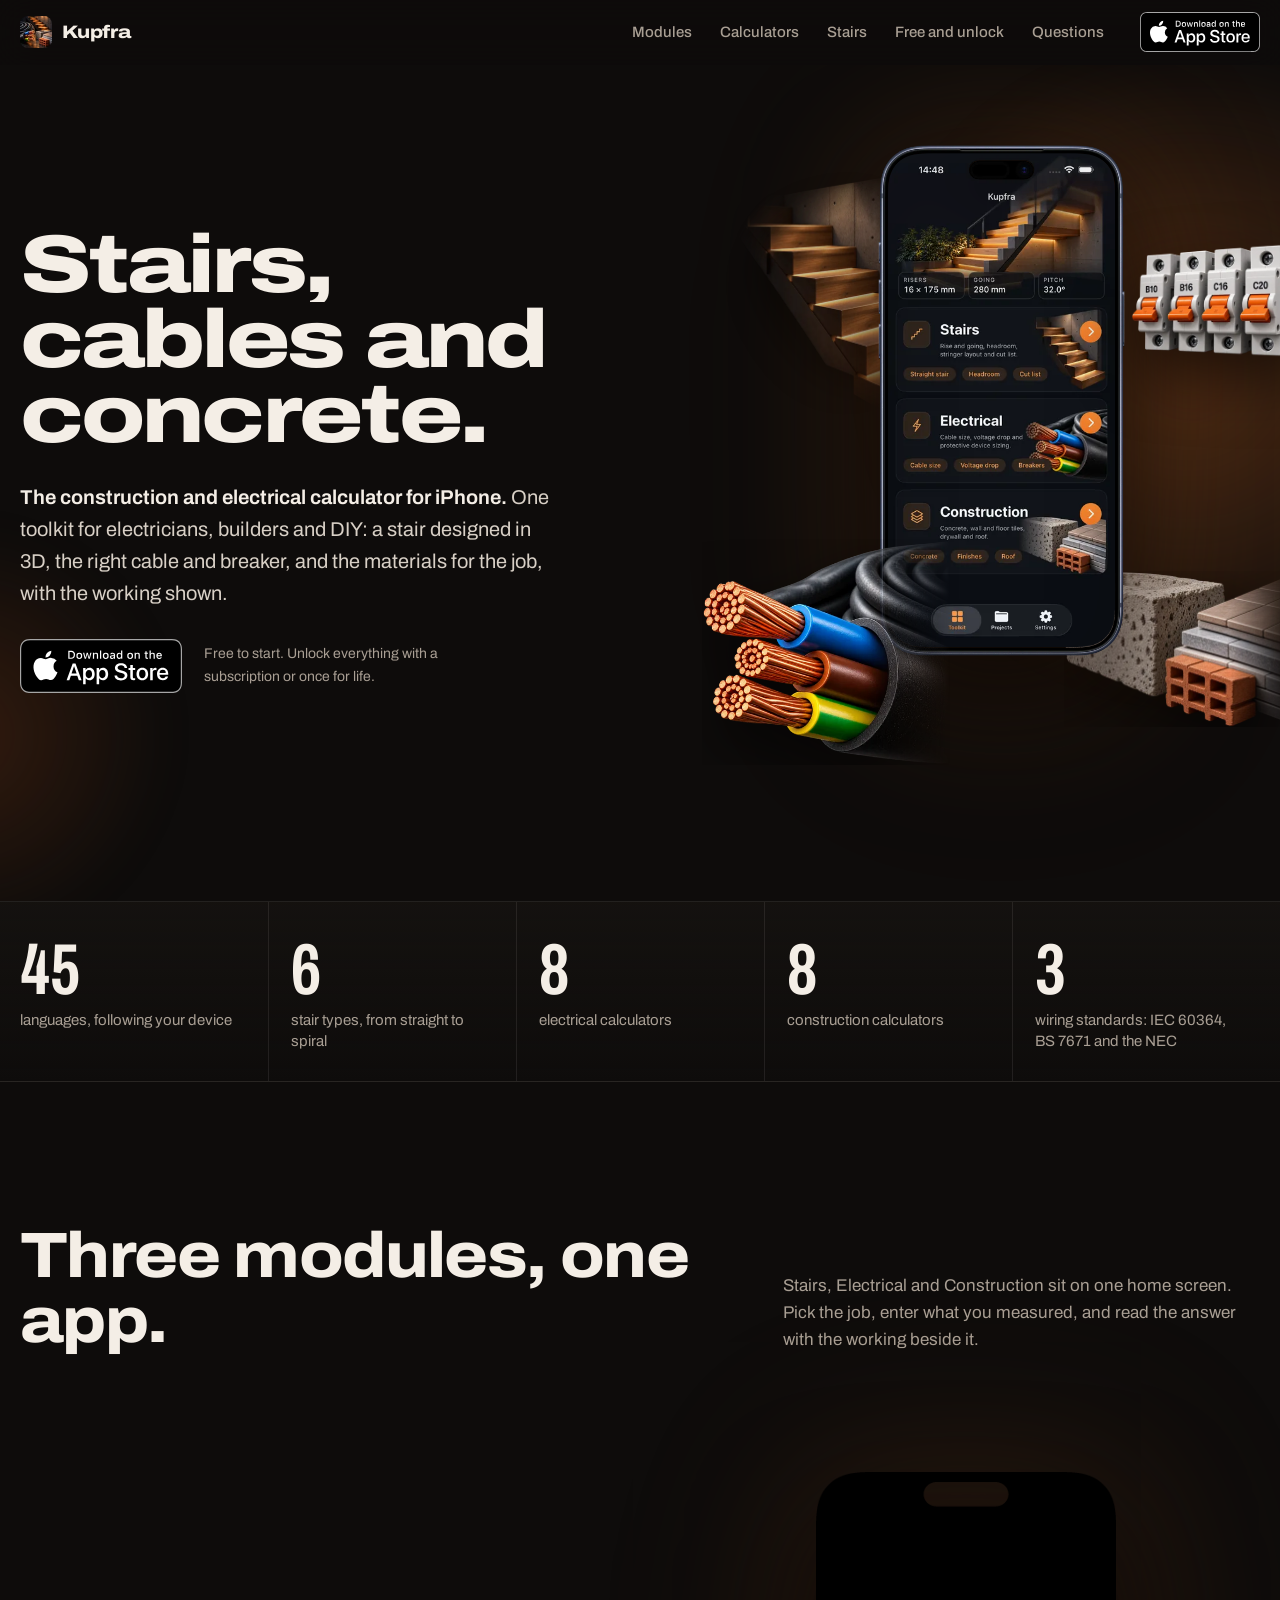
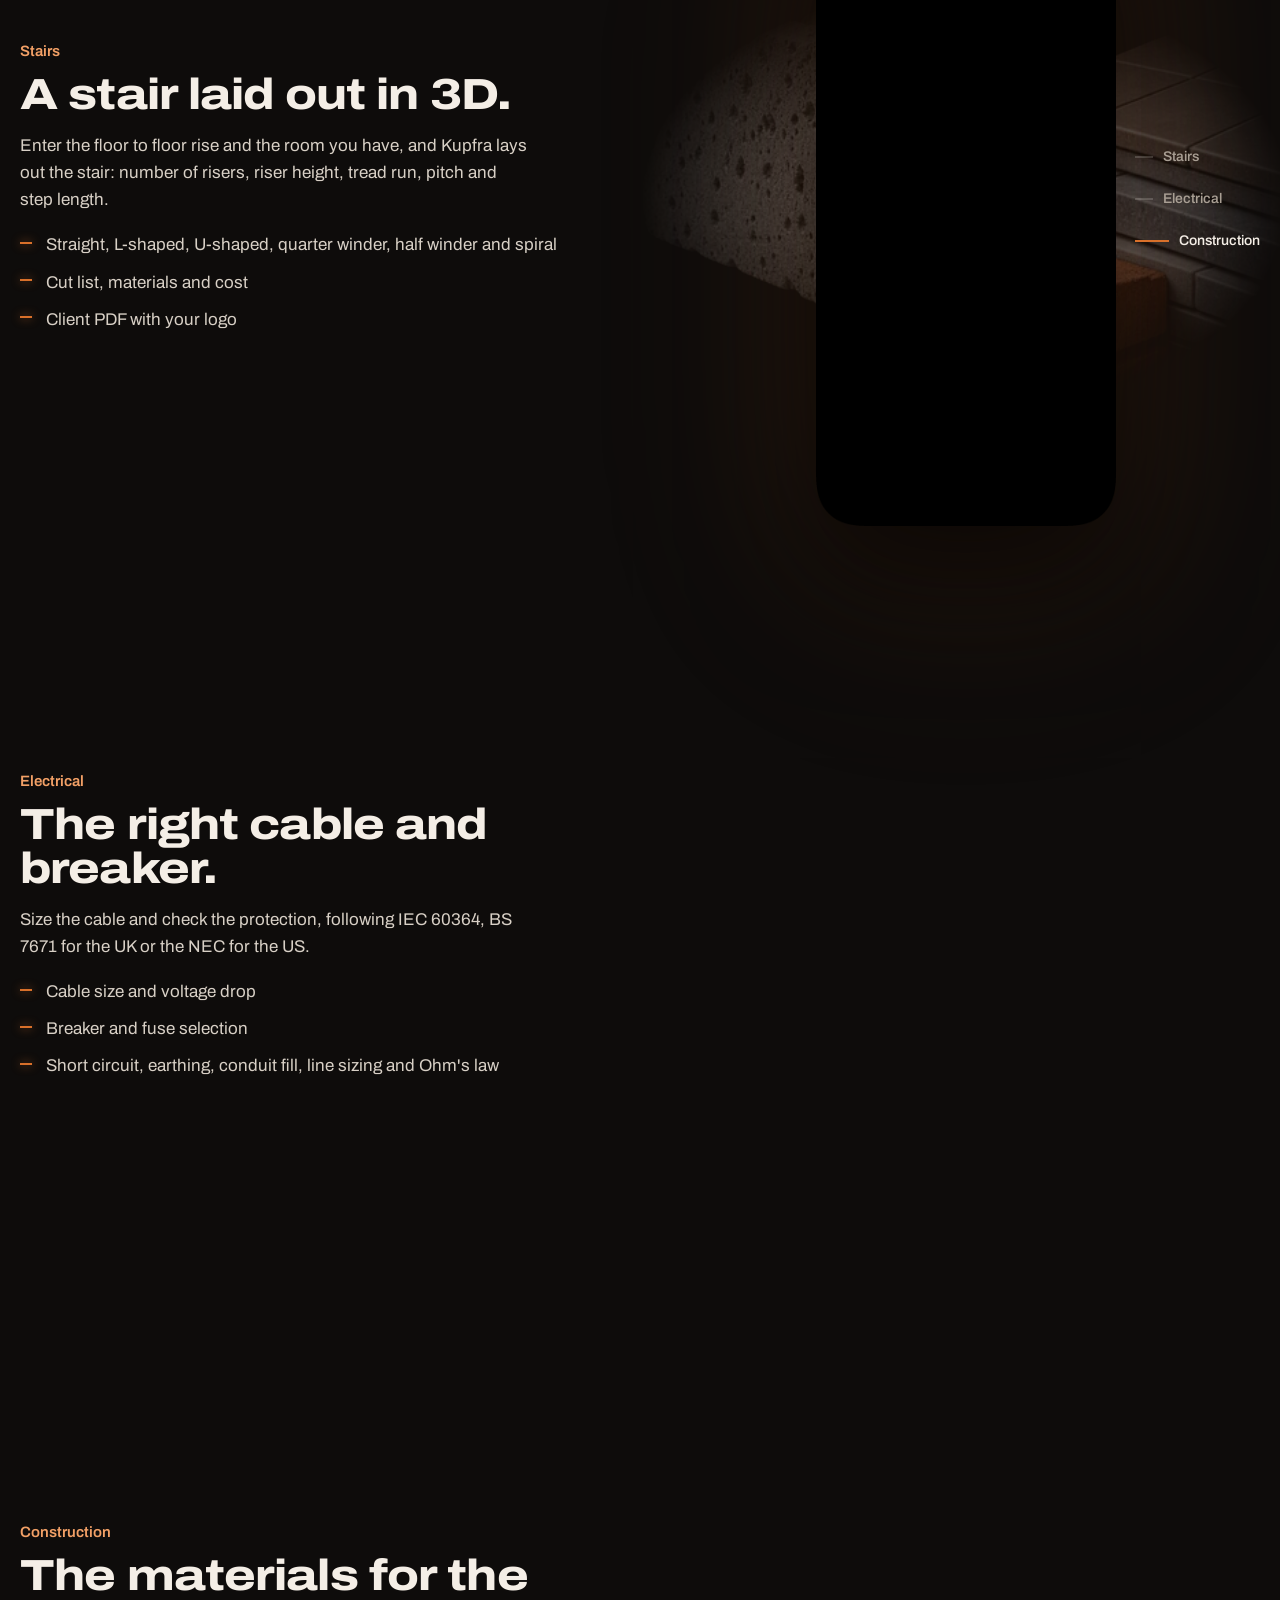
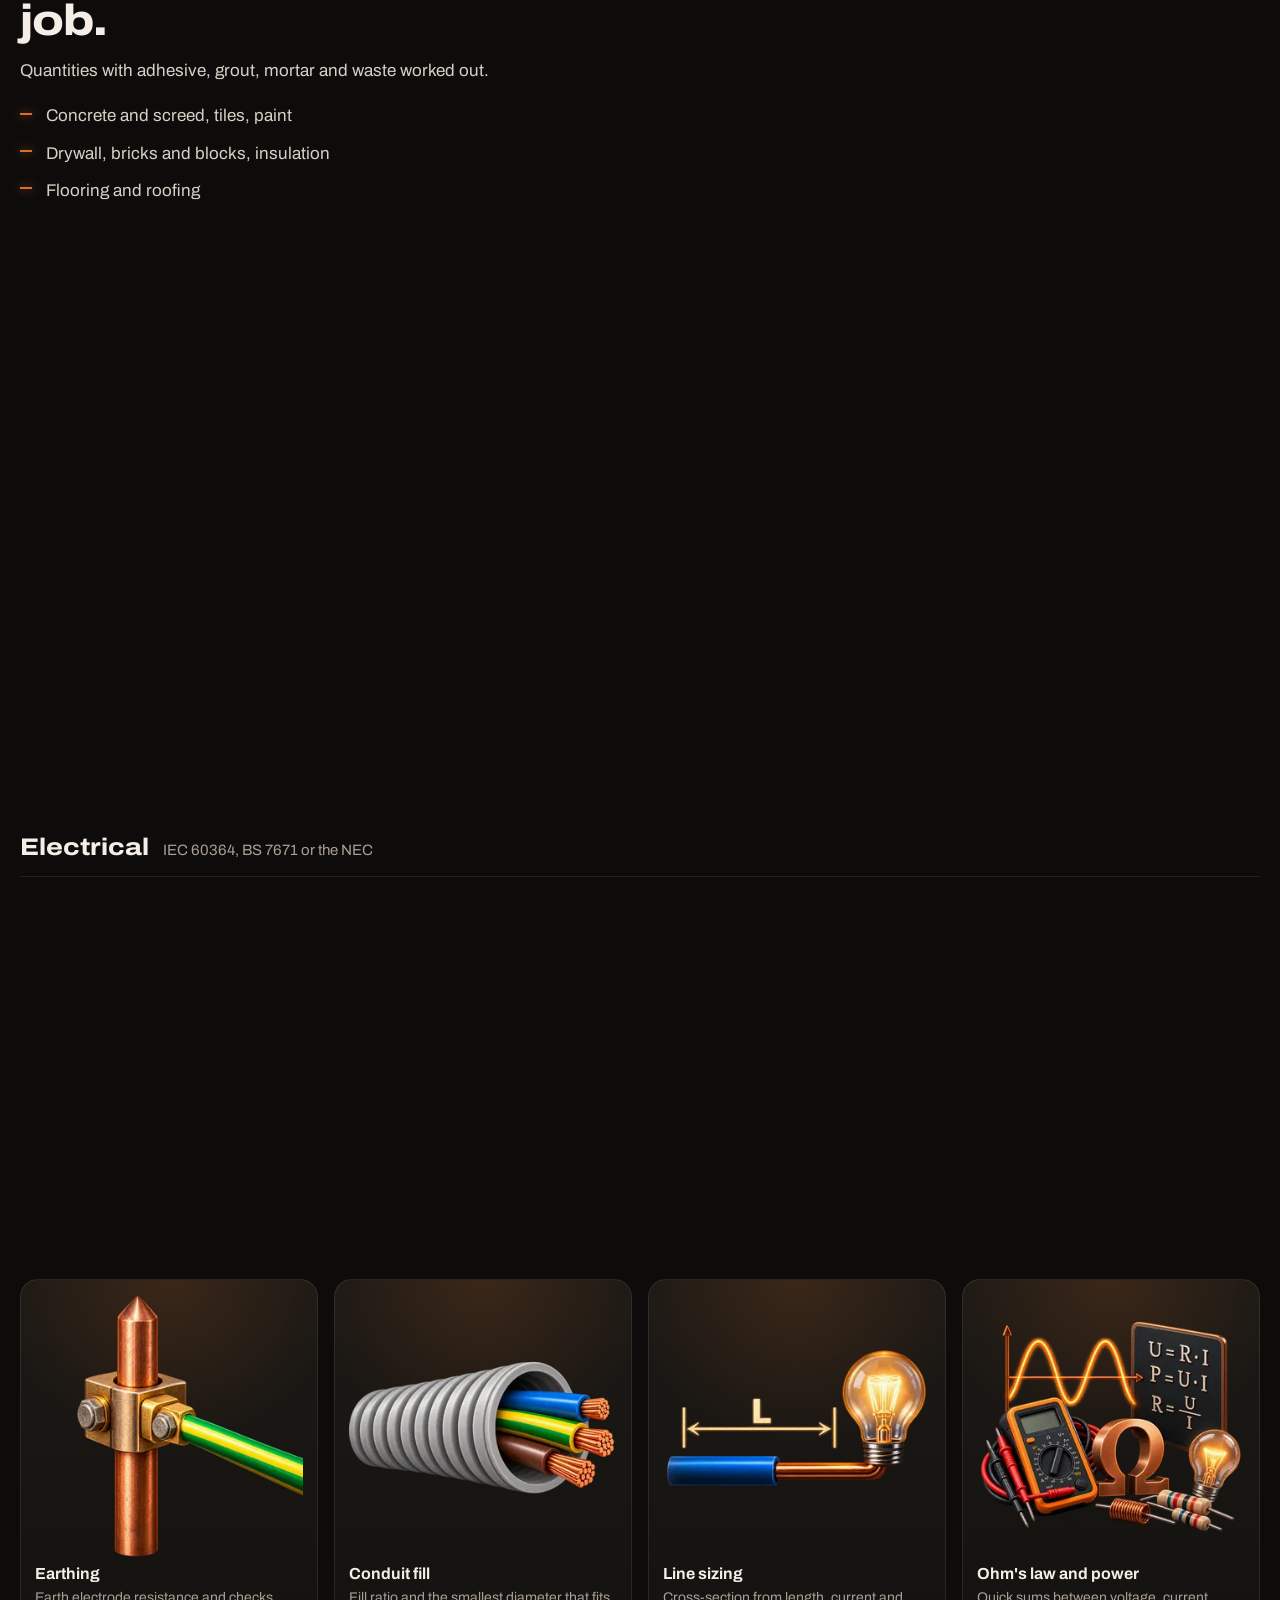
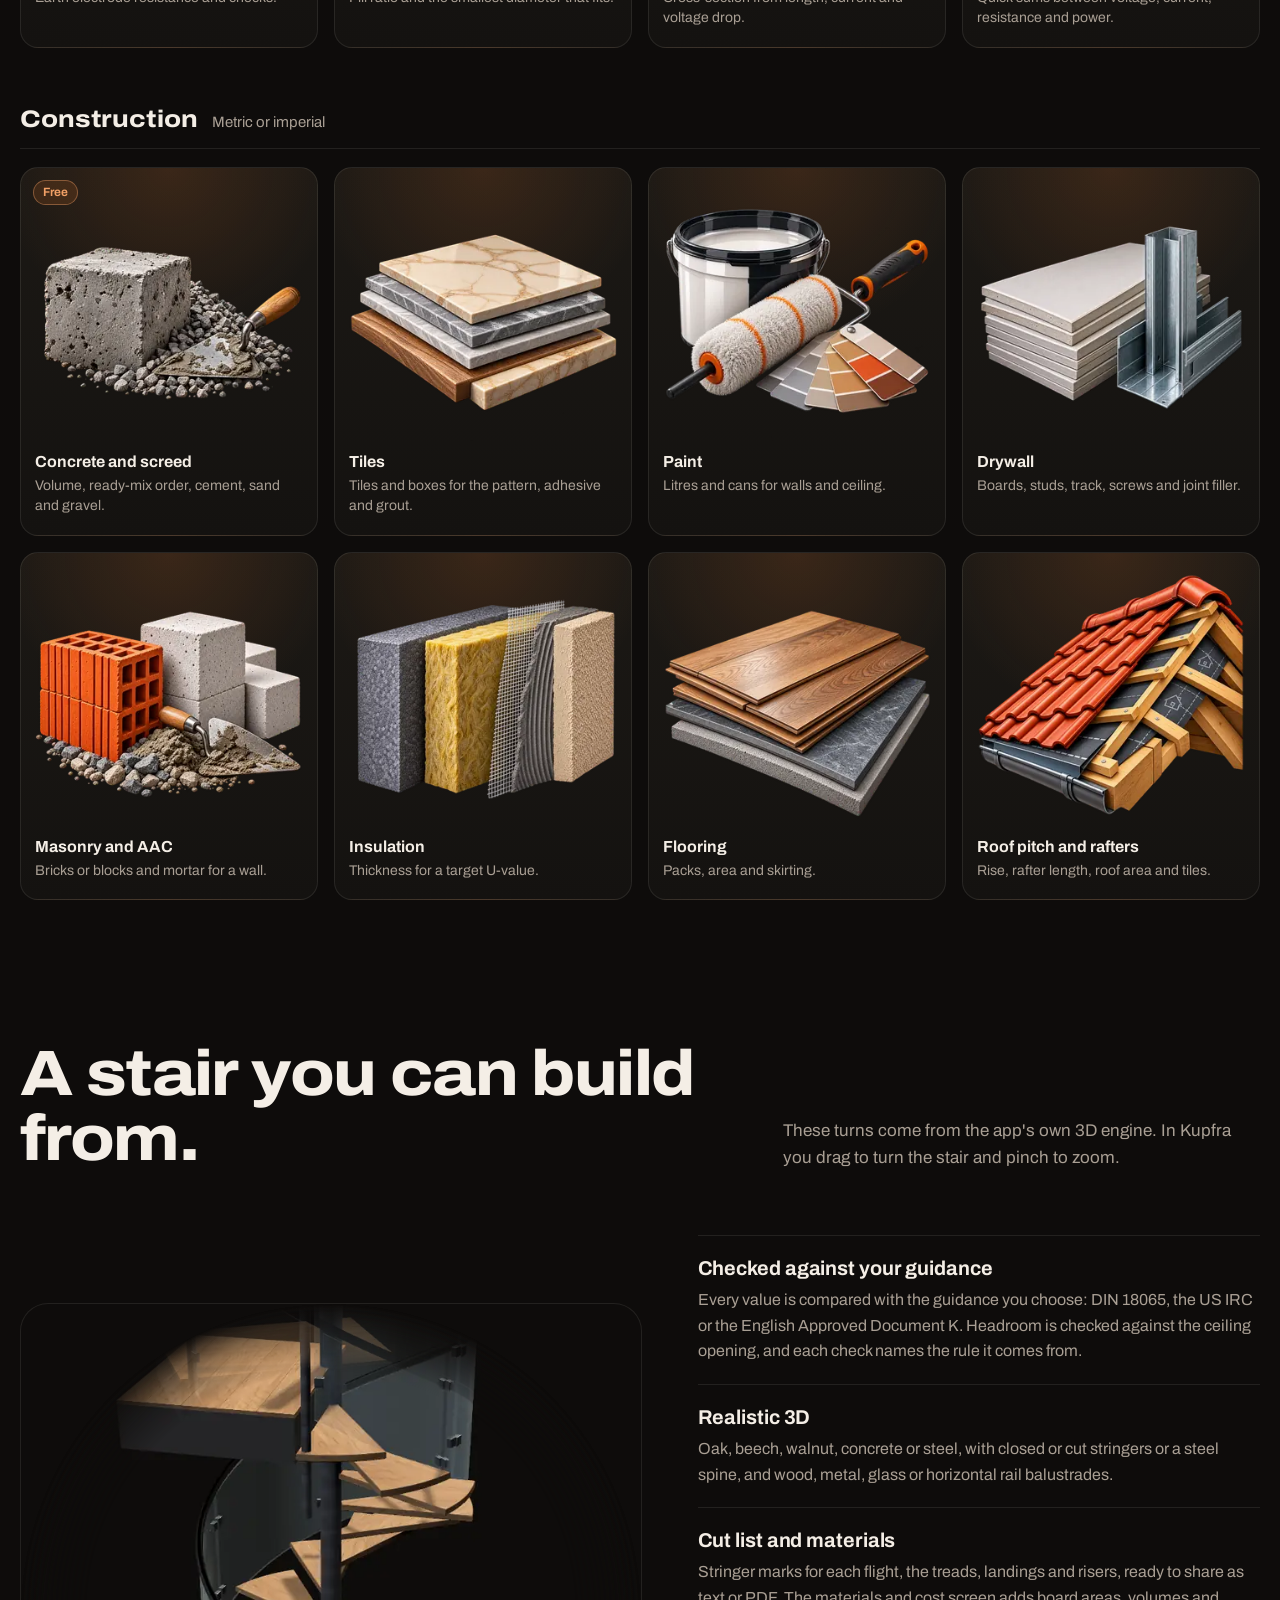
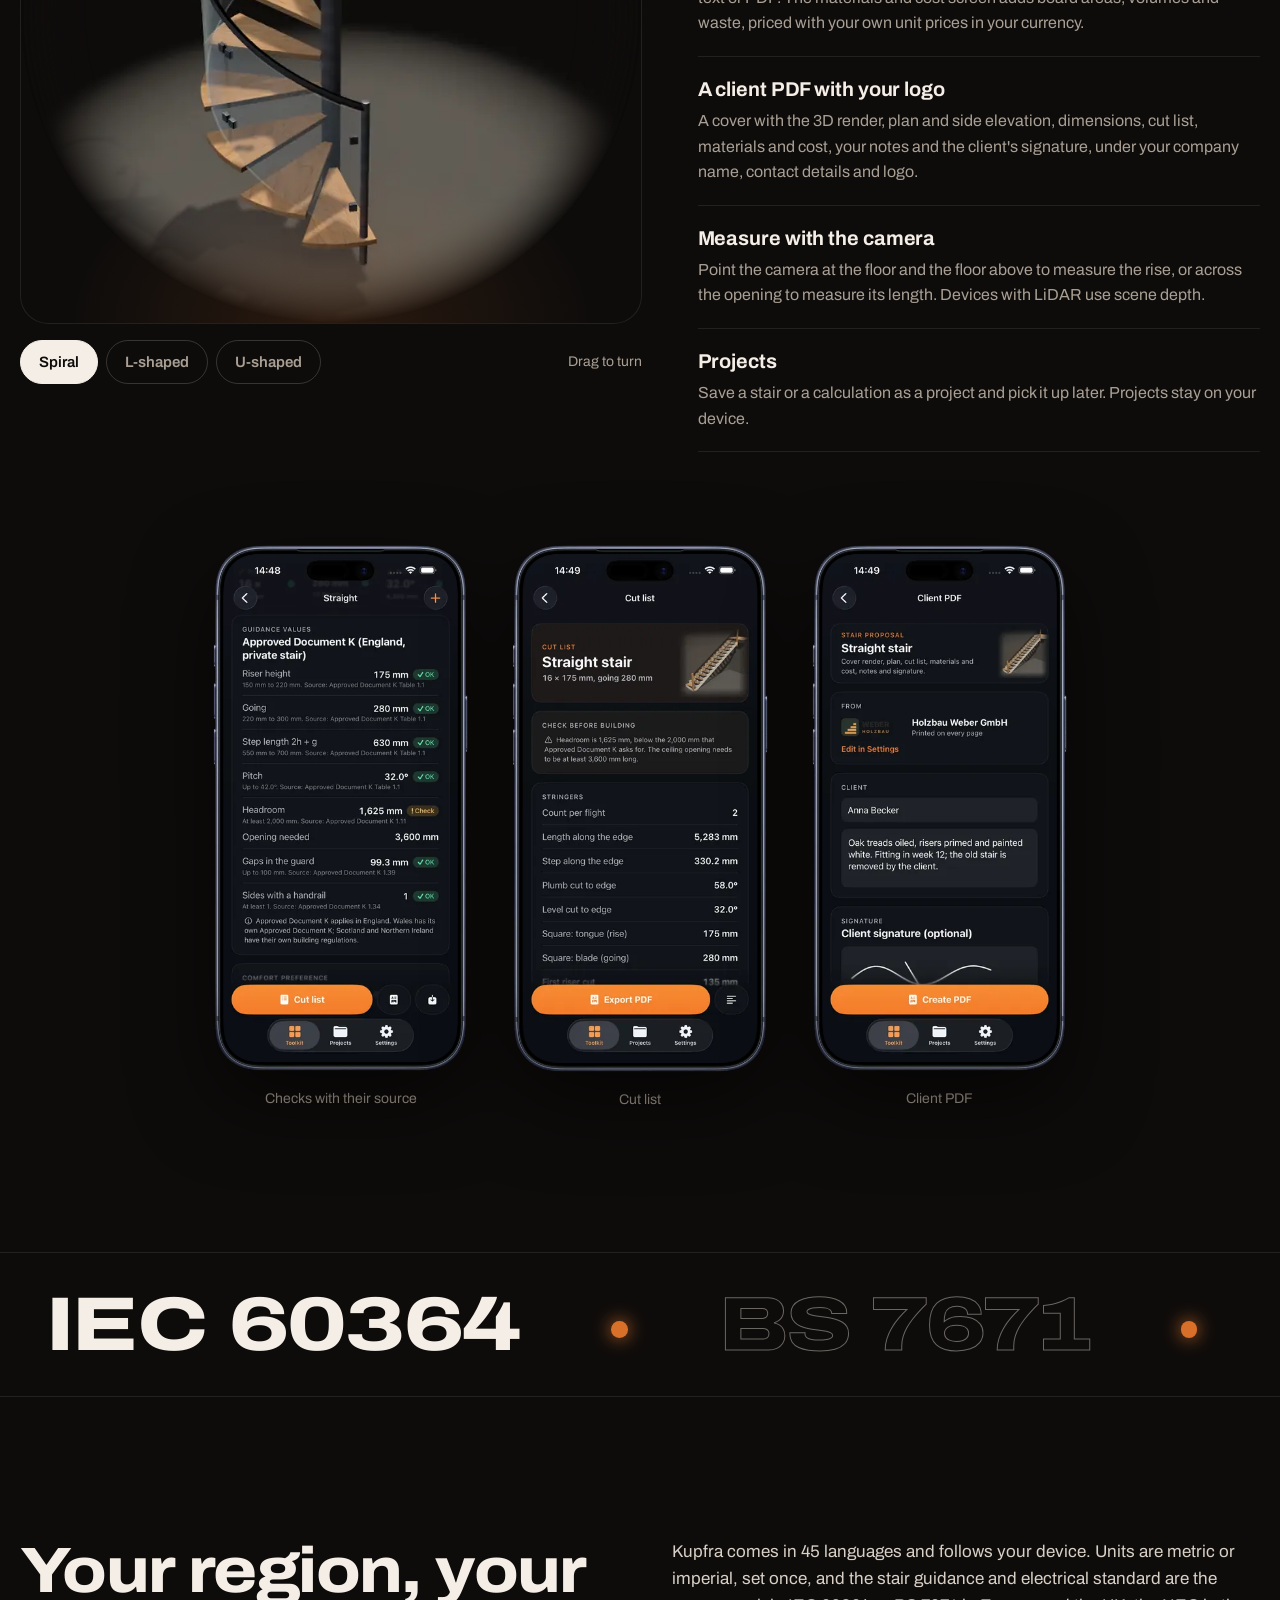
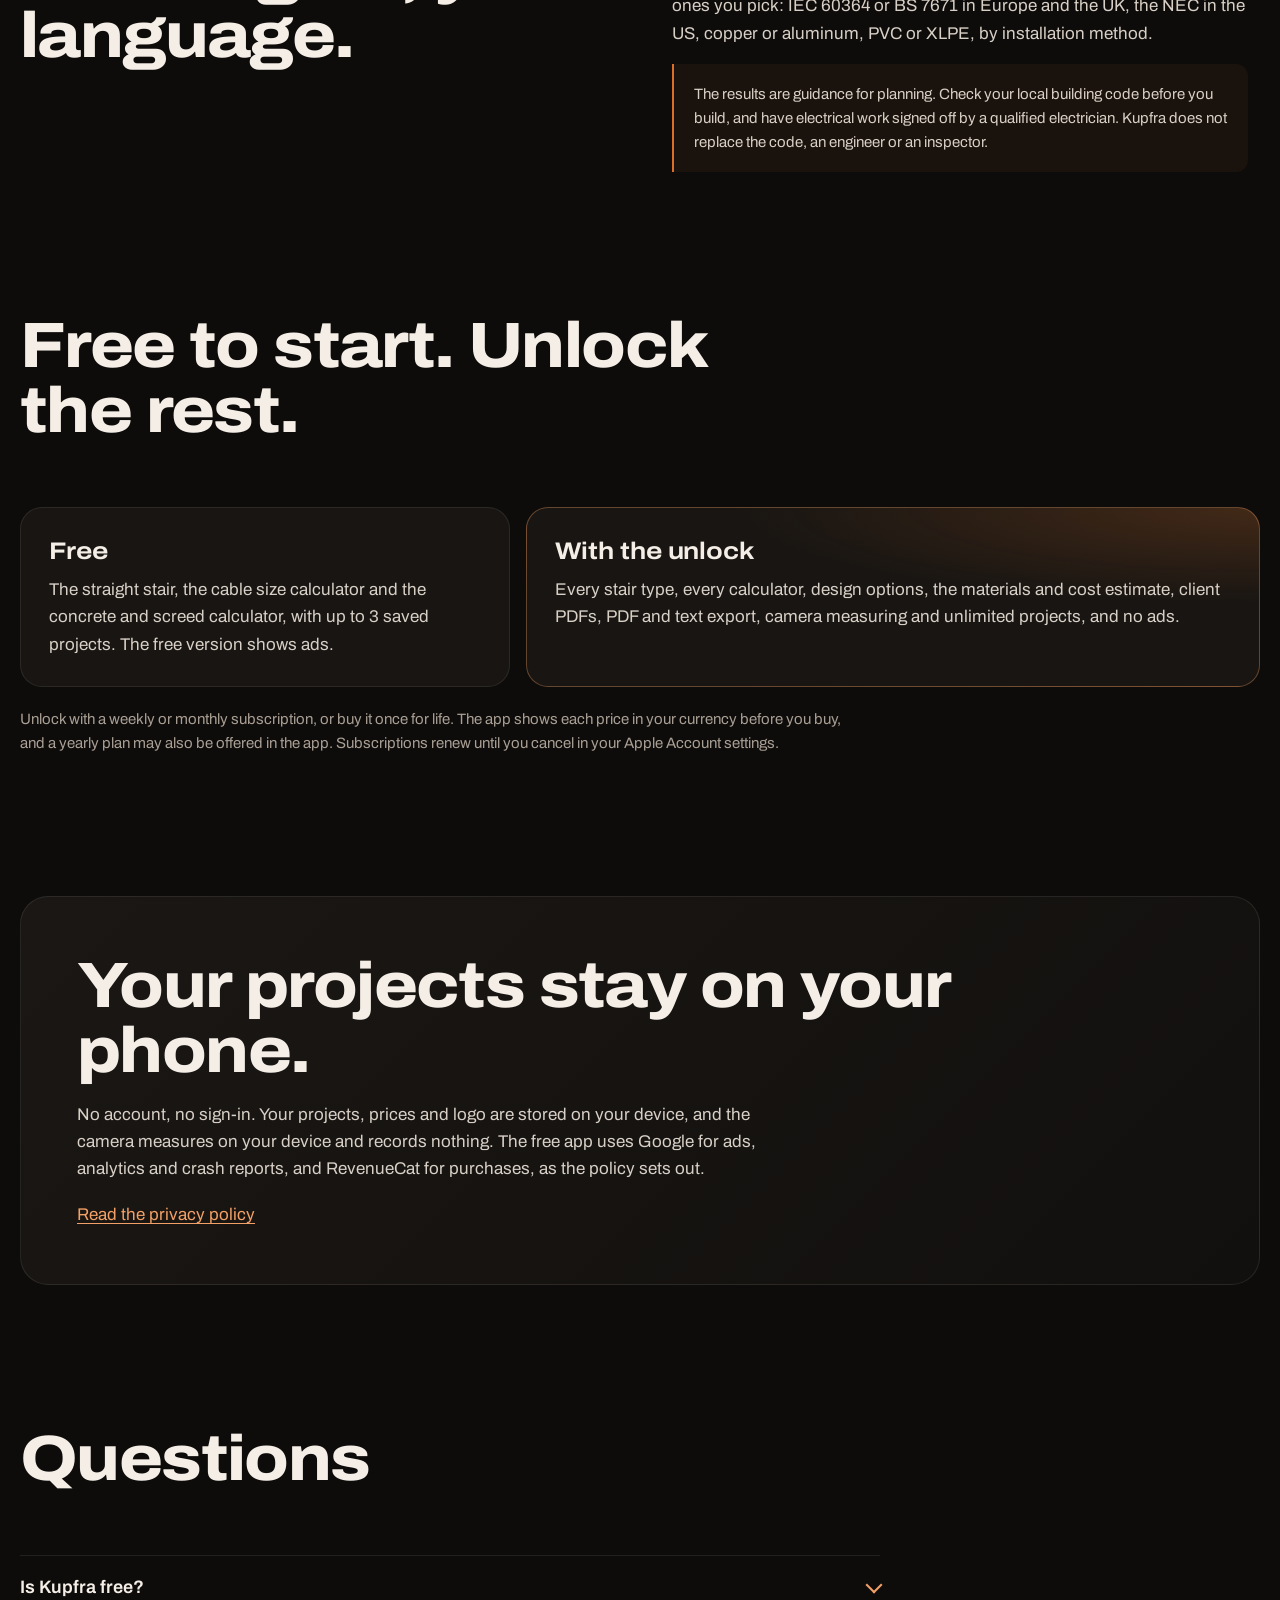
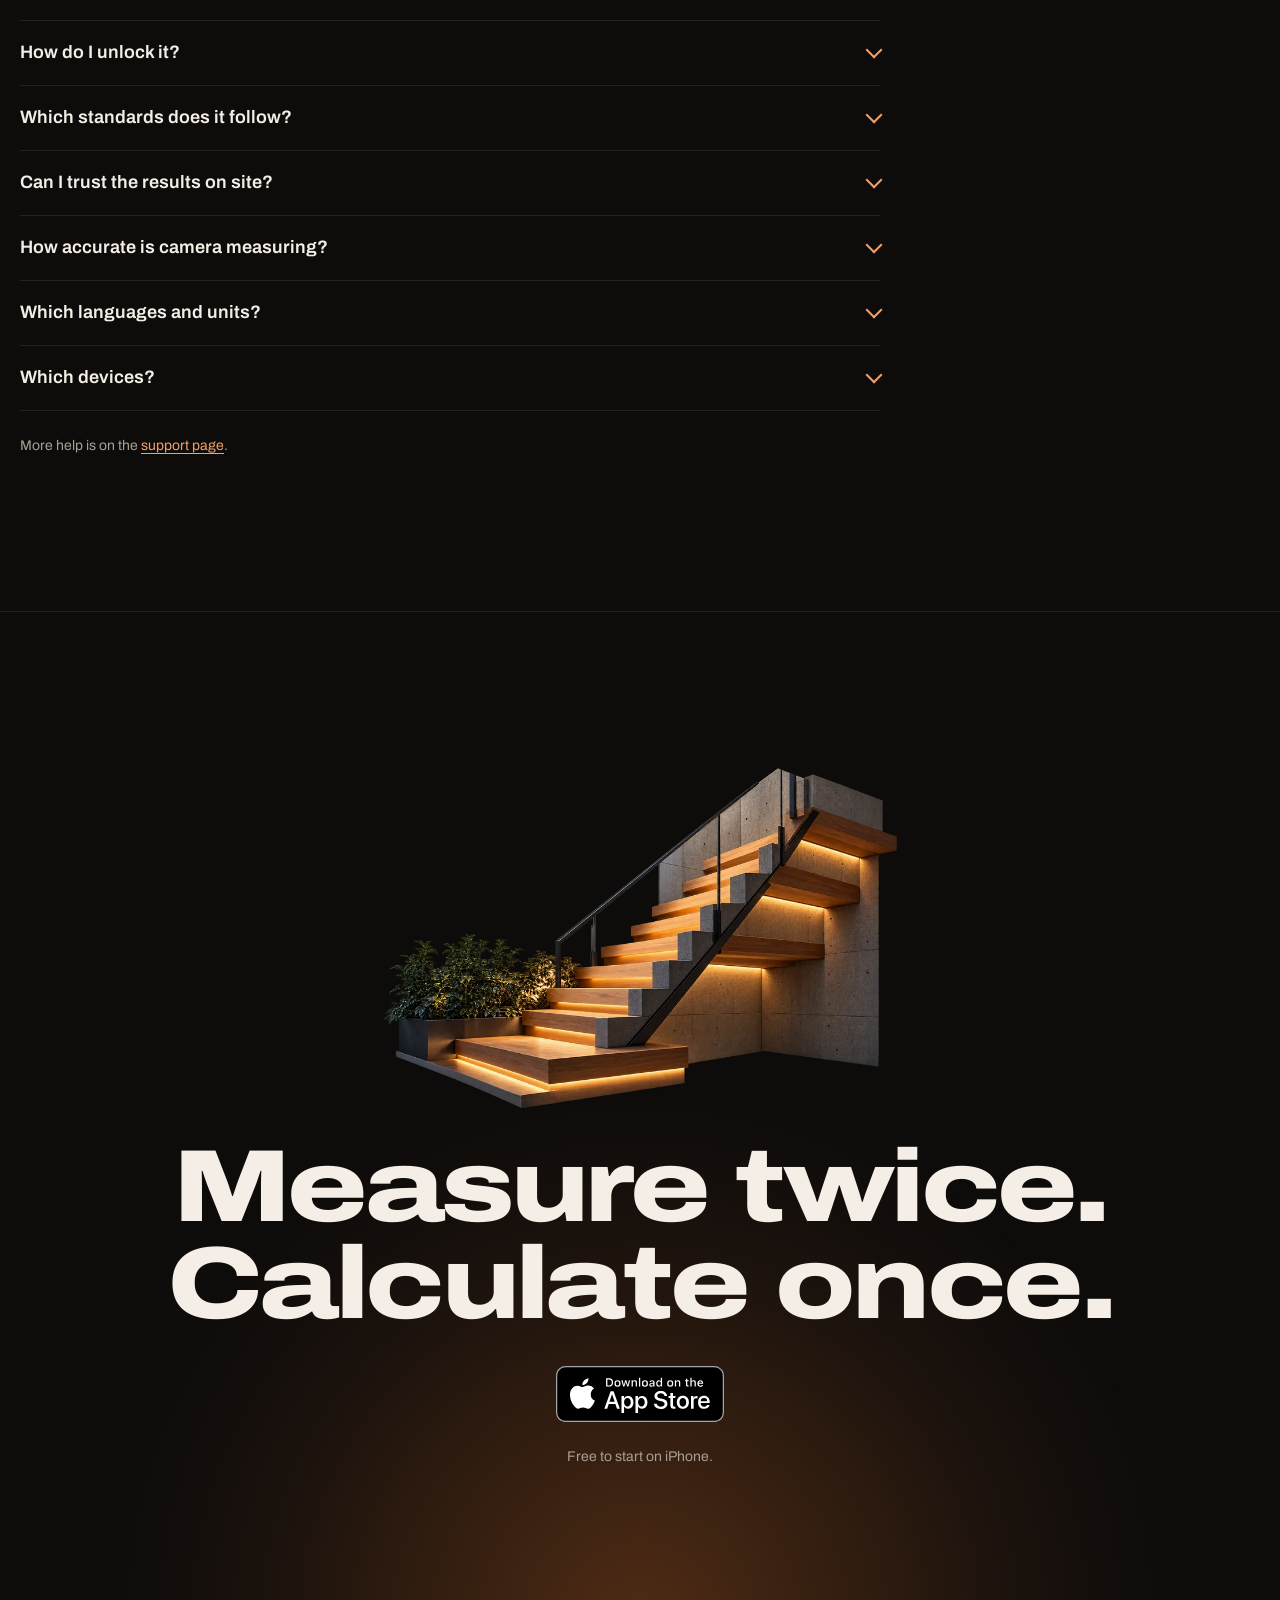
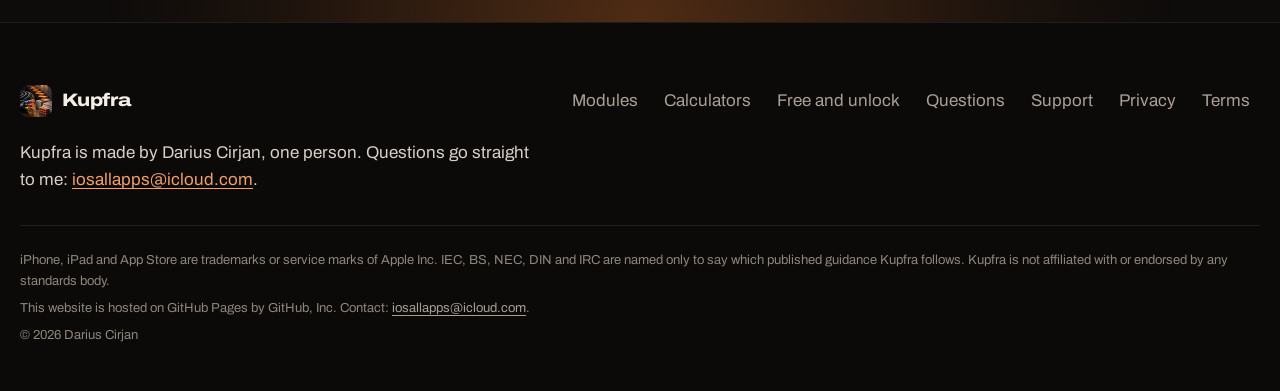
==== index.html @ 2bf4c67c "Redesign kupfra.com with motion, 3D stair turntable and calculator grid - owner wants a cooler, busi" ====
<!DOCTYPE html>
<html lang="en">
<head>
    <!-- build:head -->
    <meta charset="UTF-8">
    <meta name="viewport" content="width=device-width, initial-scale=1.0, viewport-fit=cover">
    <meta name="apple-itunes-app" content="app-id=6827716801">
    <title>Kupfra: Construction & Electrical Calculator</title>
    <meta name="description" content="Kupfra is an all-in-one construction and electrical calculator for electricians, builders and DIY: a 3D stair designer with cut list and client PDF, cable and breaker sizing to IEC 60364, BS 7671 or the NEC, and concrete, tile, paint and roof calculators. 45 languages.">
    <meta name="theme-color" content="#0E0C0B">
    <meta name="color-scheme" content="dark">
    <link rel="canonical" href="https://kupfra.com/">
    <meta property="og:type" content="website">
    <meta property="og:site_name" content="Kupfra">
    <meta property="og:url" content="https://kupfra.com/">
    <meta property="og:title" content="Kupfra: Construction & Electrical Calculator">
    <meta property="og:description" content="Kupfra is an all-in-one construction and electrical calculator for electricians, builders and DIY: a 3D stair designer with cut list and client PDF, cable and breaker sizing to IEC 60364, BS 7671 or the NEC, and concrete, tile, paint and roof calculators. 45 languages.">
    <meta property="og:image" content="https://kupfra.com/og-image.png">
    <meta property="og:image:width" content="1200">
    <meta property="og:image:height" content="630">
    <meta property="og:image:alt" content="The Kupfra app icon next to the words Stairs, cables and concrete, over a lit oak and concrete stair.">
    <meta name="twitter:card" content="summary_large_image">
    <meta name="twitter:title" content="Kupfra: Construction & Electrical Calculator">
    <meta name="twitter:description" content="Kupfra is an all-in-one construction and electrical calculator for electricians, builders and DIY: a 3D stair designer with cut list and client PDF, cable and breaker sizing to IEC 60364, BS 7671 or the NEC, and concrete, tile, paint and roof calculators. 45 languages.">
    <meta name="twitter:image" content="https://kupfra.com/og-image.png">
    <link rel="icon" href="/favicon.ico" sizes="48x48">
    <link rel="icon" type="image/png" sizes="32x32" href="/favicon-32.png">
    <link rel="icon" type="image/png" sizes="16x16" href="/favicon-16.png">
    <link rel="apple-touch-icon" href="/apple-touch-icon.png">
    <link rel="preload" href="/fonts/archivo-var.woff2" as="font" type="font/woff2" crossorigin>
    <link rel="stylesheet" href="/styles.css?v=2">
    <script>document.documentElement.classList.add("js")</script>
    <!-- /build:head -->
    <link rel="preload" as="image" type="image/webp" href="/img/shot-home-600.webp" imagesrcset="/img/shot-home-360.webp 360w, /img/shot-home-600.webp 600w" imagesizes="(min-width: 960px) 250px, 46vw" fetchpriority="high">
    <script type="application/ld+json">
    {
      "@context": "https://schema.org",
      "@type": "SoftwareApplication",
      "name": "Kupfra",
      "applicationCategory": "UtilitiesApplication",
      "operatingSystem": "iOS",
      "description": "A construction and electrical calculator with a 3D stair designer, cut list and client PDF.",
      "url": "https://kupfra.com/",
      "downloadUrl": "https://apps.apple.com/app/id6827716801",
      "author": { "@type": "Person", "name": "Darius Cirjan" }
    }
    </script>
</head>
<body>
    <a class="skip-link" href="#main">Skip to content</a>

    <!-- build:header -->
    <header class="site-header">
        <div class="wrap bar">
            <a class="brand" href="/" aria-label="Kupfra, home">
                <img src="/img/app-icon-64.webp" srcset="/img/app-icon-64.webp 1x, /img/app-icon-128.webp 2x" width="32" height="32" alt="">
                <span>Kupfra</span>
            </a>
            <nav class="nav" aria-label="Main">
                <ul class="nav-links">
                    <li><a href="/#modules">Modules</a></li>
                    <li><a href="/#calculators">Calculators</a></li>
                    <li><a href="/#stairs">Stairs</a></li>
                    <li><a href="/#price">Free and unlock</a></li>
                    <li><a href="/#questions">Questions</a></li>
                </ul>
            </nav>
            <a class="badge badge-nav" href="https://apps.apple.com/app/id6827716801"><img src="/img/app-store-black-en-us.svg" width="120" height="40" alt="Download Kupfra on the App Store"></a>
        </div>
    </header>
    <!-- /build:header -->

    <main id="main">
        <section class="hero" aria-labelledby="hero-title">
            <div class="hero-glow" aria-hidden="true"></div>
            <div class="wrap hero-grid">
                <div class="hero-copy">
                    <h1 id="hero-title"><span class="line"><span>Stairs,</span></span> <span class="line"><span>cables and</span></span> <span class="line"><span>concrete.</span></span></h1>
                    <p class="hero-sub"><strong>The construction and electrical calculator for iPhone.</strong> One toolkit for electricians, builders and DIY: a stair designed in 3D, the right cable and breaker, and the materials for the job, with the working shown.</p>
                    <div class="hero-cta">
                        <a class="badge" href="https://apps.apple.com/app/id6827716801"><img src="/img/app-store-black-en-us.svg" width="135" height="45" alt="Download Kupfra on the App Store"></a>
                        <p class="small">Free to start. Unlock everything with a subscription or once for life.</p>
                    </div>
                </div>
                <div class="stage">
                    <div class="layer float-stair" data-depth="-0.35"><img src="/img/float-stair-480.webp" width="480" height="502" alt="" decoding="async" fetchpriority="low"></div>
                    <div class="layer float-blocks" data-depth="0.3"><img src="/img/float-blocks-480.webp" width="480" height="314" alt="" decoding="async" fetchpriority="low"></div>
                    <div class="layer device-layer" data-depth="0.12"><div class="device"><div class="screen"><img src="/img/shot-home-600.webp" srcset="/img/shot-home-360.webp 360w, /img/shot-home-600.webp 600w" sizes="(min-width: 960px) 250px, 46vw" width="600" height="1304" alt="The Kupfra home screen: the Stairs, Electrical and Construction modules under a lit stair, with the current stair at 16 risers of 175 mm." fetchpriority="high"></div><img class="frame" src="/img/frame-iphone-490.webp" srcset="/img/frame-iphone-490.webp 490w, /img/frame-iphone-980.webp 980w" sizes="(min-width: 960px) 250px, 46vw" width="1470" height="3000" alt="" aria-hidden="true"></div></div>
                    <div class="layer float-breaker" data-depth="0.7"><img src="/img/float-breaker-400.webp" width="400" height="258" alt="" decoding="async" fetchpriority="low"></div>
                    <div class="layer float-cable" data-depth="0.9"><img src="/img/float-cable-480.webp" width="480" height="420" alt="" decoding="async" fetchpriority="low"></div>
                </div>
            </div>
        </section>

        <section class="plate-band" aria-label="Kupfra in numbers">
            <div class="wrap">
                <dl class="plate">
                    <div><dt>languages, following your device</dt><dd data-count="45">45</dd></div>
                    <div><dt>stair types, from straight to spiral</dt><dd data-count="6">6</dd></div>
                    <div><dt>electrical calculators</dt><dd data-count="8">8</dd></div>
                    <div><dt>construction calculators</dt><dd data-count="8">8</dd></div>
                    <div><dt>wiring standards: IEC 60364, BS 7671 and the NEC</dt><dd data-count="3">3</dd></div>
                </dl>
            </div>
        </section>

        <section class="section" id="modules" aria-labelledby="modules-title">
            <div class="wrap">
                <div class="section-intro">
                    <h2 class="reveal" id="modules-title">Three modules, one app.</h2>
                    <p class="reveal">Stairs, Electrical and Construction sit on one home screen. Pick the job, enter what you measured, and read the answer with the working beside it.</p>
                </div>
                <div class="modules">
                    <div class="chapters">
                        <article class="chapter" id="module-stairs" data-screen="0">
                            <div>
                                <p class="module-kicker">Stairs</p>
                                <h3>A stair laid out in 3D.</h3>
                                <p>Enter the floor to floor rise and the room you have, and Kupfra lays out the stair: number of risers, riser height, tread run, pitch and step length.</p>
                                <ul class="ticks"><li>Straight, L-shaped, U-shaped, quarter winder, half winder and spiral</li><li>Cut list, materials and cost</li><li>Client PDF with your logo</li></ul>
                            </div>
                            <div class="chapter-phone"><div class="device"><div class="screen"><img src="/img/shot-stair3d-600.webp" srcset="/img/shot-stair3d-360.webp 360w, /img/shot-stair3d-600.webp 600w" sizes="62vw" width="600" height="1304" alt="The straight stair in 3D with the stair type picker below." loading="lazy" decoding="async"></div><img class="frame" src="/img/frame-iphone-490.webp" srcset="/img/frame-iphone-490.webp 490w, /img/frame-iphone-980.webp 980w" sizes="62vw" width="1470" height="3000" alt="" aria-hidden="true" loading="lazy" decoding="async"></div></div>
                        </article>
                        <article class="chapter" id="module-electrical" data-screen="1">
                            <div>
                                <p class="module-kicker">Electrical</p>
                                <h3>The right cable and breaker.</h3>
                                <p>Size the cable and check the protection, following IEC 60364, BS 7671 for the UK or the NEC for the US.</p>
                                <ul class="ticks"><li>Cable size and voltage drop</li><li>Breaker and fuse selection</li><li>Short circuit, earthing, conduit fill, line sizing and Ohm's law</li></ul>
                            </div>
                            <div class="chapter-phone"><div class="device"><div class="screen"><img src="/img/shot-electrical-600.webp" srcset="/img/shot-electrical-360.webp 360w, /img/shot-electrical-600.webp 600w" sizes="62vw" width="600" height="1304" alt="The Electrical module with its calculators: cable size, voltage drop, Ohm's law, breaker selection, conduit fill and earthing." loading="lazy" decoding="async"></div><img class="frame" src="/img/frame-iphone-490.webp" srcset="/img/frame-iphone-490.webp 490w, /img/frame-iphone-980.webp 980w" sizes="62vw" width="1470" height="3000" alt="" aria-hidden="true" loading="lazy" decoding="async"></div></div>
                        </article>
                        <article class="chapter" id="module-construction" data-screen="2">
                            <div>
                                <p class="module-kicker">Construction</p>
                                <h3>The materials for the job.</h3>
                                <p>Quantities with adhesive, grout, mortar and waste worked out.</p>
                                <ul class="ticks"><li>Concrete and screed, tiles, paint</li><li>Drywall, bricks and blocks, insulation</li><li>Flooring and roofing</li></ul>
                            </div>
                            <div class="chapter-phone"><div class="device"><div class="screen"><img src="/img/shot-concrete-600.webp" srcset="/img/shot-concrete-360.webp 360w, /img/shot-concrete-600.webp 600w" sizes="62vw" width="600" height="1304" alt="The concrete and screed calculator with a slab drawing, the volume, the ready-mix order and bags of cement." loading="lazy" decoding="async"></div><img class="frame" src="/img/frame-iphone-490.webp" srcset="/img/frame-iphone-490.webp 490w, /img/frame-iphone-980.webp 980w" sizes="62vw" width="1470" height="3000" alt="" aria-hidden="true" loading="lazy" decoding="async"></div></div>
                        </article>
                    </div>
                    <div class="module-stage" aria-hidden="true">
                        <div class="module-sticky">
                            <div class="module-art">
                                <img class="is-on" src="/img/art-stairs-900.webp" width="900" height="598" alt="" loading="lazy" decoding="async">
                                <img src="/img/art-electrical-900.webp" width="900" height="389" alt="" loading="lazy" decoding="async">
                                <img src="/img/float-blocks-480.webp" width="480" height="314" alt="" loading="lazy" decoding="async">
                            </div>
                            <div class="module-phone">
                                <div class="device"><div class="screen">
                                    <img class="is-on" src="/img/shot-stair3d-600.webp" width="600" height="1304" alt="" loading="lazy" decoding="async">
                                    <img src="/img/shot-electrical-600.webp" width="600" height="1304" alt="" loading="lazy" decoding="async">
                                    <img src="/img/shot-concrete-600.webp" width="600" height="1304" alt="" loading="lazy" decoding="async">
                                </div><img class="frame" src="/img/frame-iphone-980.webp" width="1470" height="3000" alt="" loading="lazy" decoding="async"></div>
                            </div>
                            <ul class="module-rail">
                                <li><a href="#module-stairs" tabindex="-1" aria-current="true">Stairs</a></li>
                                <li><a href="#module-electrical" tabindex="-1">Electrical</a></li>
                                <li><a href="#module-construction" tabindex="-1">Construction</a></li>
                            </ul>
                        </div>
                    </div>
                </div>
            </div>
        </section>

        <section class="section" id="calculators" aria-labelledby="calculators-title">
            <div class="wrap">
                <div class="section-intro">
                    <h2 class="reveal" id="calculators-title">Sixteen calculators, with the working shown.</h2>
                    <p class="reveal">Pick a calculator, enter what you measured, and read the result with the working beside it, so you can check it before you order or wire anything.</p>
                </div>
                <div class="toolset">
                    <div class="toolset-head"><h3>Electrical</h3><p>IEC 60364, BS 7671 or the NEC</p></div>
                    <ul class="tools">
                        <li class="reveal" style="--i:0"><article class="tool"><span class="free">Free</span><img src="/img/tool/cablesize.webp" width="320" height="320" alt="" loading="lazy" decoding="async"><h4>Cable size</h4><p>Current capacity, cross-section, voltage drop and protection.</p></article></li>
                        <li class="reveal" style="--i:1"><article class="tool"><img src="/img/tool/voltagedrop.webp" width="320" height="320" alt="" loading="lazy" decoding="async"><h4>Voltage drop</h4><p>Volts and percent along the length of the run.</p></article></li>
                        <li class="reveal" style="--i:2"><article class="tool"><img src="/img/tool/breaker.webp" width="320" height="320" alt="" loading="lazy" decoding="async"><h4>Breaker selection</h4><p>Fuses and circuit breakers, checked against the cable.</p></article></li>
                        <li class="reveal" style="--i:3"><article class="tool"><img src="/img/tool/shortcircuit.webp" width="320" height="320" alt="" loading="lazy" decoding="async"><h4>Short-circuit current</h4><p>Fault current estimate and breaker trip check.</p></article></li>
                        <li class="reveal" style="--i:4"><article class="tool"><img src="/img/tool/earthing.webp" width="320" height="320" alt="" loading="lazy" decoding="async"><h4>Earthing</h4><p>Earth electrode resistance and checks.</p></article></li>
                        <li class="reveal" style="--i:5"><article class="tool"><img src="/img/tool/conduitfill.webp" width="320" height="320" alt="" loading="lazy" decoding="async"><h4>Conduit fill</h4><p>Fill ratio and the smallest diameter that fits.</p></article></li>
                        <li class="reveal" style="--i:6"><article class="tool"><img src="/img/tool/linesizing.webp" width="320" height="320" alt="" loading="lazy" decoding="async"><h4>Line sizing</h4><p>Cross-section from length, current and voltage drop.</p></article></li>
                        <li class="reveal" style="--i:7"><article class="tool"><img src="/img/tool/ohmslaw.webp" width="320" height="320" alt="" loading="lazy" decoding="async"><h4>Ohm's law and power</h4><p>Quick sums between voltage, current, resistance and power.</p></article></li>
                    </ul>
                </div>
                <div class="toolset">
                    <div class="toolset-head"><h3>Construction</h3><p>Metric or imperial</p></div>
                    <ul class="tools">
                        <li class="reveal" style="--i:0"><article class="tool"><span class="free">Free</span><img src="/img/tool/concrete.webp" width="320" height="320" alt="" loading="lazy" decoding="async"><h4>Concrete and screed</h4><p>Volume, ready-mix order, cement, sand and gravel.</p></article></li>
                        <li class="reveal" style="--i:1"><article class="tool"><img src="/img/tool/tiles.webp" width="320" height="320" alt="" loading="lazy" decoding="async"><h4>Tiles</h4><p>Tiles and boxes for the pattern, adhesive and grout.</p></article></li>
                        <li class="reveal" style="--i:2"><article class="tool"><img src="/img/tool/paint.webp" width="320" height="320" alt="" loading="lazy" decoding="async"><h4>Paint</h4><p>Litres and cans for walls and ceiling.</p></article></li>
                        <li class="reveal" style="--i:3"><article class="tool"><img src="/img/tool/drywall.webp" width="320" height="320" alt="" loading="lazy" decoding="async"><h4>Drywall</h4><p>Boards, studs, track, screws and joint filler.</p></article></li>
                        <li class="reveal" style="--i:4"><article class="tool"><img src="/img/tool/masonry.webp" width="320" height="320" alt="" loading="lazy" decoding="async"><h4>Masonry and AAC</h4><p>Bricks or blocks and mortar for a wall.</p></article></li>
                        <li class="reveal" style="--i:5"><article class="tool"><img src="/img/tool/insulation.webp" width="320" height="320" alt="" loading="lazy" decoding="async"><h4>Insulation</h4><p>Thickness for a target U-value.</p></article></li>
                        <li class="reveal" style="--i:6"><article class="tool"><img src="/img/tool/flooring.webp" width="320" height="320" alt="" loading="lazy" decoding="async"><h4>Flooring</h4><p>Packs, area and skirting.</p></article></li>
                        <li class="reveal" style="--i:7"><article class="tool"><img src="/img/tool/roof.webp" width="320" height="320" alt="" loading="lazy" decoding="async"><h4>Roof pitch and rafters</h4><p>Rise, rafter length, roof area and tiles.</p></article></li>
                    </ul>
                </div>
            </div>
        </section>

        <section class="section" id="stairs" aria-labelledby="stairs-title">
            <div class="wrap">
                <div class="section-intro">
                    <h2 class="reveal" id="stairs-title">A stair you can build from.</h2>
                    <p class="reveal">These turns come from the app's own 3D engine. In Kupfra you drag to turn the stair and pinch to zoom.</p>
                </div>
                <div class="turn-wrap">
                    <div class="turntable reveal">
                        <div class="turn-stage" data-frames="48">
                            <img src="/img/turn/spiral-760-00.webp" srcset="/img/turn/spiral-420-00.webp 420w, /img/turn/spiral-760-00.webp 760w" sizes="(min-width: 960px) 620px, 92vw" width="760" height="760" alt="A stair rendered by Kupfra in 3D, turning slowly." loading="lazy" decoding="async">
                            <canvas width="760" height="760" aria-hidden="true"></canvas>
                        </div>
                        <div class="turn-controls" role="group" aria-label="Stair type shown">
                            <button type="button" data-kind="spiral" aria-pressed="true">Spiral</button>
                            <button type="button" data-kind="lShaped" aria-pressed="false">L-shaped</button>
                            <button type="button" data-kind="uShaped" aria-pressed="false">U-shaped</button>
                            <p class="small turn-hint">Drag to turn</p>
                        </div>
                    </div>
                    <ul class="features">
                        <li class="reveal"><h3>Checked against your guidance</h3><p>Every value is compared with the guidance you choose: DIN 18065, the US IRC or the English Approved Document K. Headroom is checked against the ceiling opening, and each check names the rule it comes from.</p></li>
                        <li class="reveal"><h3>Realistic 3D</h3><p>Oak, beech, walnut, concrete or steel, with closed or cut stringers or a steel spine, and wood, metal, glass or horizontal rail balustrades.</p></li>
                        <li class="reveal"><h3>Cut list and materials</h3><p>Stringer marks for each flight, the treads, landings and risers, ready to share as text or PDF. The materials and cost screen adds board areas, volumes and waste, priced with your own unit prices in your currency.</p></li>
                        <li class="reveal"><h3>A client PDF with your logo</h3><p>A cover with the 3D render, plan and side elevation, dimensions, cut list, materials and cost, your notes and the client's signature, under your company name, contact details and logo.</p></li>
                        <li class="reveal"><h3>Measure with the camera</h3><p>Point the camera at the floor and the floor above to measure the rise, or across the opening to measure its length. Devices with LiDAR use scene depth.</p></li>
                        <li class="reveal"><h3>Projects</h3><p>Save a stair or a calculation as a project and pick it up later. Projects stay on your device.</p></li>
                    </ul>
                </div>
                <div class="shots">
                    <figure class="reveal"><div class="device"><div class="screen"><img src="/img/shot-checks-600.webp" srcset="/img/shot-checks-360.webp 360w, /img/shot-checks-600.webp 600w" sizes="(min-width: 720px) 240px, 30vw" width="600" height="1304" alt="Guidance values for the English Approved Document K, each with a pass mark and the rule it comes from." loading="lazy" decoding="async"></div><img class="frame" src="/img/frame-iphone-490.webp" srcset="/img/frame-iphone-490.webp 490w, /img/frame-iphone-980.webp 980w" sizes="(min-width: 720px) 240px, 30vw" width="1470" height="3000" alt="" aria-hidden="true" loading="lazy" decoding="async"></div><figcaption>Checks with their source</figcaption></figure>
                    <figure class="reveal"><div class="device"><div class="screen"><img src="/img/shot-cutlist-600.webp" srcset="/img/shot-cutlist-360.webp 360w, /img/shot-cutlist-600.webp 600w" sizes="(min-width: 720px) 240px, 30vw" width="600" height="1304" alt="The cut list for a straight stair: stringer count, lengths, plumb and level cuts." loading="lazy" decoding="async"></div><img class="frame" src="/img/frame-iphone-490.webp" srcset="/img/frame-iphone-490.webp 490w, /img/frame-iphone-980.webp 980w" sizes="(min-width: 720px) 240px, 30vw" width="1470" height="3000" alt="" aria-hidden="true" loading="lazy" decoding="async"></div><figcaption>Cut list</figcaption></figure>
                    <figure class="reveal"><div class="device"><div class="screen"><img src="/img/shot-pdf-600.webp" srcset="/img/shot-pdf-360.webp 360w, /img/shot-pdf-600.webp 600w" sizes="(min-width: 720px) 240px, 30vw" width="600" height="1304" alt="The client PDF preview with a stair proposal, client name, notes and signature." loading="lazy" decoding="async"></div><img class="frame" src="/img/frame-iphone-490.webp" srcset="/img/frame-iphone-490.webp 490w, /img/frame-iphone-980.webp 980w" sizes="(min-width: 720px) 240px, 30vw" width="1470" height="3000" alt="" aria-hidden="true" loading="lazy" decoding="async"></div><figcaption>Client PDF</figcaption></figure>
                </div>
            </div>
        </section>

        <section class="norms" aria-labelledby="norms-title">
            <h2 class="visually-hidden" id="norms-title">Standards and guidance Kupfra follows: IEC 60364, BS 7671, the NEC, DIN 18065, Approved Document K and the IRC.</h2>
            <div class="marquee" aria-hidden="true"><ul><li>IEC 60364</li><li>BS 7671</li><li>NEC</li><li>DIN 18065</li><li>Approved Document K</li><li>IRC</li></ul><ul><li>IEC 60364</li><li>BS 7671</li><li>NEC</li><li>DIN 18065</li><li>Approved Document K</li><li>IRC</li></ul></div>
        </section>

        <section class="section" id="regions" aria-labelledby="regions-title">
            <div class="wrap split">
                <h2 class="reveal" id="regions-title">Your region, your language.</h2>
                <div class="body reveal">
                    <p>Kupfra comes in 45 languages and follows your device. Units are metric or imperial, set once, and the stair guidance and electrical standard are the ones you pick: IEC 60364 or BS 7671 in Europe and the UK, the NEC in the US, copper or aluminum, PVC or XLPE, by installation method.</p>
                    <p class="note">The results are guidance for planning. Check your local building code before you build, and have electrical work signed off by a qualified electrician. Kupfra does not replace the code, an engineer or an inspector.</p>
                </div>
            </div>
        </section>

        <section class="section" id="price" aria-labelledby="price-title">
            <div class="wrap">
                <div class="section-intro">
                    <h2 class="reveal" id="price-title">Free to start. Unlock the rest.</h2>
                </div>
                <div class="price-grid reveal">
                    <div class="price-col">
                        <h3>Free</h3>
                        <p>The straight stair, the cable size calculator and the concrete and screed calculator, with up to 3 saved projects. The free version shows ads.</p>
                    </div>
                    <div class="price-col unlock">
                        <h3>With the unlock</h3>
                        <p>Every stair type, every calculator, design options, the materials and cost estimate, client PDFs, PDF and text export, camera measuring and unlimited projects, and no ads.</p>
                    </div>
                </div>
                <p class="price-foot reveal">Unlock with a weekly or monthly subscription, or buy it once for life. The app shows each price in your currency before you buy, and a yearly plan may also be offered in the app. Subscriptions renew until you cancel in your Apple Account settings.</p>
            </div>
        </section>

        <section class="section" id="privacy" aria-labelledby="privacy-title">
            <div class="wrap">
                <div class="privacy-band reveal">
                    <h2 id="privacy-title">Your projects stay on your phone.</h2>
                    <p>No account, no sign-in. Your projects, prices and logo are stored on your device, and the camera measures on your device and records nothing. The free app uses Google for ads, analytics and crash reports, and RevenueCat for purchases, as the policy sets out.</p>
                    <p><a href="/privacy.html">Read the privacy policy</a></p>
                </div>
            </div>
        </section>

        <section class="section" id="questions" aria-labelledby="questions-title">
            <div class="wrap">
                <div class="section-intro">
                    <h2 class="reveal" id="questions-title">Questions</h2>
                </div>
                <div class="faq">
                    <details>
                        <summary>Is Kupfra free?</summary>
                        <div class="answer"><p>Yes to start. The straight stair, the cable size calculator and the concrete and screed calculator are free, with up to 3 saved projects, and the free version shows ads. The unlock adds every stair type, every calculator, design options, the materials and cost estimate, client PDFs, PDF and text export, camera measuring and unlimited projects, and removes the ads.</p></div>
                    </details>
                    <details>
                        <summary>How do I unlock it?</summary>
                        <div class="answer"><p>With a weekly or monthly auto-renewing subscription, or once with a lifetime purchase. The app shows each price in your currency before you buy, and a yearly plan may also be offered in the app.</p></div>
                    </details>
                    <details>
                        <summary>Which standards does it follow?</summary>
                        <div class="answer"><p>Electrical results follow IEC 60364, BS 7671 for the UK or the NEC for the US. Stair values are compared with the guidance you choose: DIN 18065, the US IRC or the English Approved Document K. Each result names the table or rule it comes from.</p></div>
                    </details>
                    <details>
                        <summary>Can I trust the results on site?</summary>
                        <div class="answer"><p>Treat them as guidance for planning. Check your local building code before you build, and have electrical work signed off by a qualified electrician. Kupfra shows its working so you can check it, but it does not replace the code, an engineer or an inspector.</p></div>
                    </details>
                    <details>
                        <summary>How accurate is camera measuring?</summary>
                        <div class="answer"><p>The app tells you as you measure: usually within 2 to 5 cm, and within about 1 cm on devices with LiDAR. Check with a tape before you cut. The camera is used only to measure, on your device. Nothing is recorded or saved.</p></div>
                    </details>
                    <details>
                        <summary>Which languages and units?</summary>
                        <div class="answer"><p>45 languages, following your device's language. Units are metric or imperial, set once in Settings, and start from your device's region.</p></div>
                    </details>
                    <details>
                        <summary>Which devices?</summary>
                        <div class="answer"><p>iPhone. Camera measuring needs a device that supports ARKit world tracking, and uses LiDAR depth where the device has it.</p></div>
                    </details>
                </div>
                <p class="small faq-more">More help is on the <a href="/support.html">support page</a>.</p>
            </div>
        </section>

        <section class="closing" aria-labelledby="closing-title">
            <div class="wrap">
                <img class="closing-art reveal" src="/img/art-stairs-900.webp" width="900" height="598" alt="" loading="lazy" decoding="async">
                <h2 id="closing-title">Measure twice. Calculate once.</h2>
                <a class="badge" href="https://apps.apple.com/app/id6827716801"><img src="/img/app-store-black-en-us.svg" width="135" height="45" alt="Download Kupfra on the App Store" loading="lazy"></a>
                <p class="small">Free to start on iPhone.</p>
            </div>
        </section>
    </main>

    <!-- build:footer -->
    <footer class="site-footer">
        <div class="wrap">
            <div class="footer-top">
                <div>
                    <a class="brand" href="/" aria-label="Kupfra, home">
                        <img src="/img/app-icon-64.webp" srcset="/img/app-icon-64.webp 1x, /img/app-icon-128.webp 2x" width="32" height="32" alt="" loading="lazy" decoding="async">
                        <span>Kupfra</span>
                    </a>
                    <p class="footer-maker">Kupfra is made by Darius Cirjan, one person. Questions go straight to me: <a href="mailto:iosallapps@icloud.com">iosallapps@icloud.com</a>.</p>
                </div>
                <nav aria-label="Footer">
                    <ul class="footer-links">
                        <li><a href="/#modules">Modules</a></li>
                        <li><a href="/#calculators">Calculators</a></li>
                        <li><a href="/#price">Free and unlock</a></li>
                        <li><a href="/#questions">Questions</a></li>
                        <li><a href="/support.html">Support</a></li>
                        <li><a href="/privacy.html">Privacy</a></li>
                        <li><a href="/terms.html">Terms</a></li>
                    </ul>
                </nav>
            </div>
            <div class="footer-small">
                <p>iPhone, iPad and App Store are trademarks or service marks of Apple Inc. IEC, BS, NEC, DIN and IRC are named only to say which published guidance Kupfra follows. Kupfra is not affiliated with or endorsed by any standards body.</p>
                <p>This website is hosted on GitHub Pages by GitHub, Inc. Contact: <a href="mailto:iosallapps@icloud.com">iosallapps@icloud.com</a>.</p>
                <p>&copy; 2026 Darius Cirjan</p>
            </div>
        </div>
    </footer>
    <!-- /build:footer -->
    <script src="/site.js?v=2" defer></script>
</body>
</html>
---- styles.css ----
/* kupfra.com. Carbon, copper and one variable face (Archivo, SIL OFL, self-hosted). No external requests. */

@font-face {
    font-family: "Archivo";
    src: url("/fonts/archivo-var.woff2") format("woff2-variations"), url("/fonts/archivo-var.woff2") format("woff2");
    font-weight: 100 900;
    font-stretch: 62% 125%;
    font-display: swap;
}

:root {
    color-scheme: dark;
    --carbon: #0E0C0B;
    --graphite: #181512;
    --steel: #252019;
    --line: rgba(244, 238, 230, 0.09);
    --line-strong: rgba(244, 238, 230, 0.18);
    --paper: #F4EEE6;
    --dust: #A99F94;
    --copper: #D9702A;
    --copper-hi: #F59A55;
    --copper-lo: #7A3814;
    --copper-text: #F2A066;
    --font: "Archivo", -apple-system, BlinkMacSystemFont, "Segoe UI", system-ui, sans-serif;
    --gutter-l: max(16px, env(safe-area-inset-left));
    --gutter-r: max(16px, env(safe-area-inset-right));
    --max: 1240px;
    --ease: cubic-bezier(0.2, 0.7, 0.1, 1);
    --header-h: 64px;
}

*,
*::before,
*::after { box-sizing: border-box; }

html {
    -webkit-text-size-adjust: 100%;
    text-size-adjust: 100%;
    scroll-padding-top: calc(var(--header-h) + 16px + env(safe-area-inset-top));
    background: var(--carbon);
    overflow-x: clip;
}

@media (prefers-reduced-motion: no-preference) {
    html { scroll-behavior: smooth; }
}

body {
    margin: 0;
    background: var(--carbon);
    color: var(--paper);
    font-family: var(--font);
    font-size: 1.0625rem;
    line-height: 1.6;
    font-stretch: 100%;
    -webkit-font-smoothing: antialiased;
    overflow-x: clip;
}

img { display: block; max-width: 100%; height: auto; }

a { color: var(--copper-text); text-underline-offset: 0.2em; text-decoration-thickness: 1px; }
a:hover { color: var(--paper); }

:focus-visible { outline: 2px solid var(--copper-hi); outline-offset: 3px; border-radius: 6px; }

h1, h2, h3 { margin: 0; overflow-wrap: break-word; hyphens: manual; font-weight: 750; }

h2 {
    font-size: clamp(2rem, 5.2vw, 4rem);
    font-stretch: 112%;
    font-weight: 780;
    letter-spacing: -0.025em;
    line-height: 1.02;
    max-width: 16ch;
}

h3 { font-size: 1.25rem; font-weight: 680; line-height: 1.25; letter-spacing: -0.005em; }

p { margin: 0 0 1em; }
p:last-child { margin-bottom: 0; }

.small { font-size: 0.875rem; color: var(--dust); }

.wrap {
    width: 100%;
    max-width: calc(var(--max) + var(--gutter-l) + var(--gutter-r));
    margin: 0 auto;
    padding-left: var(--gutter-l);
    padding-right: var(--gutter-r);
}

.visually-hidden {
    position: absolute !important;
    width: 1px; height: 1px;
    overflow: hidden;
    clip: rect(0 0 0 0);
    white-space: nowrap;
}

.skip-link {
    position: fixed;
    left: 16px;
    top: -60px;
    z-index: 100;
    padding: 10px 16px;
    background: var(--paper);
    color: var(--carbon);
    border-radius: 8px;
    font-weight: 650;
    text-decoration: none;
}
.skip-link:focus { top: calc(8px + env(safe-area-inset-top)); }

/* Header: translucent carbon, firms up once the page scrolls. */
.site-header {
    position: sticky;
    top: 0;
    z-index: 50;
    padding-top: env(safe-area-inset-top);
    background: rgba(14, 12, 11, 0.55);
    -webkit-backdrop-filter: saturate(160%) blur(18px);
    backdrop-filter: saturate(160%) blur(18px);
    border-bottom: 1px solid transparent;
    transition: background-color 0.3s, border-color 0.3s;
}
.site-header.is-scrolled { background: rgba(14, 12, 11, 0.82); border-bottom-color: var(--line); }

.bar { display: flex; align-items: center; gap: 24px; min-height: var(--header-h); }

.brand {
    display: inline-flex;
    align-items: center;
    gap: 10px;
    color: var(--paper);
    text-decoration: none;
    font-weight: 800;
    font-stretch: 120%;
    font-size: 1.125rem;
    letter-spacing: -0.01em;
    min-height: 44px;
}
.brand img { border-radius: 8px; }

.nav { margin-left: auto; }
.nav-links { display: flex; gap: 4px; list-style: none; margin: 0; padding: 0; }
.nav-links a {
    display: inline-flex;
    align-items: center;
    min-height: 44px;
    padding: 0 12px;
    color: var(--dust);
    text-decoration: none;
    font-size: 0.9375rem;
    font-weight: 500;
    border-radius: 999px;
    transition: color 0.2s;
}
.nav-links a:hover { color: var(--paper); }

.badge { display: inline-block; border-radius: 9px; line-height: 0; }
.badge img { width: auto; }
.badge-nav img { height: 40px; }

@media (max-width: 860px) {
    .nav { display: none; }
    .badge-nav { margin-left: auto; }
}

/* ---------- Hero ---------- */

.hero {
    position: relative;
    padding: clamp(28px, 6vw, 72px) 0 clamp(56px, 8vw, 104px);
    isolation: isolate;
    overflow: clip;
}

.hero-glow {
    position: absolute;
    inset: -20% -10% 0;
    z-index: -1;
    pointer-events: none;
    overflow: hidden;
}
.hero-glow::before,
.hero-glow::after {
    content: "";
    position: absolute;
    border-radius: 50%;
    filter: blur(20px);
    will-change: transform;
}
.hero-glow::before {
    width: 70vmax; height: 70vmax;
    right: -18vmax; top: 2vmax;
    background: radial-gradient(closest-side, rgba(217, 112, 42, 0.30), rgba(217, 112, 42, 0.08) 55%, transparent 72%);
    animation: drift 18s ease-in-out infinite alternate;
}
.hero-glow::after {
    width: 46vmax; height: 46vmax;
    left: -16vmax; bottom: -10vmax;
    background: radial-gradient(closest-side, rgba(122, 56, 20, 0.35), transparent 70%);
    animation: drift 24s ease-in-out infinite alternate-reverse;
}
@keyframes drift {
    from { transform: translate3d(0, 0, 0) scale(1); }
    to { transform: translate3d(-6vmax, 4vmax, 0) scale(1.12); }
}

.hero-grid {
    display: grid;
    grid-template-columns: minmax(0, 1fr);
    gap: 32px;
    align-items: center;
}

.hero h1 {
    font-size: clamp(2.875rem, 12.2vw, 6rem);
    font-stretch: 125%;
    font-weight: 820;
    letter-spacing: -0.035em;
    line-height: 0.92;
    margin-bottom: 28px;
}
.hero h1 .line { display: block; overflow: hidden; padding-bottom: 0.06em; margin-bottom: -0.06em; }
.hero h1 .line > span {
    display: block;
    background: linear-gradient(100deg, var(--paper) 0%, var(--paper) 40%, #FFD0A6 48%, var(--copper-hi) 52%, var(--paper) 60%, var(--paper) 100%);
    background-size: 300% 100%;
    background-position: 100% 0;
    -webkit-background-clip: text;
    background-clip: text;
    color: transparent;
}

.hero-sub { font-size: clamp(1.0625rem, 1.6vw, 1.25rem); color: #D8D0C6; max-width: 34rem; }
.hero-sub strong { color: var(--paper); font-weight: 650; }
.hero-cta { display: flex; flex-wrap: wrap; align-items: center; gap: 14px 22px; margin-top: 30px; }
.hero-cta .badge img { height: 54px; }
.hero-cta .small { margin: 0; max-width: 18rem; }

.stage {
    position: relative;
    width: min(100%, 520px);
    margin: 0 auto;
    aspect-ratio: 520 / 640;
}
.stage .layer { position: absolute; will-change: transform; }
.stage .device-layer { left: 50%; top: 0; width: 49%; margin-left: -24.5%; z-index: 3; }
.stage .device-layer .device { filter: drop-shadow(0 40px 60px rgba(0, 0, 0, 0.65)) drop-shadow(0 0 70px rgba(217, 112, 42, 0.22)); }
.float-stair { width: 46%; left: -4%; top: 4%; z-index: 1; opacity: 0.9; -webkit-mask-image: radial-gradient(closest-side, #000 60%, transparent); mask-image: radial-gradient(closest-side, #000 60%, transparent); }
.float-breaker { width: 34%; right: -9%; top: 16%; z-index: 4; }
.float-cable { width: 50%; left: -8%; bottom: 2%; z-index: 4; -webkit-mask-image: linear-gradient(90deg, #000 62%, transparent 96%); mask-image: linear-gradient(90deg, #000 62%, transparent 96%); }
.float-blocks { width: 46%; right: -8%; bottom: 8%; z-index: 2; -webkit-mask-image: linear-gradient(270deg, transparent 4%, #000 30%); mask-image: linear-gradient(270deg, transparent 4%, #000 30%); }
.stage .layer img { filter: drop-shadow(0 24px 30px rgba(0, 0, 0, 0.55)); }

@media (min-width: 960px) {
    .hero h1 { font-size: clamp(4rem, 6.4vw, 6rem); }
    .hero-grid { grid-template-columns: minmax(0, 1.15fr) minmax(0, 0.85fr); gap: 24px; }
    .hero { padding-top: 56px; min-height: min(860px, calc(100svh - var(--header-h))); display: flex; align-items: center; }
    .hero > .wrap { width: 100%; }
}

/* Load sequence: the headline rises out of its lines, the sheen crosses once, then the stage arrives. */
@media (prefers-reduced-motion: no-preference) {
    .js .hero h1 .line > span { animation: rise 0.9s var(--ease) both, sheen 2.6s 0.9s ease-in-out both; }
    .js .hero h1 .line:nth-child(2) > span { animation-delay: 0.08s, 1.05s; }
    .js .hero h1 .line:nth-child(3) > span { animation-delay: 0.16s, 1.2s; }
    .js .hero-sub,
    .js .hero-cta { animation: fade-up 0.8s 0.35s var(--ease) both; }
    .js .hero-cta { animation-delay: 0.45s; }
    .js .stage .layer > * { animation: fade-up 1s var(--ease) both; }
    .js .stage .device-layer > * { animation-delay: 0.2s; }
    .js .stage .float-stair > * { animation-delay: 0.45s; }
    .js .stage .float-breaker > * { animation-delay: 0.55s; }
    .js .stage .float-cable > * { animation-delay: 0.6s; }
    .js .stage .float-blocks > * { animation-delay: 0.7s; }
}
@keyframes rise { from { transform: translateY(105%); } to { transform: none; } }
@keyframes sheen { from { background-position: 100% 0; } to { background-position: 0 0; } }
@keyframes fade-up { from { opacity: 0; transform: translateY(24px); } to { opacity: 1; transform: none; } }

/* ---------- Phone ---------- */

/* Apple's iPhone 17 Pro Max frame (1470 x 3000) over the screen at (75, 66), 1320 x 2868. */
.device { position: relative; aspect-ratio: 1470 / 3000; }
.device .frame { position: absolute; inset: 0; width: 100%; height: 100%; pointer-events: none; }
.screen {
    position: absolute;
    left: 5.102%;
    top: 2.2%;
    width: 89.796%;
    height: 95.6%;
    overflow: hidden;
    -webkit-mask-image: url("/img/screen-mask.png");
    mask-image: url("/img/screen-mask.png");
    -webkit-mask-size: 100% 100%;
    mask-size: 100% 100%;
    background: #000;
}
.screen img { position: absolute; inset: 0; width: 100%; height: 100%; object-fit: cover; object-position: top; }

/* ---------- Spec plate ---------- */

.plate-band { border-top: 1px solid var(--line); border-bottom: 1px solid var(--line); background: linear-gradient(180deg, rgba(24, 21, 18, 0.6), rgba(14, 12, 11, 0)); }
.plate {
    display: grid;
    grid-template-columns: repeat(2, minmax(0, 1fr));
    margin: 0;
}
.plate > div { padding: 26px 0 24px; border-bottom: 1px solid var(--line); }
.plate > div:nth-child(odd) { padding-right: 16px; }
.plate > div:nth-child(even) { padding-left: 16px; border-left: 1px solid var(--line); }
.plate > div:last-child { grid-column: 1 / -1; border-bottom: 0; padding-left: 0; border-left: 0; }
.plate dt { order: 2; color: var(--dust); font-size: 0.9375rem; line-height: 1.35; margin-top: 6px; }
.plate > div { display: flex; flex-direction: column; }
.plate dd {
    order: 1;
    margin: 0;
    font-size: clamp(2.75rem, 6vw, 4.5rem);
    font-stretch: 62%;
    font-weight: 700;
    line-height: 0.95;
    font-variant-numeric: tabular-nums lining-nums;
    color: var(--paper);
}
.plate dd .unit { font-size: 0.42em; font-stretch: 100%; font-weight: 600; color: var(--copper-text); margin-left: 0.15em; letter-spacing: 0; }

@media (min-width: 900px) {
    .plate { grid-template-columns: repeat(5, minmax(0, 1fr)); }
    .plate > div,
    .plate > div:nth-child(odd),
    .plate > div:nth-child(even),
    .plate > div:last-child { grid-column: auto; padding: 34px 22px 30px; border-bottom: 0; border-left: 1px solid var(--line); }
    .plate > div:first-child { border-left: 0; padding-left: 0; }
}

/* ---------- Sections ---------- */

.section { padding: clamp(80px, 11vw, 150px) 0 0; }
.section-intro { display: grid; gap: 18px; margin-bottom: clamp(36px, 5vw, 64px); }
.section-intro p { color: var(--dust); max-width: 36rem; font-size: 1.0625rem; }
@media (min-width: 960px) {
    .section-intro { grid-template-columns: minmax(0, 1.2fr) minmax(0, 0.8fr); align-items: end; gap: 48px; }
}

.ticks { list-style: none; margin: 18px 0 0; padding: 0; display: grid; gap: 10px; }
.ticks li { position: relative; padding-left: 26px; color: #D8D0C6; }
.ticks li::before {
    content: "";
    position: absolute;
    left: 0; top: 0.62em;
    width: 12px; height: 2px;
    background: var(--copper);
    box-shadow: 0 0 10px rgba(217, 112, 42, 0.8);
}

/* ---------- Modules: the phone stays, the chapters scroll ---------- */

.modules { display: grid; gap: 72px; }
.chapter { display: grid; gap: 22px; }
.chapter h3 { margin-bottom: 14px; font-size: clamp(1.75rem, 3.4vw, 2.75rem); font-stretch: 118%; font-weight: 780; letter-spacing: -0.02em; line-height: 1.02; }
.chapter p { color: #D8D0C6; max-width: 32rem; }
.chapter .module-kicker { color: var(--copper-text); font-weight: 600; font-size: 0.9375rem; margin: 0 0 10px; }
.chapter-phone { width: min(62vw, 260px); margin: 8px auto 0; }
.chapter-phone .device { filter: drop-shadow(0 30px 40px rgba(0, 0, 0, 0.6)); }
.module-stage { display: none; }

@media (min-width: 960px) {
    .modules { grid-template-columns: minmax(0, 1fr) minmax(0, 1fr); gap: 64px; }
    .chapter { min-height: 82vh; align-content: center; padding: 6vh 0; }
    .chapter-phone { display: none; }
    .module-stage { display: block; position: relative; }
    .module-sticky {
        position: sticky;
        top: calc(var(--header-h) + 4vh);
        height: calc(100vh - var(--header-h) - 8vh);
        display: grid;
        place-items: center;
    }
    .module-art { position: absolute; inset: 6% -6% 6% -6%; display: grid; place-items: center; }
    .module-art img {
        position: absolute;
        width: 100%;
        max-height: 100%;
        object-fit: contain;
        opacity: 0;
        transform: scale(1.06);
        transition: opacity 0.7s, transform 1.2s var(--ease);
        -webkit-mask-image: radial-gradient(closest-side, #000 55%, transparent);
        mask-image: radial-gradient(closest-side, #000 55%, transparent);
    }
    .module-art img.is-on { opacity: 0.38; transform: none; }
    .module-phone { position: relative; height: min(76vh, 700px); aspect-ratio: 1470 / 3000; filter: drop-shadow(0 50px 60px rgba(0, 0, 0, 0.7)) drop-shadow(0 0 80px rgba(217, 112, 42, 0.18)); }
    .module-phone .device { height: 100%; }
    .module-phone .screen img { opacity: 0; transform: translateY(3%); transition: opacity 0.5s, transform 0.7s var(--ease); }
    .module-phone .screen img.is-on { opacity: 1; transform: none; }
    .module-rail {
        position: absolute;
        right: 0;
        top: 50%;
        transform: translateY(-50%);
        display: grid;
        gap: 6px;
        list-style: none;
        margin: 0;
        padding: 0;
    }
    .module-rail a {
        display: flex; align-items: center; gap: 10px;
        min-height: 36px;
        color: var(--dust);
        text-decoration: none;
        font-size: 0.875rem;
        font-weight: 550;
    }
    .module-rail a::before { content: ""; width: 18px; height: 2px; background: var(--line-strong); transition: width 0.3s, background 0.3s; }
    .module-rail a[aria-current="true"] { color: var(--paper); }
    .module-rail a[aria-current="true"]::before { width: 34px; background: var(--copper); }
}

/* ---------- Calculators grid ---------- */

.toolset + .toolset { margin-top: 56px; }
.toolset-head { display: flex; align-items: baseline; gap: 14px; margin-bottom: 18px; padding-bottom: 14px; border-bottom: 1px solid var(--line); }
.toolset-head h3 { font-size: 1.5rem; font-stretch: 115%; font-weight: 760; }
.toolset-head p { margin: 0; color: var(--dust); font-size: 0.9375rem; }

.tools { list-style: none; margin: 0; padding: 0; display: grid; grid-template-columns: repeat(2, minmax(0, 1fr)); gap: 12px; }
@media (min-width: 720px) { .tools { grid-template-columns: repeat(4, minmax(0, 1fr)); gap: 16px; } }

.tool {
    --rx: 0deg; --ry: 0deg; --gx: 50%; --gy: 0%;
    position: relative;
    height: 100%;
    padding: 14px 14px 18px;
    border-radius: 18px;
    background:
        radial-gradient(240px circle at var(--gx) var(--gy), rgba(217, 112, 42, 0.16), transparent 70%),
        linear-gradient(180deg, #1C1915, #141210);
    border: 1px solid var(--line);
    transform: perspective(800px) rotateX(var(--rx)) rotateY(var(--ry));
    transition: transform 0.4s var(--ease), border-color 0.3s;
}
.tool:hover { border-color: rgba(242, 160, 102, 0.35); }
.tool img { width: 100%; aspect-ratio: 1; object-fit: contain; margin: -4px auto 6px; transform: translateZ(0); transition: transform 0.5s var(--ease); }
.tool:hover img { transform: translateY(-4px) scale(1.04); }
.tool h4 { margin: 0 0 4px; font-size: 1rem; font-weight: 680; line-height: 1.25; }
.tool p { margin: 0; color: var(--dust); font-size: 0.875rem; line-height: 1.45; }
.tool .free {
    position: absolute;
    top: 12px; left: 12px;
    padding: 2px 9px;
    border-radius: 999px;
    background: rgba(217, 112, 42, 0.16);
    border: 1px solid rgba(242, 160, 102, 0.4);
    color: var(--copper-text);
    font-size: 0.75rem;
    font-weight: 650;
}

/* ---------- Turntable ---------- */

.turn-wrap { display: grid; gap: 40px; align-items: center; }
@media (min-width: 960px) { .turn-wrap { grid-template-columns: minmax(0, 1.05fr) minmax(0, 0.95fr); gap: 56px; } }

.turntable { position: relative; }
.turn-stage {
    position: relative;
    aspect-ratio: 1;
    border-radius: 28px;
    overflow: hidden;
    background: radial-gradient(closest-side, #1E1A16, var(--carbon));
    border: 1px solid var(--line);
    cursor: grab;
    touch-action: pan-y;
}
.turn-stage:active { cursor: grabbing; }
.turn-stage img,
.turn-stage canvas {
    position: absolute; inset: 0; width: 100%; height: 100%;
    -webkit-mask-image: radial-gradient(closest-side, #000 78%, transparent);
    mask-image: radial-gradient(closest-side, #000 78%, transparent);
}
.turn-stage canvas { opacity: 0; transition: opacity 0.4s; }
.turn-stage.is-live canvas { opacity: 1; }
.turn-stage::after {
    content: "";
    position: absolute; inset: 0;
    pointer-events: none;
    background: radial-gradient(60% 40% at 50% 100%, rgba(217, 112, 42, 0.14), transparent 70%);
}
.turn-controls { display: flex; flex-wrap: wrap; align-items: center; gap: 8px; margin-top: 16px; }
.turn-controls button {
    min-height: 44px;
    padding: 0 18px;
    border-radius: 999px;
    border: 1px solid var(--line-strong);
    background: transparent;
    color: var(--dust);
    font: inherit;
    font-size: 0.9375rem;
    font-weight: 600;
    cursor: pointer;
    transition: color 0.2s, border-color 0.2s, background-color 0.2s;
}
.turn-controls button:hover { color: var(--paper); border-color: var(--dust); }
.turn-controls button[aria-pressed="true"] { color: var(--carbon); background: var(--paper); border-color: var(--paper); }
.turn-hint { margin: 0 0 0 auto; }

.features { list-style: none; margin: 0; padding: 0; display: grid; gap: 0; }
.features li { padding: 20px 0; border-top: 1px solid var(--line); }
.features li:last-child { border-bottom: 1px solid var(--line); }
.features h3 { margin-bottom: 6px; }
.features p { color: var(--dust); margin: 0; font-size: 1rem; }

.shots { display: grid; grid-template-columns: repeat(3, minmax(0, 1fr)); gap: clamp(12px, 3vw, 40px); margin-top: clamp(56px, 7vw, 96px); max-width: 860px; margin-left: auto; margin-right: auto; }
.shots figure { margin: 0; }
.shots .device { filter: drop-shadow(0 30px 40px rgba(0, 0, 0, 0.6)); }
.shots figcaption { margin-top: 14px; text-align: center; color: var(--dust); font-size: 0.875rem; }
@media (min-width: 720px) { .shots figure:nth-child(2) { transform: translateY(-36px); } }

/* ---------- Norms marquee ---------- */

.norms { margin-top: clamp(80px, 11vw, 150px); padding: 30px 0; border-top: 1px solid var(--line); border-bottom: 1px solid var(--line); overflow: hidden; }
.marquee { display: flex; width: max-content; }
.marquee ul { display: flex; flex-shrink: 0; list-style: none; margin: 0; padding: 0; }
.marquee li {
    padding: 0 0.6em;
    font-size: clamp(2.25rem, 6vw, 4.75rem);
    font-stretch: 125%;
    font-weight: 800;
    letter-spacing: -0.02em;
    line-height: 1.1;
    white-space: nowrap;
    color: transparent;
    -webkit-text-stroke: 1px rgba(244, 238, 230, 0.4);
}
.marquee li:nth-child(odd) { color: var(--paper); -webkit-text-stroke: 0; }
.marquee li::after { content: ""; display: inline-block; width: 0.22em; height: 0.22em; margin-left: 1.2em; border-radius: 50%; background: var(--copper); vertical-align: middle; box-shadow: 0 0 18px var(--copper); }
@media (prefers-reduced-motion: no-preference) {
    .marquee { animation: marquee 38s linear infinite; }
    .norms:hover .marquee { animation-play-state: paused; }
}
@media (prefers-reduced-motion: reduce) {
    .marquee { width: auto; }
    .marquee ul { flex-wrap: wrap; flex-shrink: 1; }
    .marquee ul + ul { display: none; }
    .marquee li { font-size: clamp(1.5rem, 4vw, 2.5rem); }
}
@keyframes marquee { to { transform: translate3d(-50%, 0, 0); } }

/* ---------- Region, price, privacy ---------- */

.split { display: grid; gap: 28px; }
@media (min-width: 960px) { .split { grid-template-columns: minmax(0, 1fr) minmax(0, 1fr); gap: 64px; align-items: start; } }
.split .body p { color: #D8D0C6; max-width: 36rem; }
.note {
    padding: 18px 20px;
    border-left: 2px solid var(--copper);
    background: rgba(217, 112, 42, 0.06);
    border-radius: 0 12px 12px 0;
    color: #D8D0C6;
    font-size: 0.9375rem;
}

.price-grid { display: grid; gap: 16px; }
@media (min-width: 760px) { .price-grid { grid-template-columns: minmax(0, 0.8fr) minmax(0, 1.2fr); } }
.price-col { padding: 28px; border-radius: 22px; border: 1px solid var(--line); background: var(--graphite); }
.price-col h3 { font-size: 1.5rem; font-stretch: 115%; margin-bottom: 10px; }
.price-col p { color: #D8D0C6; }
.price-col.unlock {
    position: relative;
    border-color: rgba(242, 160, 102, 0.35);
    background:
        radial-gradient(120% 90% at 100% 0%, rgba(217, 112, 42, 0.22), transparent 60%),
        var(--graphite);
}
.price-foot { margin-top: 20px; color: var(--dust); font-size: 0.9375rem; max-width: 52rem; }

.privacy-band { display: grid; gap: 18px; padding: clamp(32px, 5vw, 56px); border-radius: 28px; border: 1px solid var(--line); background: linear-gradient(135deg, #1A1714, #12100E); }
.privacy-band h2 { max-width: 20ch; }
.privacy-band p { color: #D8D0C6; max-width: 44rem; margin: 0; }

/* ---------- FAQ ---------- */

.faq { max-width: 860px; border-top: 1px solid var(--line); }
.faq details { border-bottom: 1px solid var(--line); }
.faq summary {
    list-style: none;
    cursor: pointer;
    display: flex;
    align-items: center;
    justify-content: space-between;
    gap: 16px;
    min-height: 64px;
    padding: 14px 0;
    font-size: 1.125rem;
    font-weight: 620;
}
.faq summary::-webkit-details-marker { display: none; }
.faq summary::after {
    content: "";
    flex: none;
    width: 12px; height: 12px;
    border-right: 2px solid var(--copper-text);
    border-bottom: 2px solid var(--copper-text);
    transform: translateY(-3px) rotate(45deg);
    transition: transform 0.3s var(--ease);
}
.faq details[open] summary::after { transform: translateY(3px) rotate(-135deg); }
.faq .answer { padding: 0 0 22px; color: #D8D0C6; max-width: 46rem; }
.faq-more { margin-top: 24px; }

/* ---------- Closing ---------- */

.closing { position: relative; margin-top: clamp(96px, 12vw, 170px); padding: clamp(80px, 12vw, 160px) 0; text-align: center; overflow: hidden; isolation: isolate; border-top: 1px solid var(--line); }
.closing::before {
    content: "";
    position: absolute;
    left: 50%; top: 100%;
    width: 120vmax; height: 120vmax;
    transform: translate(-50%, -50%);
    z-index: -1;
    background: radial-gradient(closest-side, rgba(217, 112, 42, 0.32), rgba(217, 112, 42, 0.06) 50%, transparent 70%);
}
.closing h2 { margin: 0 auto 32px; max-width: 14ch; font-size: clamp(2.5rem, 8vw, 6.5rem); font-stretch: 125%; font-weight: 820; letter-spacing: -0.035em; line-height: 0.95; }
.closing .badge img { height: 56px; margin: 0 auto; }
.closing .small { margin-top: 16px; }
.closing-art { width: min(80%, 520px); margin: 0 auto 28px; opacity: 0.95; }

/* ---------- Scroll reveals (only where JS runs and motion is welcome) ---------- */

@media (prefers-reduced-motion: no-preference) {
    .js .reveal { opacity: 0; transform: translateY(28px); transition: opacity 0.8s var(--ease), transform 0.9s var(--ease); }
    .js .reveal.is-in { opacity: 1; transform: none; }
    .js .tools .reveal { transition-delay: calc(var(--i, 0) * 45ms); }
}

/* ---------- Footer ---------- */

.site-footer { padding: 56px 0 calc(40px + env(safe-area-inset-bottom)); border-top: 1px solid var(--line); background: #0B0A09; }
.footer-top { display: grid; gap: 24px; margin-bottom: 32px; }
@media (min-width: 860px) { .footer-top { grid-template-columns: minmax(0, 1fr) auto; align-items: start; } }
.footer-maker { margin: 14px 0 0; color: #D8D0C6; max-width: 34rem; }
.footer-links { list-style: none; margin: 0; padding: 0; display: flex; flex-wrap: wrap; gap: 4px 6px; }
.footer-links a { display: inline-flex; align-items: center; min-height: 44px; padding: 0 10px; color: var(--dust); text-decoration: none; }
.footer-links a:hover { color: var(--paper); }
.footer-small { padding-top: 24px; border-top: 1px solid var(--line); color: #8E857B; font-size: 0.8125rem; }
.footer-small p { margin-bottom: 6px; }
.footer-small a { color: var(--dust); }

/* ---------- Legal and support pages ---------- */

.doc { position: relative; padding: clamp(40px, 7vw, 88px) 0 96px; isolation: isolate; }
.doc::before {
    content: "";
    position: absolute;
    right: -20vmax; top: -30vmax;
    width: 70vmax; height: 70vmax;
    z-index: -1;
    pointer-events: none;
    background: radial-gradient(closest-side, rgba(217, 112, 42, 0.16), transparent 70%);
}
.container {
    width: 100%;
    max-width: calc(46rem + var(--gutter-l) + var(--gutter-r));
    margin: 0 auto;
    padding-left: var(--gutter-l);
    padding-right: var(--gutter-r);
}
.doc h1 { font-size: clamp(2.5rem, 8vw, 4.5rem); font-stretch: 122%; font-weight: 820; letter-spacing: -0.03em; line-height: 0.98; margin-bottom: 18px; }
.doc h2 { font-size: clamp(1.375rem, 3vw, 1.75rem); font-stretch: 110%; font-weight: 720; letter-spacing: -0.01em; line-height: 1.2; max-width: none; margin: 48px 0 14px; padding-top: 22px; border-top: 1px solid var(--line); }
.doc h3 { margin: 28px 0 10px; font-size: 1.125rem; }
.doc p,
.doc li { color: #D8D0C6; }
.doc ul { padding-left: 1.2em; margin: 0 0 1em; }
.doc li { margin-bottom: 0.5em; }
.doc li::marker { color: var(--copper); }
.doc strong { color: var(--paper); font-weight: 650; }
.doc-meta { color: var(--dust); font-size: 0.9375rem; margin-bottom: 4px; }
.doc-intro { font-size: 1.1875rem; color: var(--dust); }
.callout { margin: 28px 0; padding: 22px 24px; border-radius: 18px; border: 1px solid rgba(242, 160, 102, 0.3); background: radial-gradient(120% 120% at 100% 0%, rgba(217, 112, 42, 0.14), transparent 60%), var(--graphite); }
.doc .faq { margin-top: 20px; }

.notfound { padding: clamp(80px, 14vw, 160px) 0; text-align: center; }
.notfound img { margin: 0 auto 28px; border-radius: 28px; box-shadow: 0 0 80px rgba(217, 112, 42, 0.35); }
.notfound h1 { font-size: clamp(2.25rem, 7vw, 4rem); font-stretch: 122%; font-weight: 820; letter-spacing: -0.03em; line-height: 1; margin-bottom: 16px; }
.notfound p { color: var(--dust); }
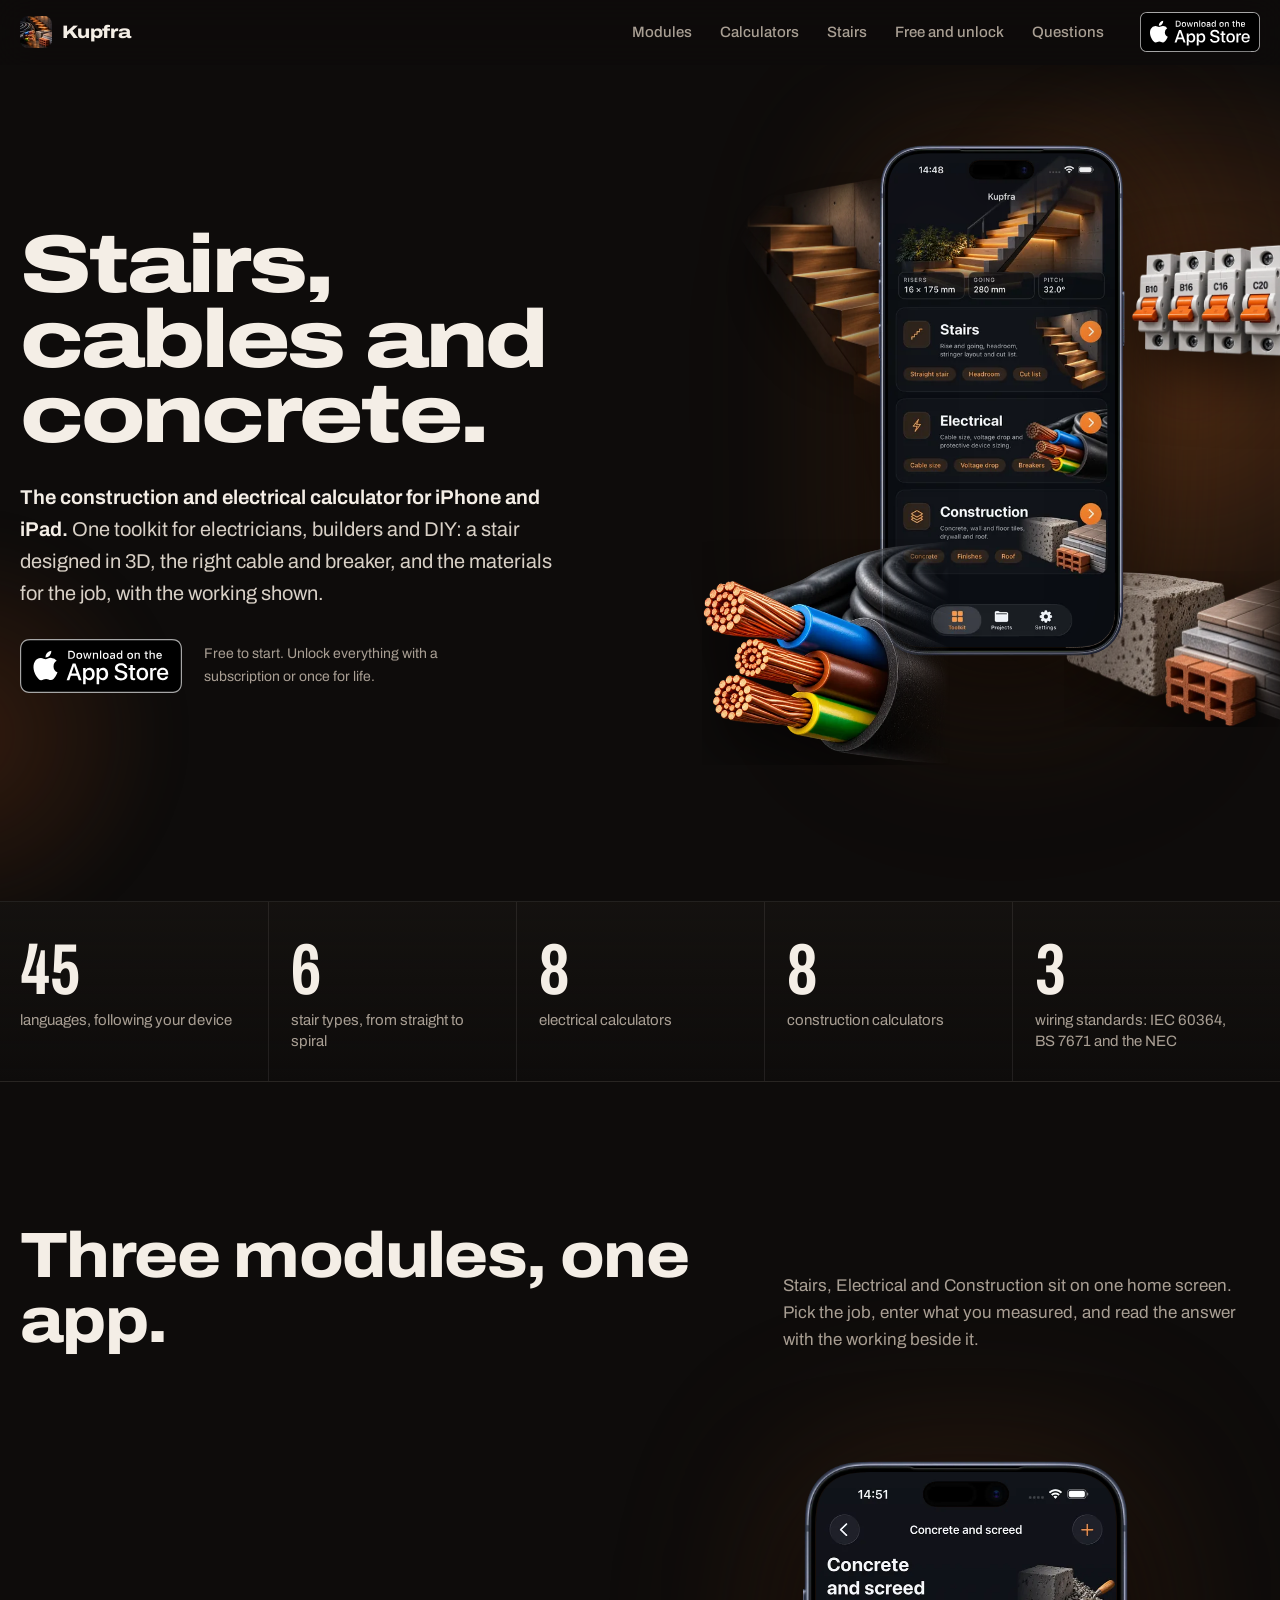
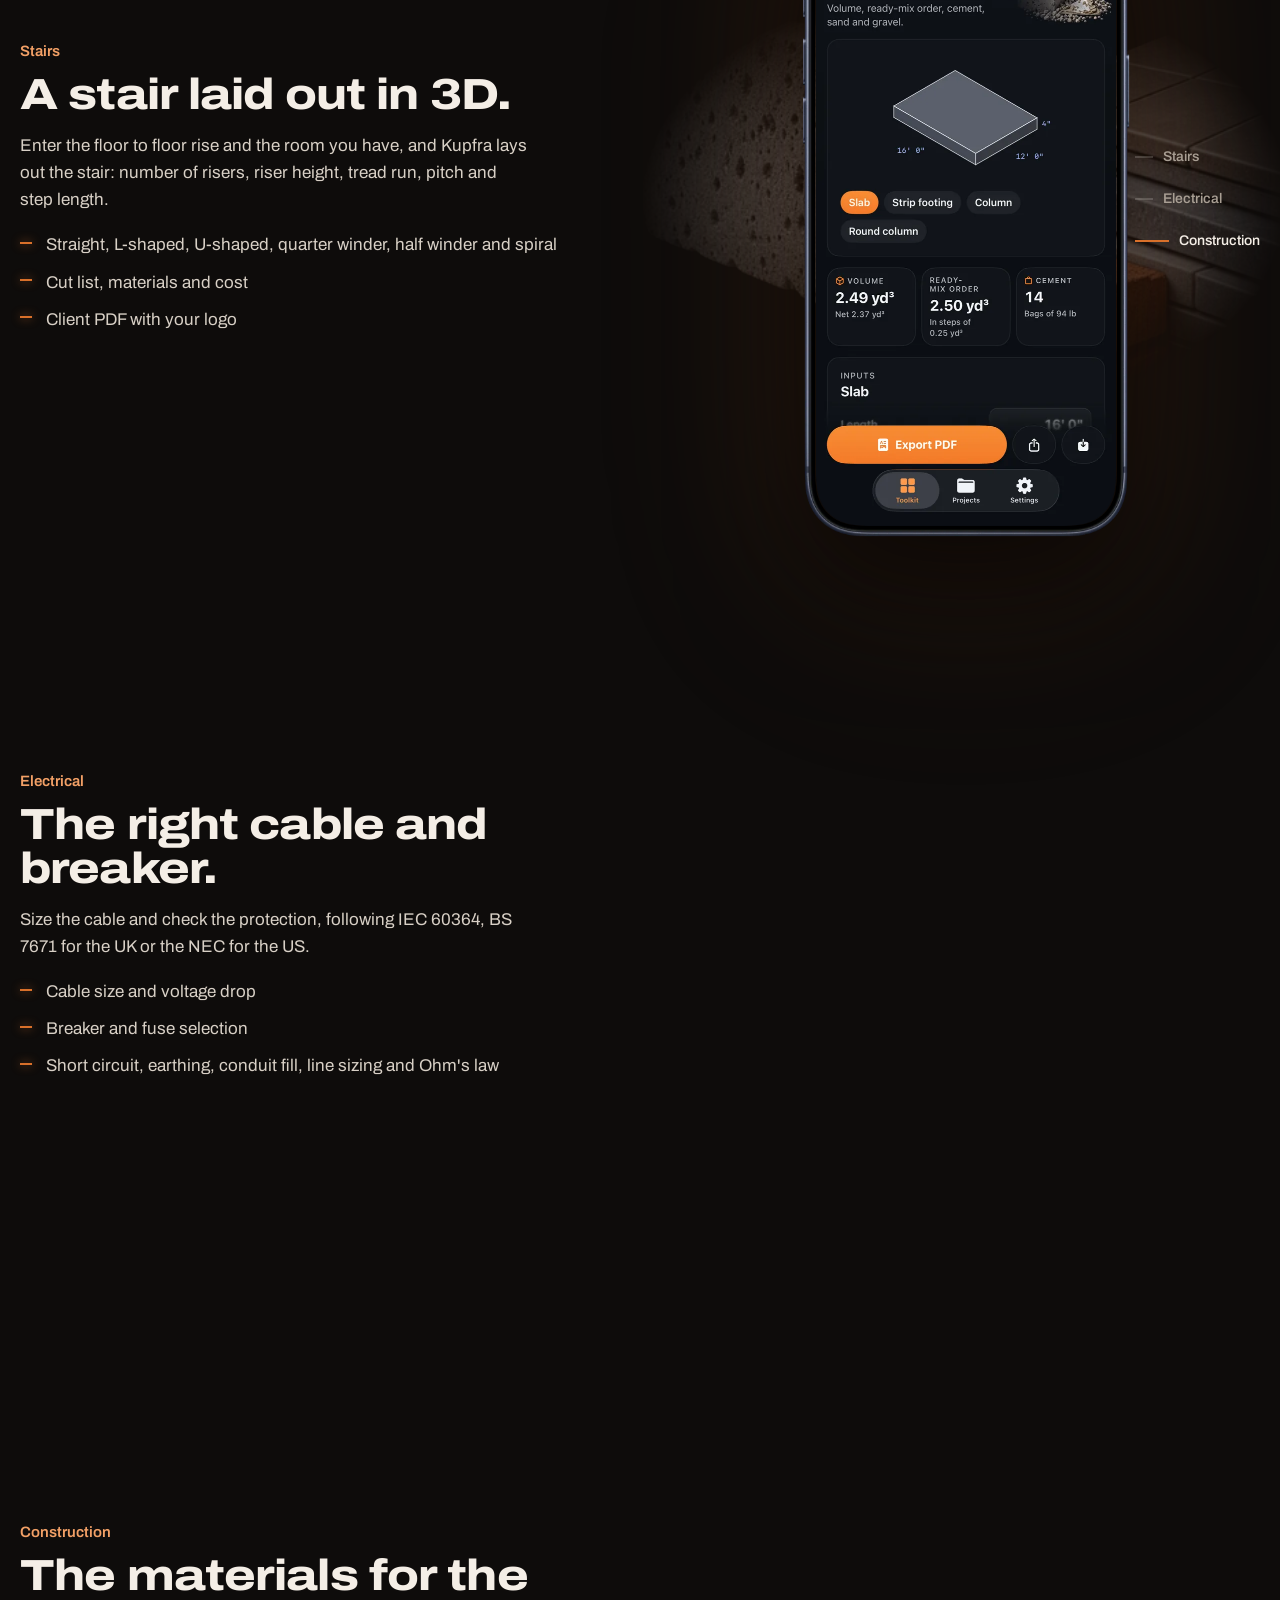
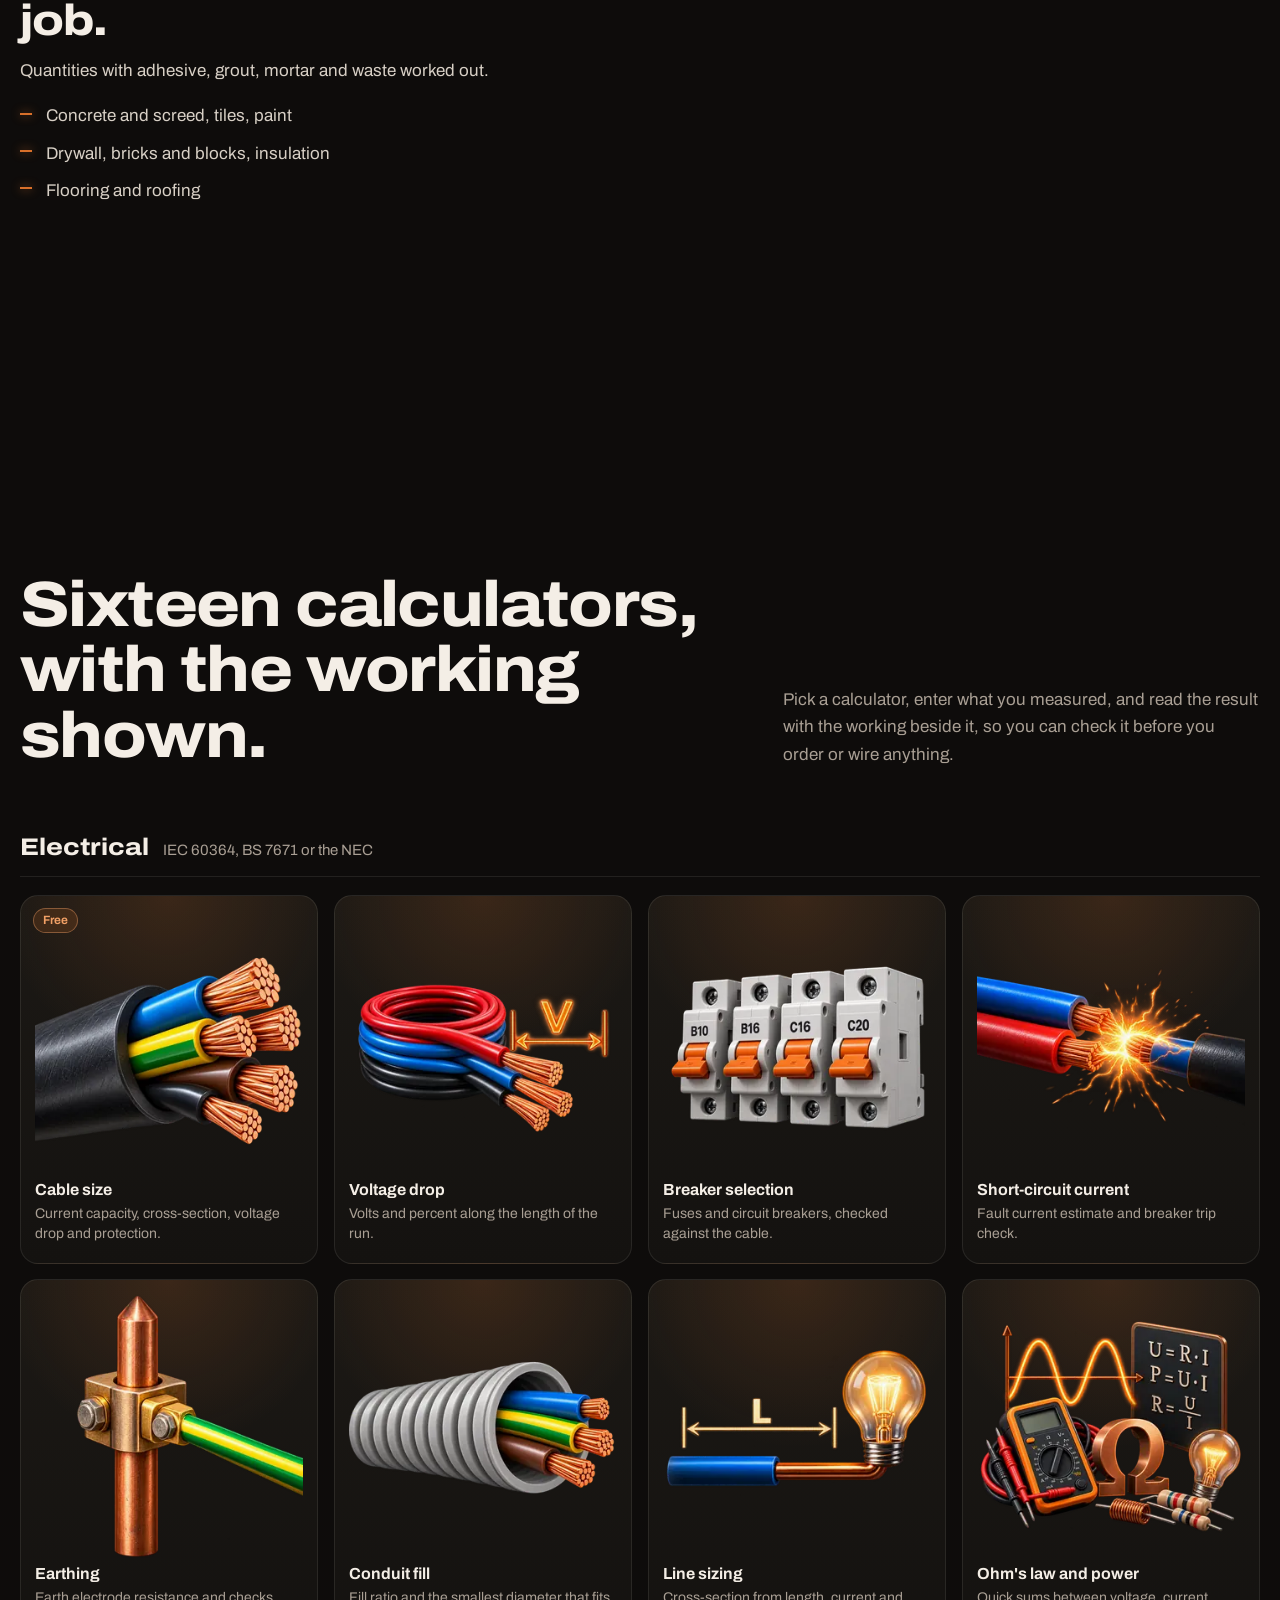
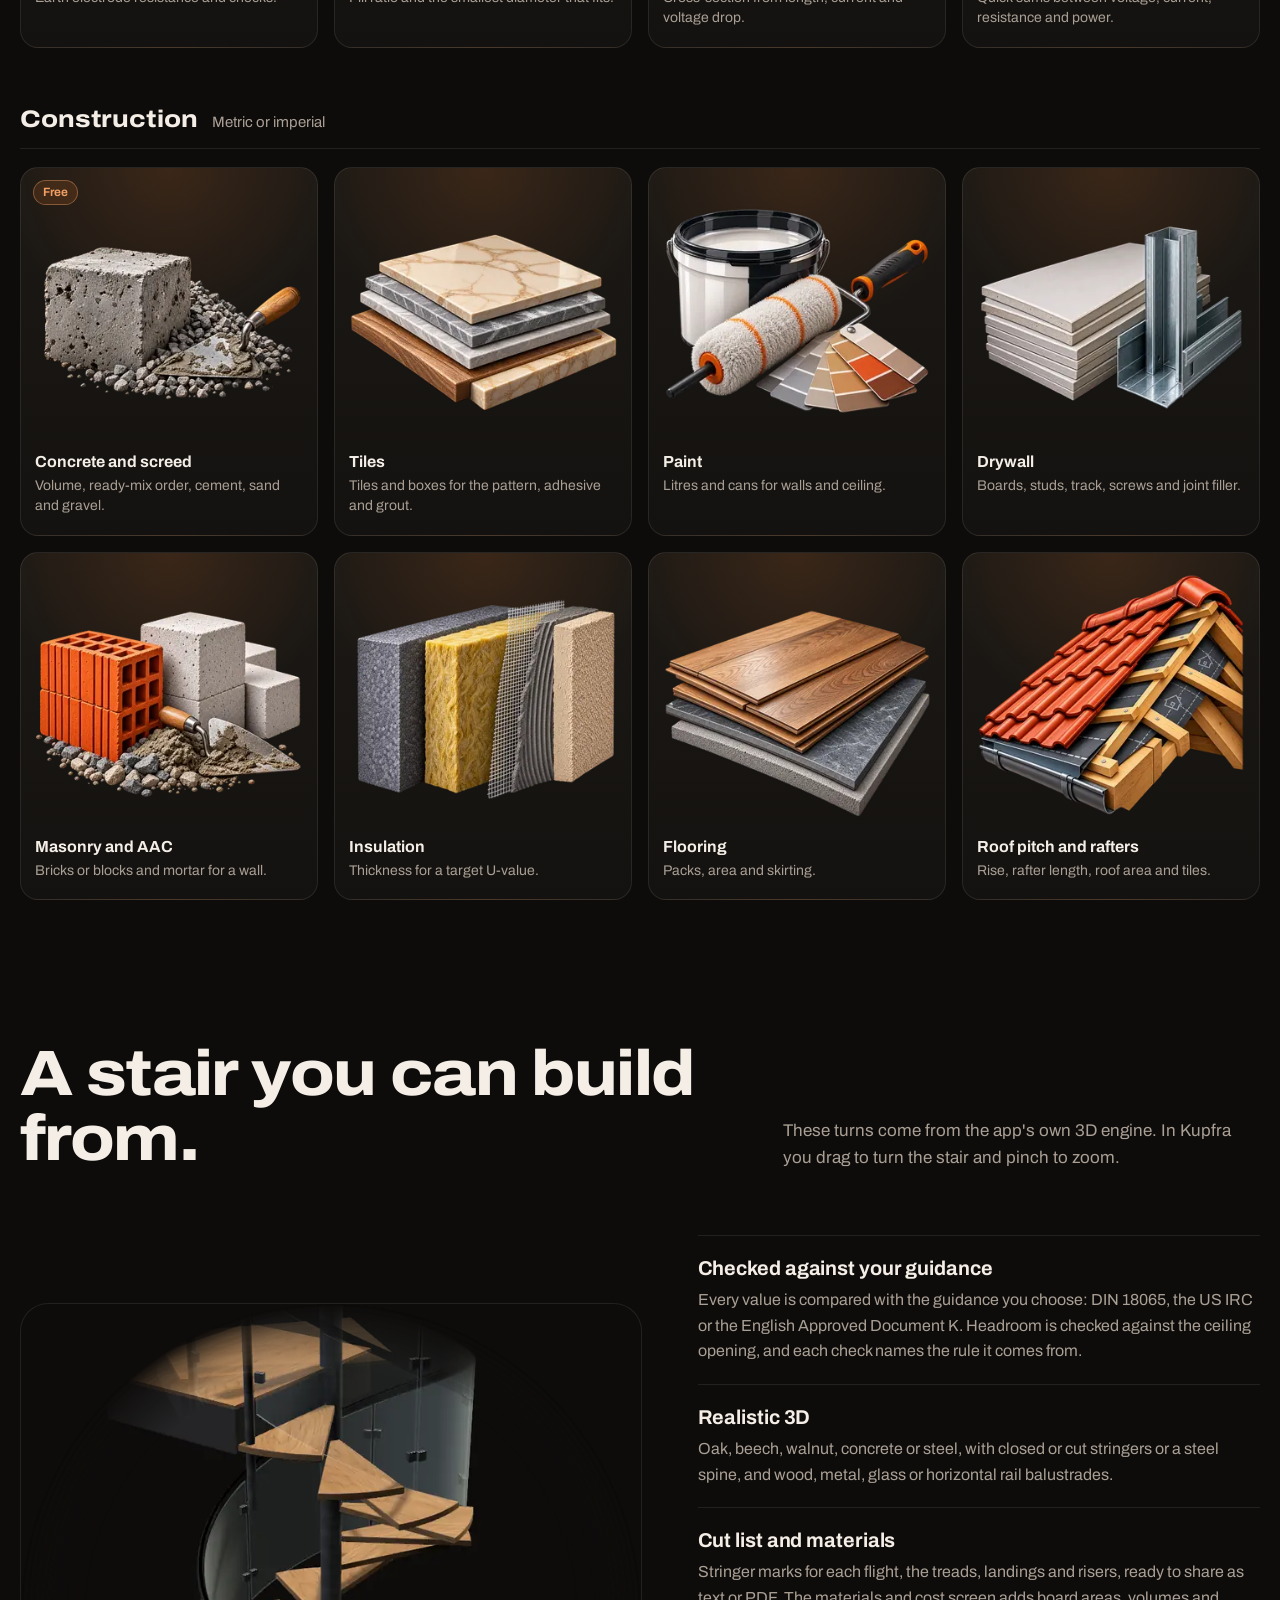
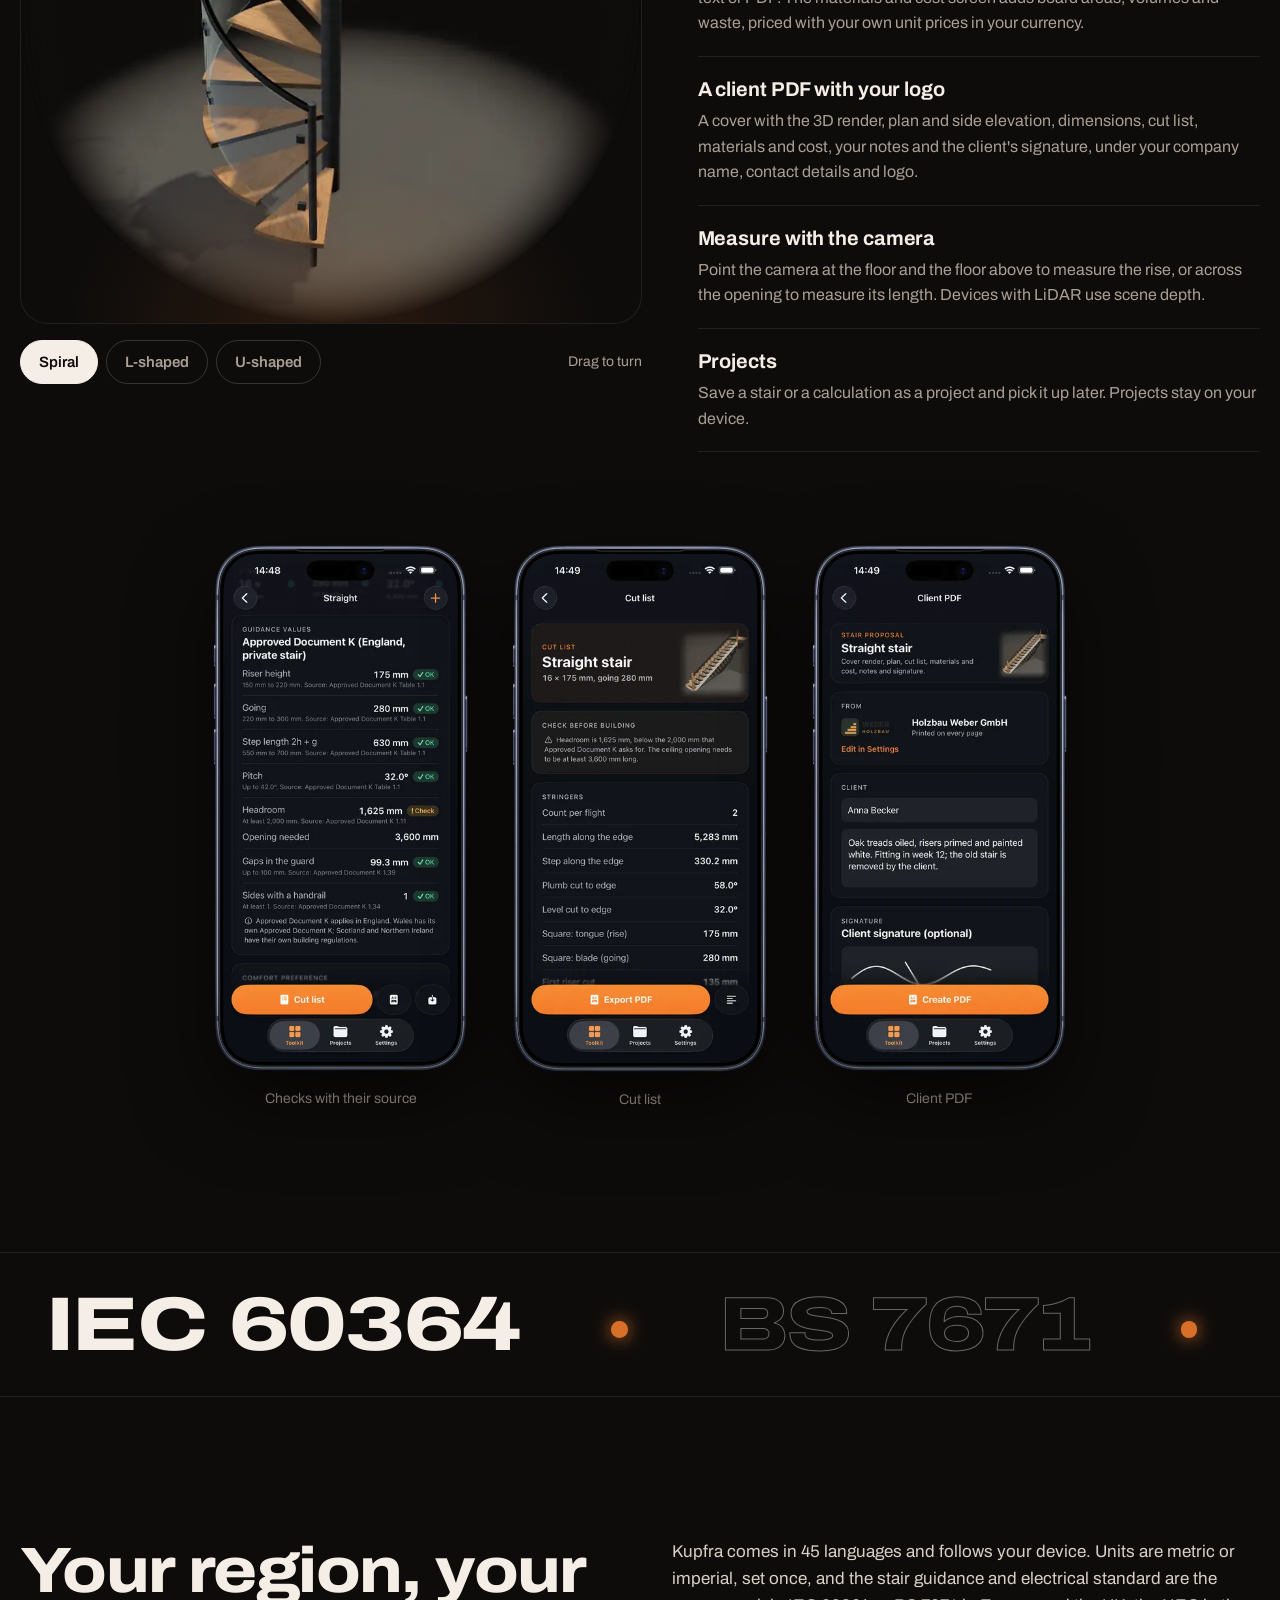
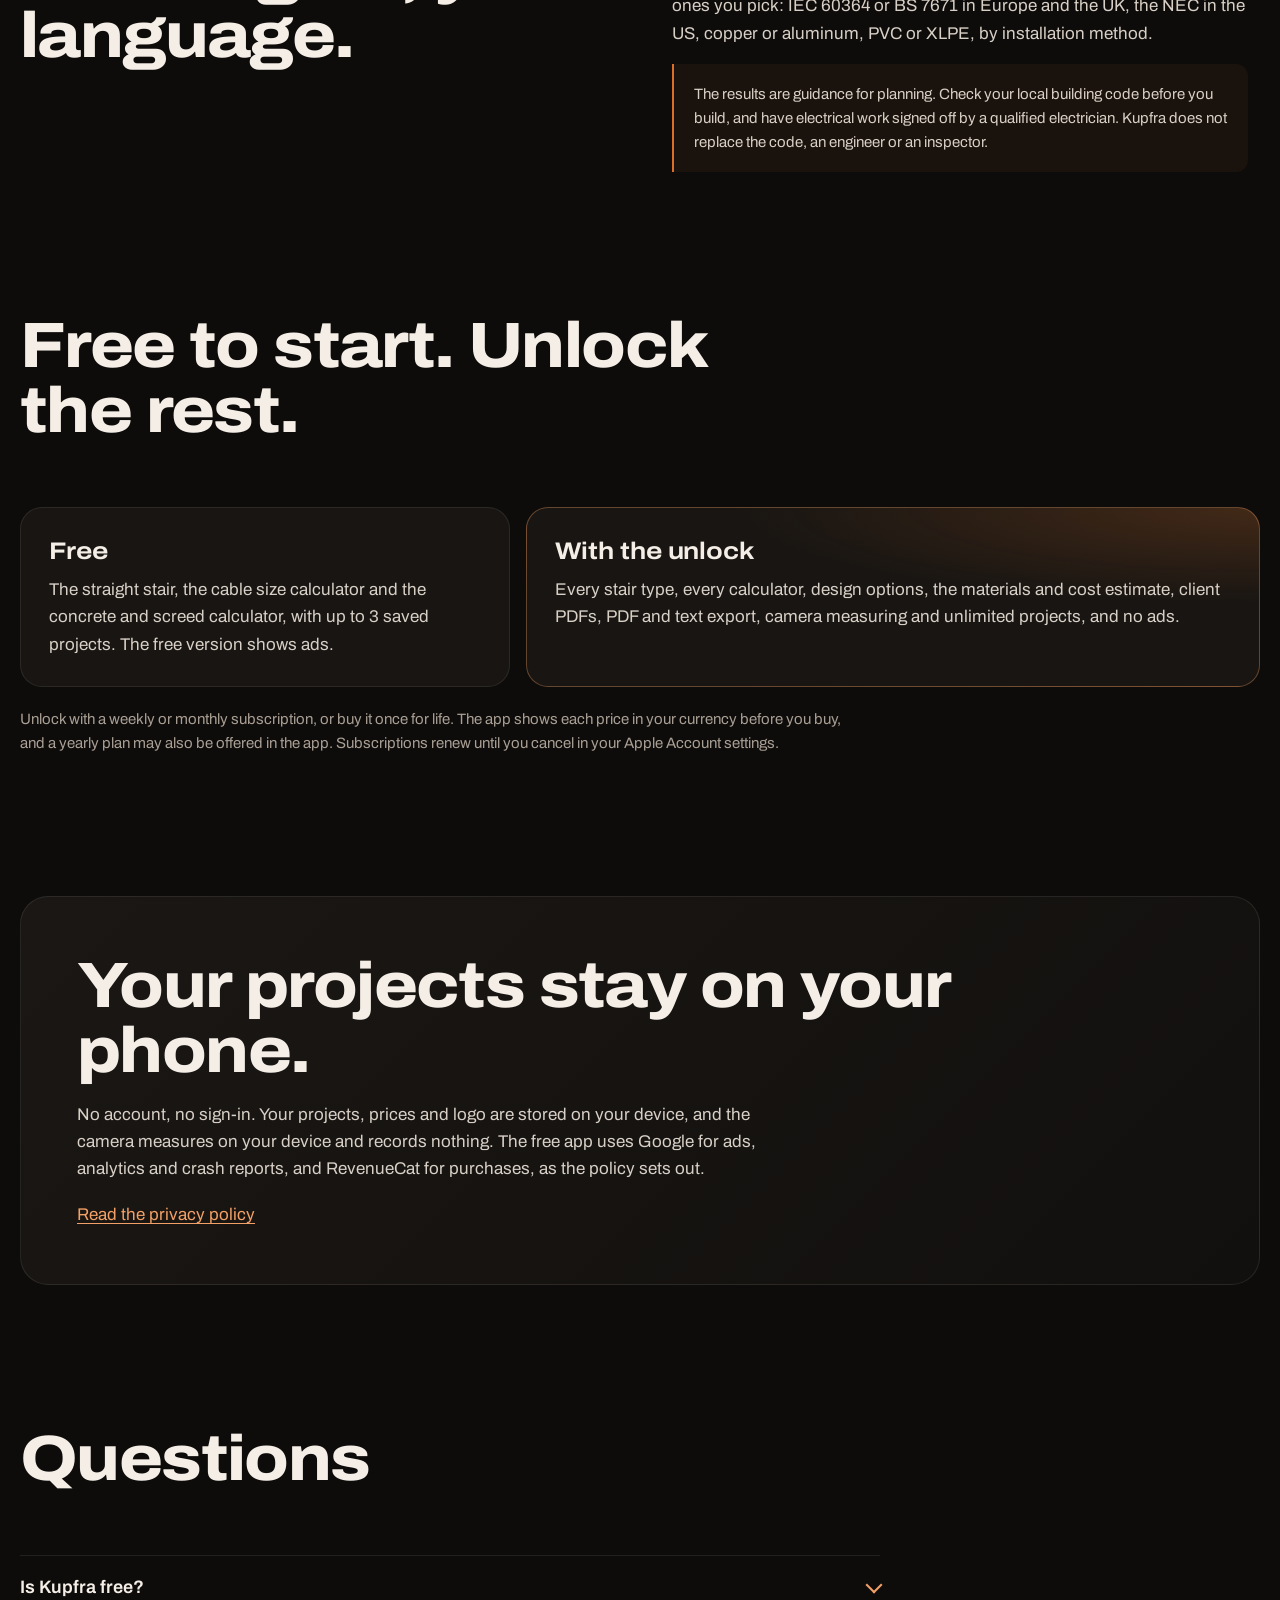
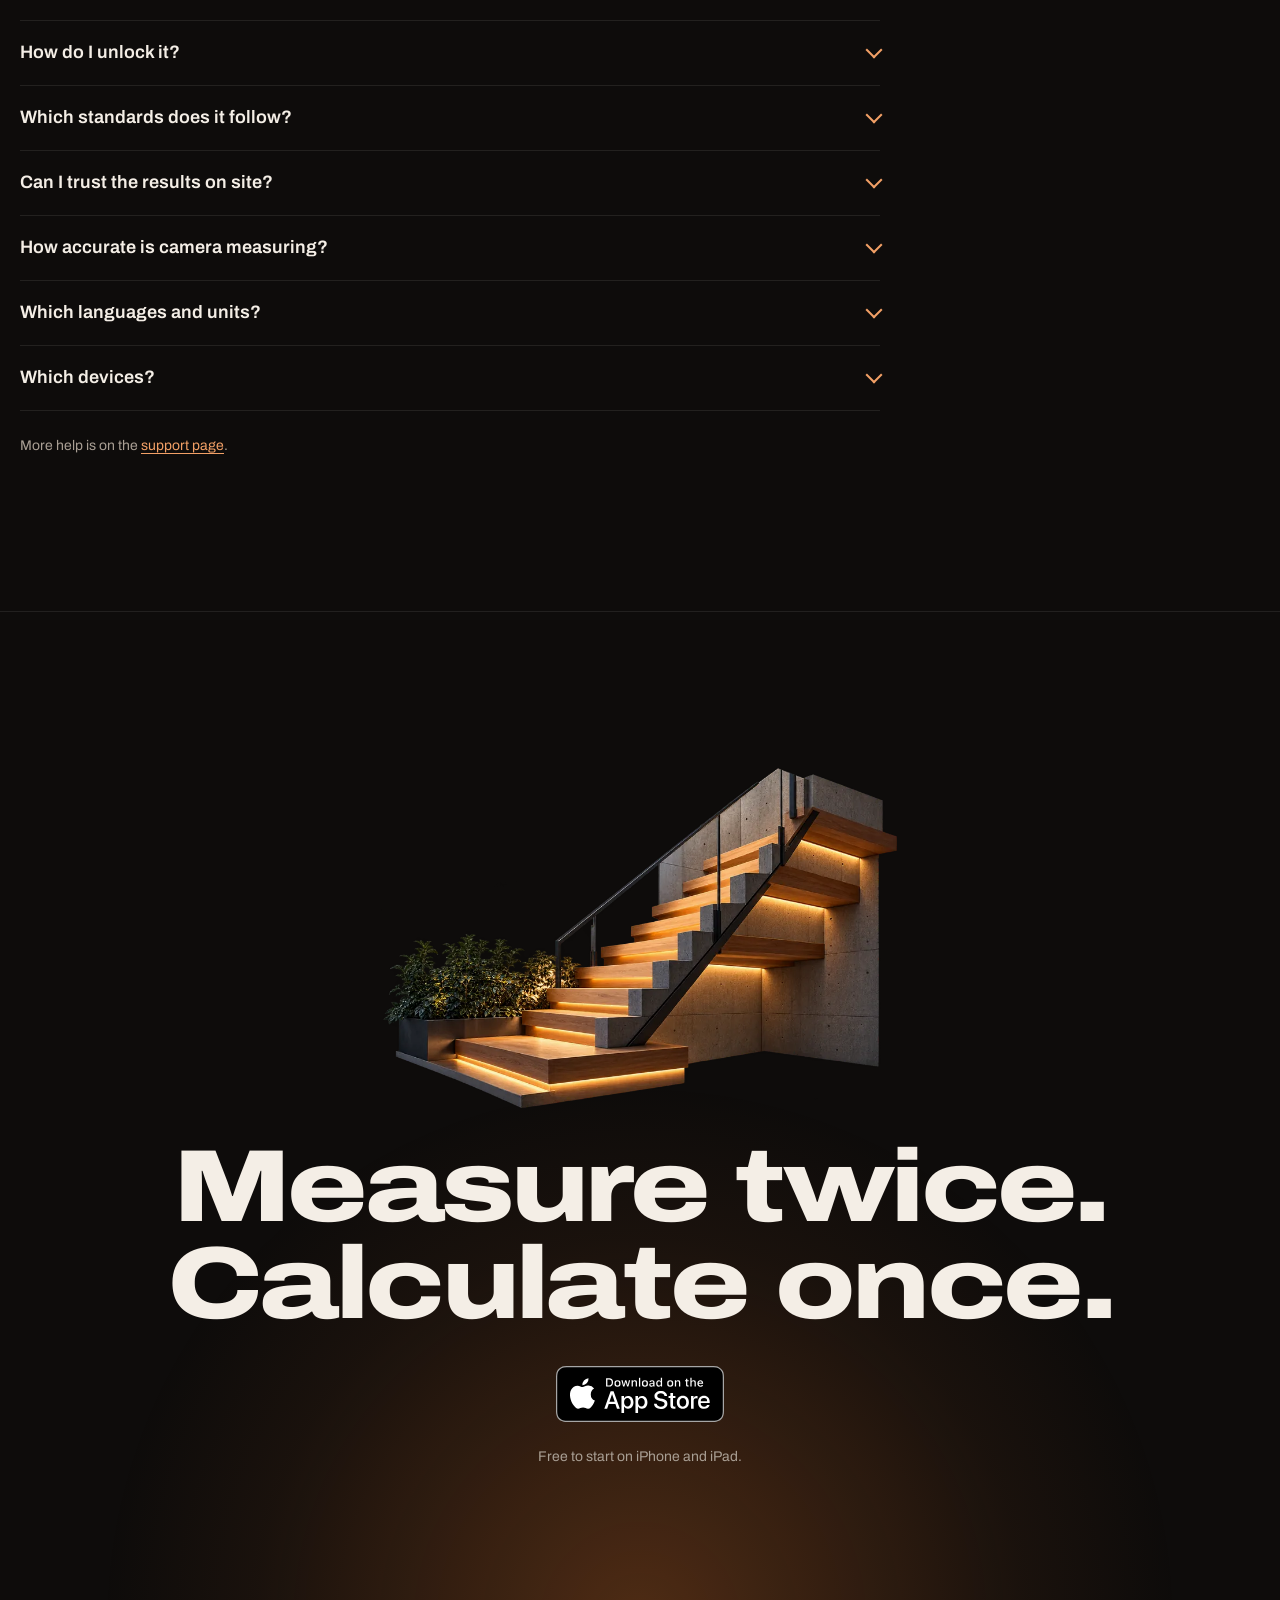
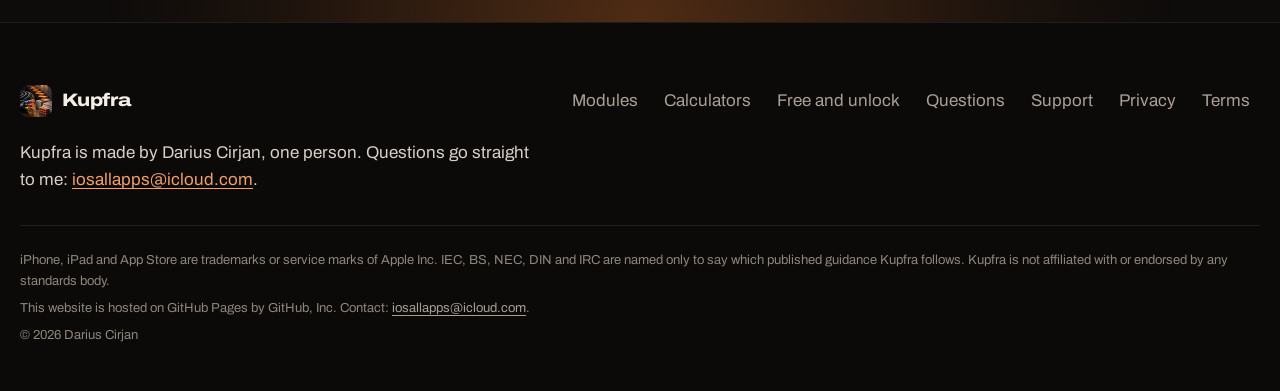
==== commit 7ef0909a: "Mark Kupfra as live on the App Store - 1.0 released 2026-11-13, iPad named, free offer in structured" ====
--- a/index.html
+++ b/index.html
@@ -38,7 +38,10 @@
       "@type": "SoftwareApplication",
       "name": "Kupfra",
       "applicationCategory": "UtilitiesApplication",
-      "operatingSystem": "iOS",
+      "operatingSystem": "iOS 17.0 or later, iPadOS 17.0 or later",
+      "datePublished": "2026-11-13",
+      "offers": { "@type": "Offer", "price": "0", "priceCurrency": "USD" },
+      "isAccessibleForFree": true,
       "description": "A construction and electrical calculator with a 3D stair designer, cut list and client PDF.",
       "url": "https://kupfra.com/",
       "downloadUrl": "https://apps.apple.com/app/id6827716801",
@@ -76,7 +79,7 @@
             <div class="wrap hero-grid">
                 <div class="hero-copy">
                     <h1 id="hero-title"><span class="line"><span>Stairs,</span></span> <span class="line"><span>cables and</span></span> <span class="line"><span>concrete.</span></span></h1>
-                    <p class="hero-sub"><strong>The construction and electrical calculator for iPhone.</strong> One toolkit for electricians, builders and DIY: a stair designed in 3D, the right cable and breaker, and the materials for the job, with the working shown.</p>
+                    <p class="hero-sub"><strong>The construction and electrical calculator for iPhone and iPad.</strong> One toolkit for electricians, builders and DIY: a stair designed in 3D, the right cable and breaker, and the materials for the job, with the working shown.</p>
                     <div class="hero-cta">
                         <a class="badge" href="https://apps.apple.com/app/id6827716801"><img src="/img/app-store-black-en-us.svg" width="135" height="45" alt="Download Kupfra on the App Store"></a>
                         <p class="small">Free to start. Unlock everything with a subscription or once for life.</p>
@@ -324,7 +327,7 @@
                 <img class="closing-art reveal" src="/img/art-stairs-900.webp" width="900" height="598" alt="" loading="lazy" decoding="async">
                 <h2 id="closing-title">Measure twice. Calculate once.</h2>
                 <a class="badge" href="https://apps.apple.com/app/id6827716801"><img src="/img/app-store-black-en-us.svg" width="135" height="45" alt="Download Kupfra on the App Store" loading="lazy"></a>
-                <p class="small">Free to start on iPhone.</p>
+                <p class="small">Free to start on iPhone and iPad.</p>
             </div>
         </section>
     </main>
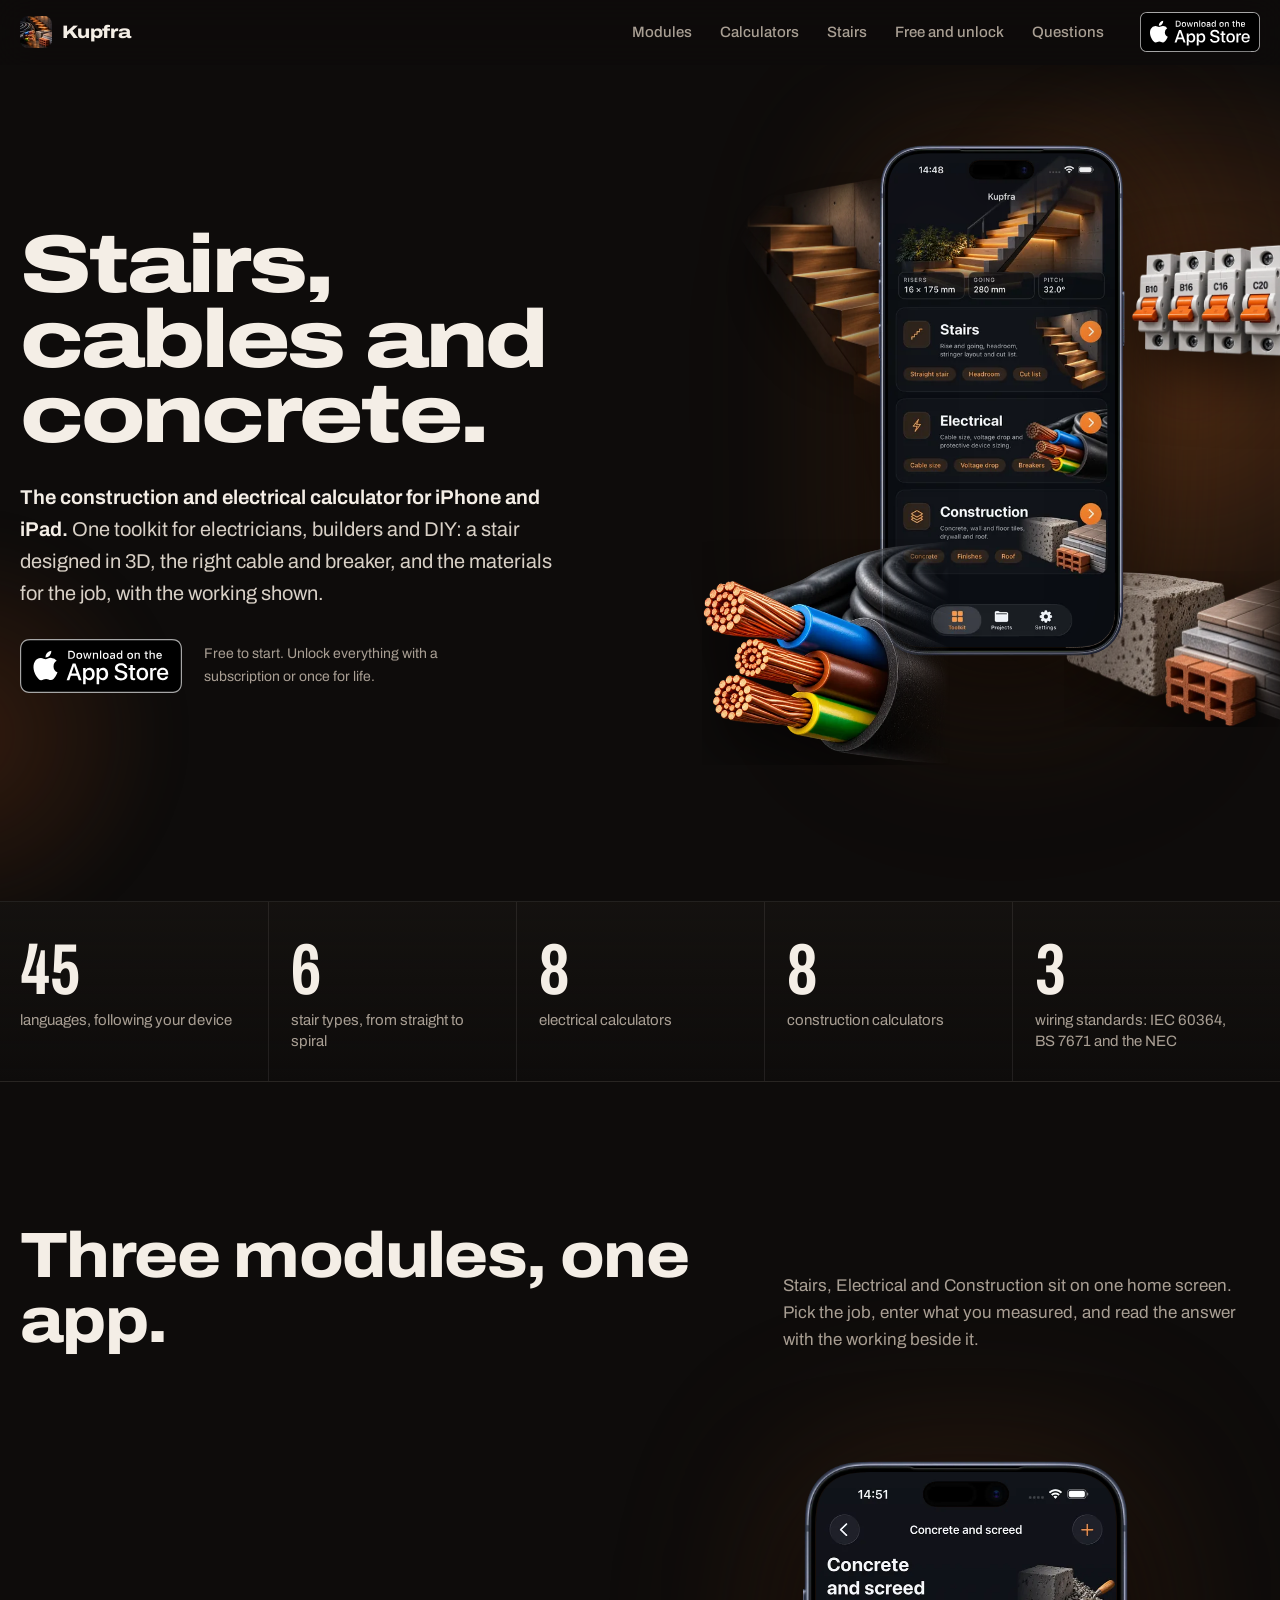
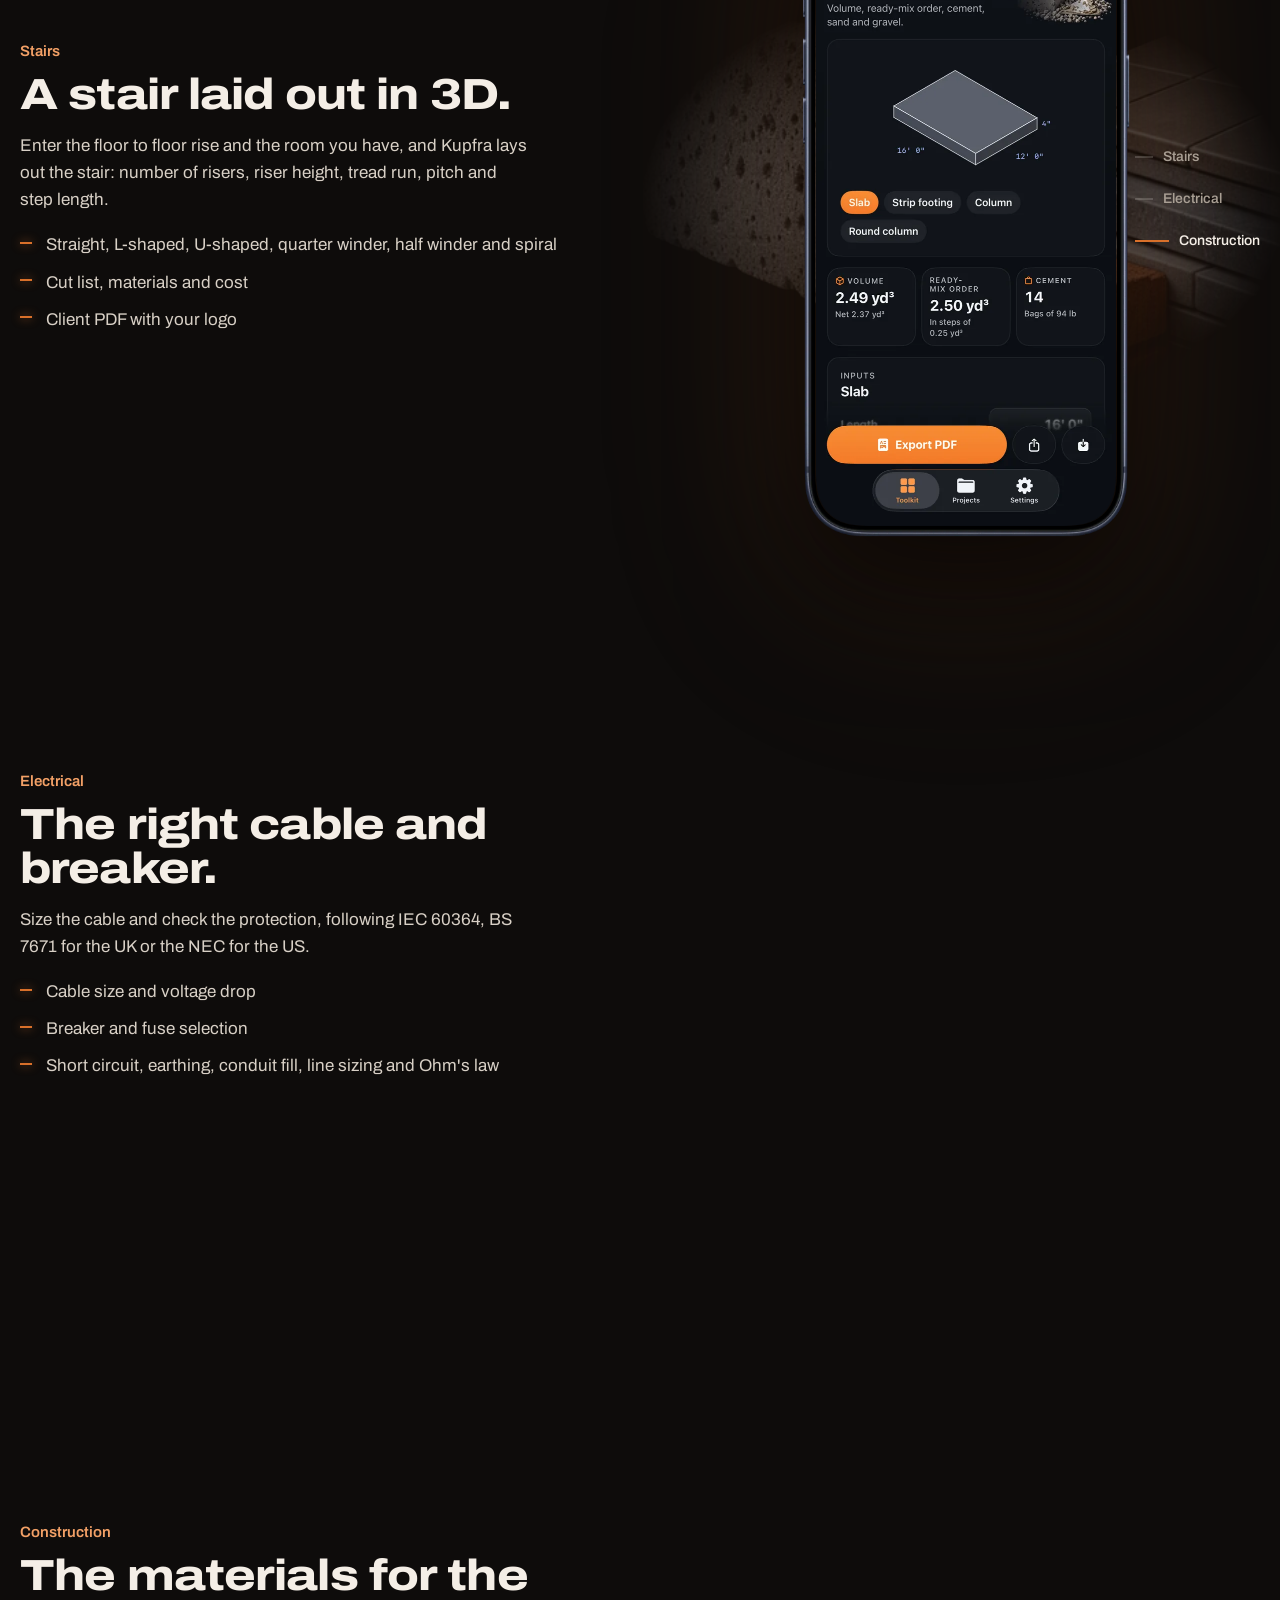
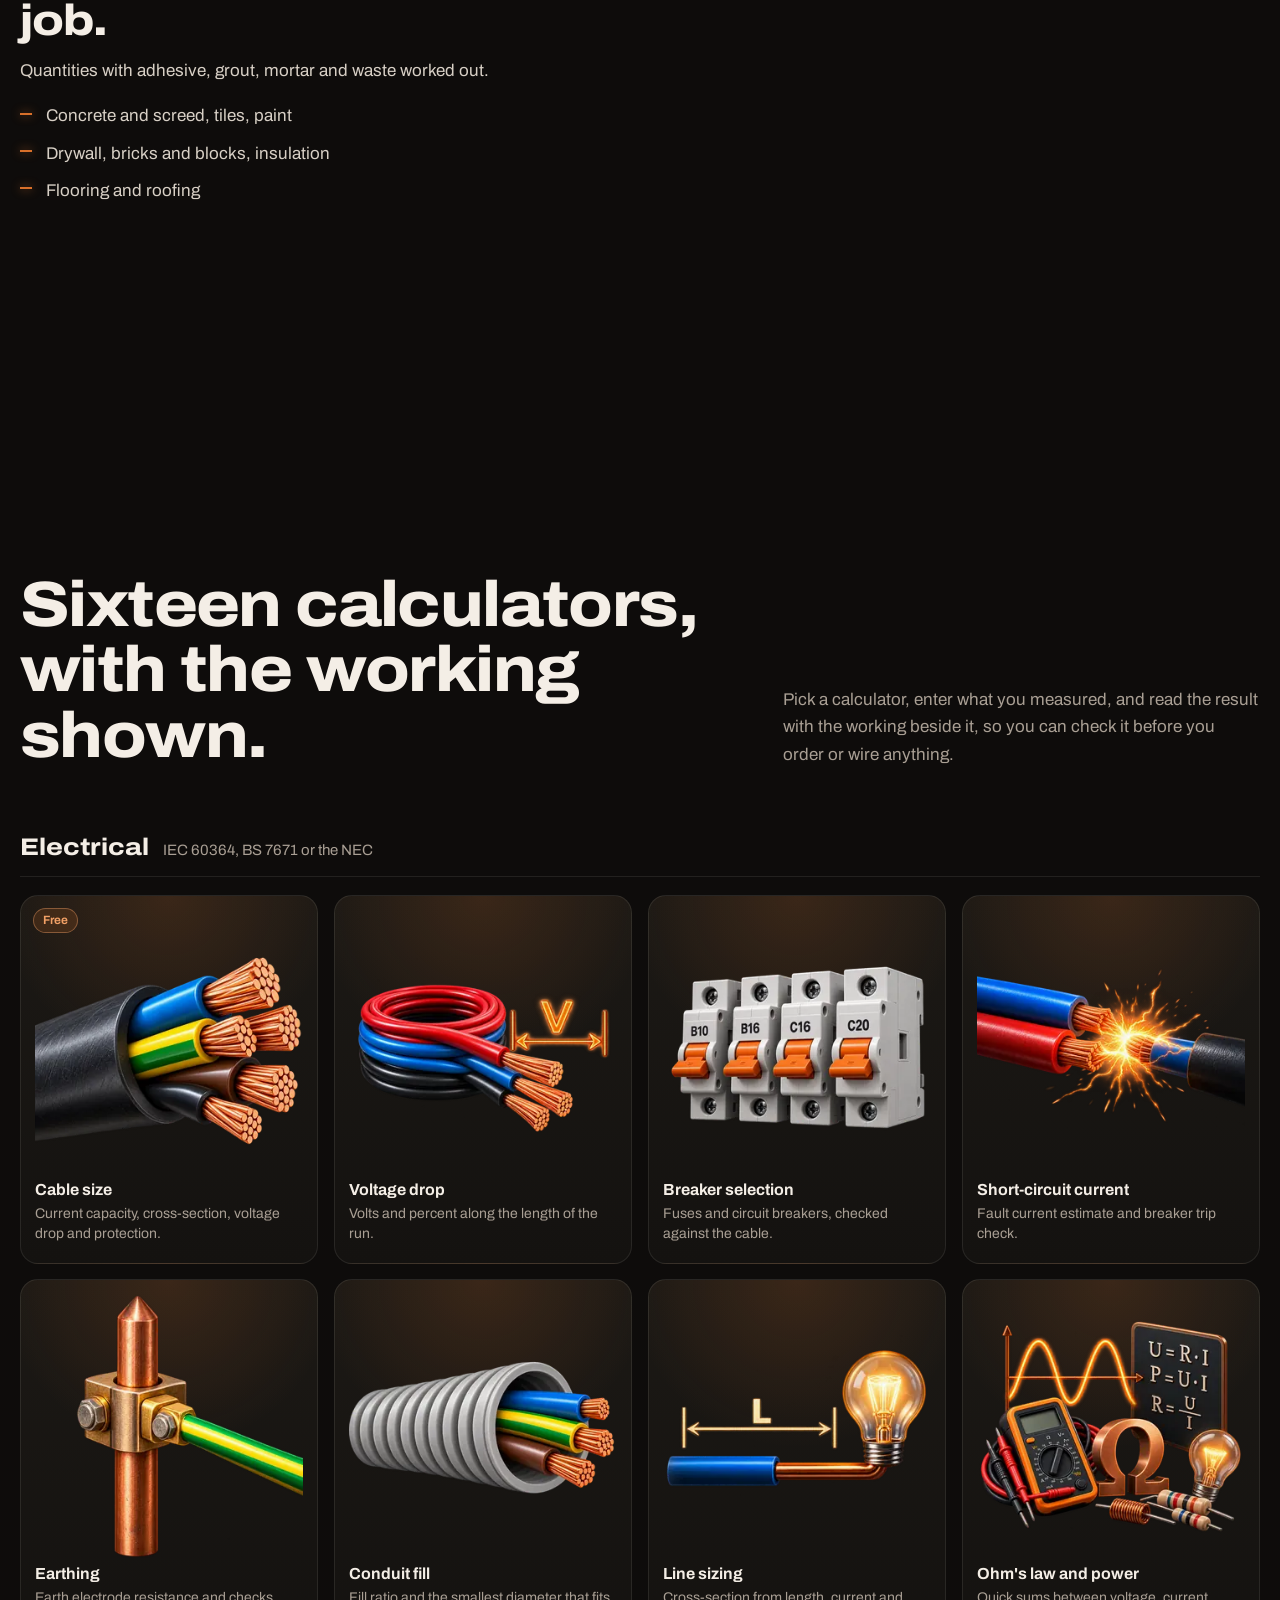
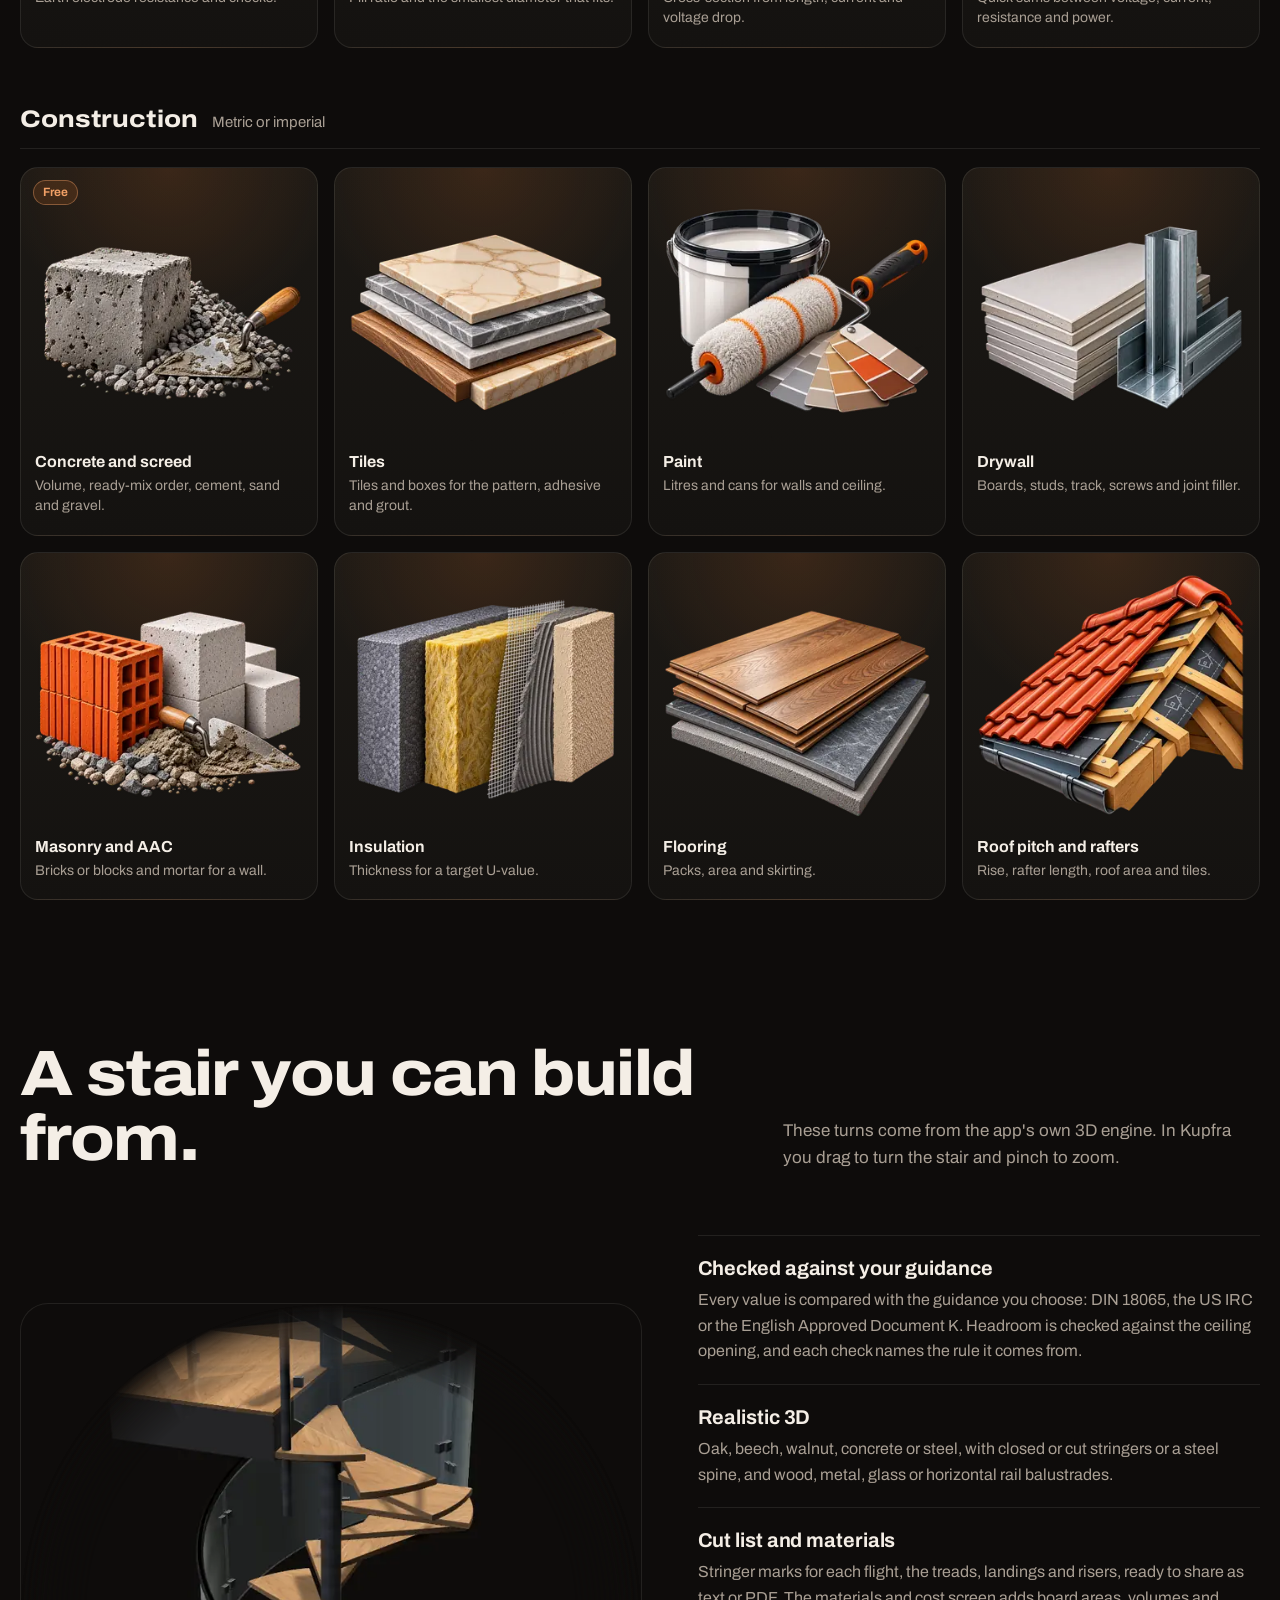
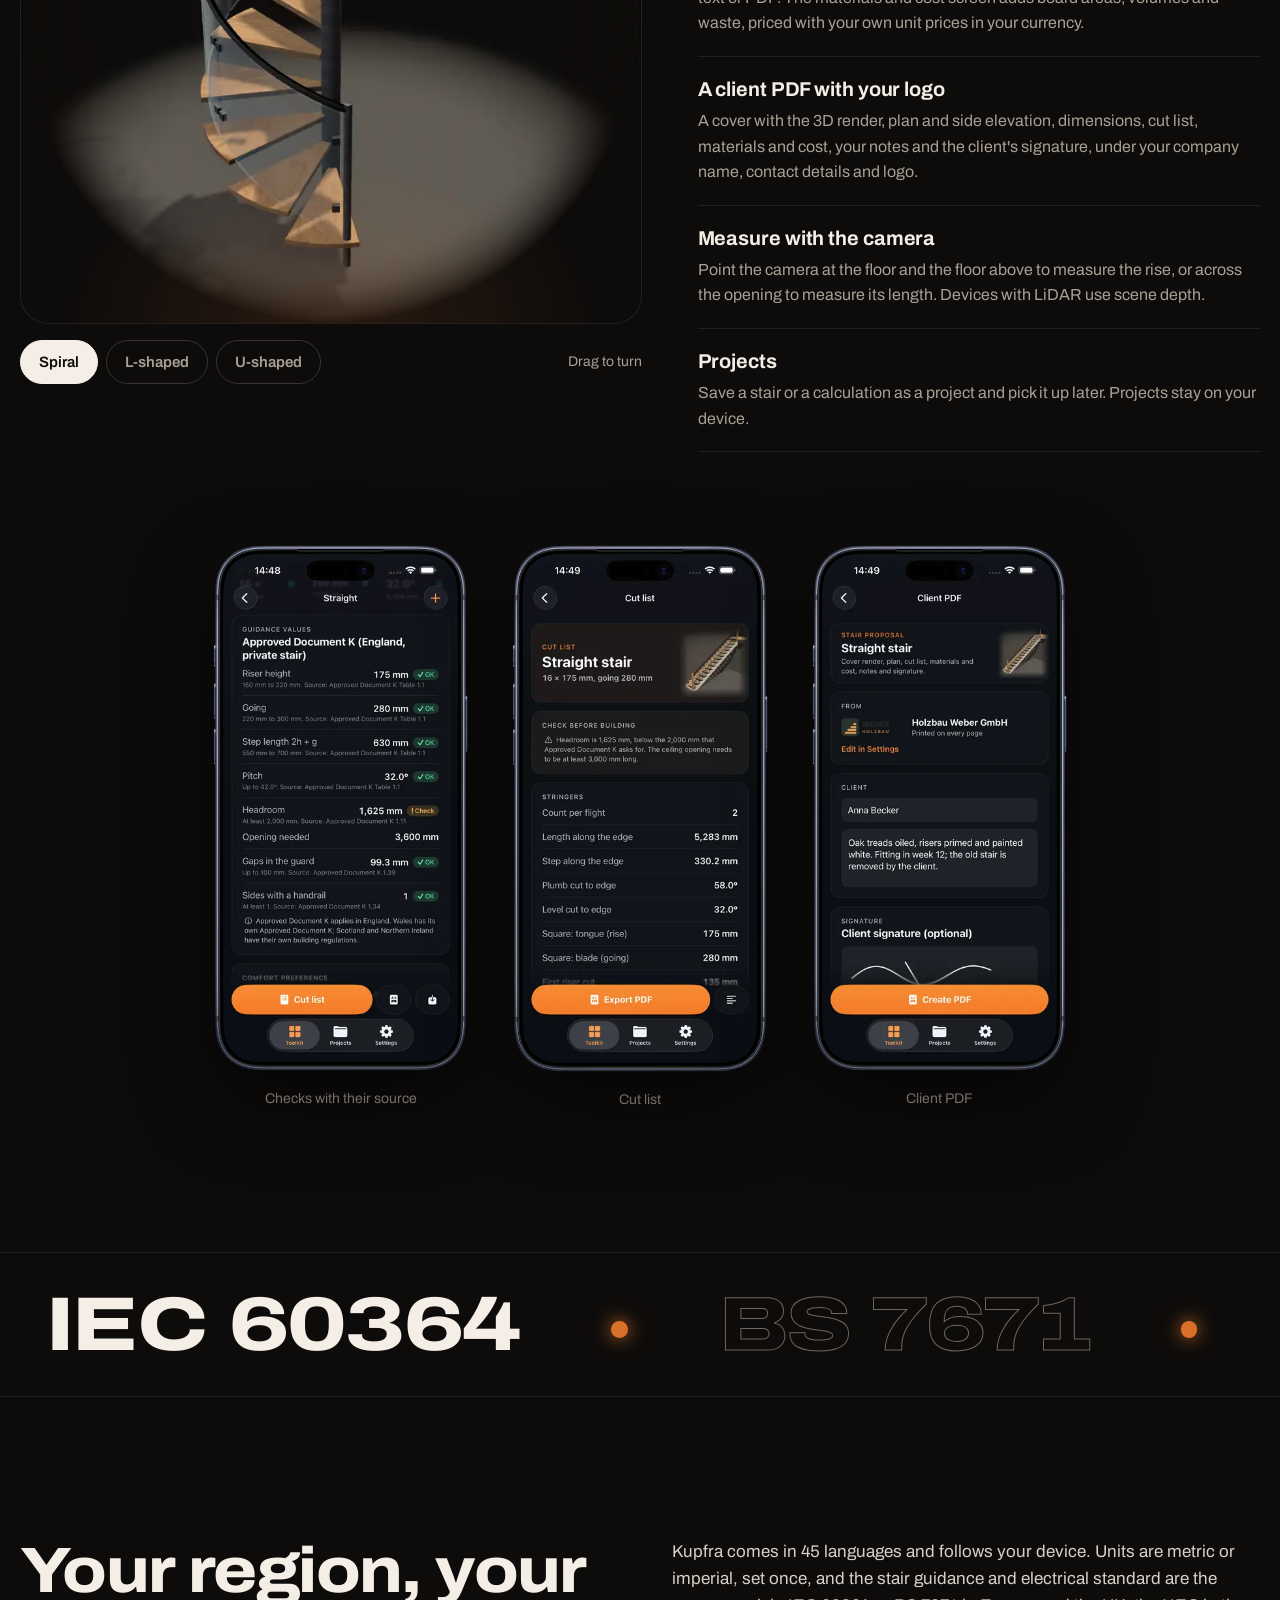
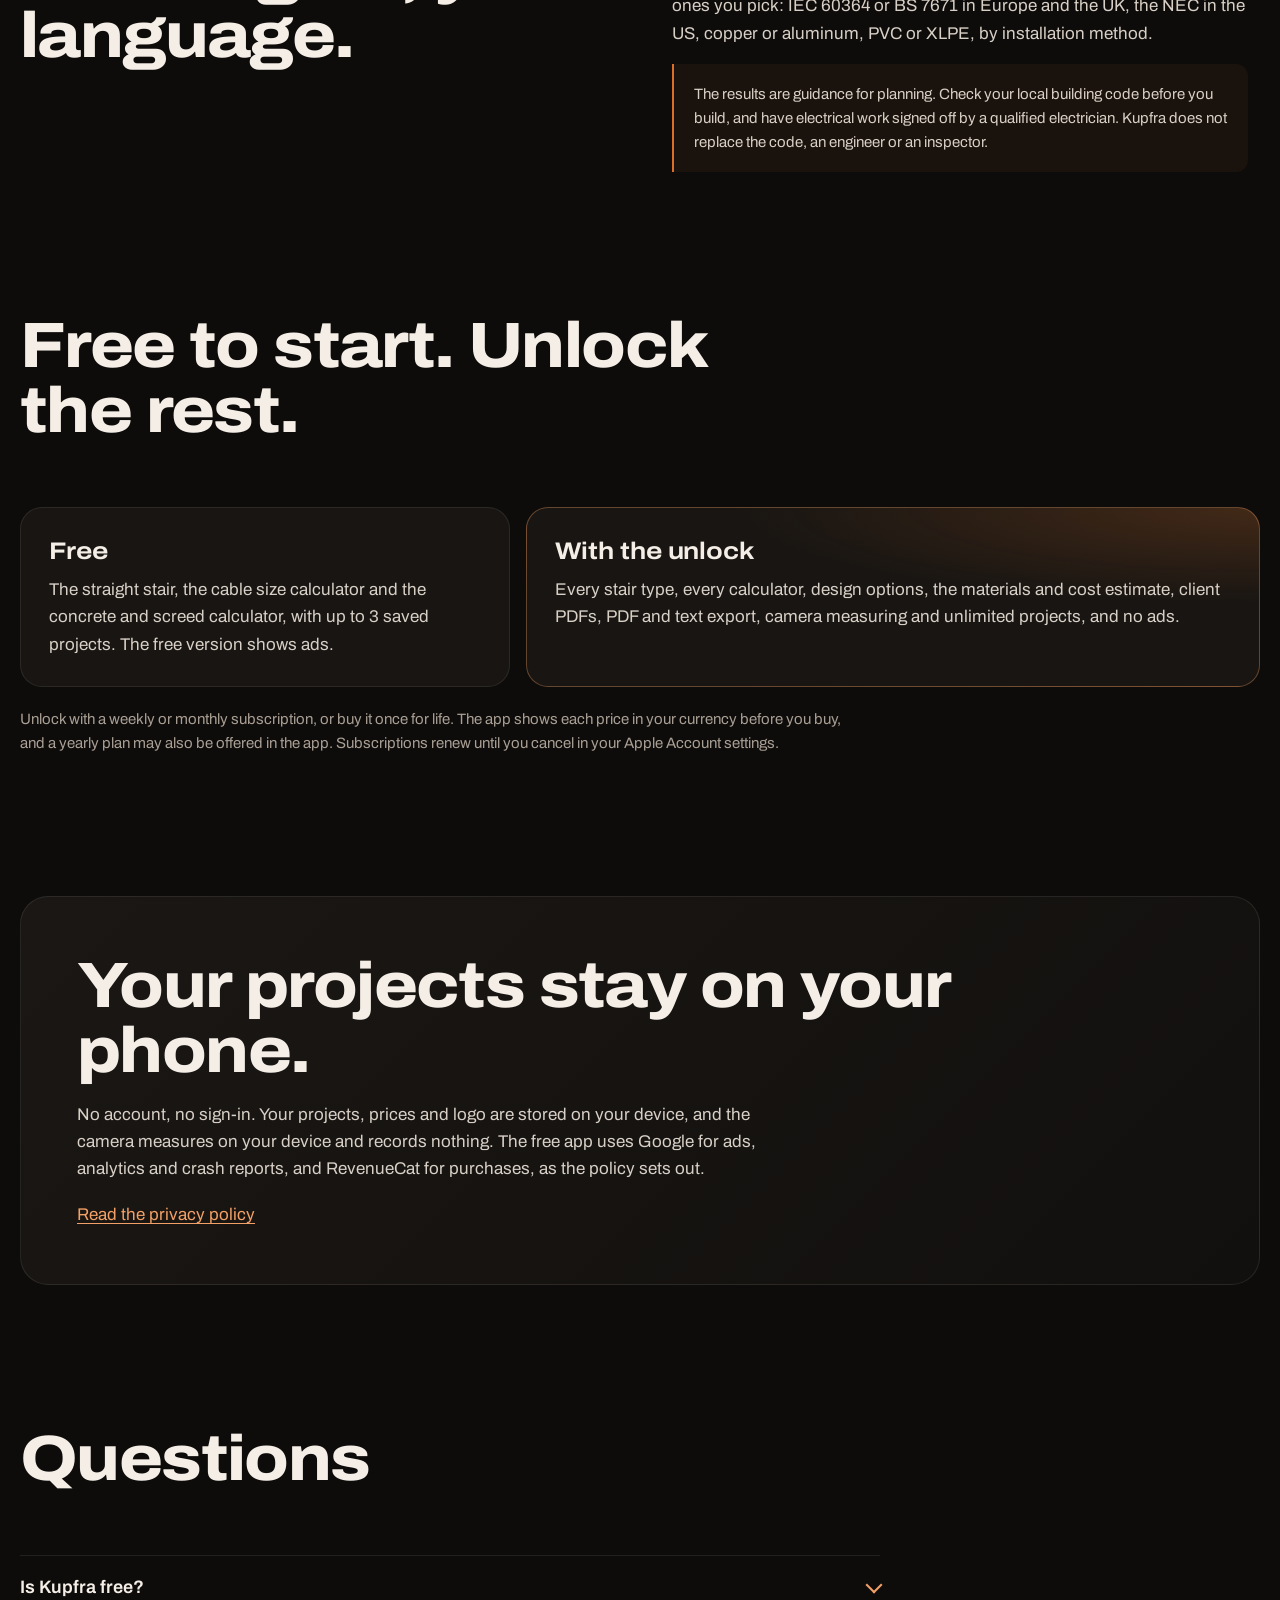
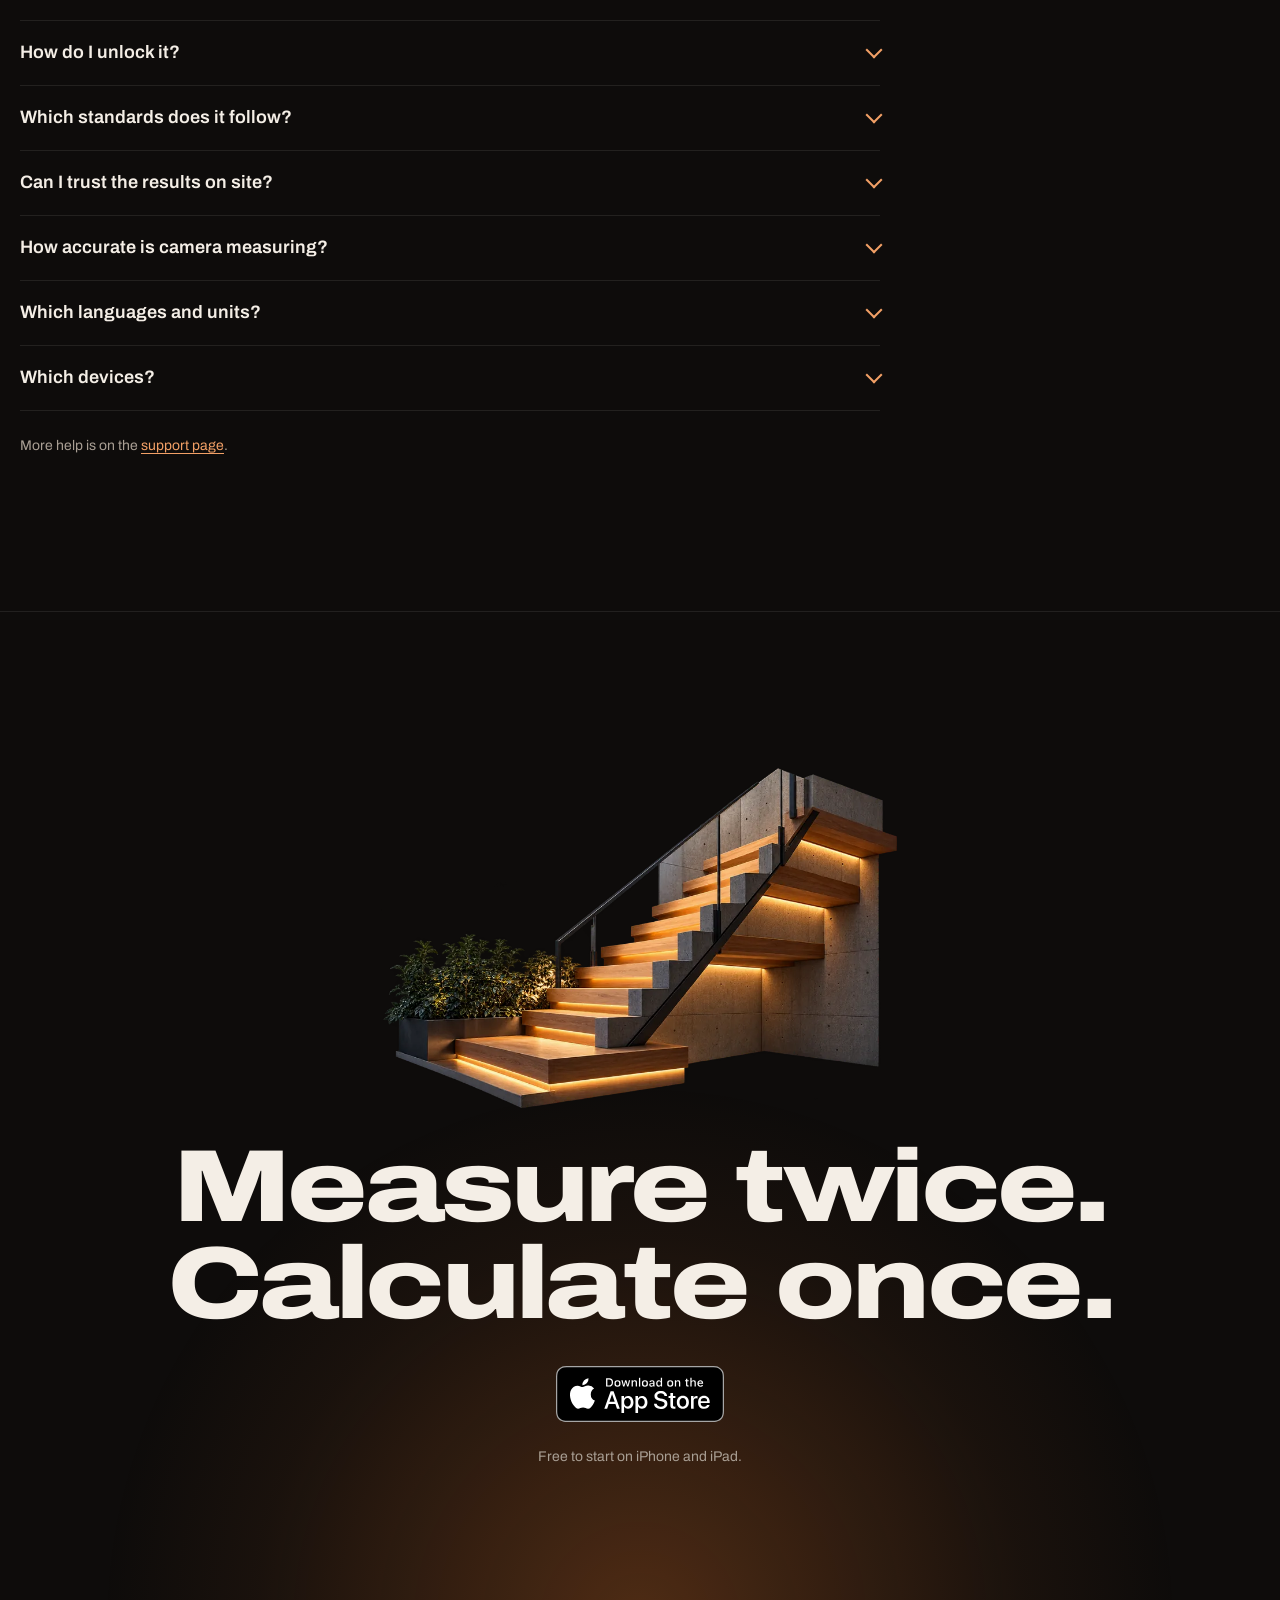
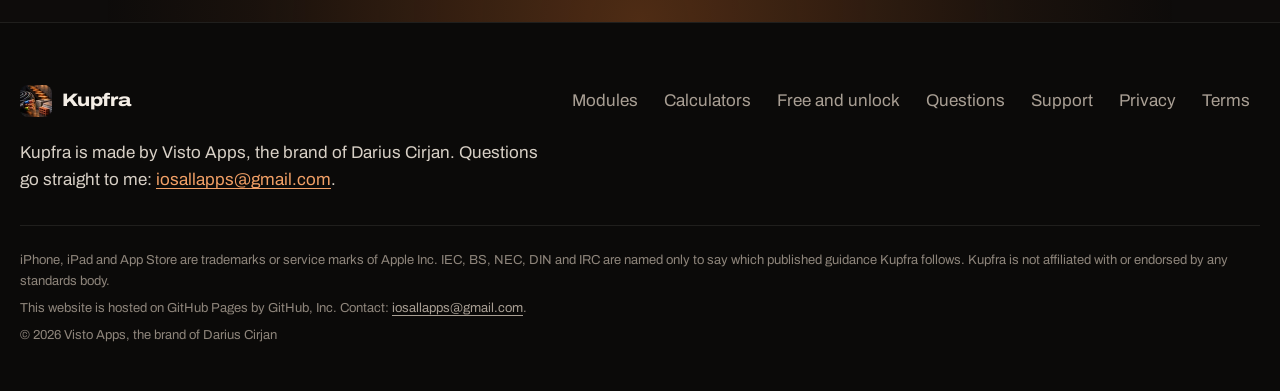
==== commit e058e088: "Replace Privacy and Terms with audited legal pages - every claim read in the app code, strong estima" ====
--- a/index.html
+++ b/index.html
@@ -28,7 +28,7 @@
     <link rel="icon" type="image/png" sizes="16x16" href="/favicon-16.png">
     <link rel="apple-touch-icon" href="/apple-touch-icon.png">
     <link rel="preload" href="/fonts/archivo-var.woff2" as="font" type="font/woff2" crossorigin>
-    <link rel="stylesheet" href="/styles.css?v=2">
+    <link rel="stylesheet" href="/styles.css?v=20261115a">
     <script>document.documentElement.classList.add("js")</script>
     <!-- /build:head -->
     <link rel="preload" as="image" type="image/webp" href="/img/shot-home-600.webp" imagesrcset="/img/shot-home-360.webp 360w, /img/shot-home-600.webp 600w" imagesizes="(min-width: 960px) 250px, 46vw" fetchpriority="high">
@@ -315,7 +315,7 @@
                     </details>
                     <details>
                         <summary>Which devices?</summary>
-                        <div class="answer"><p>iPhone. Camera measuring needs a device that supports ARKit world tracking, and uses LiDAR depth where the device has it.</p></div>
+                        <div class="answer"><p>iPhone and iPad. Camera measuring needs a device that supports ARKit world tracking, and uses LiDAR depth where the device has it.</p></div>
                     </details>
                 </div>
                 <p class="small faq-more">More help is on the <a href="/support.html">support page</a>.</p>
@@ -341,7 +341,7 @@
                         <img src="/img/app-icon-64.webp" srcset="/img/app-icon-64.webp 1x, /img/app-icon-128.webp 2x" width="32" height="32" alt="" loading="lazy" decoding="async">
                         <span>Kupfra</span>
                     </a>
-                    <p class="footer-maker">Kupfra is made by Darius Cirjan, one person. Questions go straight to me: <a href="mailto:iosallapps@icloud.com">iosallapps@icloud.com</a>.</p>
+                    <p class="footer-maker">Kupfra is made by Visto Apps, the brand of Darius Cirjan. Questions go straight to me: <a href="mailto:iosallapps@gmail.com">iosallapps@gmail.com</a>.</p>
                 </div>
                 <nav aria-label="Footer">
                     <ul class="footer-links">
@@ -357,12 +357,12 @@
             </div>
             <div class="footer-small">
                 <p>iPhone, iPad and App Store are trademarks or service marks of Apple Inc. IEC, BS, NEC, DIN and IRC are named only to say which published guidance Kupfra follows. Kupfra is not affiliated with or endorsed by any standards body.</p>
-                <p>This website is hosted on GitHub Pages by GitHub, Inc. Contact: <a href="mailto:iosallapps@icloud.com">iosallapps@icloud.com</a>.</p>
-                <p>&copy; 2026 Darius Cirjan</p>
+                <p>This website is hosted on GitHub Pages by GitHub, Inc. Contact: <a href="mailto:iosallapps@gmail.com">iosallapps@gmail.com</a>.</p>
+                <p>&copy; 2026 Visto Apps, the brand of Darius Cirjan</p>
             </div>
         </div>
     </footer>
     <!-- /build:footer -->
-    <script src="/site.js?v=2" defer></script>
+    <script src="/site.js?v=20261115a" defer></script>
 </body>
 </html>
--- a/styles.css
+++ b/styles.css
@@ -688,3 +688,26 @@
 .notfound img { margin: 0 auto 28px; border-radius: 28px; box-shadow: 0 0 80px rgba(217, 112, 42, 0.35); }
 .notfound h1 { font-size: clamp(2.25rem, 7vw, 4rem); font-stretch: 122%; font-weight: 820; letter-spacing: -0.03em; line-height: 1; margin-bottom: 16px; }
 .notfound p { color: var(--dust); }
+
+/* Legal pages: contents list and data tables (generated by the Visto Apps legal tool). */
+.legal-toc { margin: 24px 0 8px; padding: 20px 24px; border-radius: 18px; border: 1px solid var(--line); background: var(--graphite); }
+.legal-toc ol { columns: 2; column-gap: 32px; margin: 0; padding-left: 1.3em; }
+.legal-toc li { margin: 0 0 6px; break-inside: avoid; }
+.legal-toc a { color: var(--paper); text-decoration: none; }
+.legal-toc a:hover { text-decoration: underline; }
+.doc .last-updated { color: var(--dust); font-size: 0.9375rem; margin-bottom: 4px; }
+.legal-section { scroll-margin-top: 90px; }
+.doc .table-wrap { overflow-x: auto; margin: 16px 0 20px; border-radius: 14px; border: 1px solid var(--line); }
+.legal-table { width: 100%; border-collapse: collapse; font-size: 0.875rem; line-height: 1.5; }
+.legal-table th, .legal-table td { text-align: left; vertical-align: top; padding: 12px 14px; border-bottom: 1px solid var(--line); color: #D8D0C6; }
+.legal-table thead th { font-size: 0.72rem; letter-spacing: 0.1em; text-transform: uppercase; color: var(--dust); white-space: nowrap; }
+.legal-table tbody th { color: var(--paper); min-width: 140px; }
+.legal-table tbody tr:last-child > * { border-bottom: 0; }
+@media (max-width: 640px) {
+    .legal-toc ol { columns: 1; }
+    .legal-table thead { position: absolute; width: 1px; height: 1px; overflow: hidden; clip: rect(0 0 0 0); }
+    .legal-table, .legal-table tbody, .legal-table tr, .legal-table th, .legal-table td { display: block; width: 100%; }
+    .legal-table tr { padding: 12px 14px; border-bottom: 1px solid var(--line); }
+    .legal-table th, .legal-table td { border: 0; padding: 3px 0; }
+    .legal-table td::before { content: attr(data-label); display: block; font-size: 0.7rem; letter-spacing: 0.1em; text-transform: uppercase; color: var(--dust); }
+}
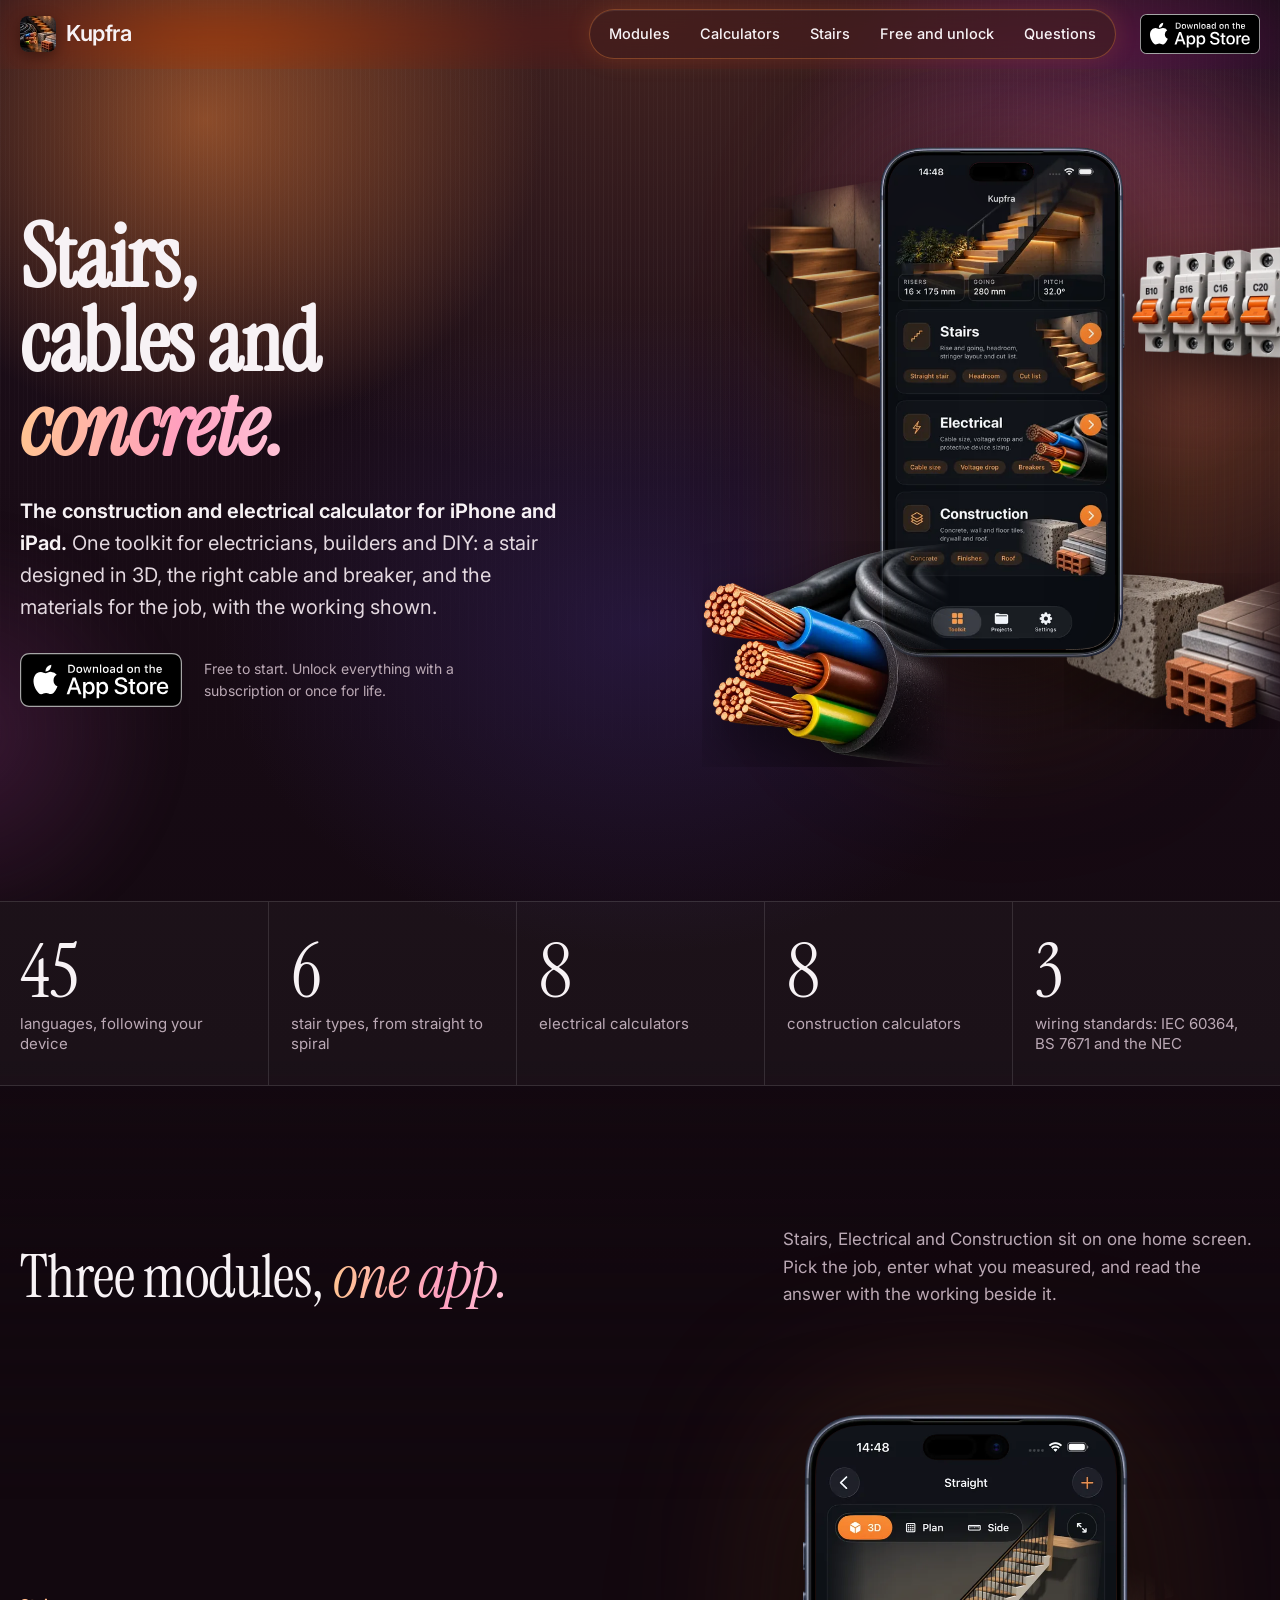
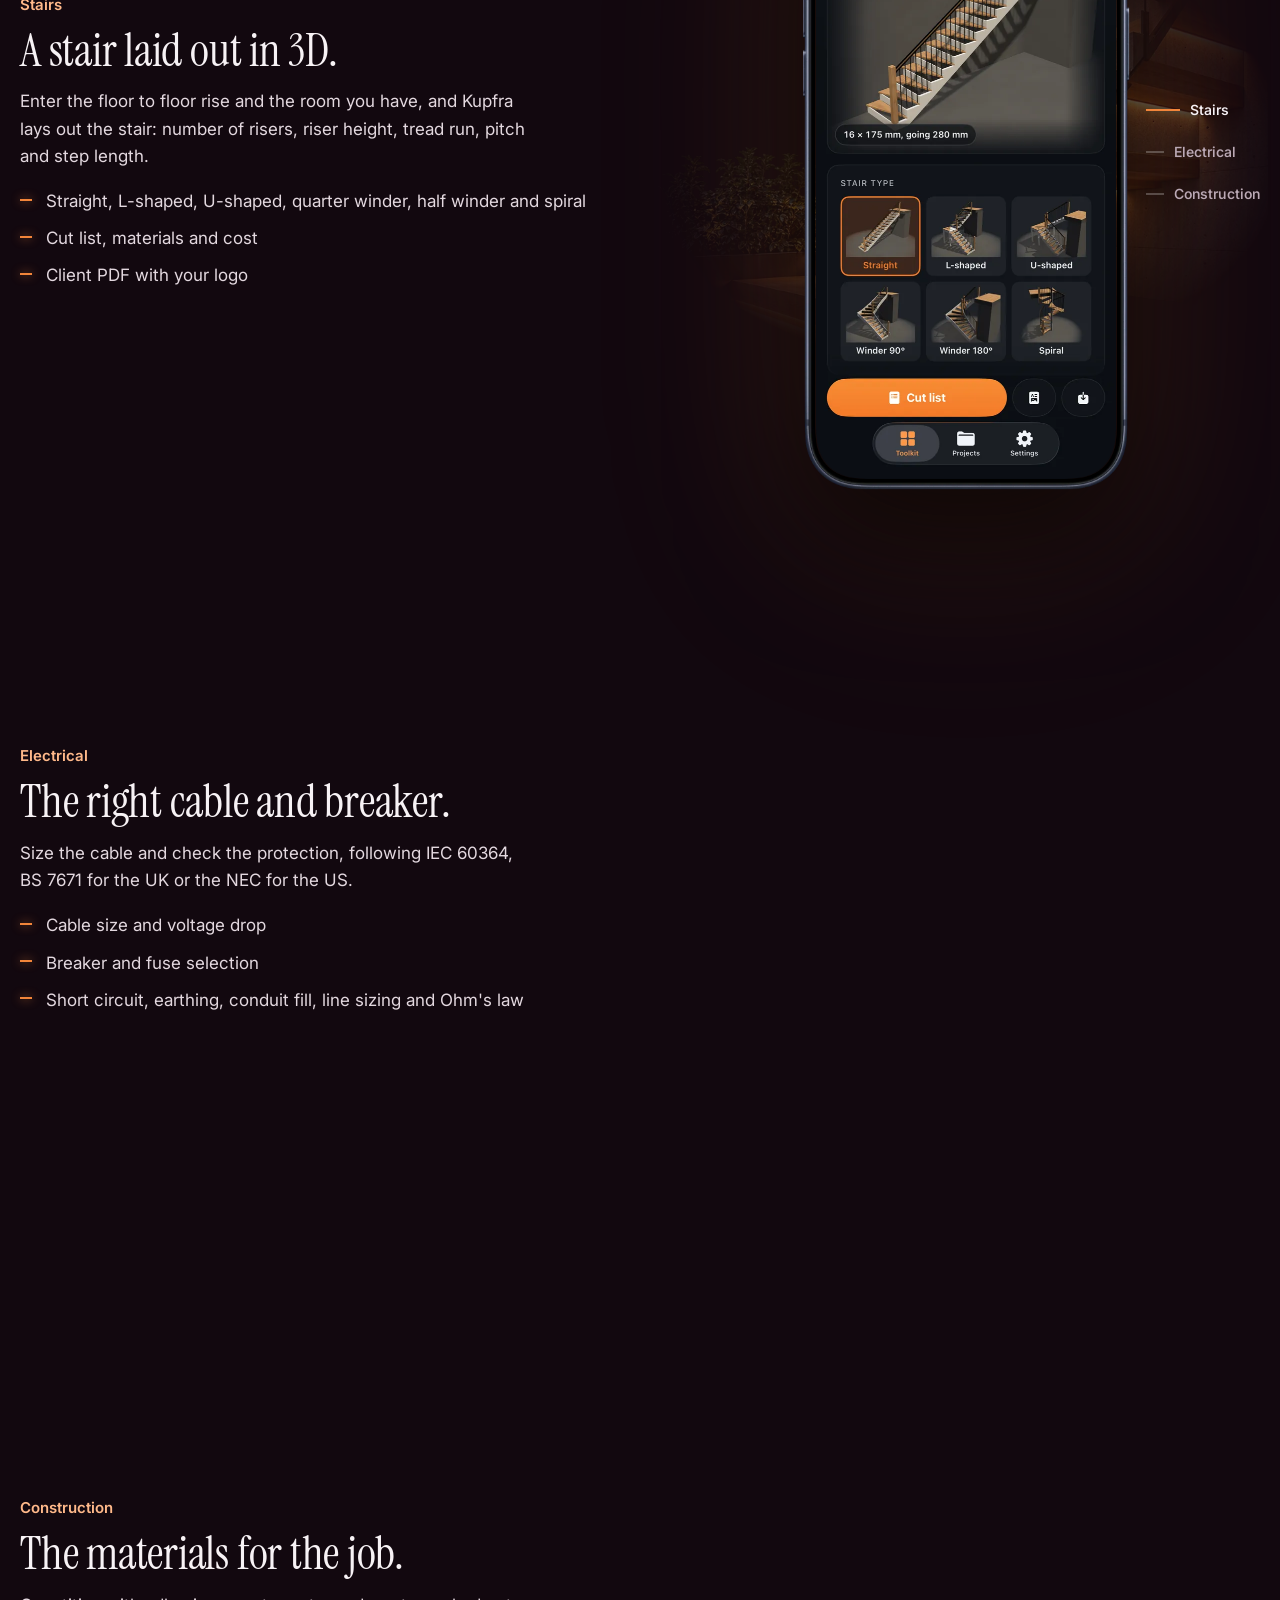
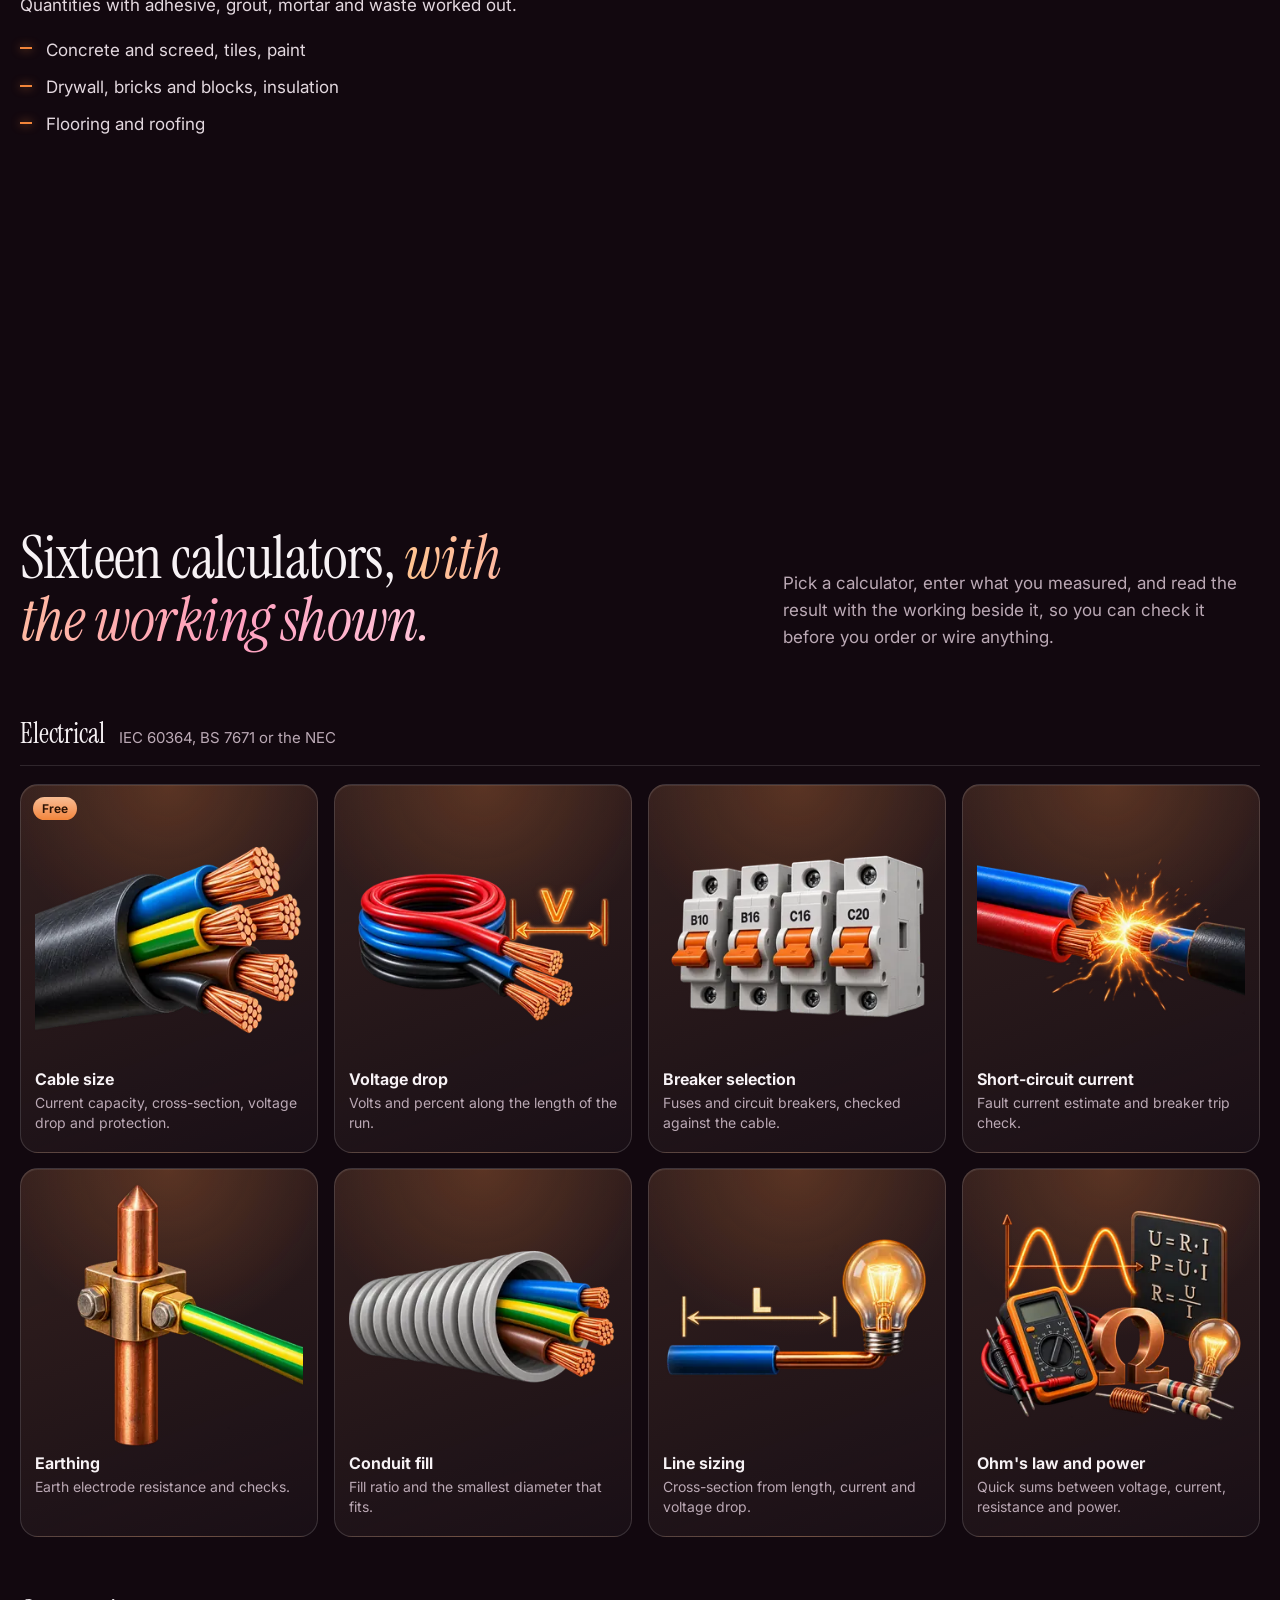
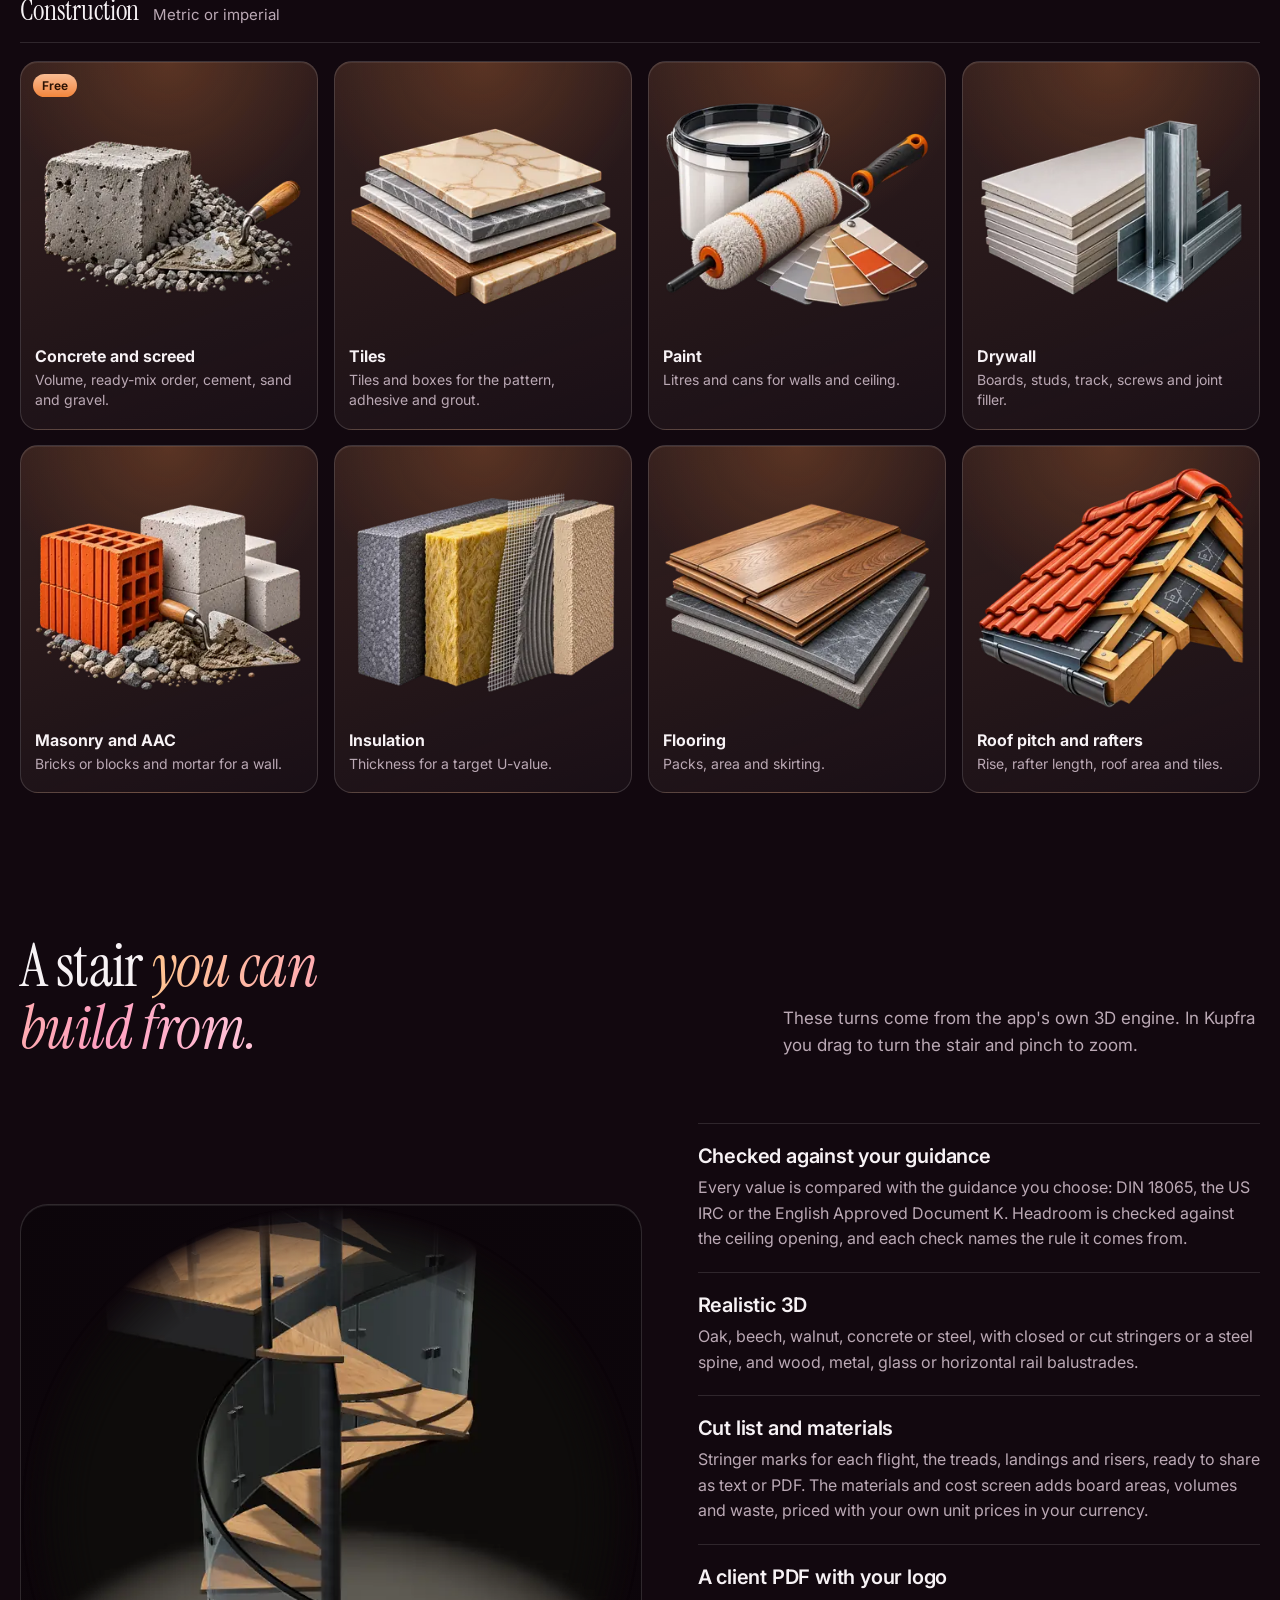
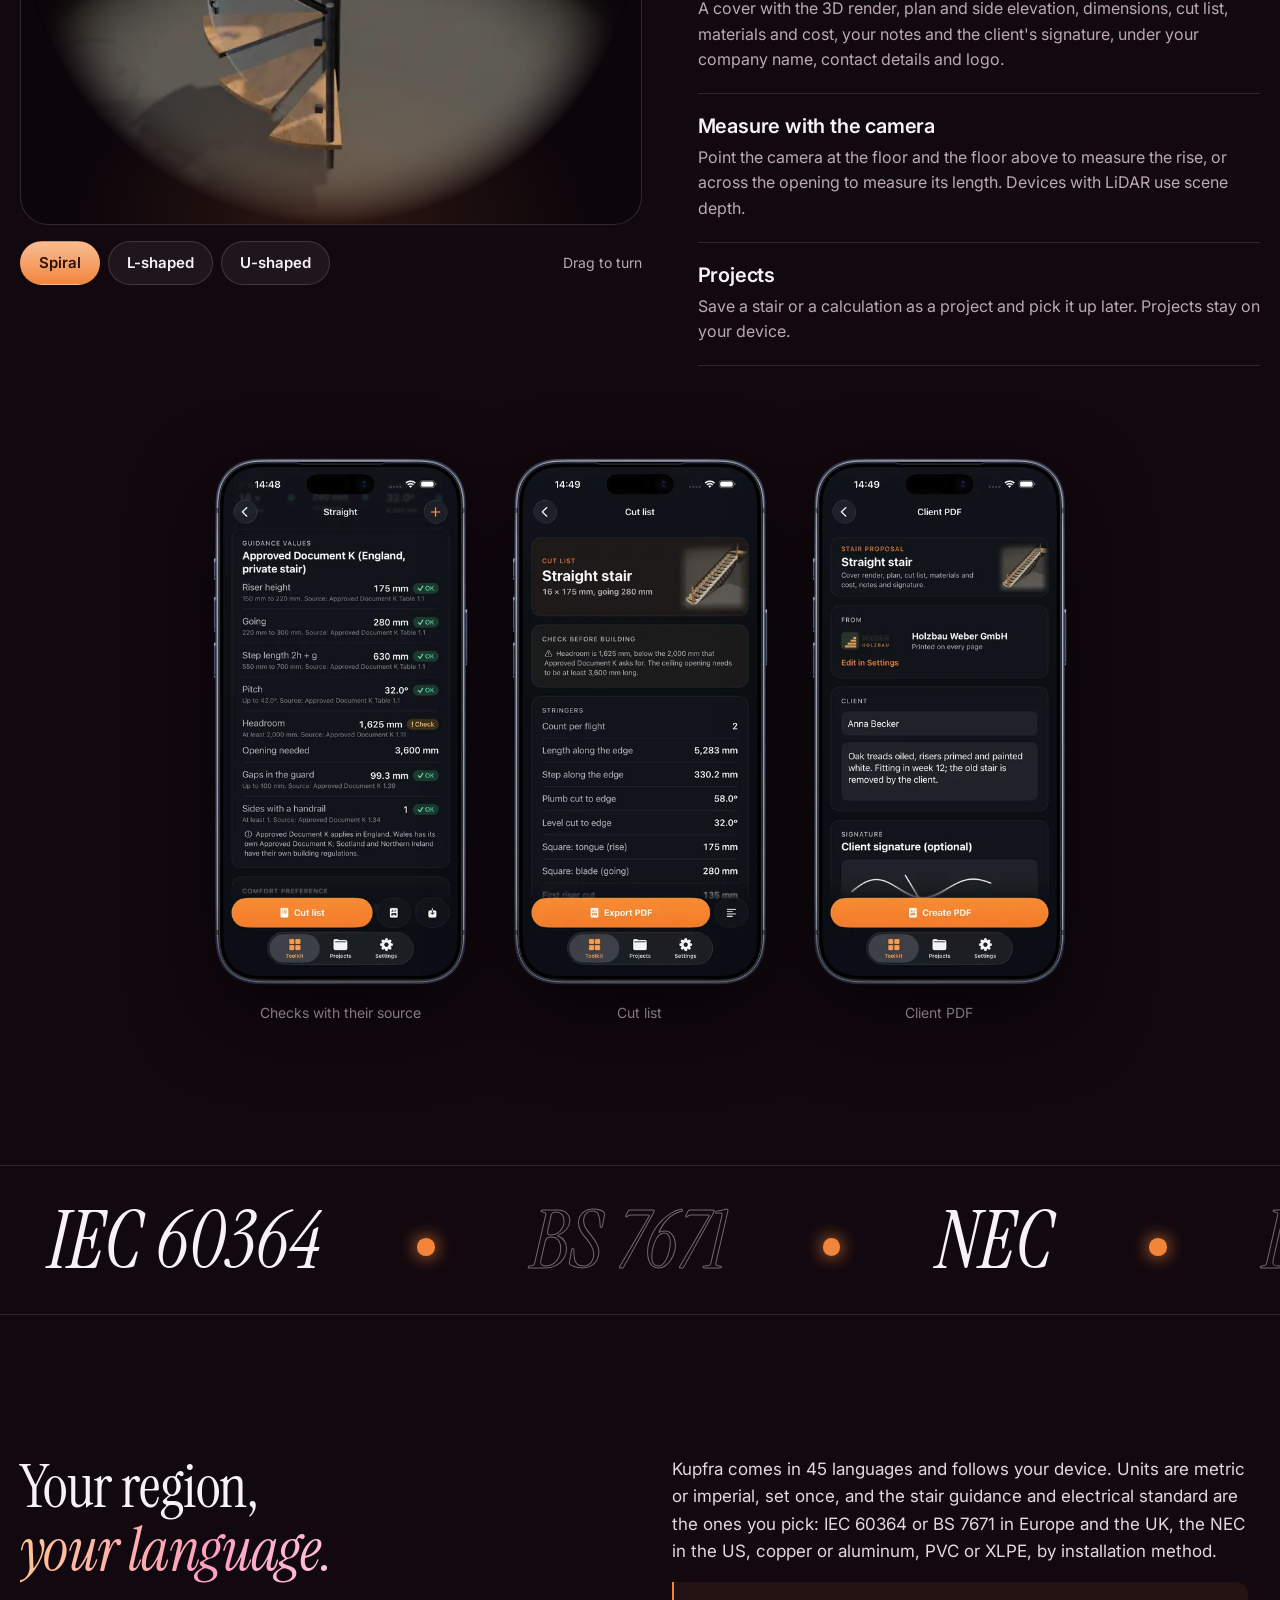
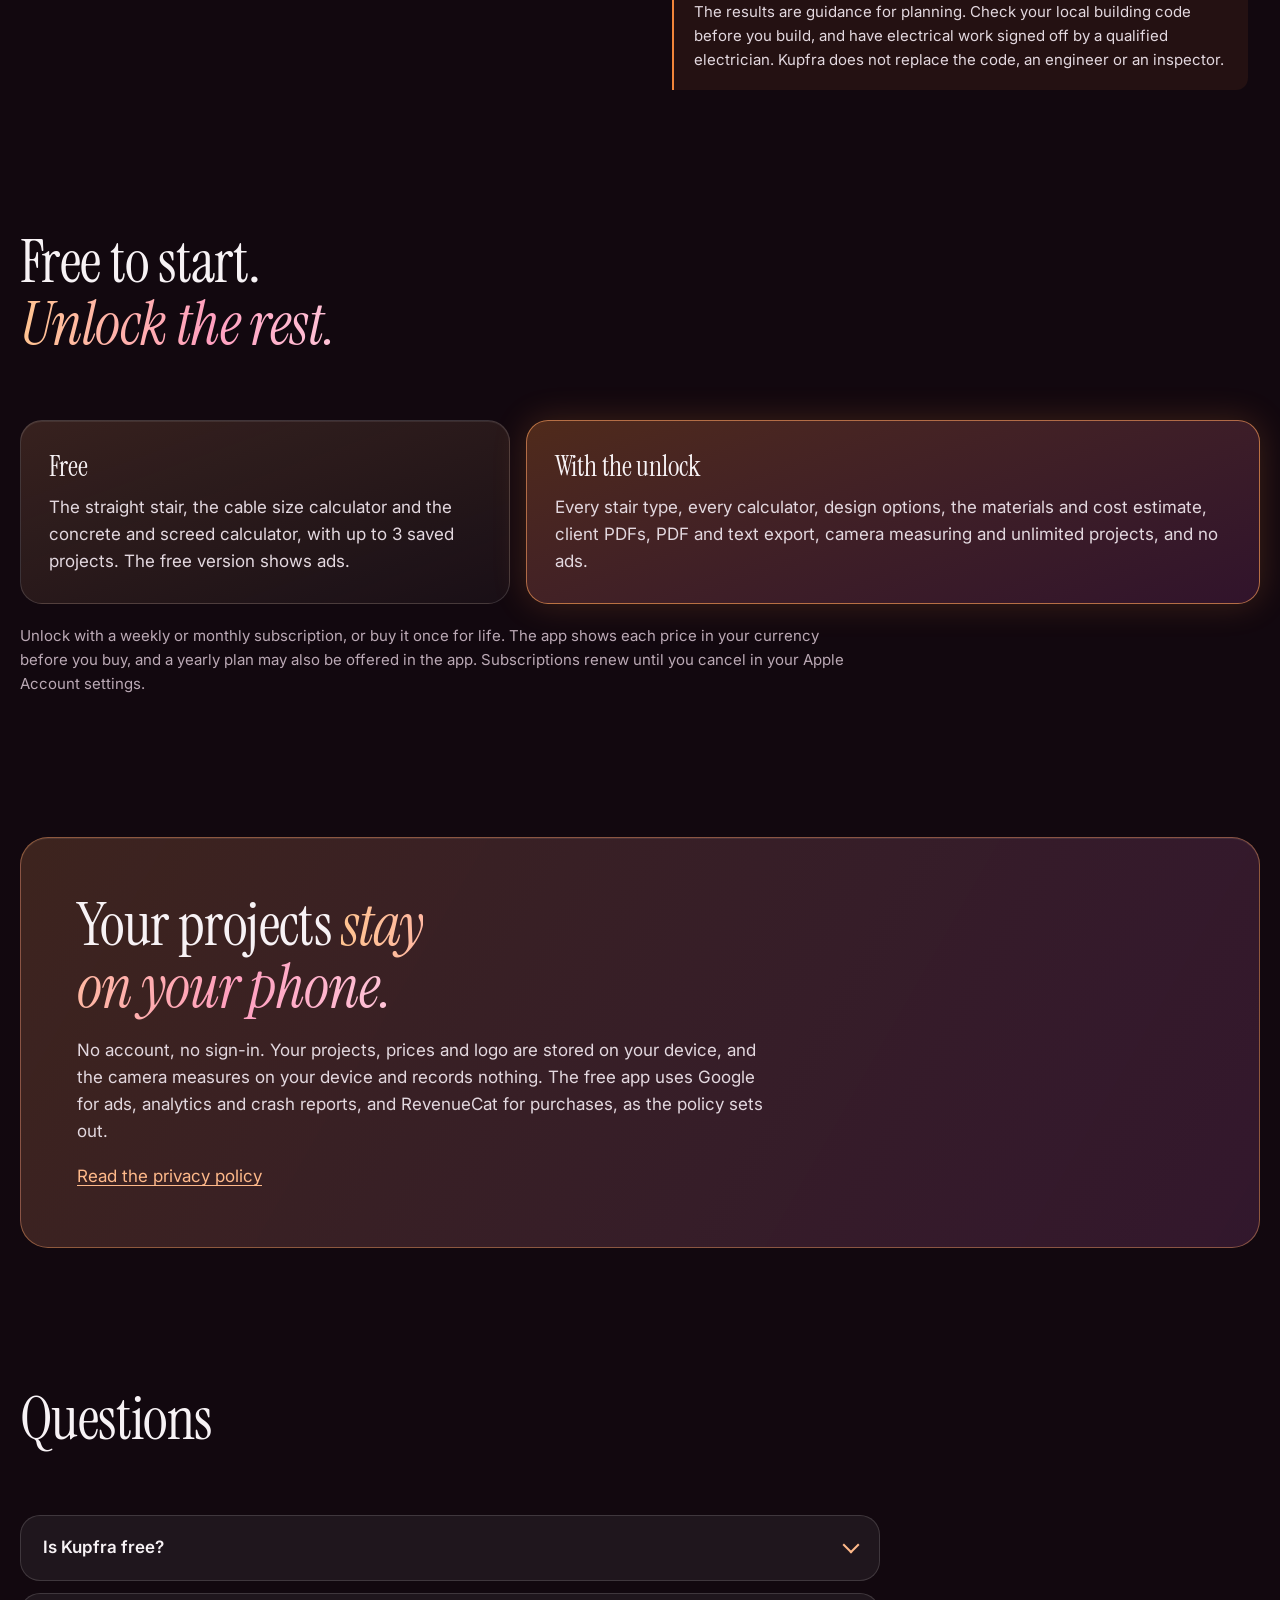
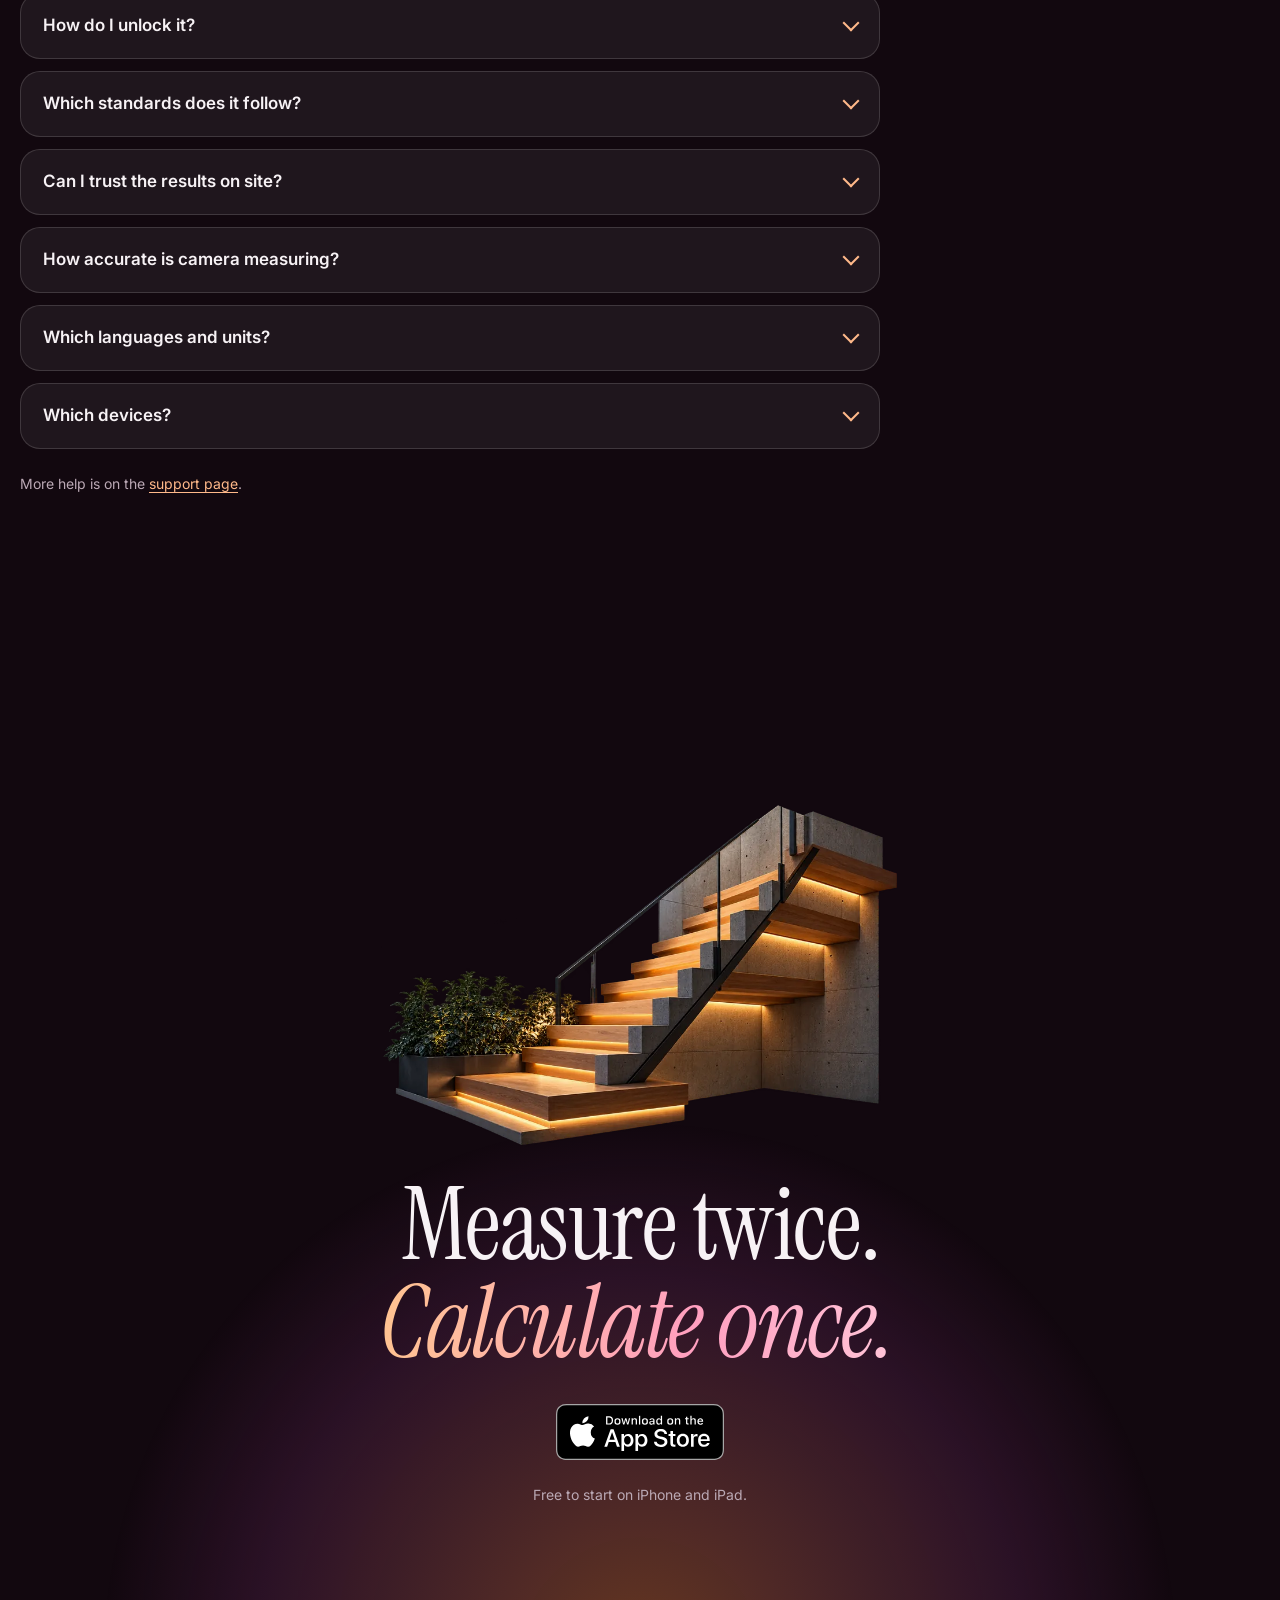
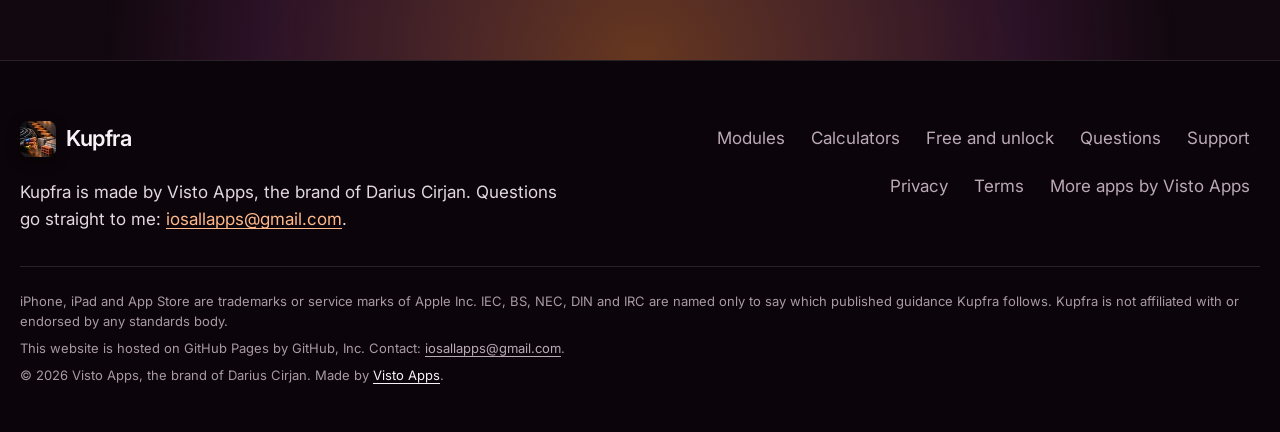
==== commit db8b04a2: "Redesign kupfra.com in the Visto Apps style - aurora in copper and plum, glass cards, Instrument Ser" ====
--- a/index.html
+++ b/index.html
@@ -27,8 +27,9 @@
     <link rel="icon" type="image/png" sizes="32x32" href="/favicon-32.png">
     <link rel="icon" type="image/png" sizes="16x16" href="/favicon-16.png">
     <link rel="apple-touch-icon" href="/apple-touch-icon.png">
-    <link rel="preload" href="/fonts/archivo-var.woff2" as="font" type="font/woff2" crossorigin>
-    <link rel="stylesheet" href="/styles.css?v=20261115a">
+    <link rel="preload" href="/fonts/instrument-serif.woff2" as="font" type="font/woff2" crossorigin>
+    <link rel="preload" href="/fonts/inter.woff2" as="font" type="font/woff2" crossorigin>
+    <link rel="stylesheet" href="/styles.css?v=20261115e">
     <script>document.documentElement.classList.add("js")</script>
     <!-- /build:head -->
     <link rel="preload" as="image" type="image/webp" href="/img/shot-home-600.webp" imagesrcset="/img/shot-home-360.webp 360w, /img/shot-home-600.webp 600w" imagesizes="(min-width: 960px) 250px, 46vw" fetchpriority="high">
@@ -78,7 +79,7 @@
             <div class="hero-glow" aria-hidden="true"></div>
             <div class="wrap hero-grid">
                 <div class="hero-copy">
-                    <h1 id="hero-title"><span class="line"><span>Stairs,</span></span> <span class="line"><span>cables and</span></span> <span class="line"><span>concrete.</span></span></h1>
+                    <h1 id="hero-title"><span class="line"><span>Stairs,</span></span> <span class="line"><span>cables and</span></span> <span class="line"><span><em>concrete.</em></span></span></h1>
                     <p class="hero-sub"><strong>The construction and electrical calculator for iPhone and iPad.</strong> One toolkit for electricians, builders and DIY: a stair designed in 3D, the right cable and breaker, and the materials for the job, with the working shown.</p>
                     <div class="hero-cta">
                         <a class="badge" href="https://apps.apple.com/app/id6827716801"><img src="/img/app-store-black-en-us.svg" width="135" height="45" alt="Download Kupfra on the App Store"></a>
@@ -110,7 +111,7 @@
         <section class="section" id="modules" aria-labelledby="modules-title">
             <div class="wrap">
                 <div class="section-intro">
-                    <h2 class="reveal" id="modules-title">Three modules, one app.</h2>
+                    <h2 class="reveal" id="modules-title">Three modules, <em>one app.</em></h2>
                     <p class="reveal">Stairs, Electrical and Construction sit on one home screen. Pick the job, enter what you measured, and read the answer with the working beside it.</p>
                 </div>
                 <div class="modules">
@@ -171,7 +172,7 @@
         <section class="section" id="calculators" aria-labelledby="calculators-title">
             <div class="wrap">
                 <div class="section-intro">
-                    <h2 class="reveal" id="calculators-title">Sixteen calculators, with the working shown.</h2>
+                    <h2 class="reveal" id="calculators-title">Sixteen calculators, <em>with the working shown.</em></h2>
                     <p class="reveal">Pick a calculator, enter what you measured, and read the result with the working beside it, so you can check it before you order or wire anything.</p>
                 </div>
                 <div class="toolset">
@@ -206,7 +207,7 @@
         <section class="section" id="stairs" aria-labelledby="stairs-title">
             <div class="wrap">
                 <div class="section-intro">
-                    <h2 class="reveal" id="stairs-title">A stair you can build from.</h2>
+                    <h2 class="reveal" id="stairs-title">A stair <em>you can build from.</em></h2>
                     <p class="reveal">These turns come from the app's own 3D engine. In Kupfra you drag to turn the stair and pinch to zoom.</p>
                 </div>
                 <div class="turn-wrap">
@@ -246,7 +247,7 @@
 
         <section class="section" id="regions" aria-labelledby="regions-title">
             <div class="wrap split">
-                <h2 class="reveal" id="regions-title">Your region, your language.</h2>
+                <h2 class="reveal" id="regions-title">Your region, <em>your language.</em></h2>
                 <div class="body reveal">
                     <p>Kupfra comes in 45 languages and follows your device. Units are metric or imperial, set once, and the stair guidance and electrical standard are the ones you pick: IEC 60364 or BS 7671 in Europe and the UK, the NEC in the US, copper or aluminum, PVC or XLPE, by installation method.</p>
                     <p class="note">The results are guidance for planning. Check your local building code before you build, and have electrical work signed off by a qualified electrician. Kupfra does not replace the code, an engineer or an inspector.</p>
@@ -257,7 +258,7 @@
         <section class="section" id="price" aria-labelledby="price-title">
             <div class="wrap">
                 <div class="section-intro">
-                    <h2 class="reveal" id="price-title">Free to start. Unlock the rest.</h2>
+                    <h2 class="reveal" id="price-title">Free to start. <em>Unlock the rest.</em></h2>
                 </div>
                 <div class="price-grid reveal">
                     <div class="price-col">
@@ -276,7 +277,7 @@
         <section class="section" id="privacy" aria-labelledby="privacy-title">
             <div class="wrap">
                 <div class="privacy-band reveal">
-                    <h2 id="privacy-title">Your projects stay on your phone.</h2>
+                    <h2 id="privacy-title">Your projects <em>stay on your phone.</em></h2>
                     <p>No account, no sign-in. Your projects, prices and logo are stored on your device, and the camera measures on your device and records nothing. The free app uses Google for ads, analytics and crash reports, and RevenueCat for purchases, as the policy sets out.</p>
                     <p><a href="/privacy.html">Read the privacy policy</a></p>
                 </div>
@@ -325,7 +326,7 @@
         <section class="closing" aria-labelledby="closing-title">
             <div class="wrap">
                 <img class="closing-art reveal" src="/img/art-stairs-900.webp" width="900" height="598" alt="" loading="lazy" decoding="async">
-                <h2 id="closing-title">Measure twice. Calculate once.</h2>
+                <h2 id="closing-title">Measure twice. <em>Calculate once.</em></h2>
                 <a class="badge" href="https://apps.apple.com/app/id6827716801"><img src="/img/app-store-black-en-us.svg" width="135" height="45" alt="Download Kupfra on the App Store" loading="lazy"></a>
                 <p class="small">Free to start on iPhone and iPad.</p>
             </div>
@@ -352,17 +353,18 @@
                         <li><a href="/support.html">Support</a></li>
                         <li><a href="/privacy.html">Privacy</a></li>
                         <li><a href="/terms.html">Terms</a></li>
+                        <li><a href="https://vistoapps.com/apps.html">More apps by Visto Apps</a></li>
                     </ul>
                 </nav>
             </div>
             <div class="footer-small">
                 <p>iPhone, iPad and App Store are trademarks or service marks of Apple Inc. IEC, BS, NEC, DIN and IRC are named only to say which published guidance Kupfra follows. Kupfra is not affiliated with or endorsed by any standards body.</p>
                 <p>This website is hosted on GitHub Pages by GitHub, Inc. Contact: <a href="mailto:iosallapps@gmail.com">iosallapps@gmail.com</a>.</p>
-                <p>&copy; 2026 Visto Apps, the brand of Darius Cirjan</p>
+                <p>&copy; 2026 Visto Apps, the brand of Darius Cirjan. <span class="footer-visto">Made by <a href="https://vistoapps.com">Visto Apps</a>.</span></p>
             </div>
         </div>
     </footer>
     <!-- /build:footer -->
-    <script src="/site.js?v=20261115a" defer></script>
+    <script src="/site.js?v=20261115e" defer></script>
 </body>
 </html>
--- a/styles.css
+++ b/styles.css
@@ -1,32 +1,42 @@
-/* kupfra.com. Carbon, copper and one variable face (Archivo, SIL OFL, self-hosted). No external requests. */
-
-@font-face {
-    font-family: "Archivo";
-    src: url("/fonts/archivo-var.woff2") format("woff2-variations"), url("/fonts/archivo-var.woff2") format("woff2");
-    font-weight: 100 900;
-    font-stretch: 62% 125%;
-    font-display: swap;
-}
+/* kupfra.com. Visto Apps style: dark aurora in the app's colours (copper and plum), glass surfaces,
+   Instrument Serif headlines, Inter text, all self-hosted (SIL OFL). No external requests. */
+
+@font-face { font-family: "Instrument Serif"; src: url("/fonts/instrument-serif.woff2") format("woff2"); font-weight: 400; font-style: normal; font-display: swap; }
+@font-face { font-family: "Instrument Serif"; src: url("/fonts/instrument-serif-italic.woff2") format("woff2"); font-weight: 400; font-style: italic; font-display: swap; }
+@font-face { font-family: "Inter"; src: url("/fonts/inter.woff2") format("woff2"); font-weight: 100 900; font-style: normal; font-display: swap; }
 
 :root {
     color-scheme: dark;
-    --carbon: #0E0C0B;
-    --graphite: #181512;
-    --steel: #252019;
-    --line: rgba(244, 238, 230, 0.09);
-    --line-strong: rgba(244, 238, 230, 0.18);
-    --paper: #F4EEE6;
-    --dust: #A99F94;
-    --copper: #D9702A;
-    --copper-hi: #F59A55;
-    --copper-lo: #7A3814;
-    --copper-text: #F2A066;
-    --font: "Archivo", -apple-system, BlinkMacSystemFont, "Segoe UI", system-ui, sans-serif;
+    /* app palette: the only block that changes between Visto app sites */
+    --c1: #f2853a;
+    --c2: #7a2f6e;
+    --c3: #3d2a7a;
+    --accent-a: #ffc48f;
+    --accent-b: #ff9fbf;
+    --on-c1: #2b1204;
+    /* shared */
+    --bg: #12080f;
+    --bg-2: #1d0e1a;
+    --carbon: var(--bg);
+    --graphite: rgba(255, 255, 255, 0.06);
+    --steel: rgba(255, 255, 255, 0.1);
+    --line: rgba(255, 255, 255, 0.12);
+    --line-strong: rgba(255, 255, 255, 0.24);
+    --paper: #f7f2f5;
+    --dust: #bba9b5;
+    --copper: var(--c1);
+    --copper-hi: #ffb27a;
+    --copper-lo: var(--c2);
+    --copper-text: #ffb98a;
+    --glass: rgba(255, 255, 255, 0.06);
+    --glass-line: rgba(255, 255, 255, 0.14);
+    --serif: "Instrument Serif", "Iowan Old Style", Georgia, serif;
+    --font: "Inter", -apple-system, BlinkMacSystemFont, "Segoe UI", system-ui, sans-serif;
     --gutter-l: max(16px, env(safe-area-inset-left));
     --gutter-r: max(16px, env(safe-area-inset-right));
     --max: 1240px;
     --ease: cubic-bezier(0.2, 0.7, 0.1, 1);
-    --header-h: 64px;
+    --header-h: 68px;
 }
 
 *,
@@ -37,7 +47,6 @@
     -webkit-text-size-adjust: 100%;
     text-size-adjust: 100%;
     scroll-padding-top: calc(var(--header-h) + 16px + env(safe-area-inset-top));
-    background: var(--carbon);
     overflow-x: clip;
 }
 
@@ -52,7 +61,6 @@
     font-family: var(--font);
     font-size: 1.0625rem;
     line-height: 1.6;
-    font-stretch: 100%;
     -webkit-font-smoothing: antialiased;
     overflow-x: clip;
 }
@@ -68,7 +76,6 @@
 
 h2 {
     font-size: clamp(2rem, 5.2vw, 4rem);
-    font-stretch: 112%;
     font-weight: 780;
     letter-spacing: -0.025em;
     line-height: 1.02;
@@ -118,13 +125,13 @@
     top: 0;
     z-index: 50;
     padding-top: env(safe-area-inset-top);
-    background: rgba(14, 12, 11, 0.55);
+    background: transparent;
     -webkit-backdrop-filter: saturate(160%) blur(18px);
     backdrop-filter: saturate(160%) blur(18px);
     border-bottom: 1px solid transparent;
     transition: background-color 0.3s, border-color 0.3s;
 }
-.site-header.is-scrolled { background: rgba(14, 12, 11, 0.82); border-bottom-color: var(--line); }
+.site-header.is-scrolled { background: rgba(18, 8, 15, 0.8); border-bottom-color: var(--line); }
 
 .bar { display: flex; align-items: center; gap: 24px; min-height: var(--header-h); }
 
@@ -135,7 +142,6 @@
     color: var(--paper);
     text-decoration: none;
     font-weight: 800;
-    font-stretch: 120%;
     font-size: 1.125rem;
     letter-spacing: -0.01em;
     min-height: 44px;
@@ -194,13 +200,13 @@
 .hero-glow::before {
     width: 70vmax; height: 70vmax;
     right: -18vmax; top: 2vmax;
-    background: radial-gradient(closest-side, rgba(217, 112, 42, 0.30), rgba(217, 112, 42, 0.08) 55%, transparent 72%);
+    background: radial-gradient(closest-side, color-mix(in srgb, var(--c1) 30%, transparent), color-mix(in srgb, var(--c1) 8%, transparent) 55%, transparent 72%);
     animation: drift 18s ease-in-out infinite alternate;
 }
 .hero-glow::after {
     width: 46vmax; height: 46vmax;
     left: -16vmax; bottom: -10vmax;
-    background: radial-gradient(closest-side, rgba(122, 56, 20, 0.35), transparent 70%);
+    background: radial-gradient(closest-side, color-mix(in srgb, var(--c2) 35%, transparent), transparent 70%);
     animation: drift 24s ease-in-out infinite alternate-reverse;
 }
 @keyframes drift {
@@ -217,7 +223,6 @@
 
 .hero h1 {
     font-size: clamp(2.875rem, 12.2vw, 6rem);
-    font-stretch: 125%;
     font-weight: 820;
     letter-spacing: -0.035em;
     line-height: 0.92;
@@ -234,7 +239,7 @@
     color: transparent;
 }
 
-.hero-sub { font-size: clamp(1.0625rem, 1.6vw, 1.25rem); color: #D8D0C6; max-width: 34rem; }
+.hero-sub { font-size: clamp(1.0625rem, 1.6vw, 1.25rem); color: #e3d8df; max-width: 34rem; }
 .hero-sub strong { color: var(--paper); font-weight: 650; }
 .hero-cta { display: flex; flex-wrap: wrap; align-items: center; gap: 14px 22px; margin-top: 30px; }
 .hero-cta .badge img { height: 54px; }
@@ -248,7 +253,7 @@
 }
 .stage .layer { position: absolute; will-change: transform; }
 .stage .device-layer { left: 50%; top: 0; width: 49%; margin-left: -24.5%; z-index: 3; }
-.stage .device-layer .device { filter: drop-shadow(0 40px 60px rgba(0, 0, 0, 0.65)) drop-shadow(0 0 70px rgba(217, 112, 42, 0.22)); }
+.stage .device-layer .device { filter: drop-shadow(0 40px 60px rgba(0, 0, 0, 0.65)) drop-shadow(0 0 70px color-mix(in srgb, var(--c1) 22%, transparent)); }
 .float-stair { width: 46%; left: -4%; top: 4%; z-index: 1; opacity: 0.9; -webkit-mask-image: radial-gradient(closest-side, #000 60%, transparent); mask-image: radial-gradient(closest-side, #000 60%, transparent); }
 .float-breaker { width: 34%; right: -9%; top: 16%; z-index: 4; }
 .float-cable { width: 50%; left: -8%; bottom: 2%; z-index: 4; -webkit-mask-image: linear-gradient(90deg, #000 62%, transparent 96%); mask-image: linear-gradient(90deg, #000 62%, transparent 96%); }
@@ -319,7 +324,6 @@
     order: 1;
     margin: 0;
     font-size: clamp(2.75rem, 6vw, 4.5rem);
-    font-stretch: 62%;
     font-weight: 700;
     line-height: 0.95;
     font-variant-numeric: tabular-nums lining-nums;
@@ -346,14 +350,14 @@
 }
 
 .ticks { list-style: none; margin: 18px 0 0; padding: 0; display: grid; gap: 10px; }
-.ticks li { position: relative; padding-left: 26px; color: #D8D0C6; }
+.ticks li { position: relative; padding-left: 26px; color: #e3d8df; }
 .ticks li::before {
     content: "";
     position: absolute;
     left: 0; top: 0.62em;
     width: 12px; height: 2px;
     background: var(--copper);
-    box-shadow: 0 0 10px rgba(217, 112, 42, 0.8);
+    box-shadow: 0 0 10px color-mix(in srgb, var(--c1) 80%, transparent);
 }
 
 /* ---------- Modules: the phone stays, the chapters scroll ---------- */
@@ -361,7 +365,7 @@
 .modules { display: grid; gap: 72px; }
 .chapter { display: grid; gap: 22px; }
 .chapter h3 { margin-bottom: 14px; font-size: clamp(1.75rem, 3.4vw, 2.75rem); font-stretch: 118%; font-weight: 780; letter-spacing: -0.02em; line-height: 1.02; }
-.chapter p { color: #D8D0C6; max-width: 32rem; }
+.chapter p { color: #e3d8df; max-width: 32rem; }
 .chapter .module-kicker { color: var(--copper-text); font-weight: 600; font-size: 0.9375rem; margin: 0 0 10px; }
 .chapter-phone { width: min(62vw, 260px); margin: 8px auto 0; }
 .chapter-phone .device { filter: drop-shadow(0 30px 40px rgba(0, 0, 0, 0.6)); }
@@ -392,7 +396,7 @@
         mask-image: radial-gradient(closest-side, #000 55%, transparent);
     }
     .module-art img.is-on { opacity: 0.38; transform: none; }
-    .module-phone { position: relative; height: min(76vh, 700px); aspect-ratio: 1470 / 3000; filter: drop-shadow(0 50px 60px rgba(0, 0, 0, 0.7)) drop-shadow(0 0 80px rgba(217, 112, 42, 0.18)); }
+    .module-phone { position: relative; height: min(76vh, 700px); aspect-ratio: 1470 / 3000; filter: drop-shadow(0 50px 60px rgba(0, 0, 0, 0.7)) drop-shadow(0 0 80px color-mix(in srgb, var(--c1) 18%, transparent)); }
     .module-phone .device { height: 100%; }
     .module-phone .screen img { opacity: 0; transform: translateY(3%); transition: opacity 0.5s, transform 0.7s var(--ease); }
     .module-phone .screen img.is-on { opacity: 1; transform: none; }
@@ -437,13 +441,13 @@
     padding: 14px 14px 18px;
     border-radius: 18px;
     background:
-        radial-gradient(240px circle at var(--gx) var(--gy), rgba(217, 112, 42, 0.16), transparent 70%),
+        radial-gradient(240px circle at var(--gx) var(--gy), color-mix(in srgb, var(--c1) 16%, transparent), transparent 70%),
         linear-gradient(180deg, #1C1915, #141210);
     border: 1px solid var(--line);
     transform: perspective(800px) rotateX(var(--rx)) rotateY(var(--ry));
     transition: transform 0.4s var(--ease), border-color 0.3s;
 }
-.tool:hover { border-color: rgba(242, 160, 102, 0.35); }
+.tool:hover { border-color: color-mix(in srgb, var(--copper-text) 35%, transparent); }
 .tool img { width: 100%; aspect-ratio: 1; object-fit: contain; margin: -4px auto 6px; transform: translateZ(0); transition: transform 0.5s var(--ease); }
 .tool:hover img { transform: translateY(-4px) scale(1.04); }
 .tool h4 { margin: 0 0 4px; font-size: 1rem; font-weight: 680; line-height: 1.25; }
@@ -453,8 +457,8 @@
     top: 12px; left: 12px;
     padding: 2px 9px;
     border-radius: 999px;
-    background: rgba(217, 112, 42, 0.16);
-    border: 1px solid rgba(242, 160, 102, 0.4);
+    background: color-mix(in srgb, var(--c1) 16%, transparent);
+    border: 1px solid color-mix(in srgb, var(--copper-text) 40%, transparent);
     color: var(--copper-text);
     font-size: 0.75rem;
     font-weight: 650;
@@ -489,7 +493,7 @@
     content: "";
     position: absolute; inset: 0;
     pointer-events: none;
-    background: radial-gradient(60% 40% at 50% 100%, rgba(217, 112, 42, 0.14), transparent 70%);
+    background: radial-gradient(60% 40% at 50% 100%, color-mix(in srgb, var(--c1) 14%, transparent), transparent 70%);
 }
 .turn-controls { display: flex; flex-wrap: wrap; align-items: center; gap: 8px; margin-top: 16px; }
 .turn-controls button {
@@ -529,13 +533,12 @@
 .marquee li {
     padding: 0 0.6em;
     font-size: clamp(2.25rem, 6vw, 4.75rem);
-    font-stretch: 125%;
     font-weight: 800;
     letter-spacing: -0.02em;
     line-height: 1.1;
     white-space: nowrap;
     color: transparent;
-    -webkit-text-stroke: 1px rgba(244, 238, 230, 0.4);
+    -webkit-text-stroke: 1px rgba(255, 255, 255, 0.4);
 }
 .marquee li:nth-child(odd) { color: var(--paper); -webkit-text-stroke: 0; }
 .marquee li::after { content: ""; display: inline-block; width: 0.22em; height: 0.22em; margin-left: 1.2em; border-radius: 50%; background: var(--copper); vertical-align: middle; box-shadow: 0 0 18px var(--copper); }
@@ -555,13 +558,13 @@
 
 .split { display: grid; gap: 28px; }
 @media (min-width: 960px) { .split { grid-template-columns: minmax(0, 1fr) minmax(0, 1fr); gap: 64px; align-items: start; } }
-.split .body p { color: #D8D0C6; max-width: 36rem; }
+.split .body p { color: #e3d8df; max-width: 36rem; }
 .note {
     padding: 18px 20px;
     border-left: 2px solid var(--copper);
-    background: rgba(217, 112, 42, 0.06);
+    background: color-mix(in srgb, var(--c1) 6%, transparent);
     border-radius: 0 12px 12px 0;
-    color: #D8D0C6;
+    color: #e3d8df;
     font-size: 0.9375rem;
 }
 
@@ -569,19 +572,19 @@
 @media (min-width: 760px) { .price-grid { grid-template-columns: minmax(0, 0.8fr) minmax(0, 1.2fr); } }
 .price-col { padding: 28px; border-radius: 22px; border: 1px solid var(--line); background: var(--graphite); }
 .price-col h3 { font-size: 1.5rem; font-stretch: 115%; margin-bottom: 10px; }
-.price-col p { color: #D8D0C6; }
+.price-col p { color: #e3d8df; }
 .price-col.unlock {
     position: relative;
-    border-color: rgba(242, 160, 102, 0.35);
+    border-color: color-mix(in srgb, var(--copper-text) 35%, transparent);
     background:
-        radial-gradient(120% 90% at 100% 0%, rgba(217, 112, 42, 0.22), transparent 60%),
+        radial-gradient(120% 90% at 100% 0%, color-mix(in srgb, var(--c1) 22%, transparent), transparent 60%),
         var(--graphite);
 }
 .price-foot { margin-top: 20px; color: var(--dust); font-size: 0.9375rem; max-width: 52rem; }
 
 .privacy-band { display: grid; gap: 18px; padding: clamp(32px, 5vw, 56px); border-radius: 28px; border: 1px solid var(--line); background: linear-gradient(135deg, #1A1714, #12100E); }
 .privacy-band h2 { max-width: 20ch; }
-.privacy-band p { color: #D8D0C6; max-width: 44rem; margin: 0; }
+.privacy-band p { color: #e3d8df; max-width: 44rem; margin: 0; }
 
 /* ---------- FAQ ---------- */
 
@@ -610,7 +613,7 @@
     transition: transform 0.3s var(--ease);
 }
 .faq details[open] summary::after { transform: translateY(3px) rotate(-135deg); }
-.faq .answer { padding: 0 0 22px; color: #D8D0C6; max-width: 46rem; }
+.faq .answer { padding: 0 0 22px; color: #e3d8df; max-width: 46rem; }
 .faq-more { margin-top: 24px; }
 
 /* ---------- Closing ---------- */
@@ -623,7 +626,7 @@
     width: 120vmax; height: 120vmax;
     transform: translate(-50%, -50%);
     z-index: -1;
-    background: radial-gradient(closest-side, rgba(217, 112, 42, 0.32), rgba(217, 112, 42, 0.06) 50%, transparent 70%);
+    background: radial-gradient(closest-side, color-mix(in srgb, var(--c1) 32%, transparent), color-mix(in srgb, var(--c1) 6%, transparent) 50%, transparent 70%);
 }
 .closing h2 { margin: 0 auto 32px; max-width: 14ch; font-size: clamp(2.5rem, 8vw, 6.5rem); font-stretch: 125%; font-weight: 820; letter-spacing: -0.035em; line-height: 0.95; }
 .closing .badge img { height: 56px; margin: 0 auto; }
@@ -640,14 +643,14 @@
 
 /* ---------- Footer ---------- */
 
-.site-footer { padding: 56px 0 calc(40px + env(safe-area-inset-bottom)); border-top: 1px solid var(--line); background: #0B0A09; }
+.site-footer { padding: 56px 0 calc(40px + env(safe-area-inset-bottom)); border-top: 1px solid var(--line); background: rgba(8, 3, 7, 0.6); }
 .footer-top { display: grid; gap: 24px; margin-bottom: 32px; }
 @media (min-width: 860px) { .footer-top { grid-template-columns: minmax(0, 1fr) auto; align-items: start; } }
-.footer-maker { margin: 14px 0 0; color: #D8D0C6; max-width: 34rem; }
+.footer-maker { margin: 14px 0 0; color: #e3d8df; max-width: 34rem; }
 .footer-links { list-style: none; margin: 0; padding: 0; display: flex; flex-wrap: wrap; gap: 4px 6px; }
 .footer-links a { display: inline-flex; align-items: center; min-height: 44px; padding: 0 10px; color: var(--dust); text-decoration: none; }
 .footer-links a:hover { color: var(--paper); }
-.footer-small { padding-top: 24px; border-top: 1px solid var(--line); color: #8E857B; font-size: 0.8125rem; }
+.footer-small { padding-top: 24px; border-top: 1px solid var(--line); color: #a99aa4; font-size: 0.8125rem; }
 .footer-small p { margin-bottom: 6px; }
 .footer-small a { color: var(--dust); }
 
@@ -661,7 +664,7 @@
     width: 70vmax; height: 70vmax;
     z-index: -1;
     pointer-events: none;
-    background: radial-gradient(closest-side, rgba(217, 112, 42, 0.16), transparent 70%);
+    background: radial-gradient(closest-side, color-mix(in srgb, var(--c1) 16%, transparent), transparent 70%);
 }
 .container {
     width: 100%;
@@ -674,18 +677,18 @@
 .doc h2 { font-size: clamp(1.375rem, 3vw, 1.75rem); font-stretch: 110%; font-weight: 720; letter-spacing: -0.01em; line-height: 1.2; max-width: none; margin: 48px 0 14px; padding-top: 22px; border-top: 1px solid var(--line); }
 .doc h3 { margin: 28px 0 10px; font-size: 1.125rem; }
 .doc p,
-.doc li { color: #D8D0C6; }
+.doc li { color: #e3d8df; }
 .doc ul { padding-left: 1.2em; margin: 0 0 1em; }
 .doc li { margin-bottom: 0.5em; }
 .doc li::marker { color: var(--copper); }
 .doc strong { color: var(--paper); font-weight: 650; }
 .doc-meta { color: var(--dust); font-size: 0.9375rem; margin-bottom: 4px; }
 .doc-intro { font-size: 1.1875rem; color: var(--dust); }
-.callout { margin: 28px 0; padding: 22px 24px; border-radius: 18px; border: 1px solid rgba(242, 160, 102, 0.3); background: radial-gradient(120% 120% at 100% 0%, rgba(217, 112, 42, 0.14), transparent 60%), var(--graphite); }
+.callout { margin: 28px 0; padding: 22px 24px; border-radius: 18px; border: 1px solid color-mix(in srgb, var(--copper-text) 30%, transparent); background: radial-gradient(120% 120% at 100% 0%, color-mix(in srgb, var(--c1) 14%, transparent), transparent 60%), var(--graphite); }
 .doc .faq { margin-top: 20px; }
 
 .notfound { padding: clamp(80px, 14vw, 160px) 0; text-align: center; }
-.notfound img { margin: 0 auto 28px; border-radius: 28px; box-shadow: 0 0 80px rgba(217, 112, 42, 0.35); }
+.notfound img { margin: 0 auto 28px; border-radius: 28px; box-shadow: 0 0 80px color-mix(in srgb, var(--c1) 35%, transparent); }
 .notfound h1 { font-size: clamp(2.25rem, 7vw, 4rem); font-stretch: 122%; font-weight: 820; letter-spacing: -0.03em; line-height: 1; margin-bottom: 16px; }
 .notfound p { color: var(--dust); }
 
@@ -699,7 +702,7 @@
 .legal-section { scroll-margin-top: 90px; }
 .doc .table-wrap { overflow-x: auto; margin: 16px 0 20px; border-radius: 14px; border: 1px solid var(--line); }
 .legal-table { width: 100%; border-collapse: collapse; font-size: 0.875rem; line-height: 1.5; }
-.legal-table th, .legal-table td { text-align: left; vertical-align: top; padding: 12px 14px; border-bottom: 1px solid var(--line); color: #D8D0C6; }
+.legal-table th, .legal-table td { text-align: left; vertical-align: top; padding: 12px 14px; border-bottom: 1px solid var(--line); color: #e3d8df; }
 .legal-table thead th { font-size: 0.72rem; letter-spacing: 0.1em; text-transform: uppercase; color: var(--dust); white-space: nowrap; }
 .legal-table tbody th { color: var(--paper); min-width: 140px; }
 .legal-table tbody tr:last-child > * { border-bottom: 0; }
@@ -711,3 +714,107 @@
     .legal-table th, .legal-table td { border: 0; padding: 3px 0; }
     .legal-table td::before { content: attr(data-label); display: block; font-size: 0.7rem; letter-spacing: 0.1em; text-transform: uppercase; color: var(--dust); }
 }
+
+
+/* ---------- Visto skin ---------- */
+
+body { position: relative; background: var(--bg); }
+body::before {
+    content: ""; position: absolute; left: 0; right: 0; top: 0; height: 1500px; z-index: -1; pointer-events: none;
+    background:
+        radial-gradient(38% 30% at 16% 8%, color-mix(in srgb, var(--c1) 50%, transparent), transparent 70%),
+        radial-gradient(34% 28% at 84% 14%, color-mix(in srgb, var(--c2) 70%, transparent), transparent 70%),
+        radial-gradient(46% 30% at 50% 42%, color-mix(in srgb, var(--c3) 38%, transparent), transparent 72%),
+        radial-gradient(60% 40% at 50% 0%, color-mix(in srgb, var(--c1) 18%, var(--bg-2)), transparent 80%),
+        linear-gradient(180deg, var(--bg-2), var(--bg) 85%);
+    -webkit-mask-image: linear-gradient(180deg, #000 70%, transparent);
+            mask-image: linear-gradient(180deg, #000 70%, transparent);
+}
+body::after {
+    content: ""; position: absolute; left: 0; right: 0; top: 0; height: 900px; z-index: -1; pointer-events: none;
+    background: repeating-linear-gradient(90deg, rgba(255,255,255,.045) 0 1px, transparent 1px 5px, rgba(255,255,255,.022) 5px 6px, transparent 6px 9px);
+    -webkit-mask-image: linear-gradient(180deg, rgba(0,0,0,.5), #000 30%, rgba(0,0,0,.3) 60%, transparent);
+            mask-image: linear-gradient(180deg, rgba(0,0,0,.5), #000 30%, rgba(0,0,0,.3) 60%, transparent);
+}
+
+h1, h2 { font-family: var(--serif); font-weight: 400; letter-spacing: -0.01em; text-wrap: balance; }
+h3 { font-weight: 600; letter-spacing: -0.01em; }
+h1 em, h2 em {
+    font-style: italic; padding-right: 0.06em;
+    background: linear-gradient(95deg, var(--accent-a), var(--accent-b) 60%, color-mix(in srgb, var(--accent-b) 60%, white));
+    -webkit-background-clip: text; background-clip: text; color: transparent;
+}
+h2 { font-size: clamp(2.25rem, 5vw, 3.75rem); line-height: 1.04; max-width: 18ch; }
+.hero h1 { font-size: clamp(3.25rem, 13vw, 6rem); line-height: 0.96; letter-spacing: -0.015em; }
+@media (min-width: 960px) { .hero h1 { font-size: clamp(4.25rem, 6.8vw, 6.5rem); } }
+.hero h1 .line > span { background: none; color: var(--paper); -webkit-background-clip: border-box; background-clip: border-box; }
+.hero h1 .line > span > em { display: inline-block; }
+.js .hero h1 .line > span { animation: rise 0.9s var(--ease) both; }
+.js .hero h1 .line:nth-child(2) > span { animation-delay: 0.08s; }
+.js .hero h1 .line:nth-child(3) > span { animation-delay: 0.16s; }
+.chapter h3, .price-col h3, .toolset-head h3 { font-family: var(--serif); font-weight: 400; letter-spacing: -0.005em; }
+.chapter h3 { font-size: clamp(2rem, 3.6vw, 3rem); line-height: 1.04; }
+.toolset-head h3, .price-col h3 { font-size: 1.75rem; }
+.closing h2 { font-size: clamp(2.75rem, 8vw, 6.25rem); line-height: 0.98; letter-spacing: -0.015em; max-width: 14ch; }
+.doc h1 { font-weight: 400; letter-spacing: -0.015em; line-height: 1; font-size: clamp(2.75rem, 8vw, 4.5rem); }
+.doc h2 { font-family: var(--serif); font-weight: 400; font-size: clamp(1.75rem, 3.4vw, 2.25rem); line-height: 1.1; letter-spacing: -0.005em; }
+.doc h3 { font-family: var(--font); font-weight: 600; }
+.plate dd { font-family: var(--serif); font-weight: 400; font-size: clamp(3rem, 6vw, 4.75rem); }
+.marquee li { font-family: var(--serif); font-style: italic; font-weight: 400; letter-spacing: 0; font-size: clamp(2.5rem, 6.4vw, 5rem); }
+
+/* Pill nav, glass header */
+.site-header.is-scrolled { -webkit-backdrop-filter: blur(18px); backdrop-filter: blur(18px); }
+.brand { font-weight: 600; font-size: 1.375rem; letter-spacing: -0.02em; }
+.brand img { border-radius: 22.5%; box-shadow: 0 4px 14px rgba(0,0,0,.35); width: 36px; height: 36px; }
+.nav-links {
+    gap: 2px; padding: 5px; border-radius: 999px;
+    background: color-mix(in srgb, var(--c1) 10%, rgba(30, 12, 26, .6));
+    border: 1px solid color-mix(in srgb, var(--c1) 36%, transparent);
+    box-shadow: inset 0 1px 0 rgba(255,255,255,.08), 0 0 24px color-mix(in srgb, var(--c1) 16%, transparent);
+}
+.nav-links a { min-height: 38px; padding: 0 14px; color: var(--paper); font-size: 0.90625rem; }
+.nav-links a:hover { background: rgba(255,255,255,.1); color: var(--paper); }
+
+/* Glass surfaces */
+.tool, .price-col, .privacy-band, .legal-toc, .callout, .turn-stage {
+    background: linear-gradient(160deg, color-mix(in srgb, var(--c1) 12%, rgba(255,255,255,.05)), rgba(255,255,255,.03));
+    border: 1px solid var(--glass-line);
+    box-shadow: inset 0 1px 0 rgba(255,255,255,.08);
+}
+.tool { background: radial-gradient(240px circle at var(--gx) var(--gy), color-mix(in srgb, var(--c1) 22%, transparent), transparent 70%), linear-gradient(160deg, color-mix(in srgb, var(--c1) 10%, rgba(255,255,255,.05)), rgba(255,255,255,.03)); }
+.tool:hover { border-color: color-mix(in srgb, var(--c1) 55%, white 10%); box-shadow: 0 0 34px color-mix(in srgb, var(--c1) 22%, transparent); }
+.price-col.unlock { background: linear-gradient(160deg, color-mix(in srgb, var(--c1) 28%, transparent), color-mix(in srgb, var(--c2) 30%, transparent)); border-color: color-mix(in srgb, var(--c1) 55%, white 10%); box-shadow: 0 0 34px color-mix(in srgb, var(--c1) 20%, transparent); }
+.privacy-band { border-radius: 28px; background: linear-gradient(120deg, color-mix(in srgb, var(--c1) 16%, rgba(255,255,255,.04)), color-mix(in srgb, var(--c2) 26%, rgba(255,255,255,.03))); border-color: color-mix(in srgb, var(--c1) 35%, var(--glass-line)); }
+.turn-stage { background: radial-gradient(closest-side, rgba(24, 10, 21, .9), rgba(12, 5, 10, .85)); }
+.tool .free { background: linear-gradient(180deg, color-mix(in srgb, var(--c1) 55%, white), var(--c1)); color: var(--on-c1); border: 0; }
+.note { border-left-color: var(--c1); background: color-mix(in srgb, var(--c1) 8%, transparent); }
+.faq { border-top: 0; display: grid; gap: 12px; }
+.faq details { border: 1px solid var(--glass-line); border-radius: 20px; background: var(--glass); overflow: hidden; }
+.faq details[open] { border-color: color-mix(in srgb, var(--c1) 45%, var(--glass-line)); }
+.faq summary { padding: 14px 22px; font-size: 1.0625rem; font-weight: 600; }
+.faq .answer { padding: 0 22px 22px; }
+.turn-controls button { border-color: var(--glass-line); background: var(--glass); color: var(--paper); }
+.turn-controls button[aria-pressed="true"] { color: var(--on-c1); background: linear-gradient(180deg, color-mix(in srgb, var(--c1) 55%, white), var(--c1)); border-color: transparent; }
+.closing { border-top: 0; }
+.closing::before { background: radial-gradient(closest-side, color-mix(in srgb, var(--c1) 38%, transparent), color-mix(in srgb, var(--c2) 24%, transparent) 50%, transparent 70%); }
+.plate-band { border-color: var(--line); background: rgba(255,255,255,.03); }
+.norms { border-color: var(--line); }
+.site-footer { border-top: 1px solid var(--line); }
+.footer-small { color: #a99aa4; }
+
+/* Buttons */
+.btn { display: inline-flex; align-items: center; justify-content: center; min-height: 48px; padding: 0 26px; border-radius: 999px; font-weight: 600; text-decoration: none; }
+.btn-primary { background: linear-gradient(180deg, color-mix(in srgb, var(--c1) 55%, white), var(--c1)); color: var(--on-c1); box-shadow: 0 0 0 1px rgba(255,255,255,.5) inset, 0 10px 36px color-mix(in srgb, var(--c1) 45%, transparent); }
+.footer-visto a { color: var(--paper); }
+@media (max-width: 640px) {
+    /* text sits 28px from the screen edge on phones, like vistoapps.com */
+    .wrap { padding-left: 28px; padding-right: 28px; }
+    .site-header .wrap { padding-left: 16px; padding-right: 16px; }
+    .tools, .price-grid, .faq, .privacy-band { margin-left: -12px; margin-right: -12px; }
+}
+.closing h2, .notfound h1 { font-weight: 400; letter-spacing: -0.015em; }
+.notfound h1 { font-family: var(--serif); }
+@media (max-width: 1180px) { .bar { gap: 14px; } .nav-links a { padding: 0 9px; font-size: 0.84375rem; } .brand { font-size: 1.25rem; } }
+.tool .free { z-index: 2; }
+@media (min-width: 860px) { .footer-top { grid-template-columns: minmax(0, 1fr) minmax(0, 1.1fr); } .footer-links { justify-content: flex-end; } }
+@media (max-width: 640px) { .doc > .container { padding-left: 28px; padding-right: 28px; } }
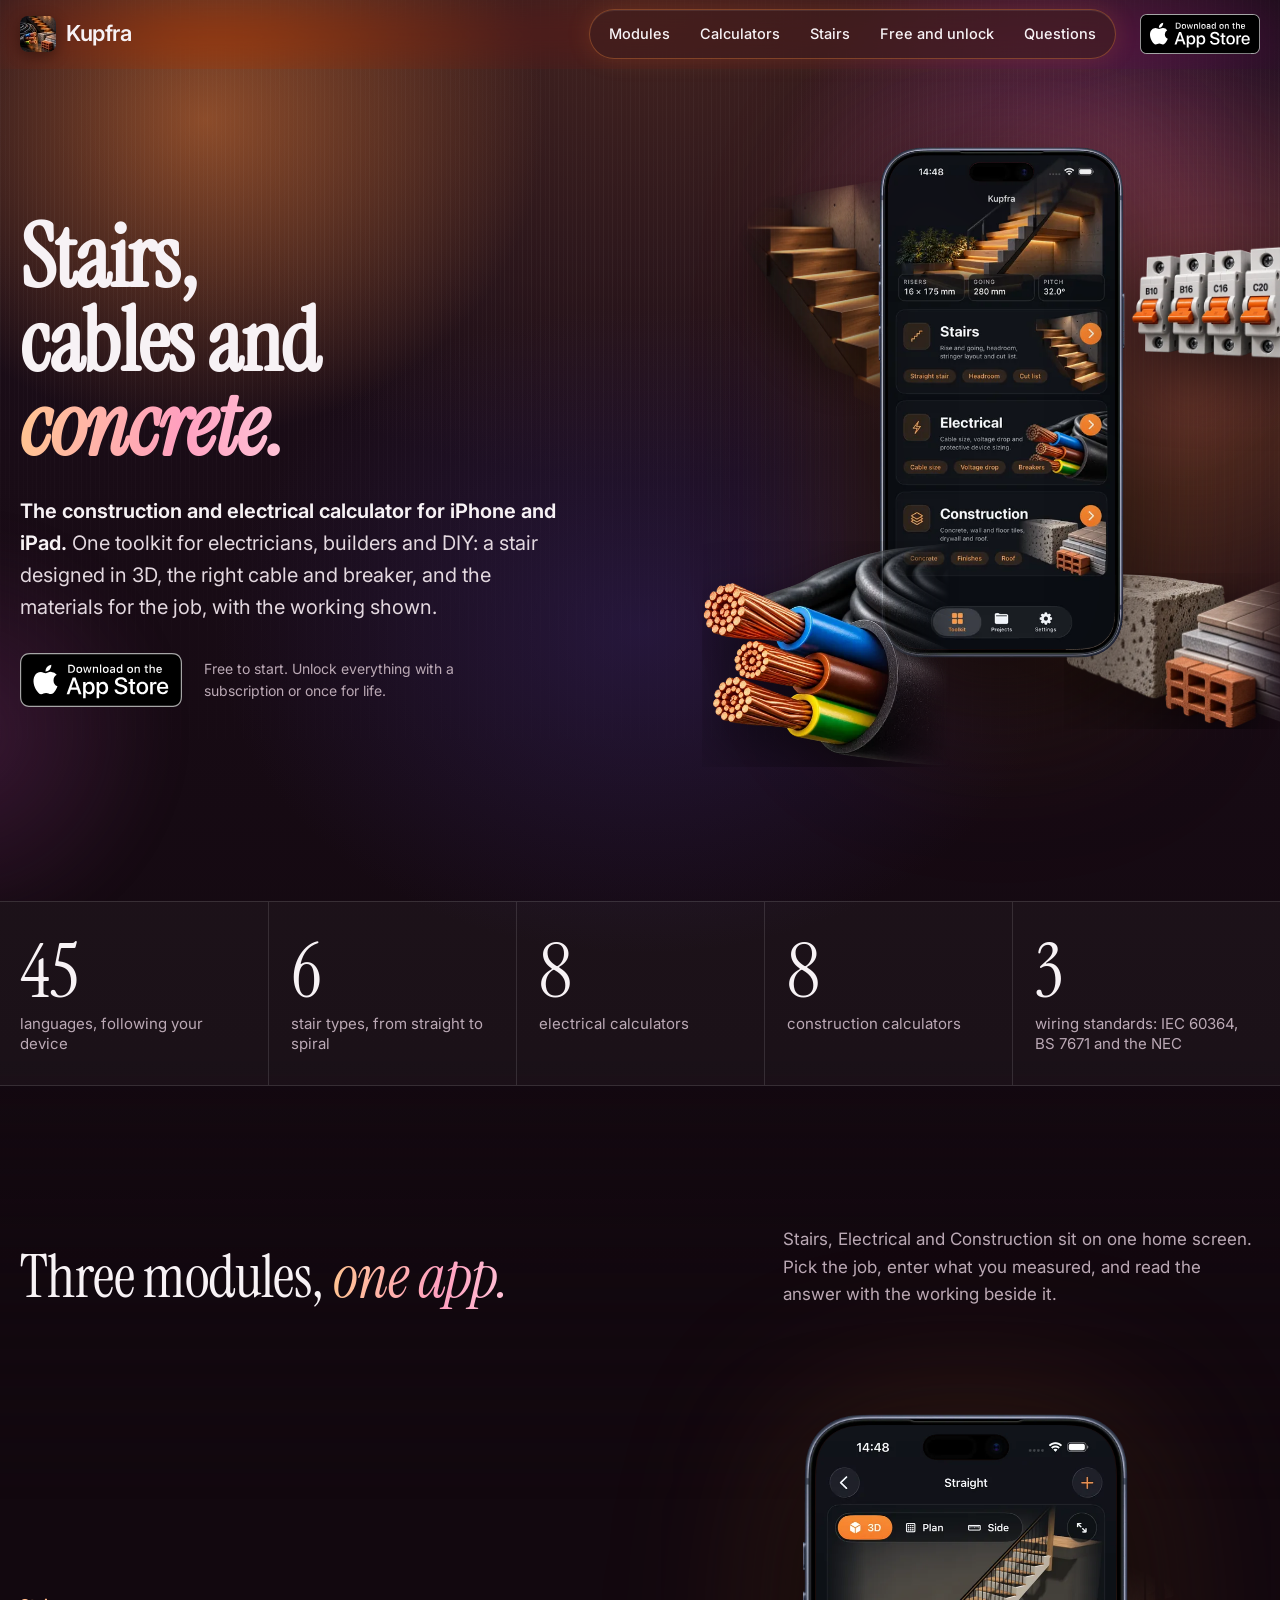
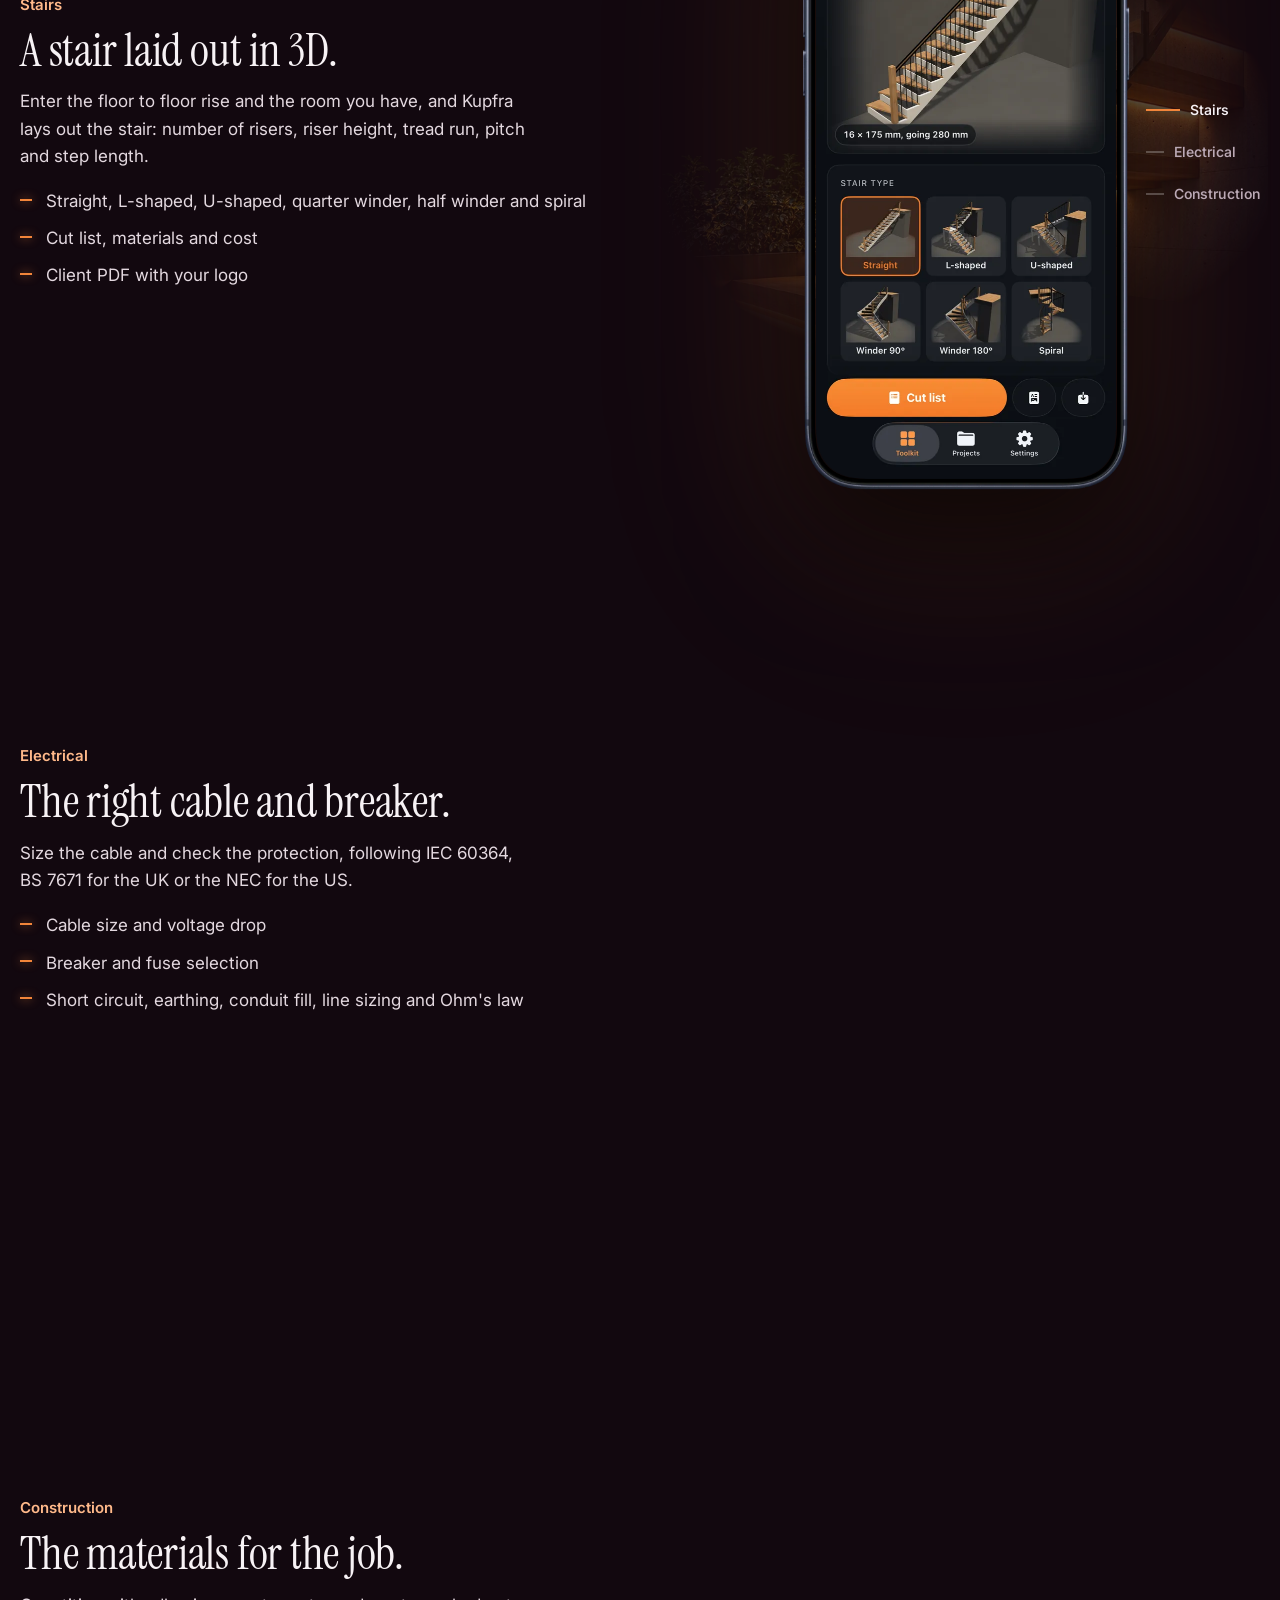
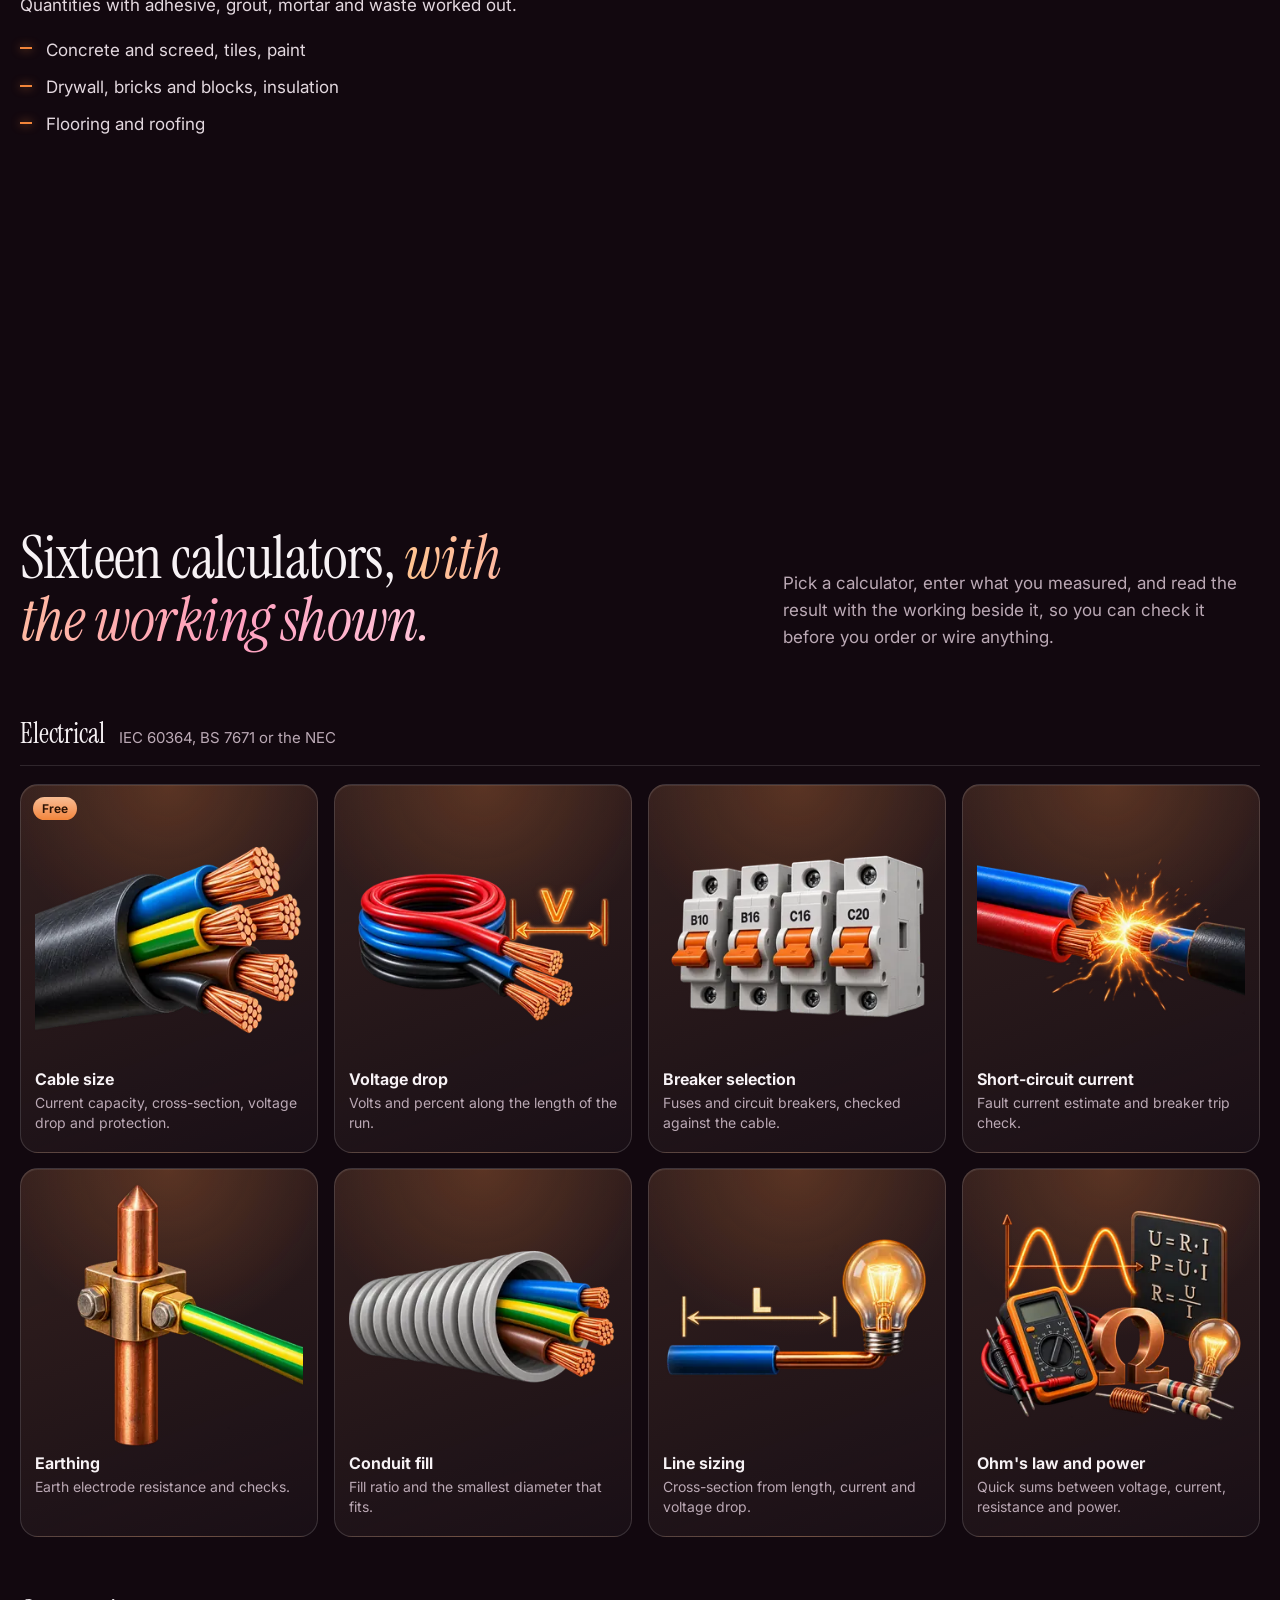
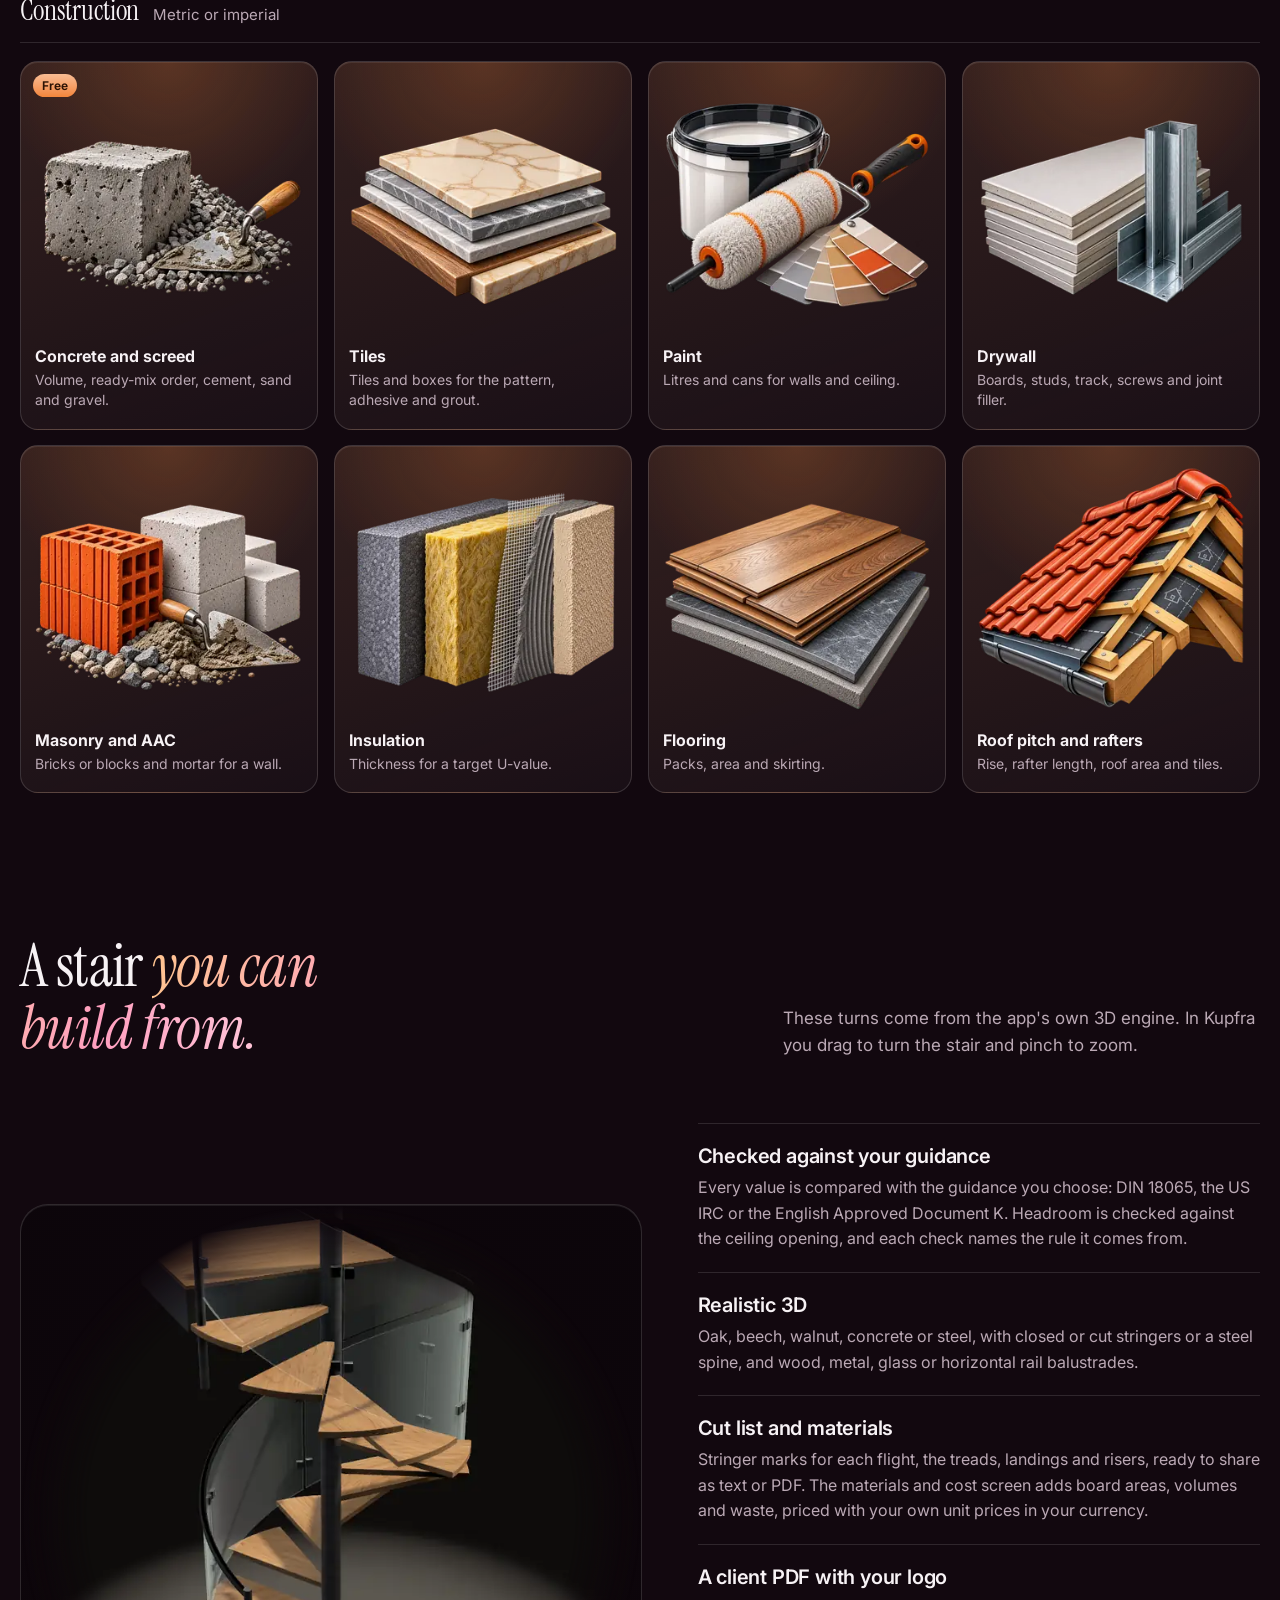
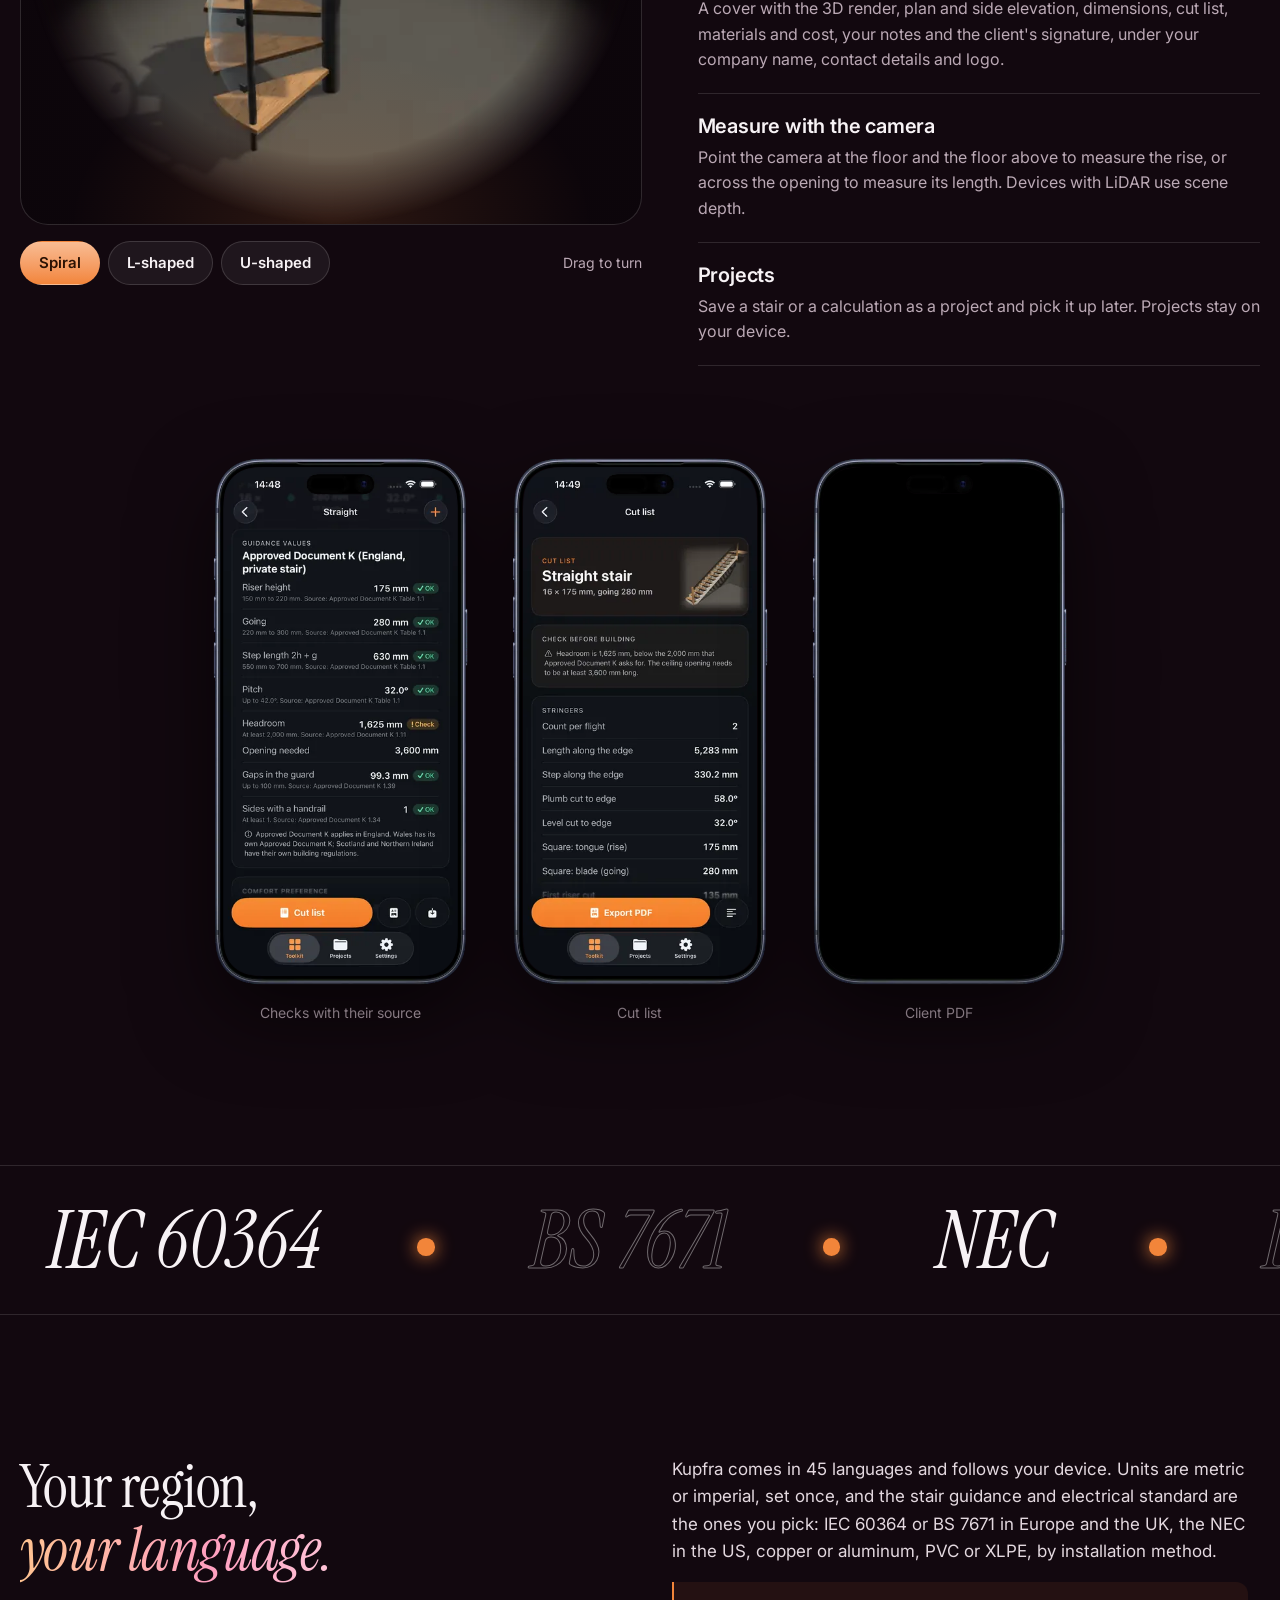
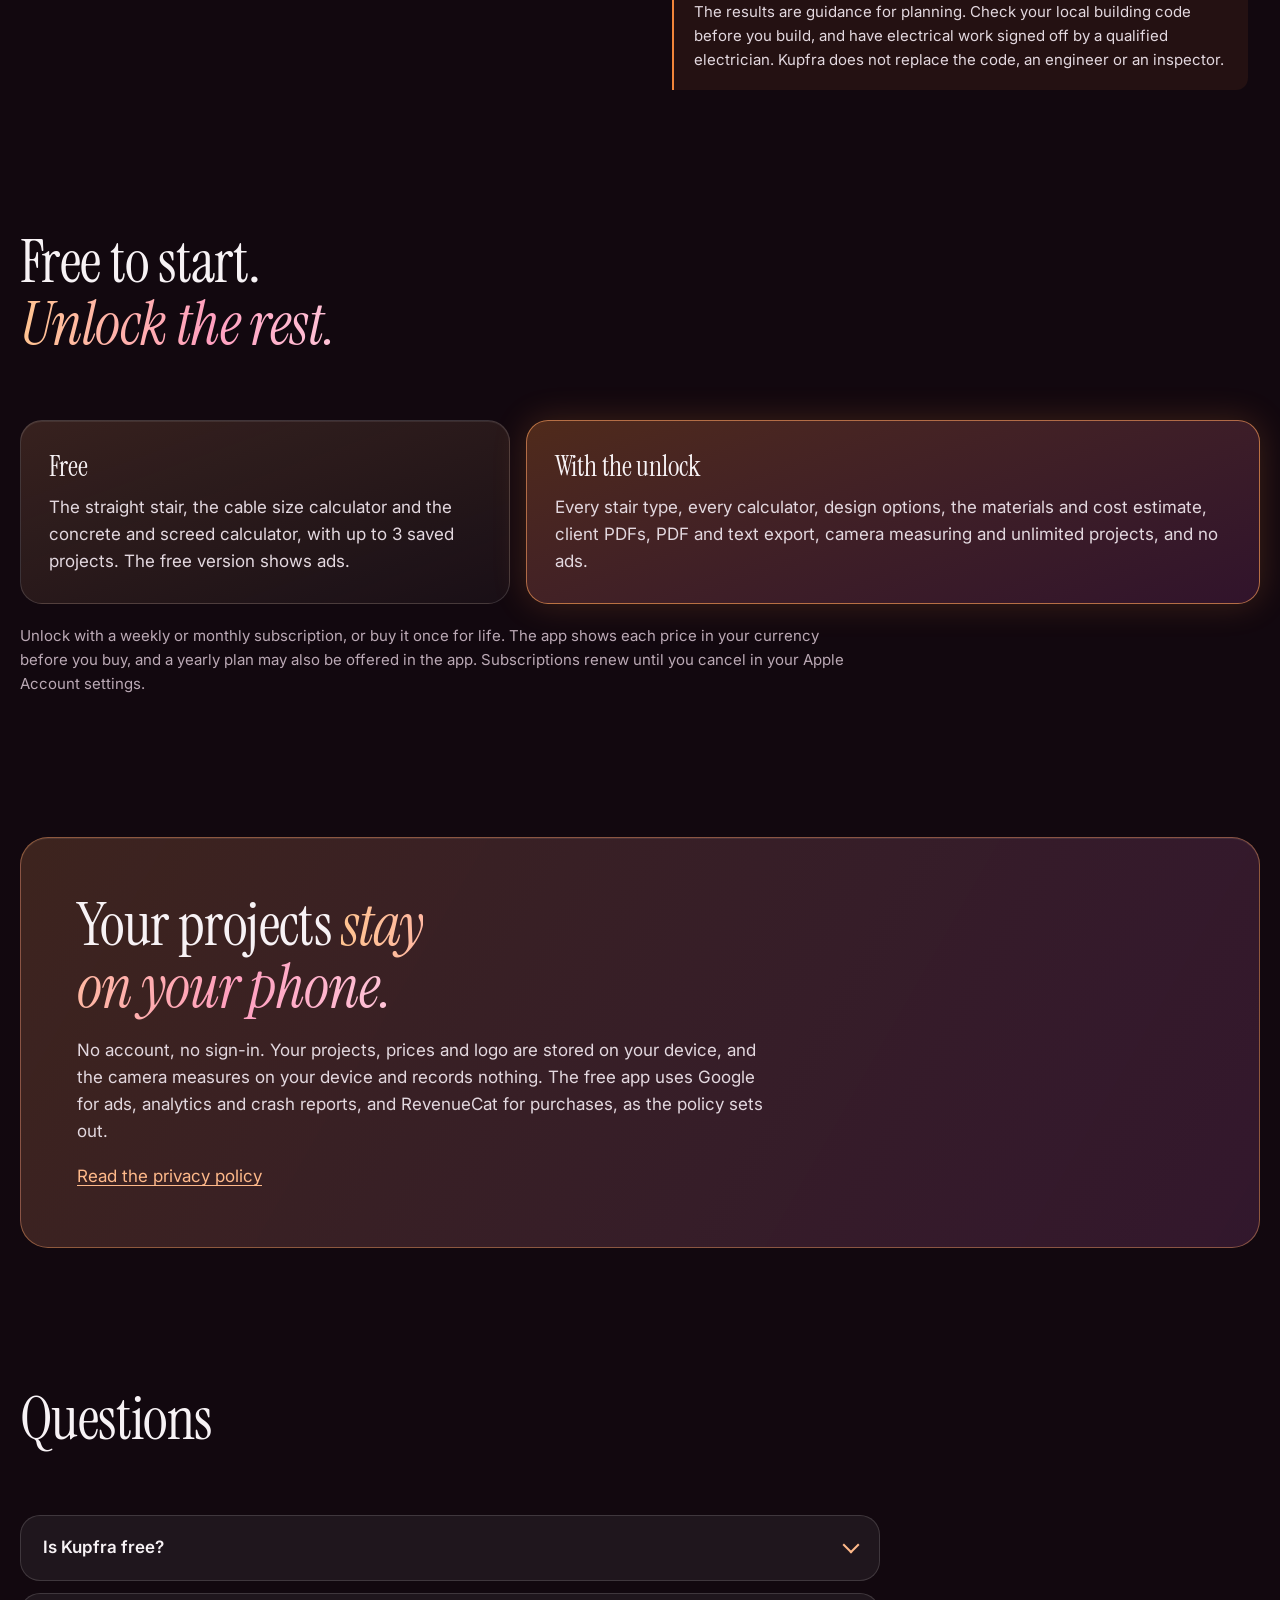
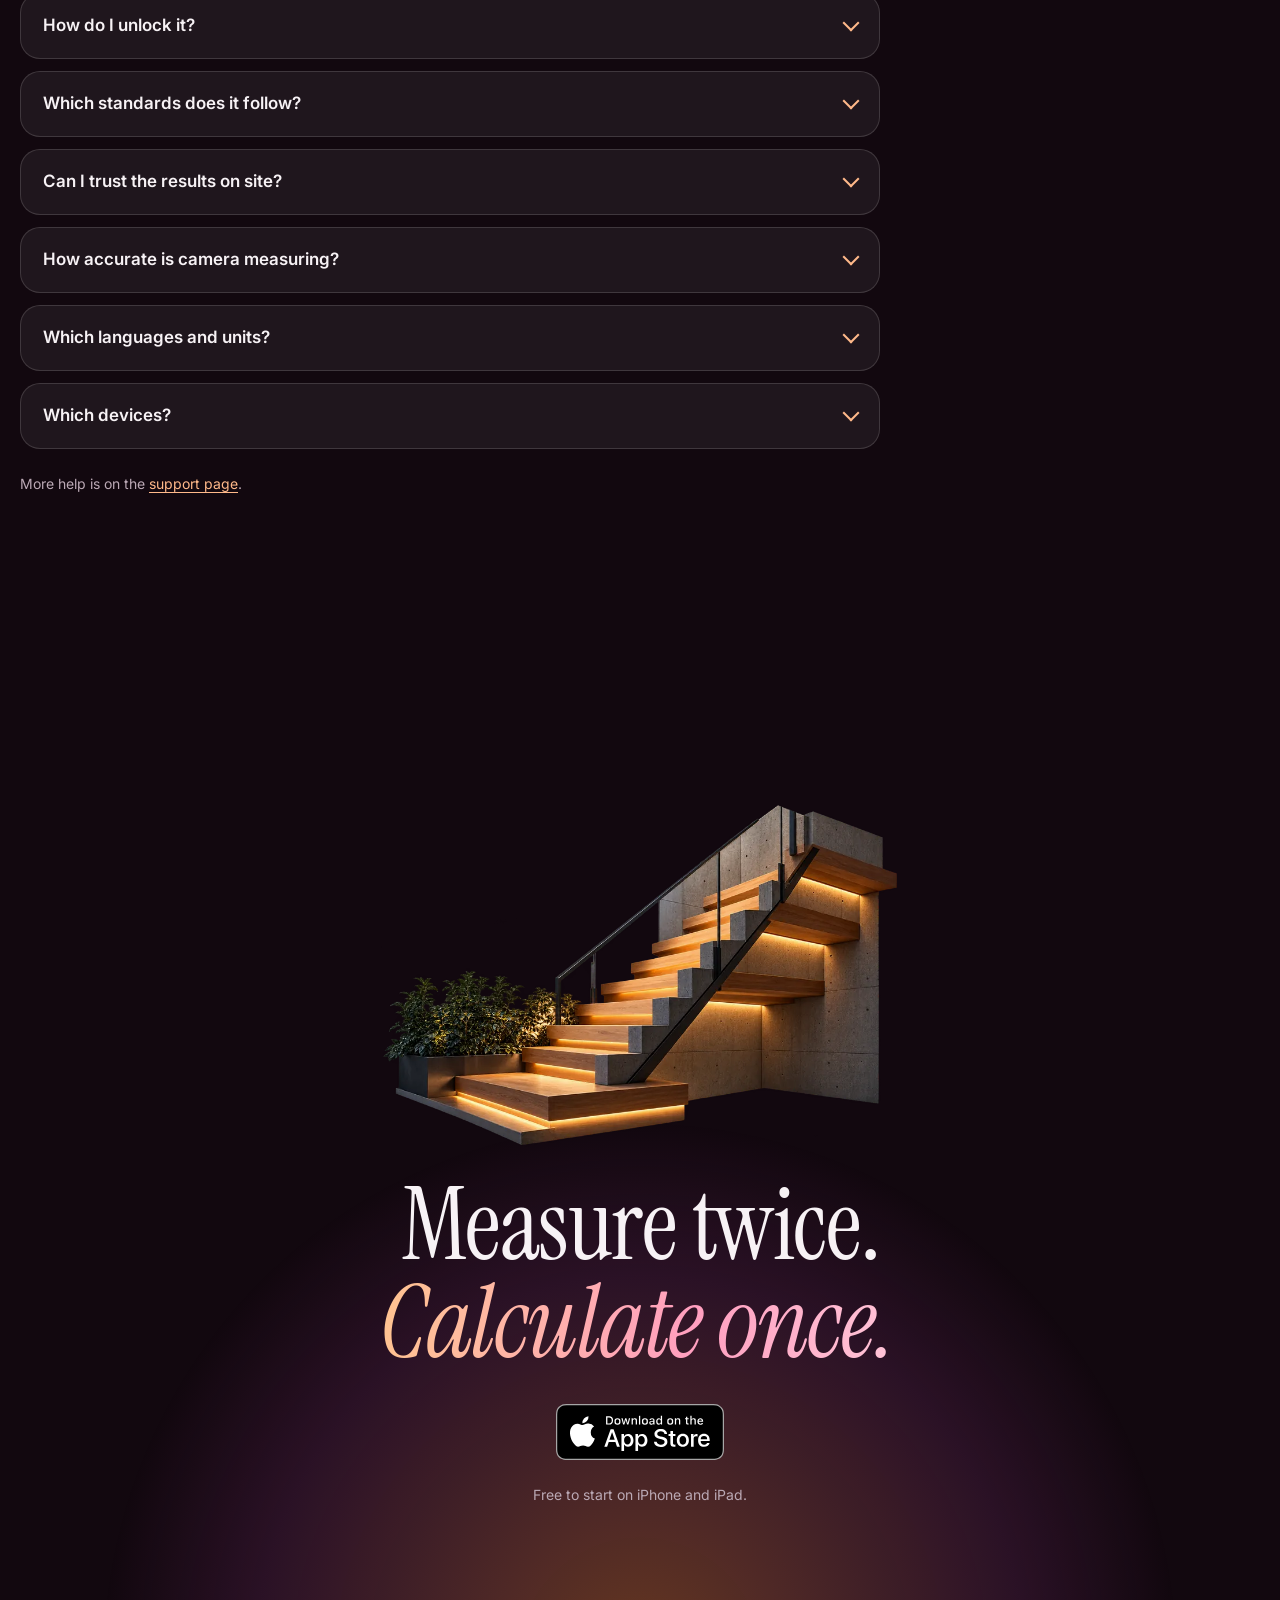
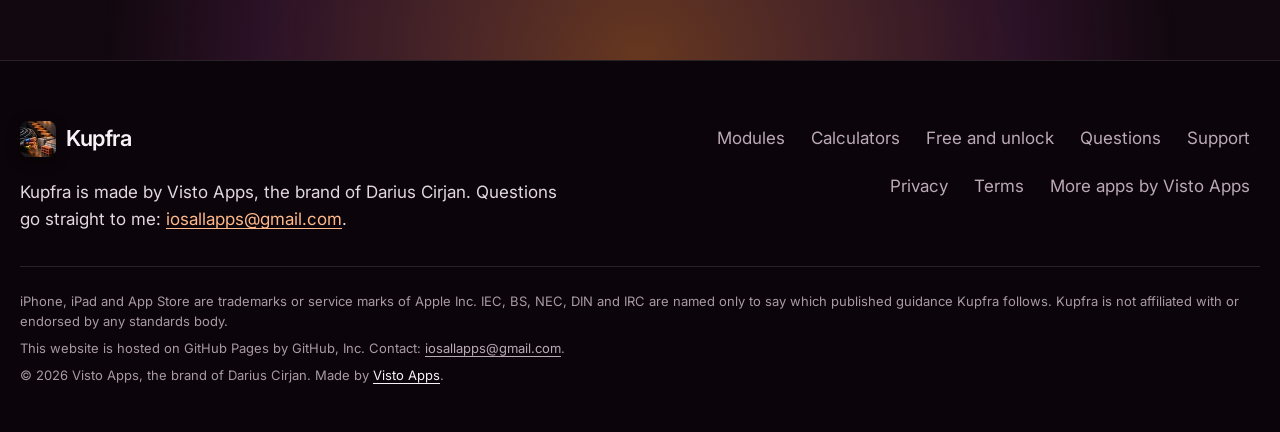
==== commit 5f7c4831: "Add a size-matched fallback for Instrument Serif - headlines drew in Times or Georgia first and jump" ====
--- a/index.html
+++ b/index.html
@@ -6,22 +6,25 @@
     <meta name="viewport" content="width=device-width, initial-scale=1.0, viewport-fit=cover">
     <meta name="apple-itunes-app" content="app-id=6827716801">
     <title>Kupfra: Construction & Electrical Calculator</title>
-    <meta name="description" content="Kupfra is an all-in-one construction and electrical calculator for electricians, builders and DIY: a 3D stair designer with cut list and client PDF, cable and breaker sizing to IEC 60364, BS 7671 or the NEC, and concrete, tile, paint and roof calculators. 45 languages.">
+    <meta name="description" content="Construction and electrical calculator with a 3D stair designer: cable size, concrete, tiles, roof and more, with the working shown. Free on iPhone and iPad.">
     <meta name="theme-color" content="#0E0C0B">
     <meta name="color-scheme" content="dark">
     <link rel="canonical" href="https://kupfra.com/">
+    <link rel="alternate" hreflang="en" href="https://kupfra.com/">
+    <link rel="alternate" hreflang="x-default" href="https://kupfra.com/">
     <meta property="og:type" content="website">
+    <meta property="og:locale" content="en_US">
     <meta property="og:site_name" content="Kupfra">
     <meta property="og:url" content="https://kupfra.com/">
     <meta property="og:title" content="Kupfra: Construction & Electrical Calculator">
-    <meta property="og:description" content="Kupfra is an all-in-one construction and electrical calculator for electricians, builders and DIY: a 3D stair designer with cut list and client PDF, cable and breaker sizing to IEC 60364, BS 7671 or the NEC, and concrete, tile, paint and roof calculators. 45 languages.">
+    <meta property="og:description" content="Construction and electrical calculator with a 3D stair designer: cable size, concrete, tiles, roof and more, with the working shown. Free on iPhone and iPad.">
     <meta property="og:image" content="https://kupfra.com/og-image.png">
     <meta property="og:image:width" content="1200">
     <meta property="og:image:height" content="630">
     <meta property="og:image:alt" content="The Kupfra app icon next to the words Stairs, cables and concrete, over a lit oak and concrete stair.">
     <meta name="twitter:card" content="summary_large_image">
     <meta name="twitter:title" content="Kupfra: Construction & Electrical Calculator">
-    <meta name="twitter:description" content="Kupfra is an all-in-one construction and electrical calculator for electricians, builders and DIY: a 3D stair designer with cut list and client PDF, cable and breaker sizing to IEC 60364, BS 7671 or the NEC, and concrete, tile, paint and roof calculators. 45 languages.">
+    <meta name="twitter:description" content="Construction and electrical calculator with a 3D stair designer: cable size, concrete, tiles, roof and more, with the working shown. Free on iPhone and iPad.">
     <meta name="twitter:image" content="https://kupfra.com/og-image.png">
     <link rel="icon" href="/favicon.ico" sizes="48x48">
     <link rel="icon" type="image/png" sizes="32x32" href="/favicon-32.png">
@@ -29,26 +32,146 @@
     <link rel="apple-touch-icon" href="/apple-touch-icon.png">
     <link rel="preload" href="/fonts/instrument-serif.woff2" as="font" type="font/woff2" crossorigin>
     <link rel="preload" href="/fonts/inter.woff2" as="font" type="font/woff2" crossorigin>
-    <link rel="stylesheet" href="/styles.css?v=20261115e">
+    <link rel="stylesheet" href="/styles.css?v=20261116f">
     <script>document.documentElement.classList.add("js")</script>
     <!-- /build:head -->
     <link rel="preload" as="image" type="image/webp" href="/img/shot-home-600.webp" imagesrcset="/img/shot-home-360.webp 360w, /img/shot-home-600.webp 600w" imagesizes="(min-width: 960px) 250px, 46vw" fetchpriority="high">
+    <!-- build:ld -->
     <script type="application/ld+json">
-    {
-      "@context": "https://schema.org",
-      "@type": "SoftwareApplication",
-      "name": "Kupfra",
-      "applicationCategory": "UtilitiesApplication",
-      "operatingSystem": "iOS 17.0 or later, iPadOS 17.0 or later",
-      "datePublished": "2026-11-13",
-      "offers": { "@type": "Offer", "price": "0", "priceCurrency": "USD" },
-      "isAccessibleForFree": true,
-      "description": "A construction and electrical calculator with a 3D stair designer, cut list and client PDF.",
-      "url": "https://kupfra.com/",
-      "downloadUrl": "https://apps.apple.com/app/id6827716801",
-      "author": { "@type": "Person", "name": "Darius Cirjan" }
+{
+ "@context": "https://schema.org",
+ "@graph": [
+  {
+   "@type": "MobileApplication",
+   "@id": "https://kupfra.com/#app",
+   "name": "Kupfra",
+   "alternateName": "Kupfra Construction Calculator",
+   "description": "Construction and electrical calculator with a 3D stair designer: cable size, concrete, tiles, roof and more, with the working shown. Free on iPhone and iPad.",
+   "url": "https://kupfra.com/",
+   "operatingSystem": "iOS 17.0 or later, iPadOS 17.0 or later",
+   "applicationCategory": "UtilitiesApplication",
+   "applicationSubCategory": "Construction and electrical calculators",
+   "datePublished": "2026-11-13",
+   "inLanguage": "en",
+   "isAccessibleForFree": true,
+   "offers": {
+    "@type": "Offer",
+    "price": "0",
+    "priceCurrency": "USD"
+   },
+   "downloadUrl": "https://apps.apple.com/app/id6827716801",
+   "installUrl": "https://apps.apple.com/app/id6827716801",
+   "image": "https://kupfra.com/img/app-icon-256.webp",
+   "screenshot": [
+    "https://kupfra.com/img/shot-home-600.webp",
+    "https://kupfra.com/img/shot-stair3d-600.webp",
+    "https://kupfra.com/img/shot-electrical-600.webp",
+    "https://kupfra.com/img/shot-concrete-600.webp",
+    "https://kupfra.com/img/shot-cutlist-600.webp",
+    "https://kupfra.com/img/shot-pdf-600.webp",
+    "https://kupfra.com/img/shot-checks-600.webp",
+    "https://kupfra.com/img/shot-cable-600.webp"
+   ],
+   "author": {
+    "@type": "Organization",
+    "name": "Visto Apps",
+    "url": "https://vistoapps.com",
+    "founder": {
+     "@type": "Person",
+     "name": "Darius Cirjan"
     }
+   },
+   "publisher": {
+    "@type": "Organization",
+    "name": "Visto Apps",
+    "url": "https://vistoapps.com",
+    "founder": {
+     "@type": "Person",
+     "name": "Darius Cirjan"
+    }
+   }
+  },
+  {
+   "@type": "WebSite",
+   "@id": "https://kupfra.com/#site",
+   "name": "Kupfra",
+   "url": "https://kupfra.com/",
+   "inLanguage": "en",
+   "publisher": {
+    "@type": "Organization",
+    "name": "Visto Apps",
+    "url": "https://vistoapps.com",
+    "founder": {
+     "@type": "Person",
+     "name": "Darius Cirjan"
+    }
+   }
+  },
+  {
+   "@type": "FAQPage",
+   "mainEntity": [
+    {
+     "@type": "Question",
+     "name": "Is Kupfra free?",
+     "acceptedAnswer": {
+      "@type": "Answer",
+      "text": "Yes to start. The straight stair, the cable size calculator and the concrete and screed calculator are free, with up to 3 saved projects, and the free version shows ads. The unlock adds every stair type, every calculator, design options, the materials and cost estimate, client PDFs, PDF and text export, camera measuring and unlimited projects, and removes the ads."
+     }
+    },
+    {
+     "@type": "Question",
+     "name": "How do I unlock it?",
+     "acceptedAnswer": {
+      "@type": "Answer",
+      "text": "With a weekly or monthly auto-renewing subscription, or once with a lifetime purchase. The app shows each price in your currency before you buy, and a yearly plan may also be offered in the app."
+     }
+    },
+    {
+     "@type": "Question",
+     "name": "Which standards does it follow?",
+     "acceptedAnswer": {
+      "@type": "Answer",
+      "text": "Electrical results follow IEC 60364, BS 7671 for the UK or the NEC for the US. Stair values are compared with the guidance you choose: DIN 18065, the US IRC or the English Approved Document K. Each result names the table or rule it comes from."
+     }
+    },
+    {
+     "@type": "Question",
+     "name": "Can I trust the results on site?",
+     "acceptedAnswer": {
+      "@type": "Answer",
+      "text": "Treat them as guidance for planning. Check your local building code before you build, and have electrical work signed off by a qualified electrician. Kupfra shows its working so you can check it, but it does not replace the code, an engineer or an inspector."
+     }
+    },
+    {
+     "@type": "Question",
+     "name": "How accurate is camera measuring?",
+     "acceptedAnswer": {
+      "@type": "Answer",
+      "text": "The app tells you as you measure: usually within 2 to 5 cm, and within about 1 cm on devices with LiDAR. Check with a tape before you cut. The camera is used only to measure, on your device. Nothing is recorded or saved."
+     }
+    },
+    {
+     "@type": "Question",
+     "name": "Which languages and units?",
+     "acceptedAnswer": {
+      "@type": "Answer",
+      "text": "45 languages, following your device's language. Units are metric or imperial, set once in Settings, and start from your device's region."
+     }
+    },
+    {
+     "@type": "Question",
+     "name": "Which devices?",
+     "acceptedAnswer": {
+      "@type": "Answer",
+      "text": "iPhone and iPad. Camera measuring needs a device that supports ARKit world tracking, and uses LiDAR depth where the device has it."
+     }
+    }
+   ]
+  }
+ ]
+}
     </script>
+    <!-- /build:ld -->
 </head>
 <body>
     <a class="skip-link" href="#main">Skip to content</a>
@@ -365,6 +488,6 @@
         </div>
     </footer>
     <!-- /build:footer -->
-    <script src="/site.js?v=20261115e" defer></script>
+    <script src="/site.js?v=20261115f" defer></script>
 </body>
 </html>
--- a/styles.css
+++ b/styles.css
@@ -3,6 +3,8 @@
 
 @font-face { font-family: "Instrument Serif"; src: url("/fonts/instrument-serif.woff2") format("woff2"); font-weight: 400; font-style: normal; font-display: swap; }
 @font-face { font-family: "Instrument Serif"; src: url("/fonts/instrument-serif-italic.woff2") format("woff2"); font-weight: 400; font-style: italic; font-display: swap; }
+@font-face { font-family: "Instrument Serif Fallback"; src: local("Times New Roman"), local("TimesNewRomanPSMT"), local("Times"), local("Liberation Serif"), local("Tinos"); font-style: normal; size-adjust: 83.4%; }
+@font-face { font-family: "Instrument Serif Fallback"; src: local("Times New Roman Italic"), local("TimesNewRomanPS-ItalicMT"), local("Times-Italic"), local("Liberation Serif Italic"), local("Tinos Italic"); font-style: italic; size-adjust: 88.1%; }
 @font-face { font-family: "Inter"; src: url("/fonts/inter.woff2") format("woff2"); font-weight: 100 900; font-style: normal; font-display: swap; }
 
 :root {
@@ -30,7 +32,7 @@
     --copper-text: #ffb98a;
     --glass: rgba(255, 255, 255, 0.06);
     --glass-line: rgba(255, 255, 255, 0.14);
-    --serif: "Instrument Serif", "Iowan Old Style", Georgia, serif;
+    --serif: "Instrument Serif", "Instrument Serif Fallback", Georgia, serif;
     --font: "Inter", -apple-system, BlinkMacSystemFont, "Segoe UI", system-ui, sans-serif;
     --gutter-l: max(16px, env(safe-area-inset-left));
     --gutter-r: max(16px, env(safe-area-inset-right));
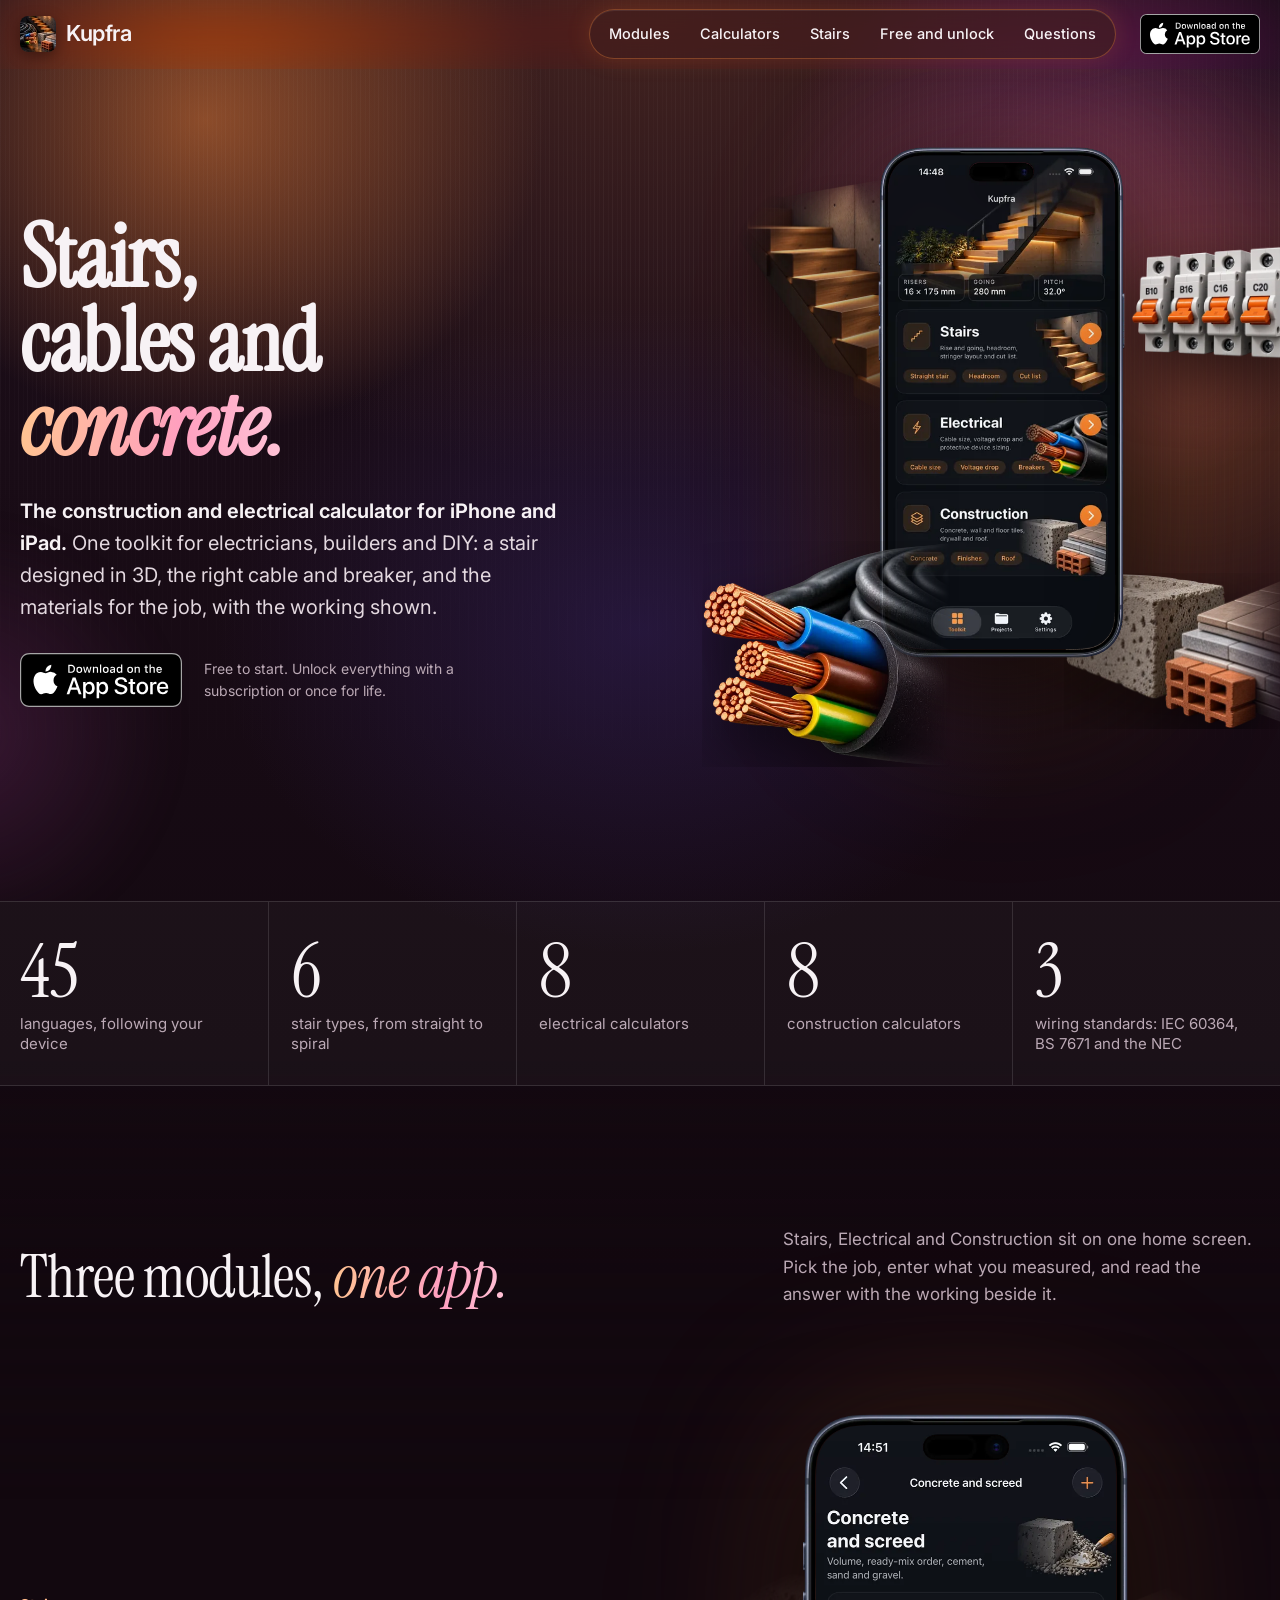
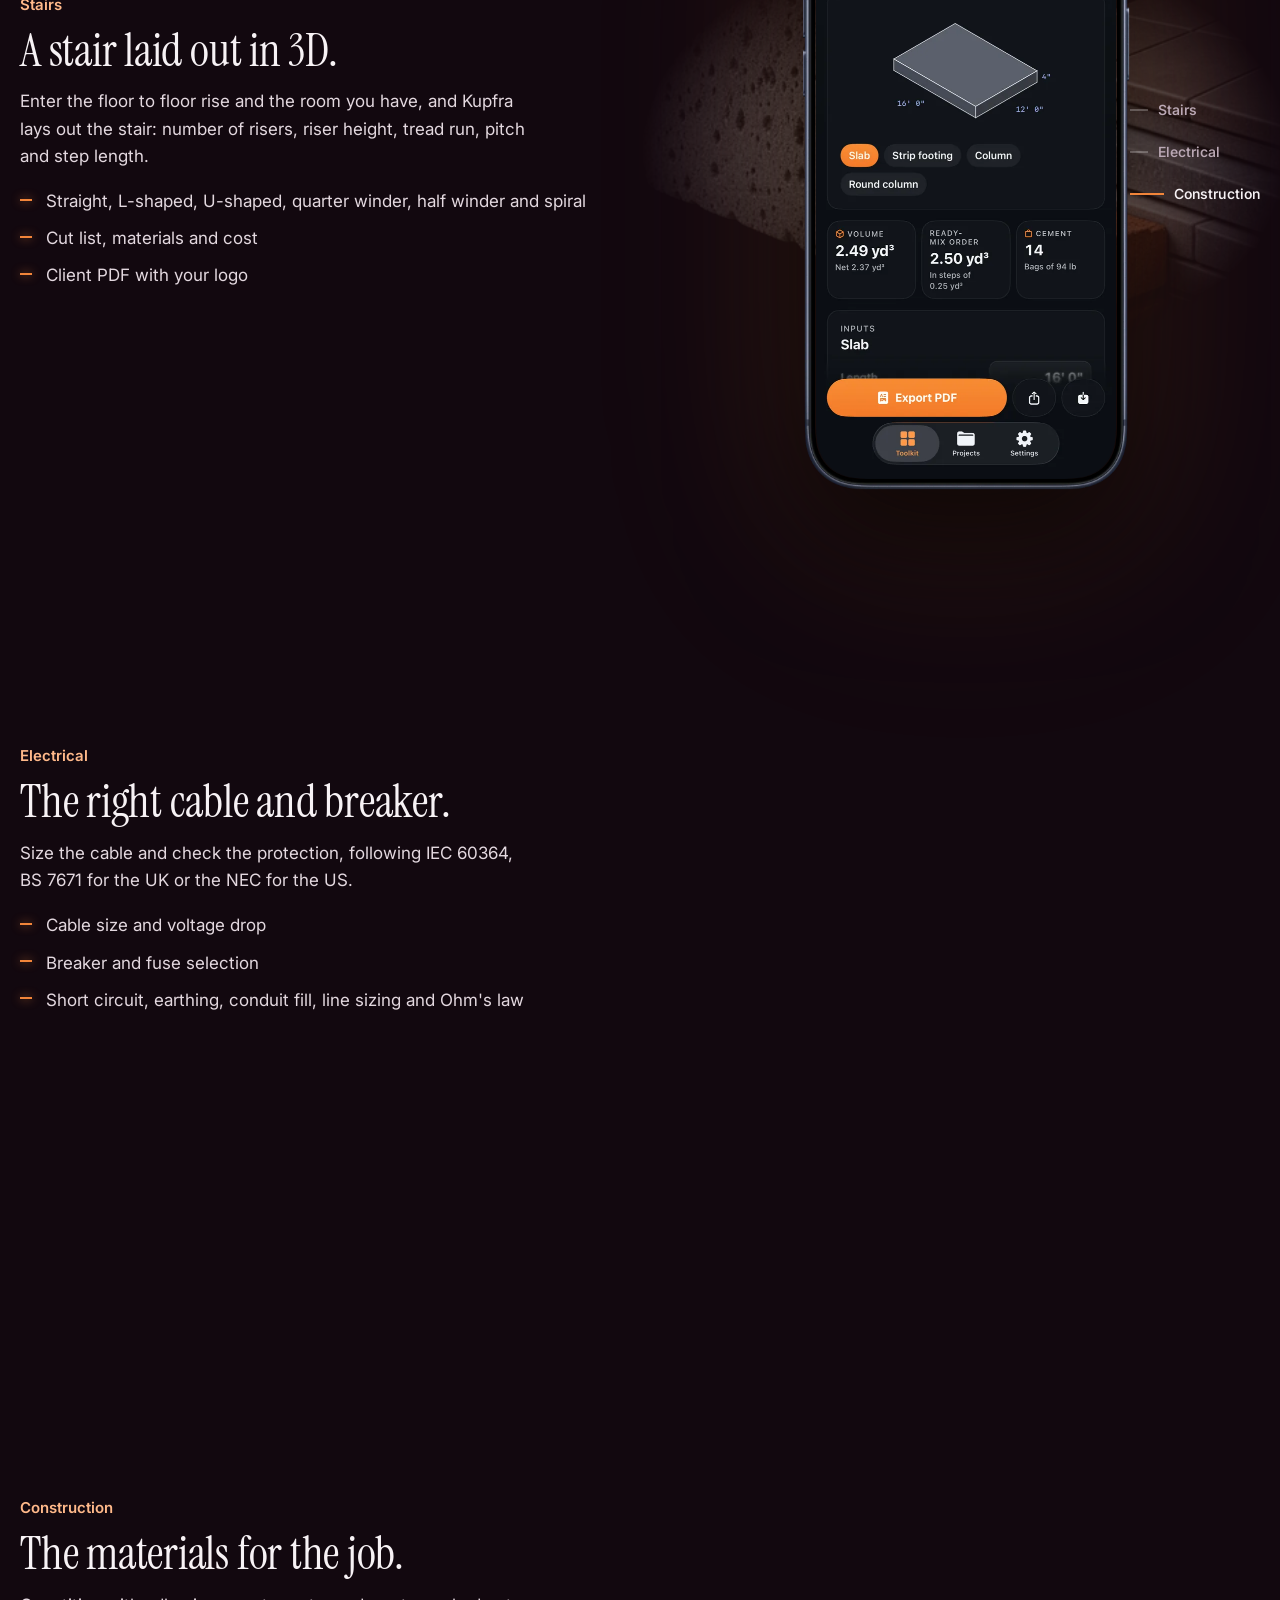
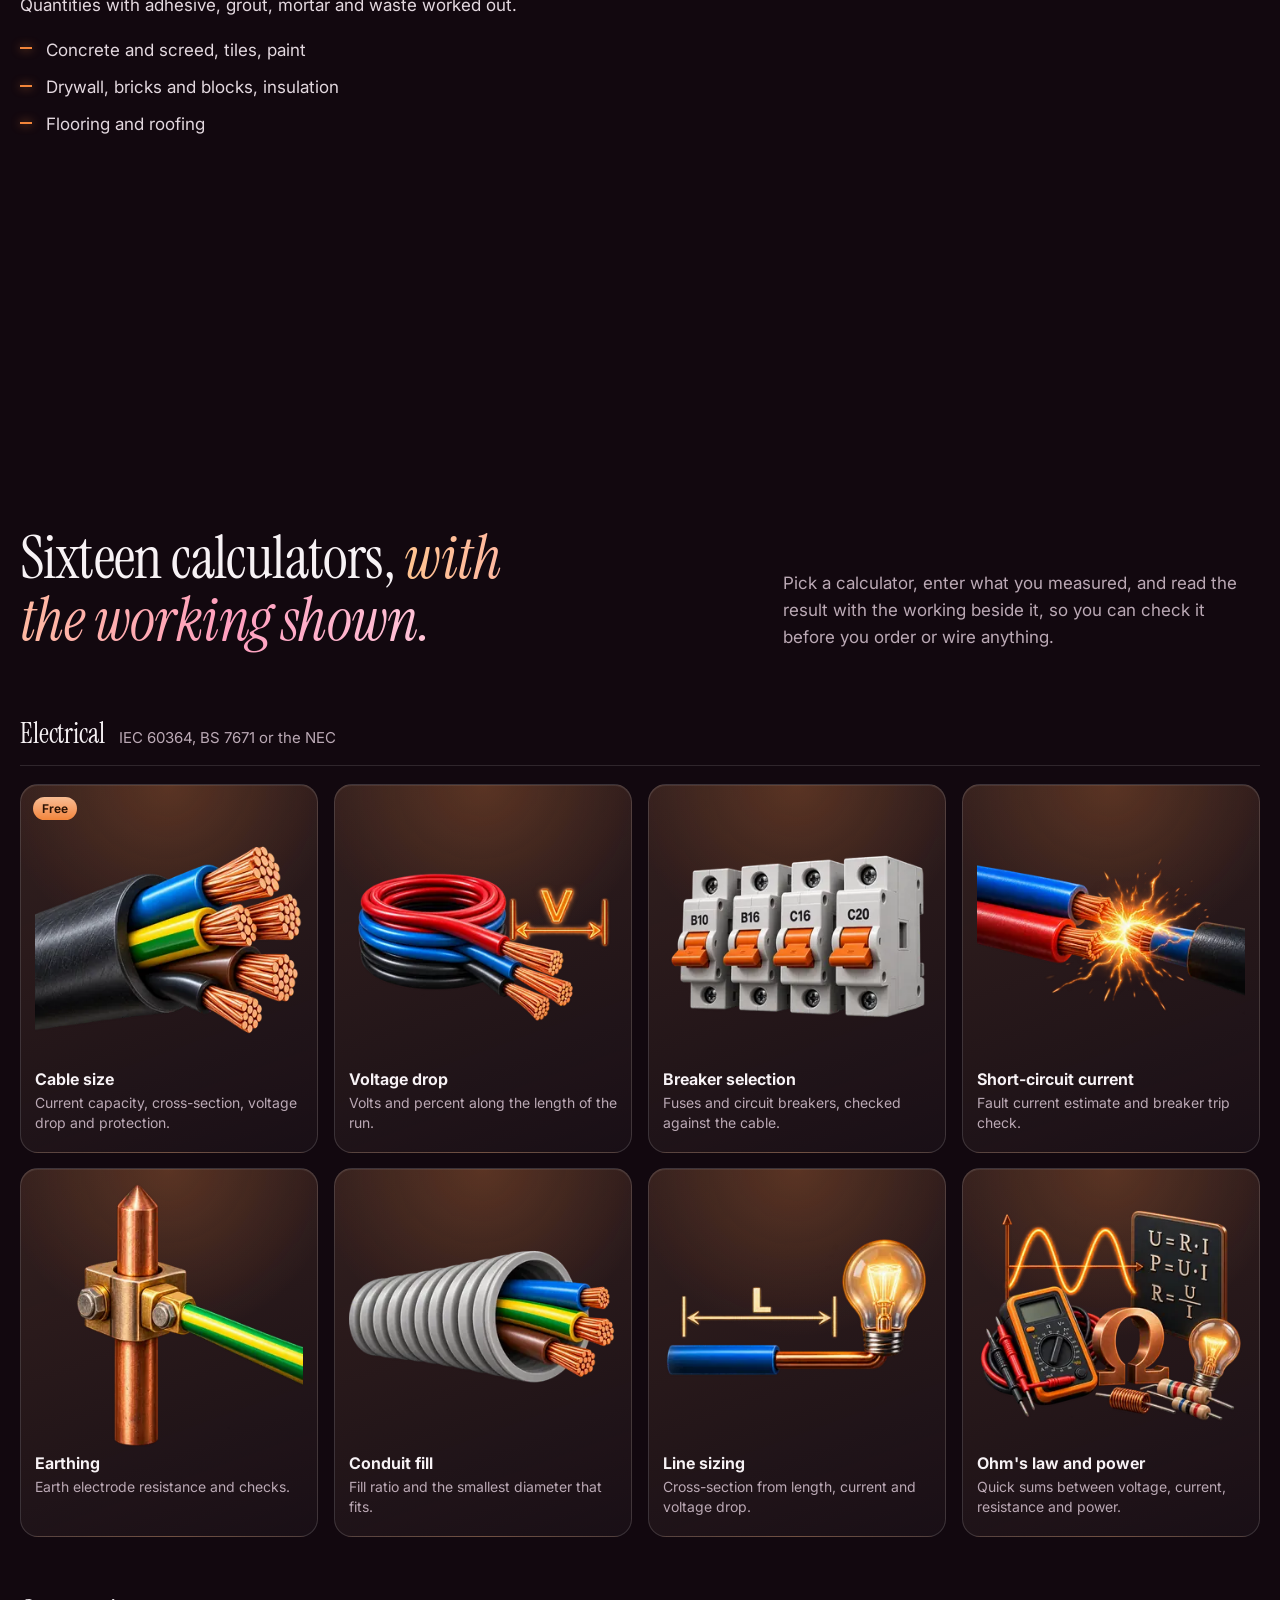
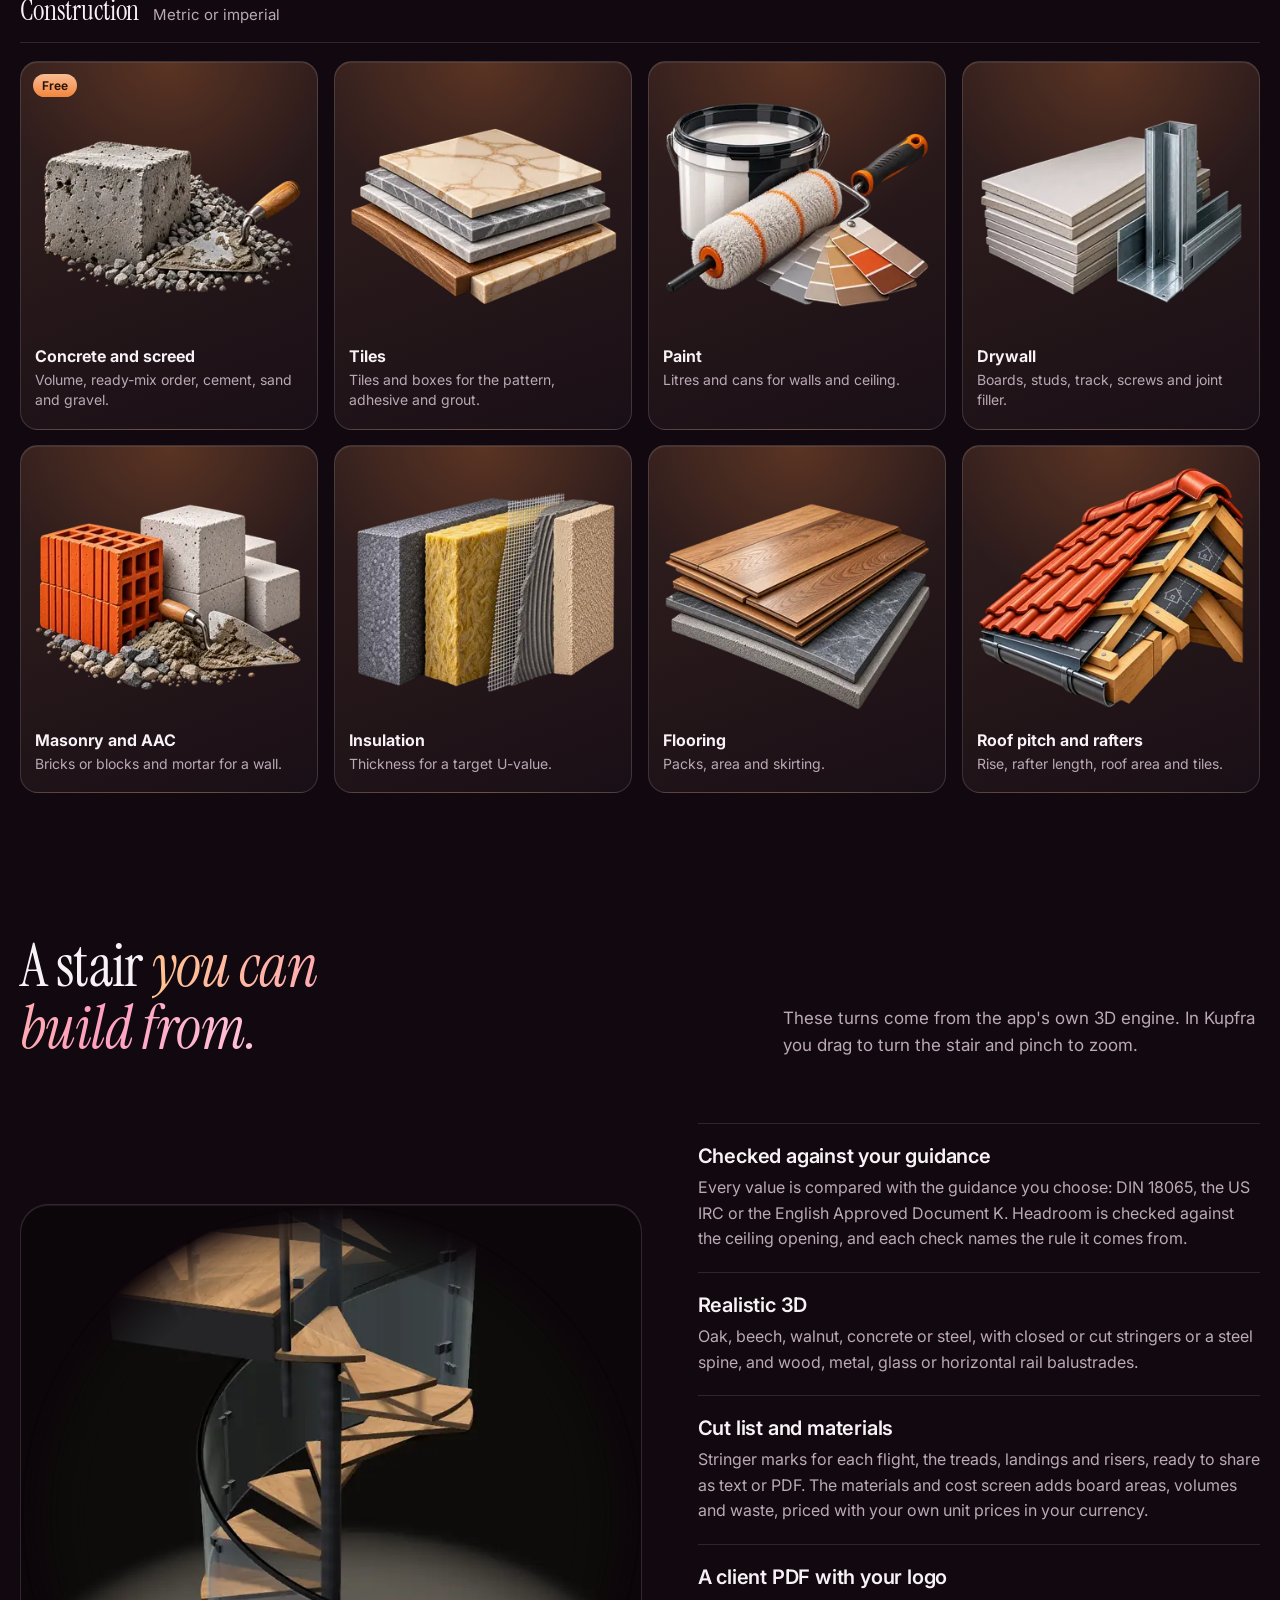
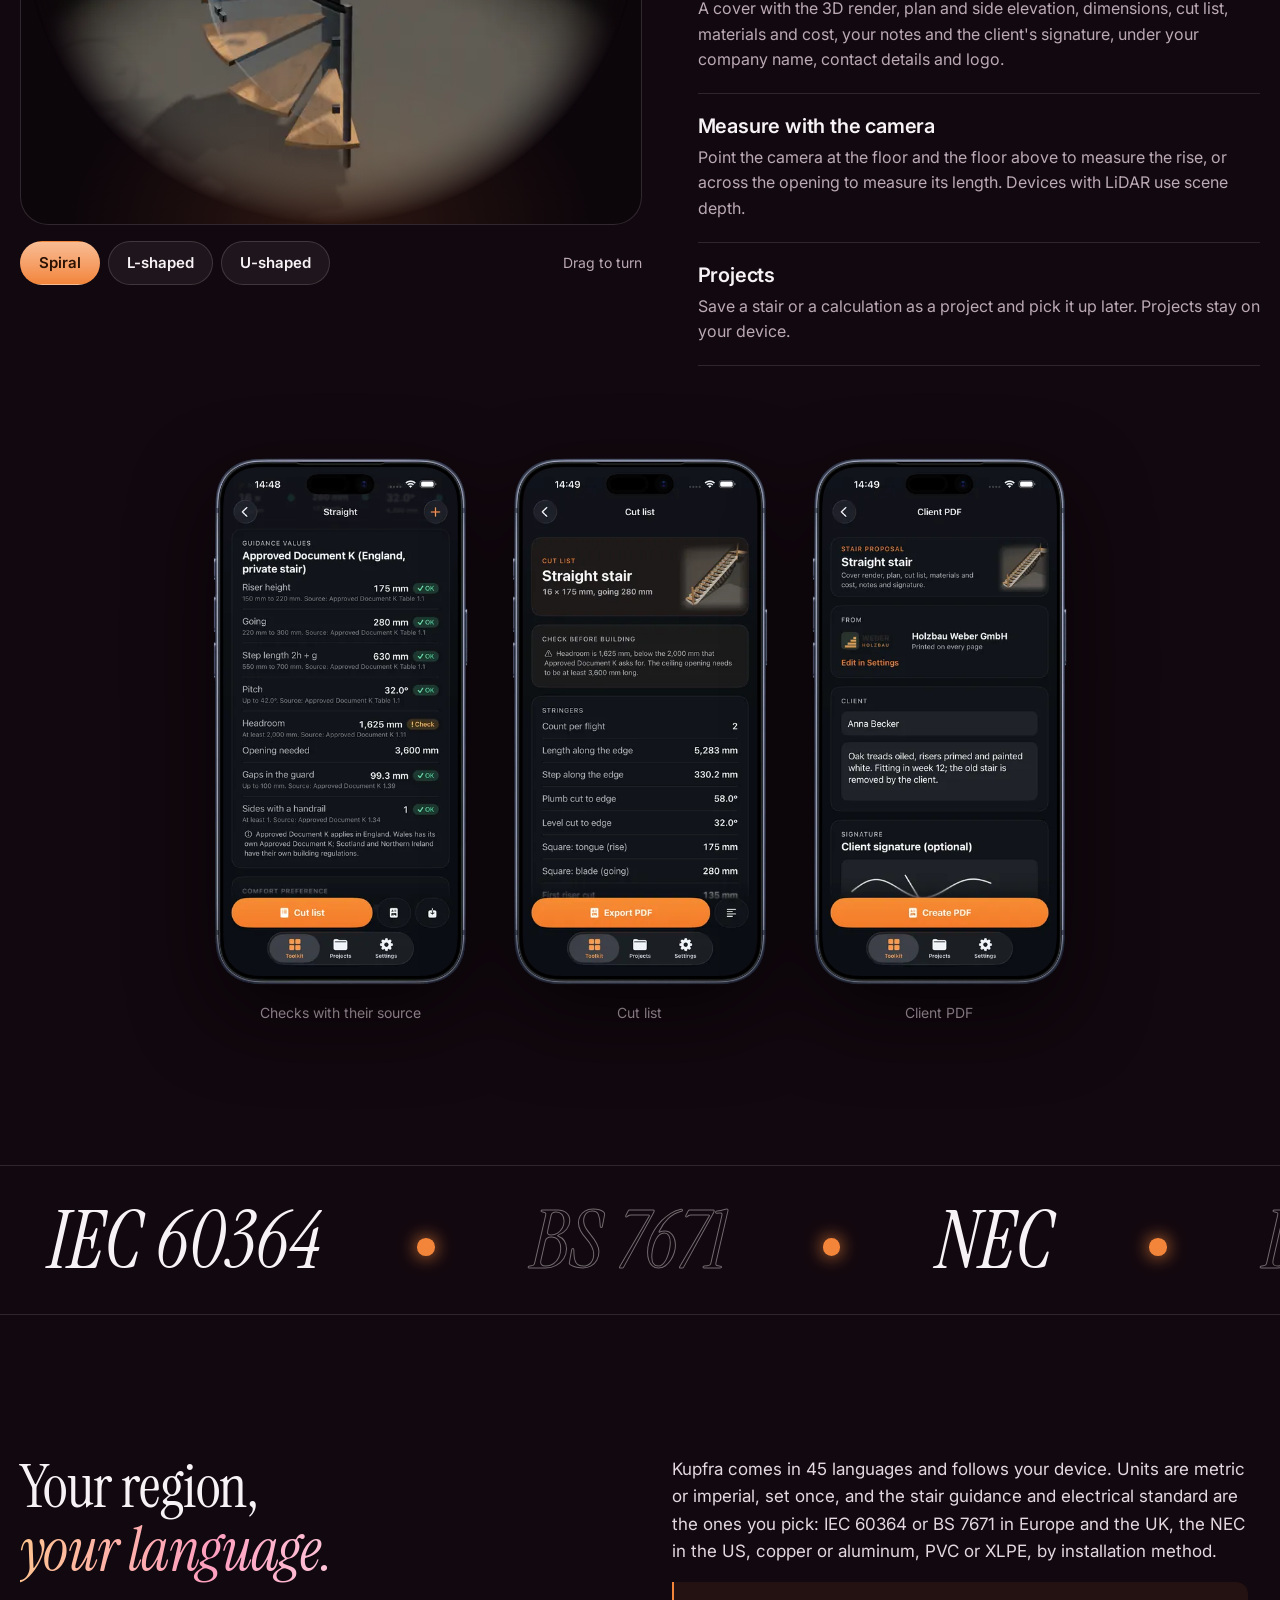
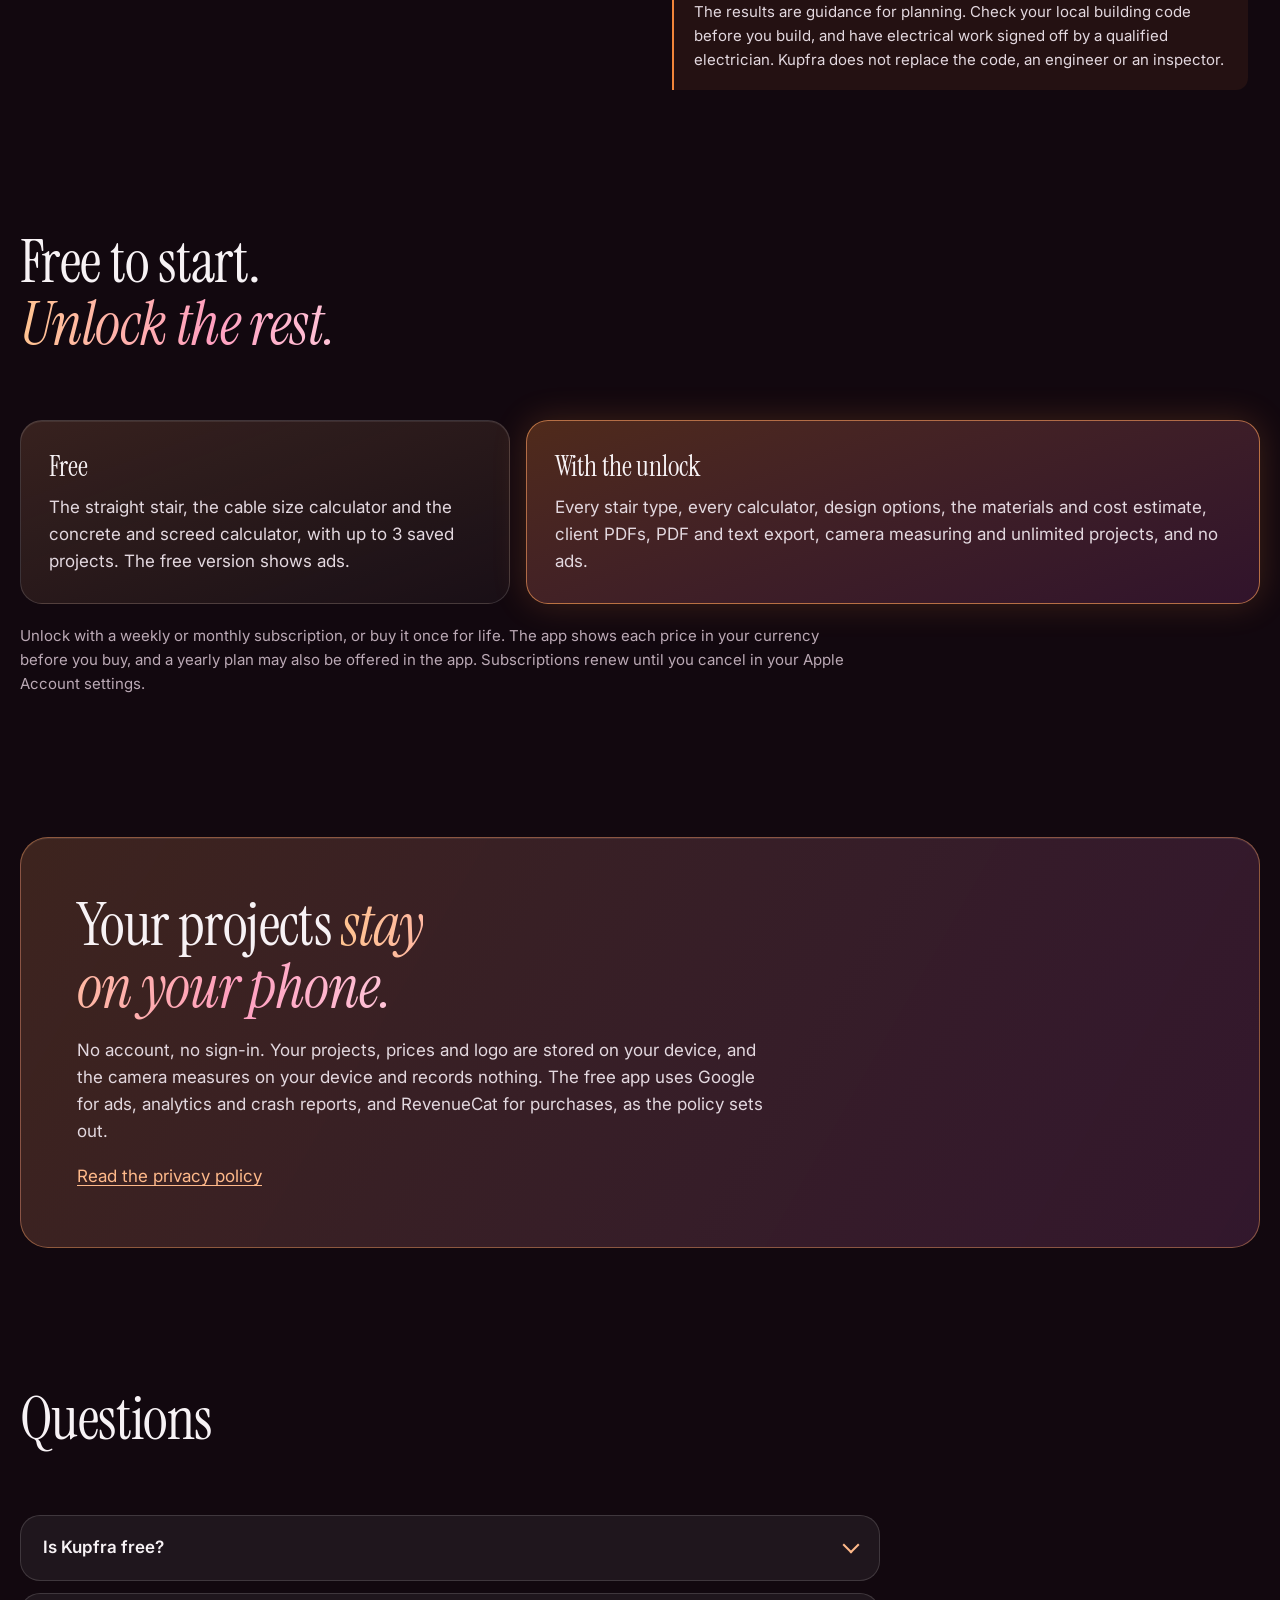
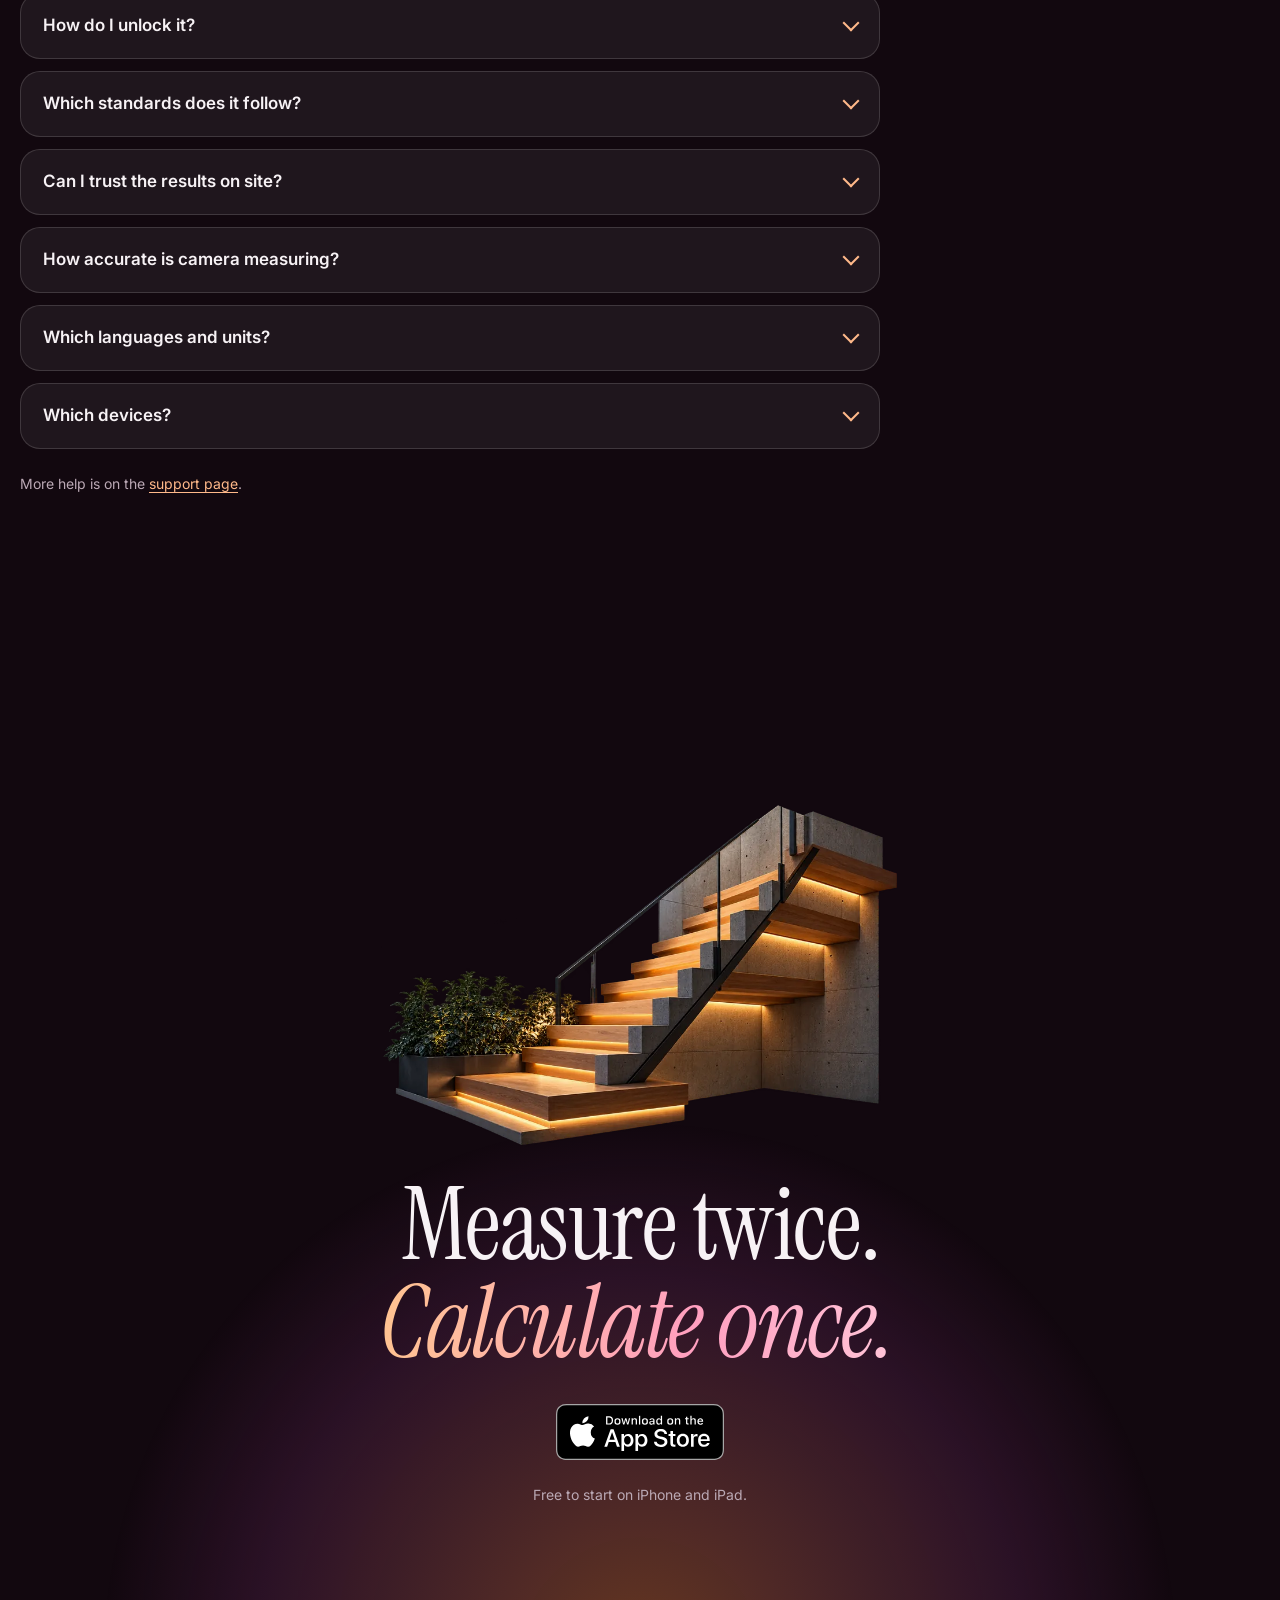
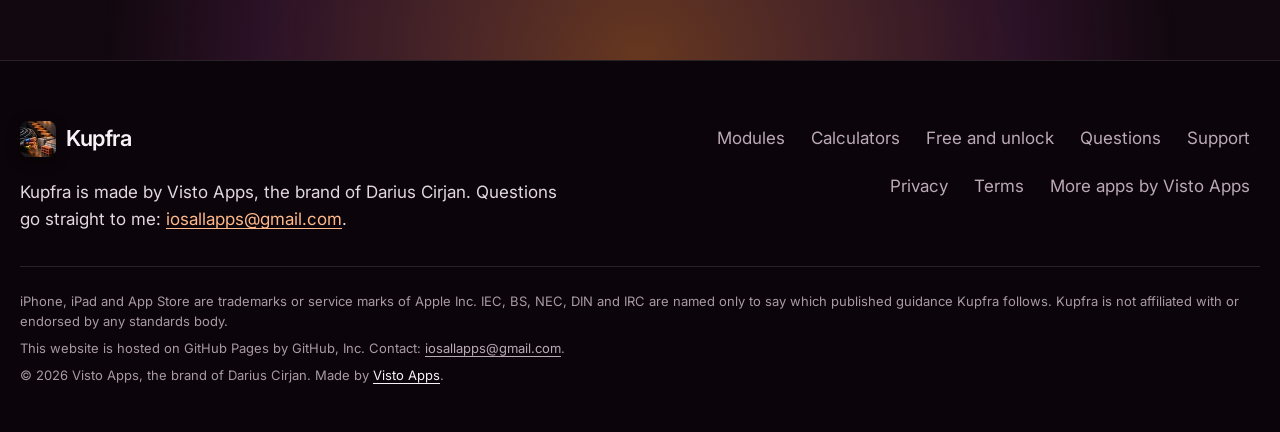
==== commit 55226d93: "Remove dead code - 8 unused CSS rules (.btn, .btn-primary, .callout, .doc-meta, .doc h3 x2, .plate u" ====
--- a/index.html
+++ b/index.html
@@ -32,7 +32,7 @@
     <link rel="apple-touch-icon" href="/apple-touch-icon.png">
     <link rel="preload" href="/fonts/instrument-serif.woff2" as="font" type="font/woff2" crossorigin>
     <link rel="preload" href="/fonts/inter.woff2" as="font" type="font/woff2" crossorigin>
-    <link rel="stylesheet" href="/styles.css?v=20261116f">
+    <link rel="stylesheet" href="/styles.css?v=20261116g">
     <script>document.documentElement.classList.add("js")</script>
     <!-- /build:head -->
     <link rel="preload" as="image" type="image/webp" href="/img/shot-home-600.webp" imagesrcset="/img/shot-home-360.webp 360w, /img/shot-home-600.webp 600w" imagesizes="(min-width: 960px) 250px, 46vw" fetchpriority="high">
--- a/styles.css
+++ b/styles.css
@@ -331,7 +331,6 @@
     font-variant-numeric: tabular-nums lining-nums;
     color: var(--paper);
 }
-.plate dd .unit { font-size: 0.42em; font-stretch: 100%; font-weight: 600; color: var(--copper-text); margin-left: 0.15em; letter-spacing: 0; }
 
 @media (min-width: 900px) {
     .plate { grid-template-columns: repeat(5, minmax(0, 1fr)); }
@@ -677,16 +676,13 @@
 }
 .doc h1 { font-size: clamp(2.5rem, 8vw, 4.5rem); font-stretch: 122%; font-weight: 820; letter-spacing: -0.03em; line-height: 0.98; margin-bottom: 18px; }
 .doc h2 { font-size: clamp(1.375rem, 3vw, 1.75rem); font-stretch: 110%; font-weight: 720; letter-spacing: -0.01em; line-height: 1.2; max-width: none; margin: 48px 0 14px; padding-top: 22px; border-top: 1px solid var(--line); }
-.doc h3 { margin: 28px 0 10px; font-size: 1.125rem; }
 .doc p,
 .doc li { color: #e3d8df; }
 .doc ul { padding-left: 1.2em; margin: 0 0 1em; }
 .doc li { margin-bottom: 0.5em; }
 .doc li::marker { color: var(--copper); }
 .doc strong { color: var(--paper); font-weight: 650; }
-.doc-meta { color: var(--dust); font-size: 0.9375rem; margin-bottom: 4px; }
 .doc-intro { font-size: 1.1875rem; color: var(--dust); }
-.callout { margin: 28px 0; padding: 22px 24px; border-radius: 18px; border: 1px solid color-mix(in srgb, var(--copper-text) 30%, transparent); background: radial-gradient(120% 120% at 100% 0%, color-mix(in srgb, var(--c1) 14%, transparent), transparent 60%), var(--graphite); }
 .doc .faq { margin-top: 20px; }
 
 .notfound { padding: clamp(80px, 14vw, 160px) 0; text-align: center; }
@@ -760,7 +756,6 @@
 .closing h2 { font-size: clamp(2.75rem, 8vw, 6.25rem); line-height: 0.98; letter-spacing: -0.015em; max-width: 14ch; }
 .doc h1 { font-weight: 400; letter-spacing: -0.015em; line-height: 1; font-size: clamp(2.75rem, 8vw, 4.5rem); }
 .doc h2 { font-family: var(--serif); font-weight: 400; font-size: clamp(1.75rem, 3.4vw, 2.25rem); line-height: 1.1; letter-spacing: -0.005em; }
-.doc h3 { font-family: var(--font); font-weight: 600; }
 .plate dd { font-family: var(--serif); font-weight: 400; font-size: clamp(3rem, 6vw, 4.75rem); }
 .marquee li { font-family: var(--serif); font-style: italic; font-weight: 400; letter-spacing: 0; font-size: clamp(2.5rem, 6.4vw, 5rem); }
 
@@ -778,7 +773,7 @@
 .nav-links a:hover { background: rgba(255,255,255,.1); color: var(--paper); }
 
 /* Glass surfaces */
-.tool, .price-col, .privacy-band, .legal-toc, .callout, .turn-stage {
+.tool, .price-col, .privacy-band, .legal-toc, .turn-stage {
     background: linear-gradient(160deg, color-mix(in srgb, var(--c1) 12%, rgba(255,255,255,.05)), rgba(255,255,255,.03));
     border: 1px solid var(--glass-line);
     box-shadow: inset 0 1px 0 rgba(255,255,255,.08);
@@ -805,8 +800,6 @@
 .footer-small { color: #a99aa4; }
 
 /* Buttons */
-.btn { display: inline-flex; align-items: center; justify-content: center; min-height: 48px; padding: 0 26px; border-radius: 999px; font-weight: 600; text-decoration: none; }
-.btn-primary { background: linear-gradient(180deg, color-mix(in srgb, var(--c1) 55%, white), var(--c1)); color: var(--on-c1); box-shadow: 0 0 0 1px rgba(255,255,255,.5) inset, 0 10px 36px color-mix(in srgb, var(--c1) 45%, transparent); }
 .footer-visto a { color: var(--paper); }
 @media (max-width: 640px) {
     /* text sits 28px from the screen edge on phones, like vistoapps.com */
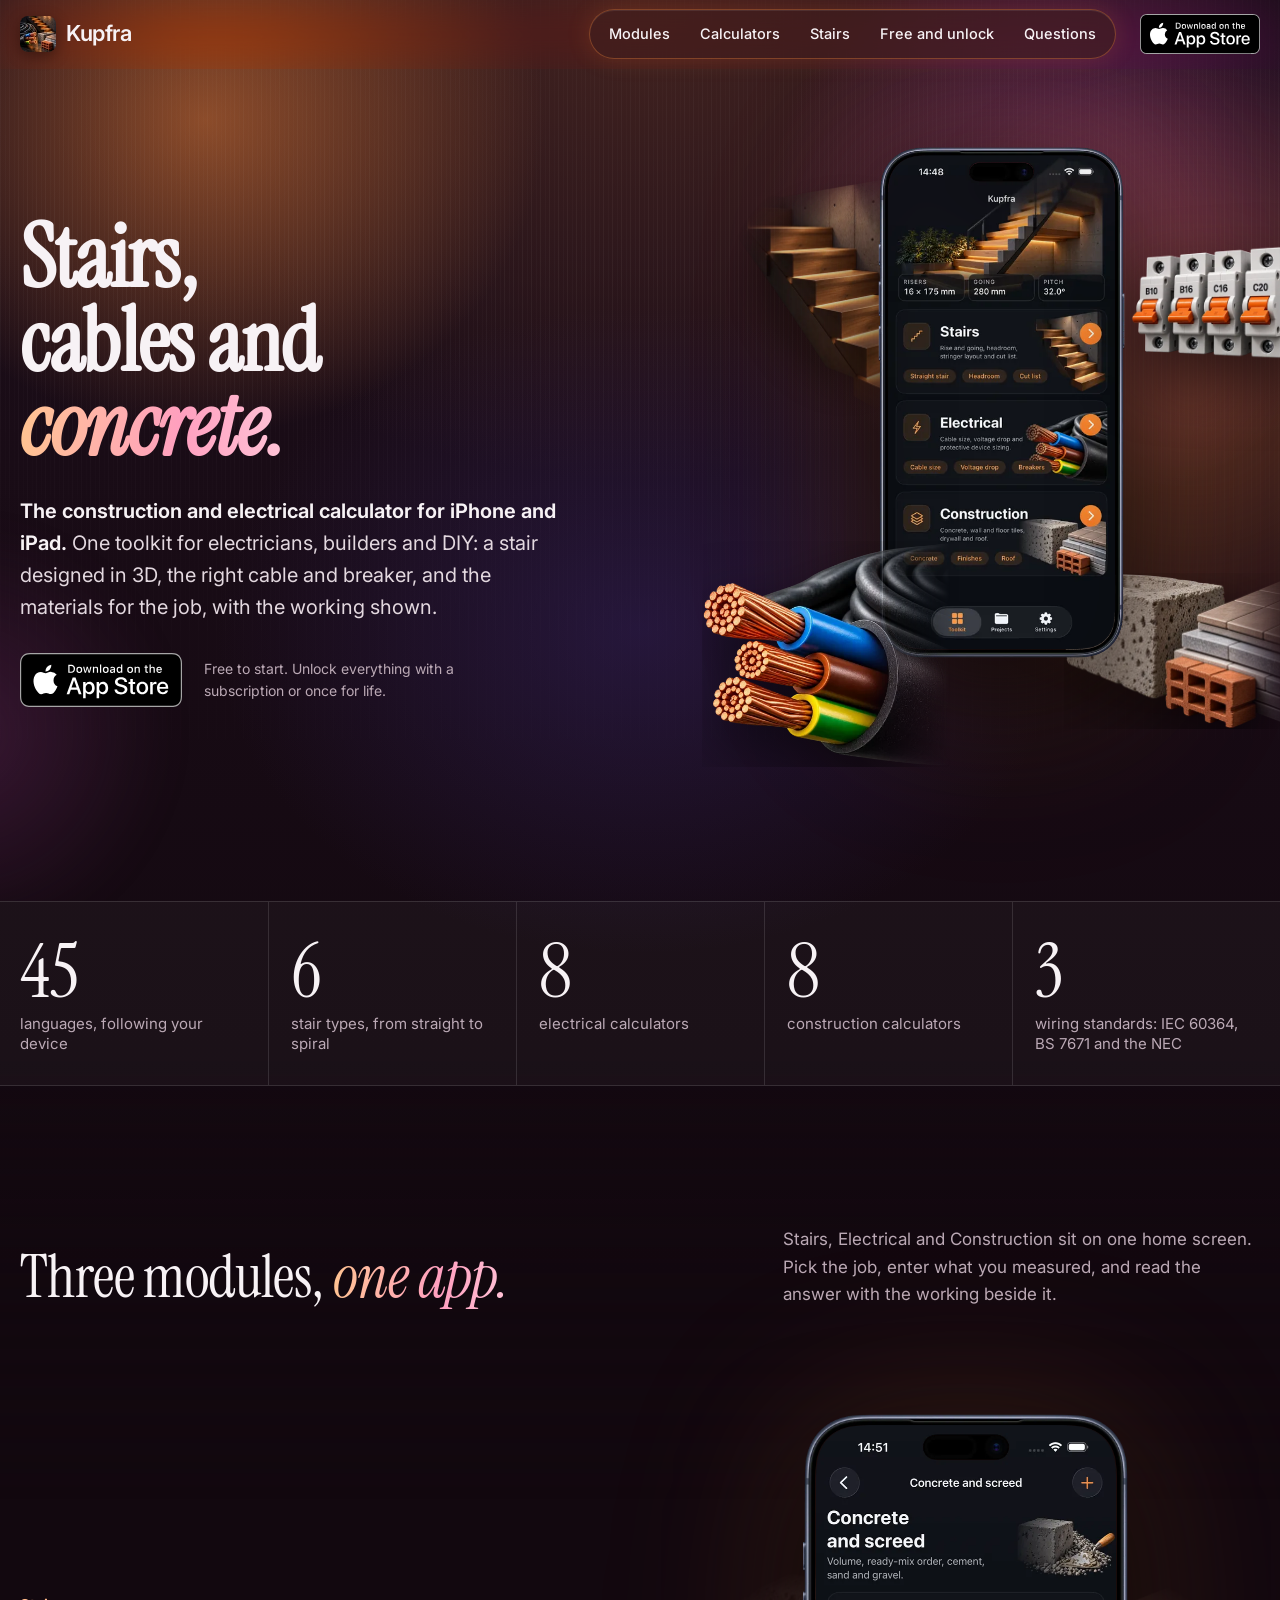
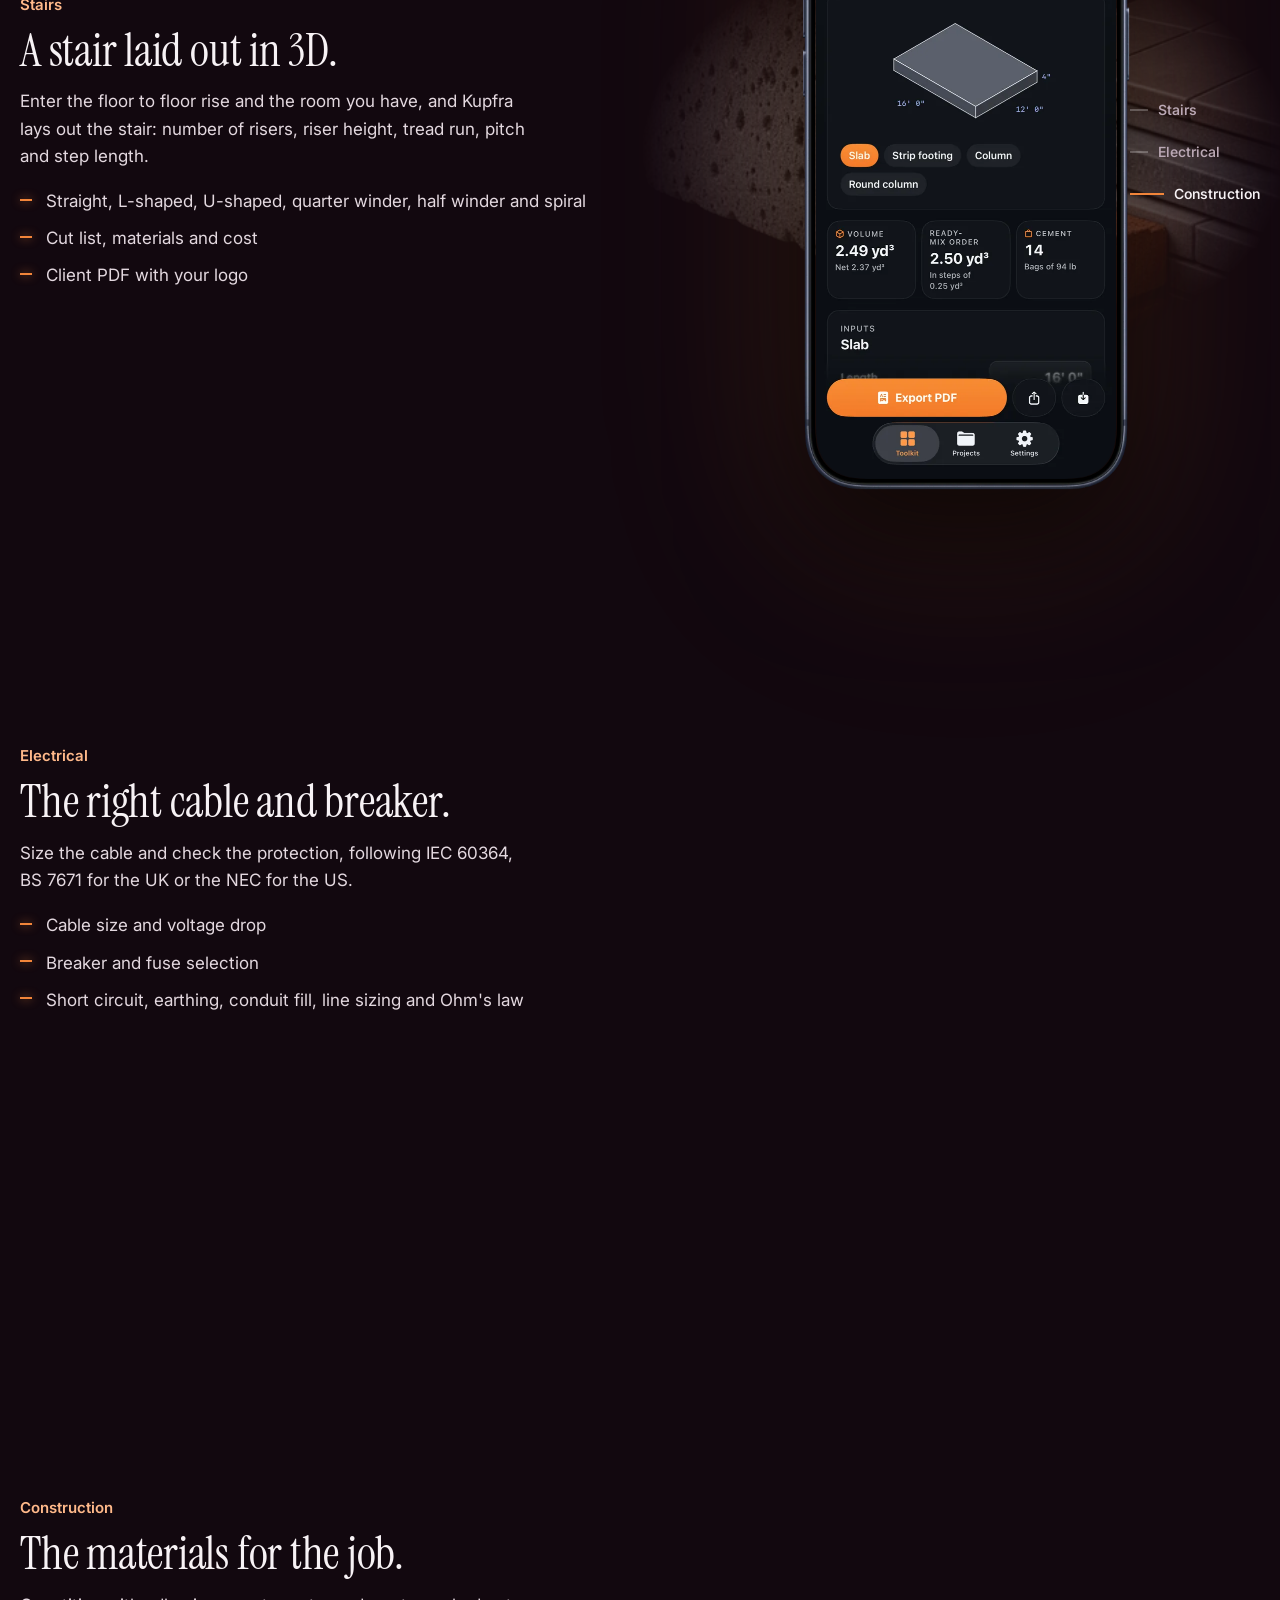
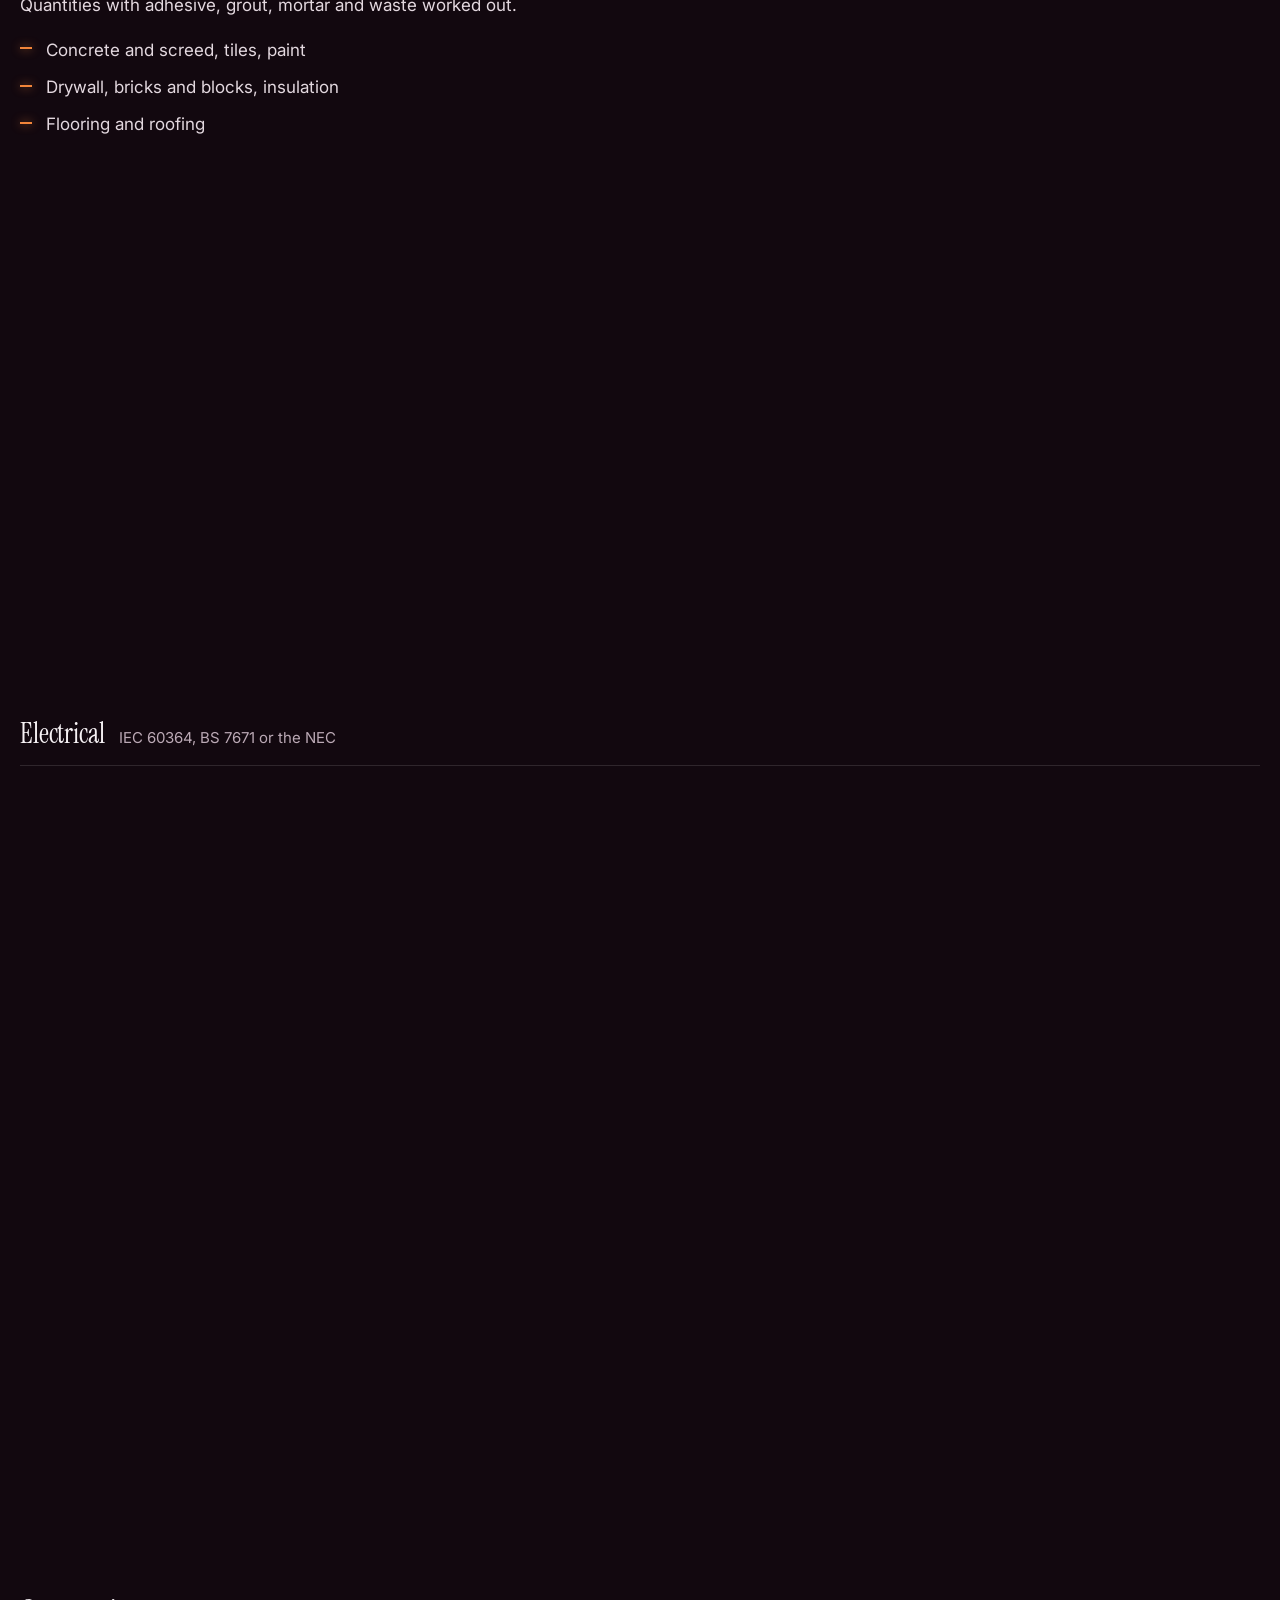
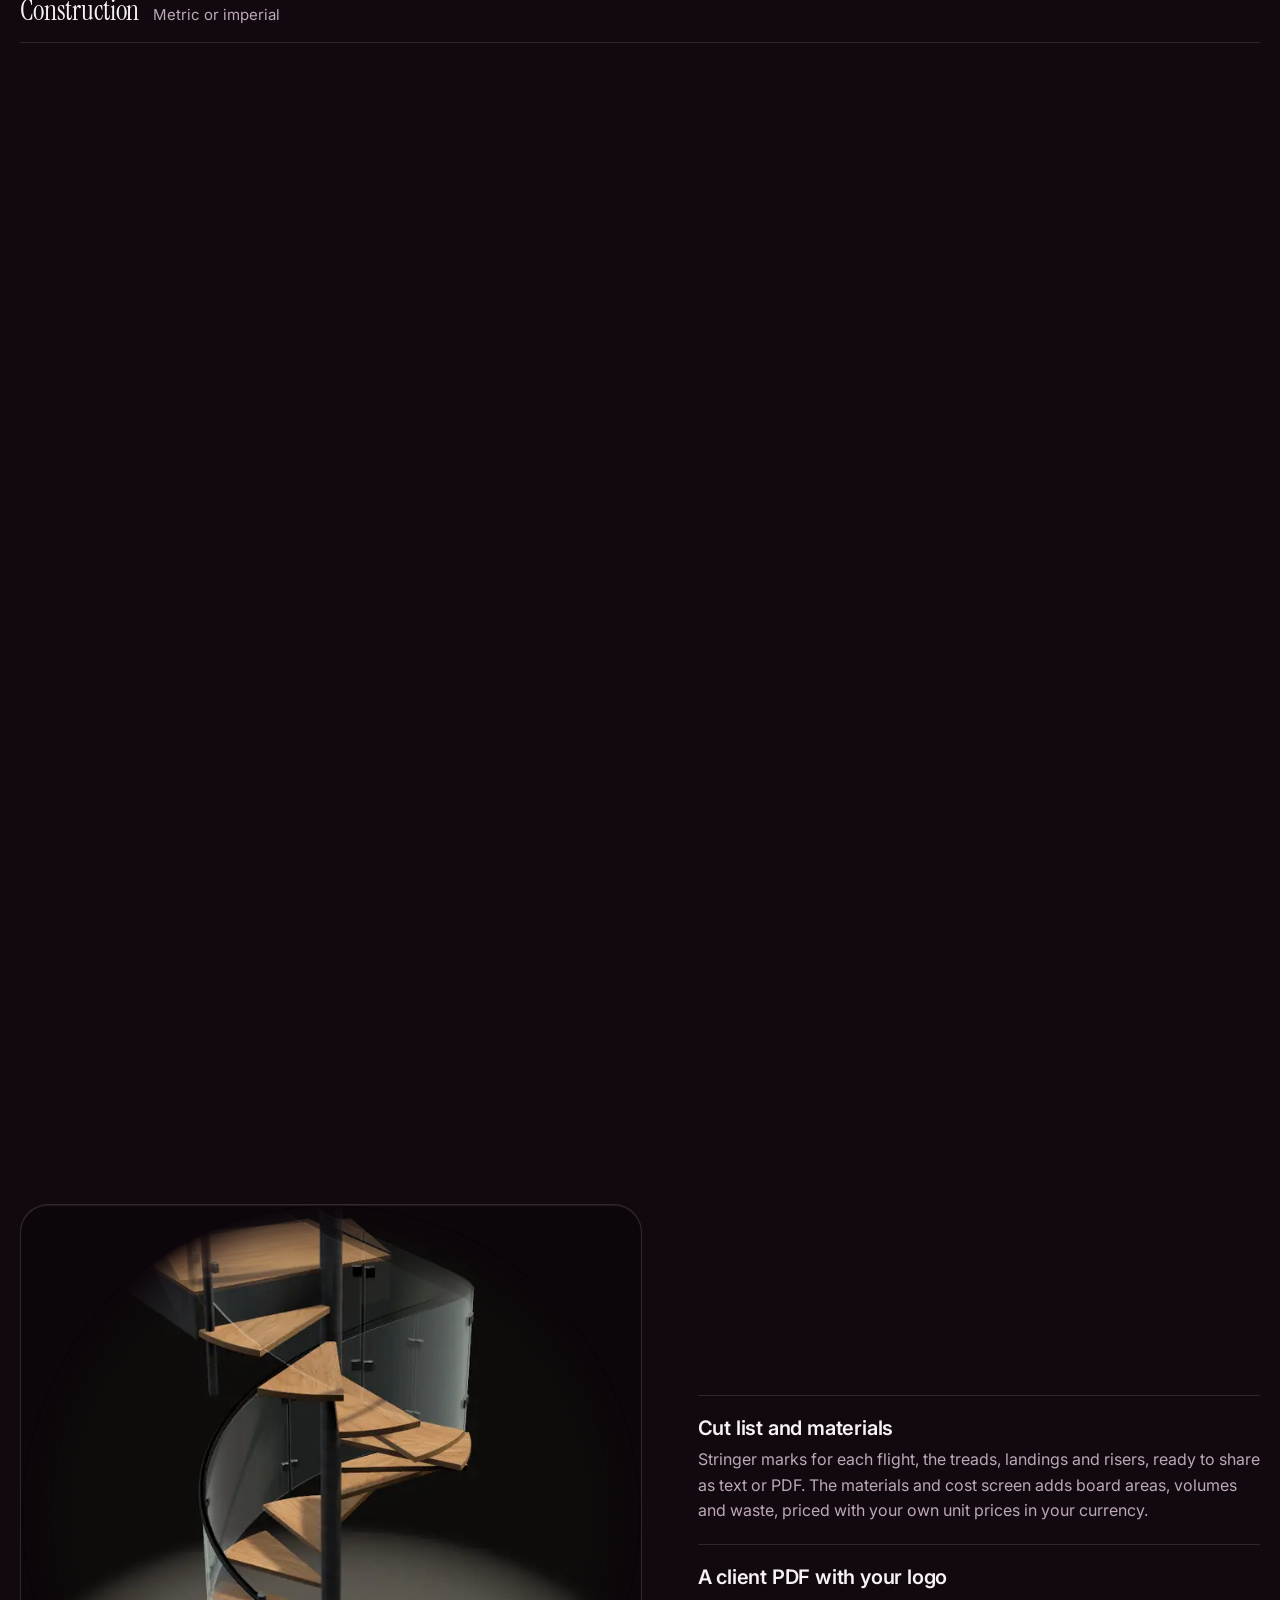
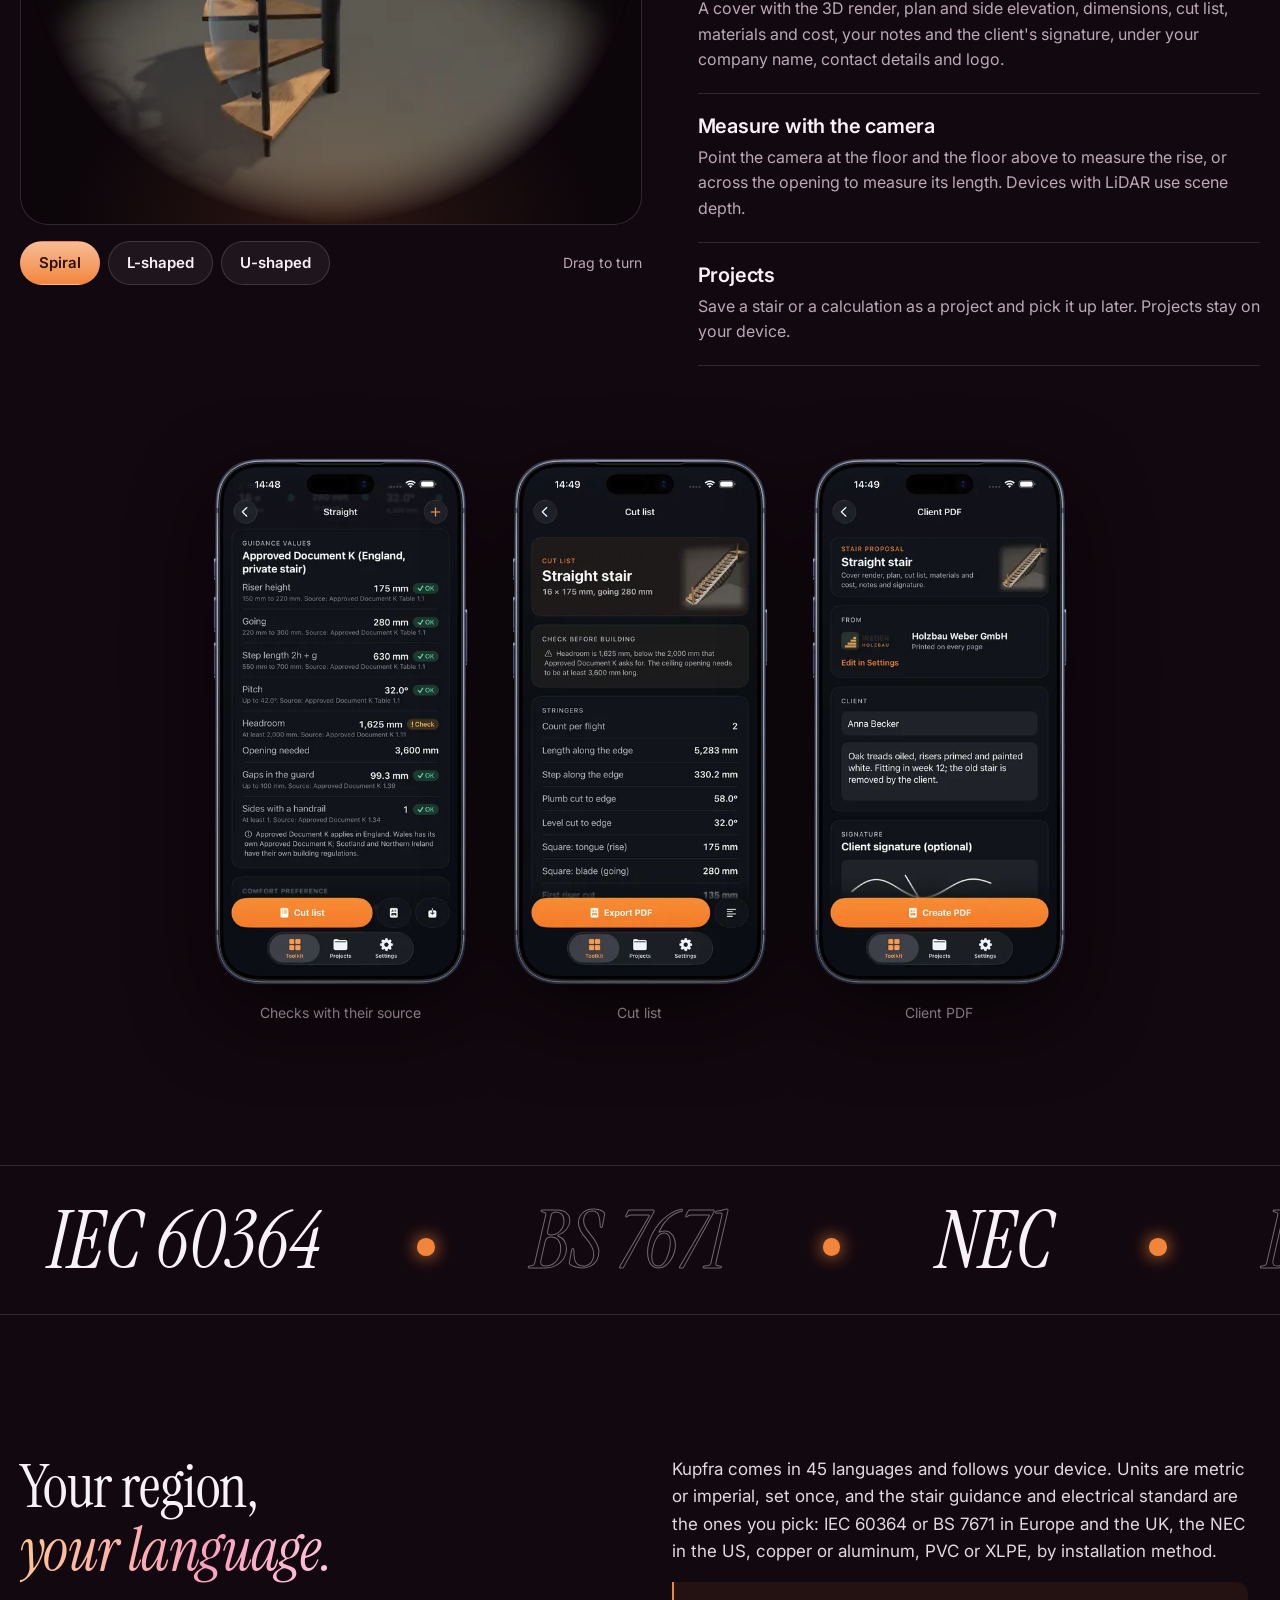
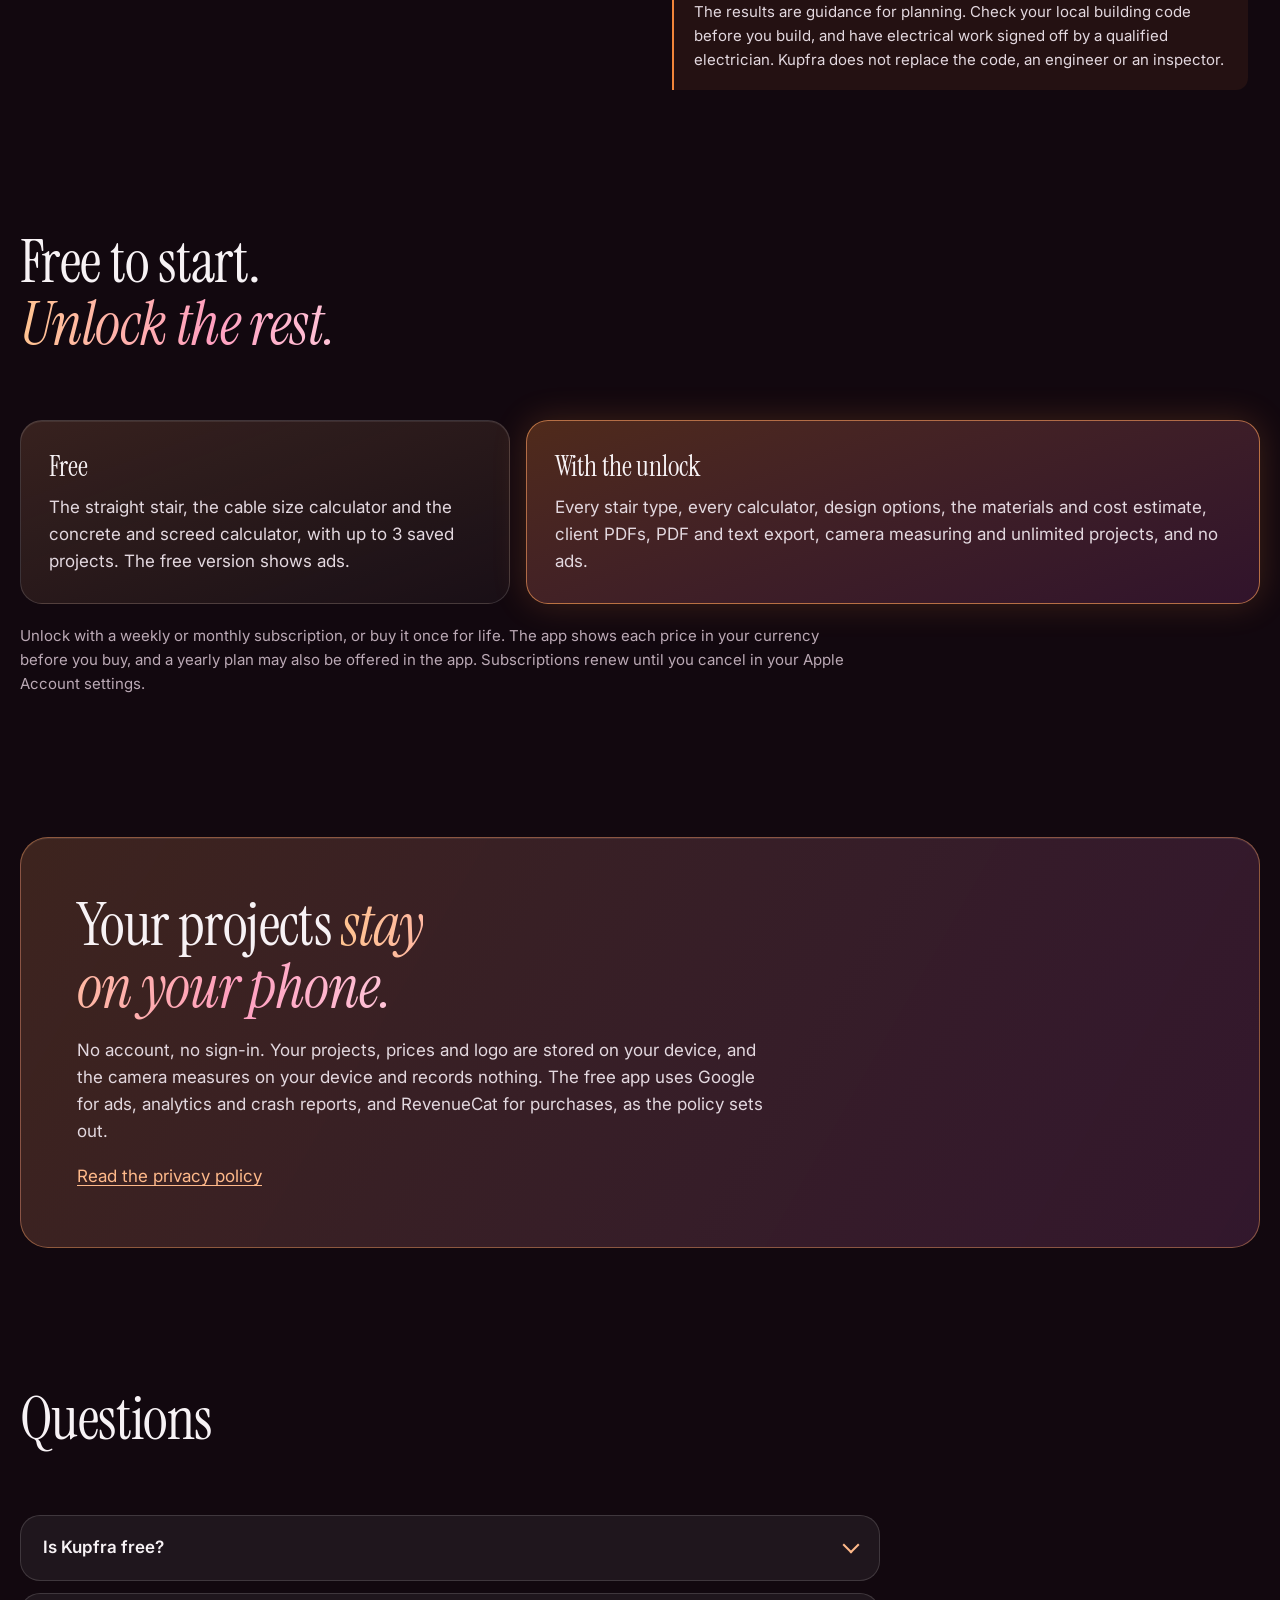
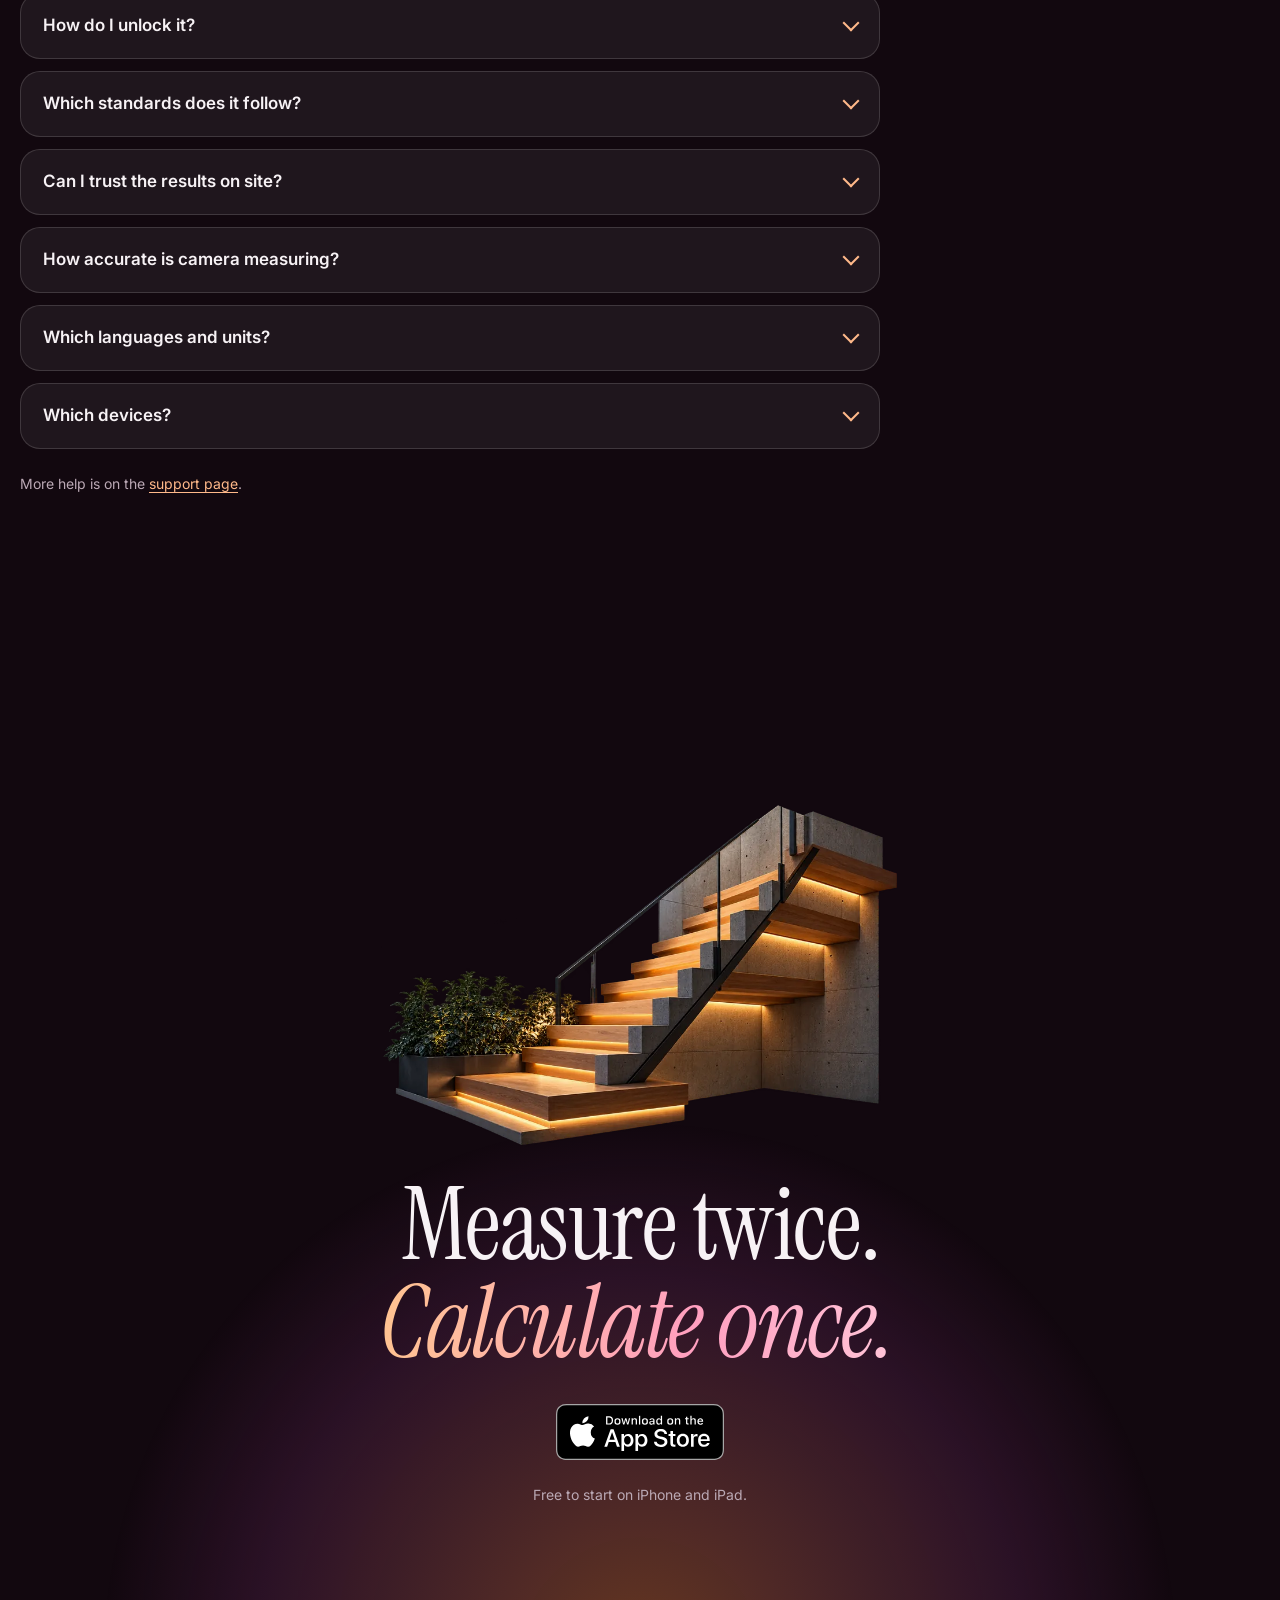
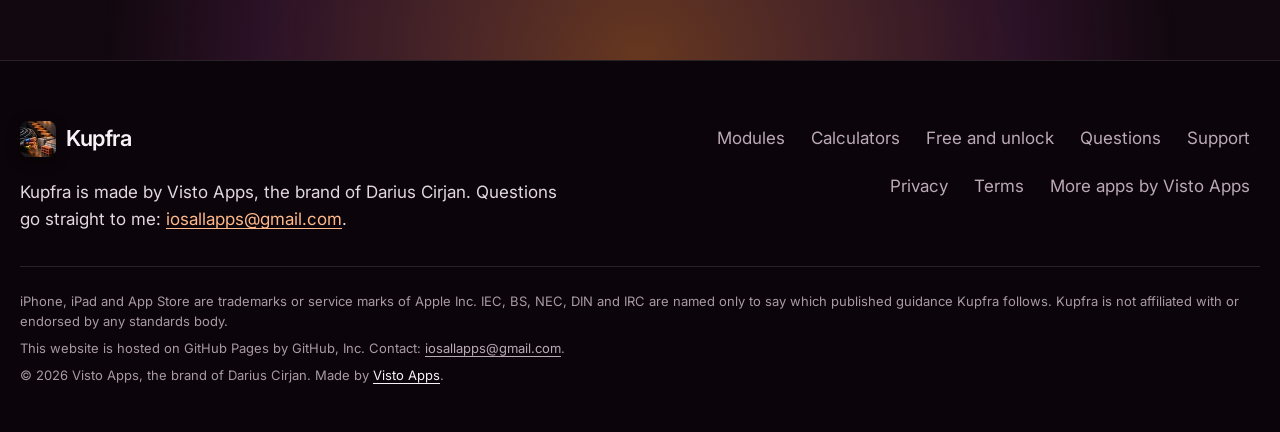
==== commit b8f55cd8: "Add status bar color and rubber-band stretch - same top-of-page feel as vistoapps.com Co-Authored-By" ====
--- a/index.html
+++ b/index.html
@@ -7,7 +7,7 @@
     <meta name="apple-itunes-app" content="app-id=6827716801">
     <title>Kupfra: Construction & Electrical Calculator</title>
     <meta name="description" content="Construction and electrical calculator with a 3D stair designer: cable size, concrete, tiles, roof and more, with the working shown. Free on iPhone and iPad.">
-    <meta name="theme-color" content="#0E0C0B">
+    <meta name="theme-color" content="#452424" data-scrolled="#0E0C0B">
     <meta name="color-scheme" content="dark">
     <link rel="canonical" href="https://kupfra.com/">
     <link rel="alternate" hreflang="en" href="https://kupfra.com/">
@@ -32,7 +32,7 @@
     <link rel="apple-touch-icon" href="/apple-touch-icon.png">
     <link rel="preload" href="/fonts/instrument-serif.woff2" as="font" type="font/woff2" crossorigin>
     <link rel="preload" href="/fonts/inter.woff2" as="font" type="font/woff2" crossorigin>
-    <link rel="stylesheet" href="/styles.css?v=20261116g">
+    <link rel="stylesheet" href="/styles.css?v=20261116s">
     <script>document.documentElement.classList.add("js")</script>
     <!-- /build:head -->
     <link rel="preload" as="image" type="image/webp" href="/img/shot-home-600.webp" imagesrcset="/img/shot-home-360.webp 360w, /img/shot-home-600.webp 600w" imagesizes="(min-width: 960px) 250px, 46vw" fetchpriority="high">
@@ -488,6 +488,6 @@
         </div>
     </footer>
     <!-- /build:footer -->
-    <script src="/site.js?v=20261115f" defer></script>
+    <script src="/site.js?v=20261116s" defer></script>
 </body>
 </html>
--- a/styles.css
+++ b/styles.css
@@ -813,3 +813,7 @@
 .tool .free { z-index: 2; }
 @media (min-width: 860px) { .footer-top { grid-template-columns: minmax(0, 1fr) minmax(0, 1.1fr); } .footer-links { justify-content: flex-end; } }
 @media (max-width: 640px) { .doc > .container { padding-left: 28px; padding-right: 28px; } }
+
+/* overscroll:start  the aurora stretches from its bottom edge while iOS rubber-bands the top (--osy set by the script) */
+body::before { transform-origin: 50% 100%; scale: 1 calc(1 + var(--osy, 0) / 1500); }
+/* overscroll:end */
